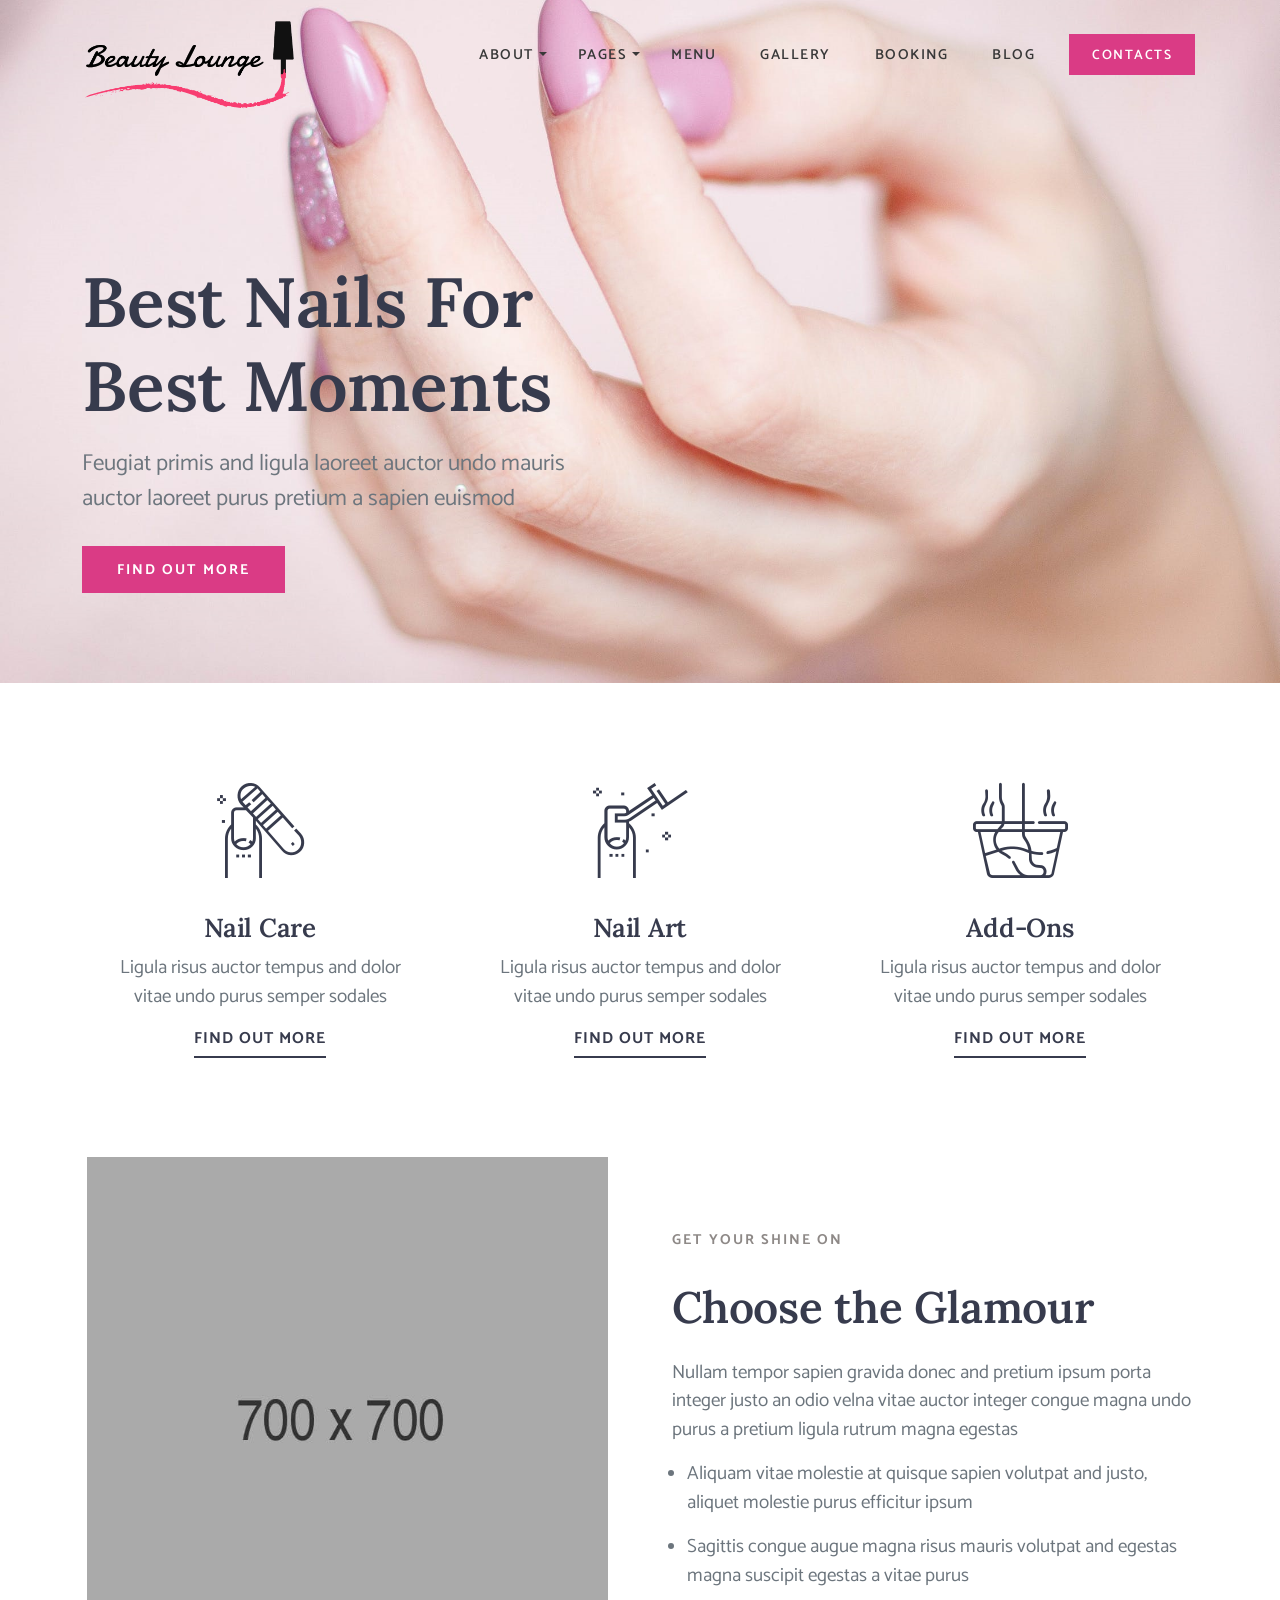
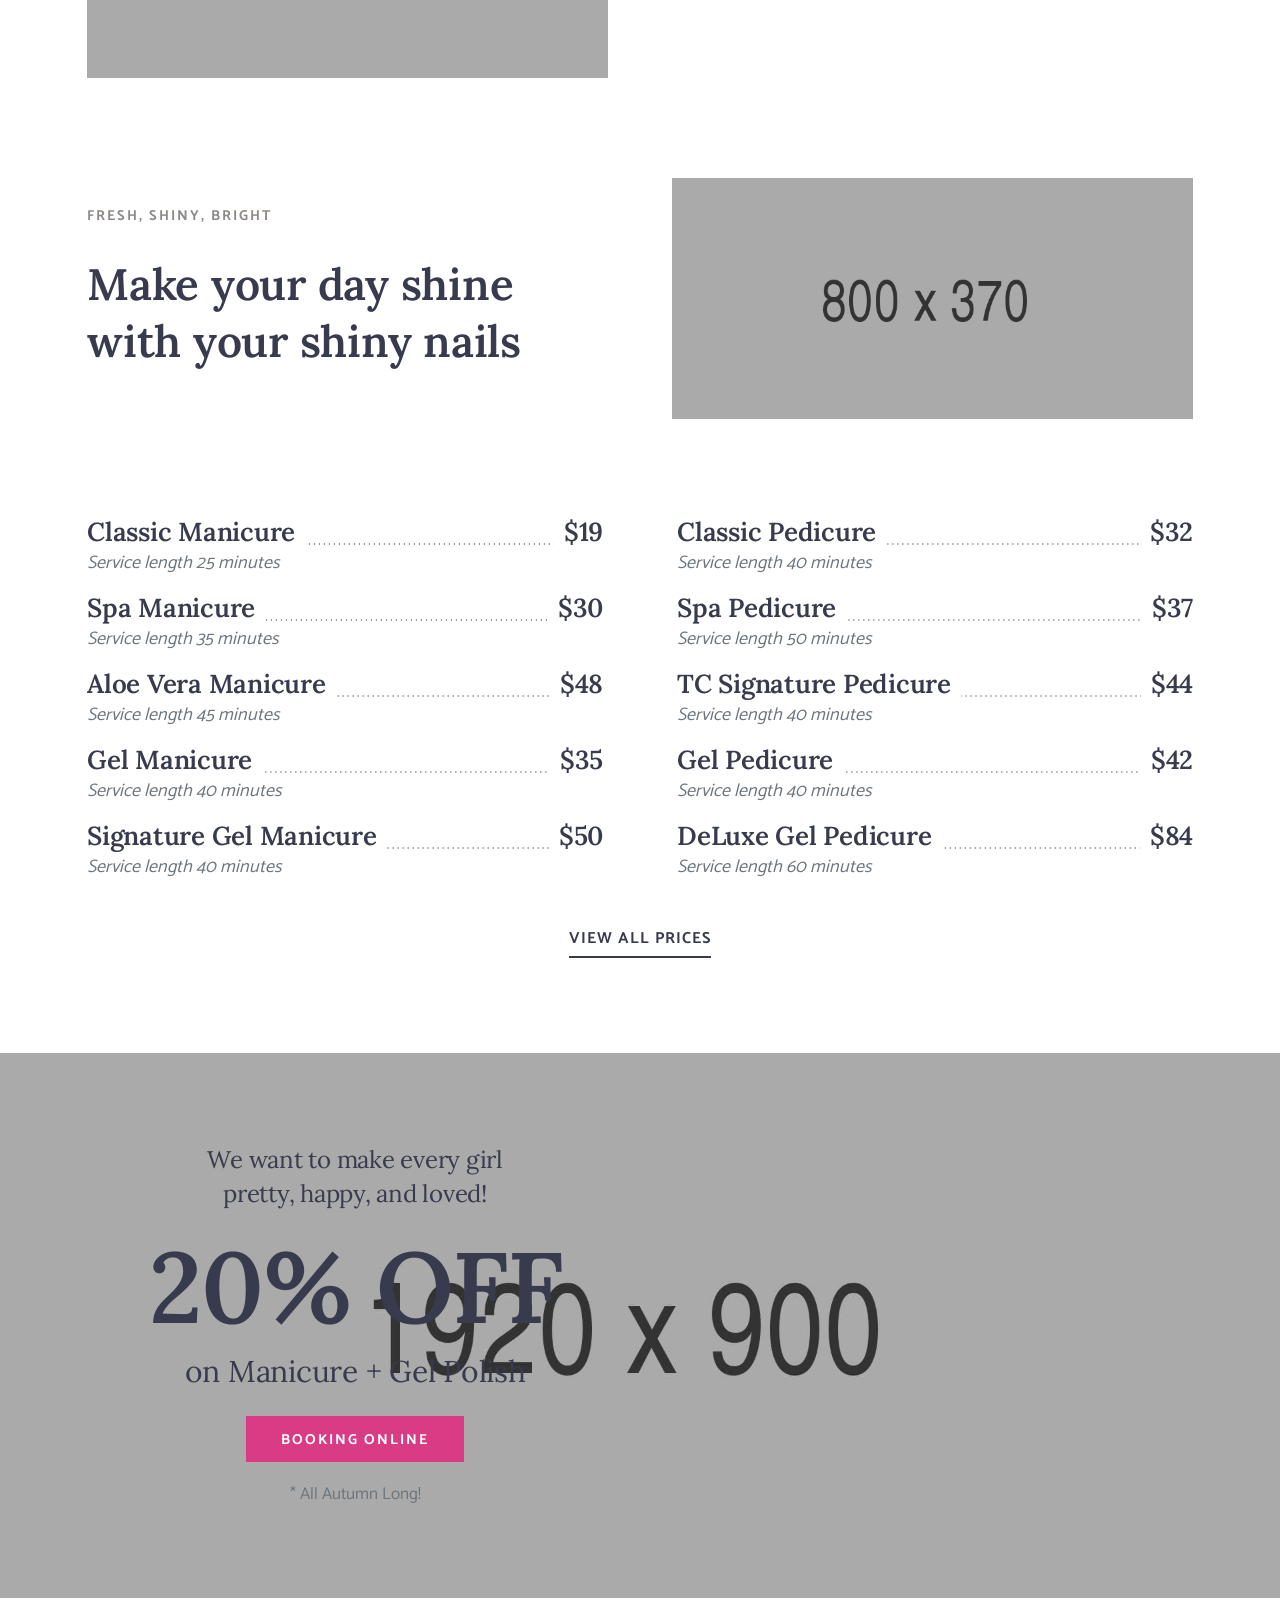
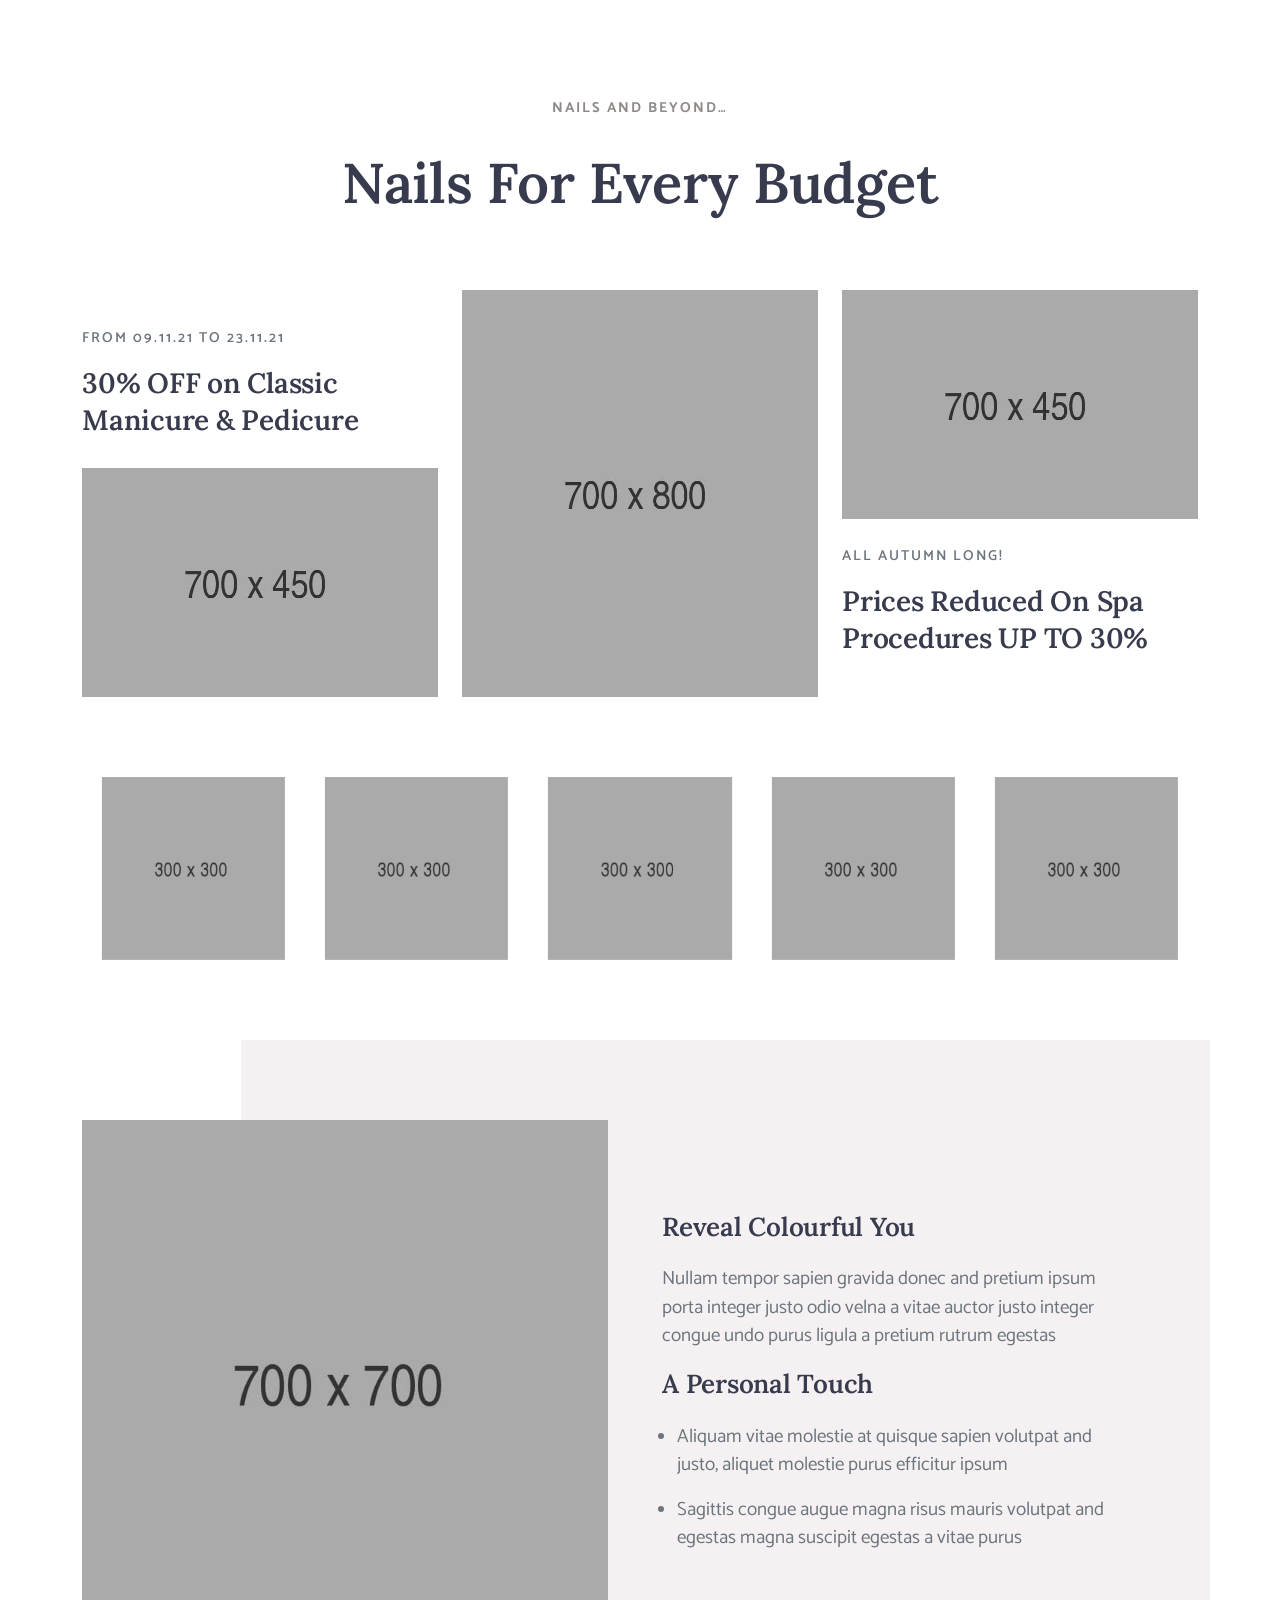
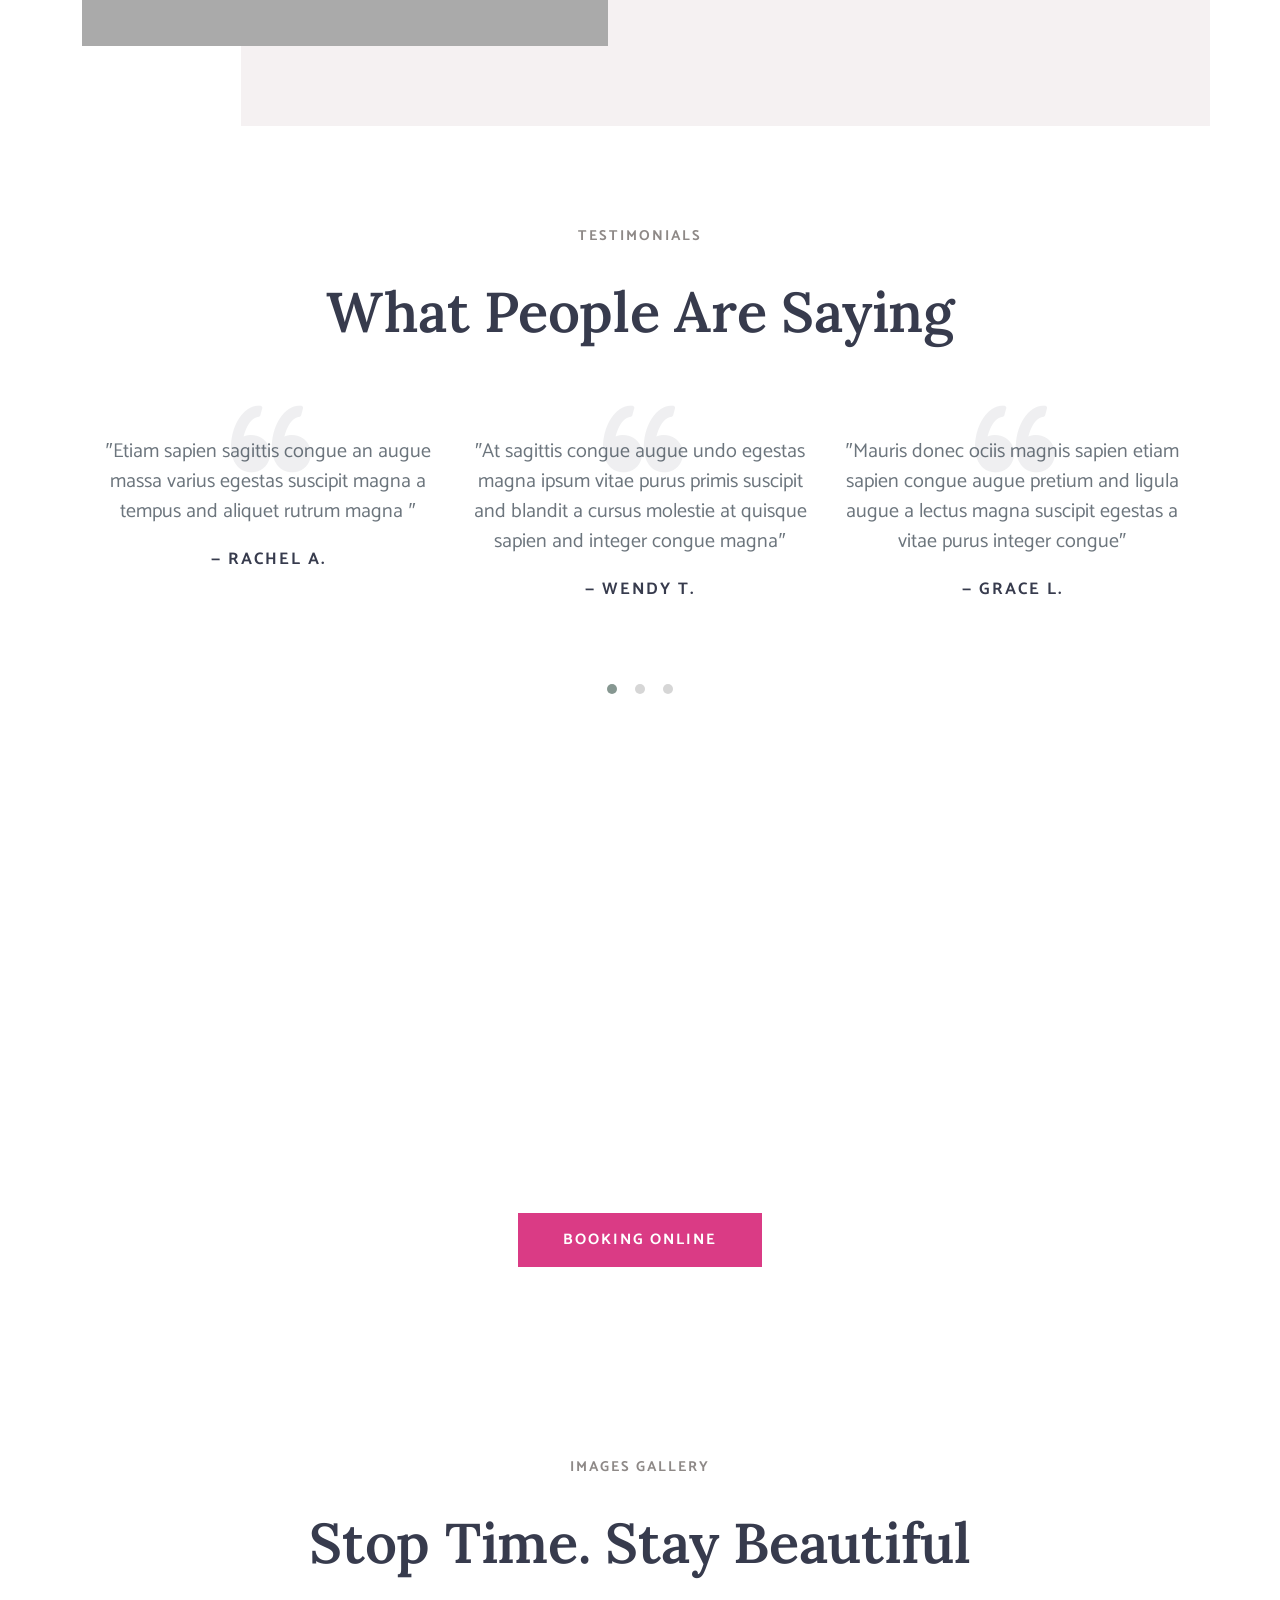
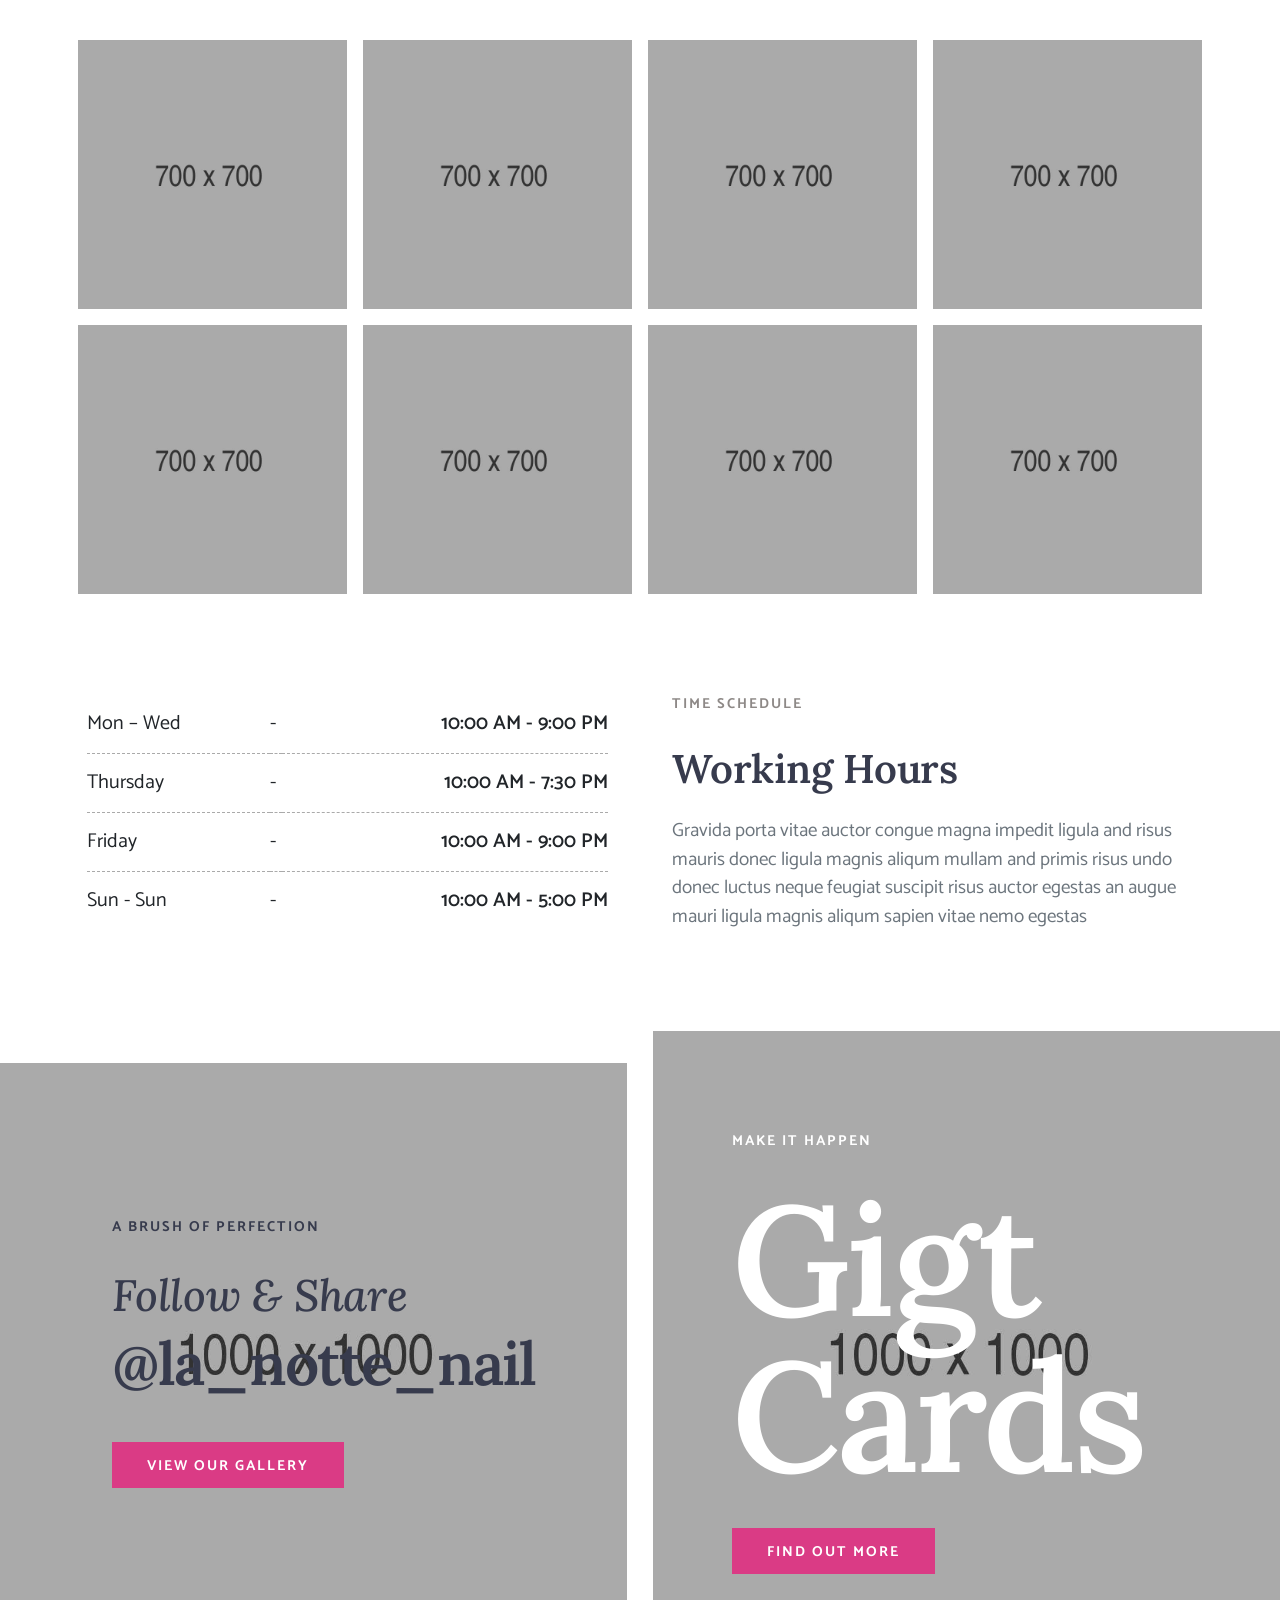
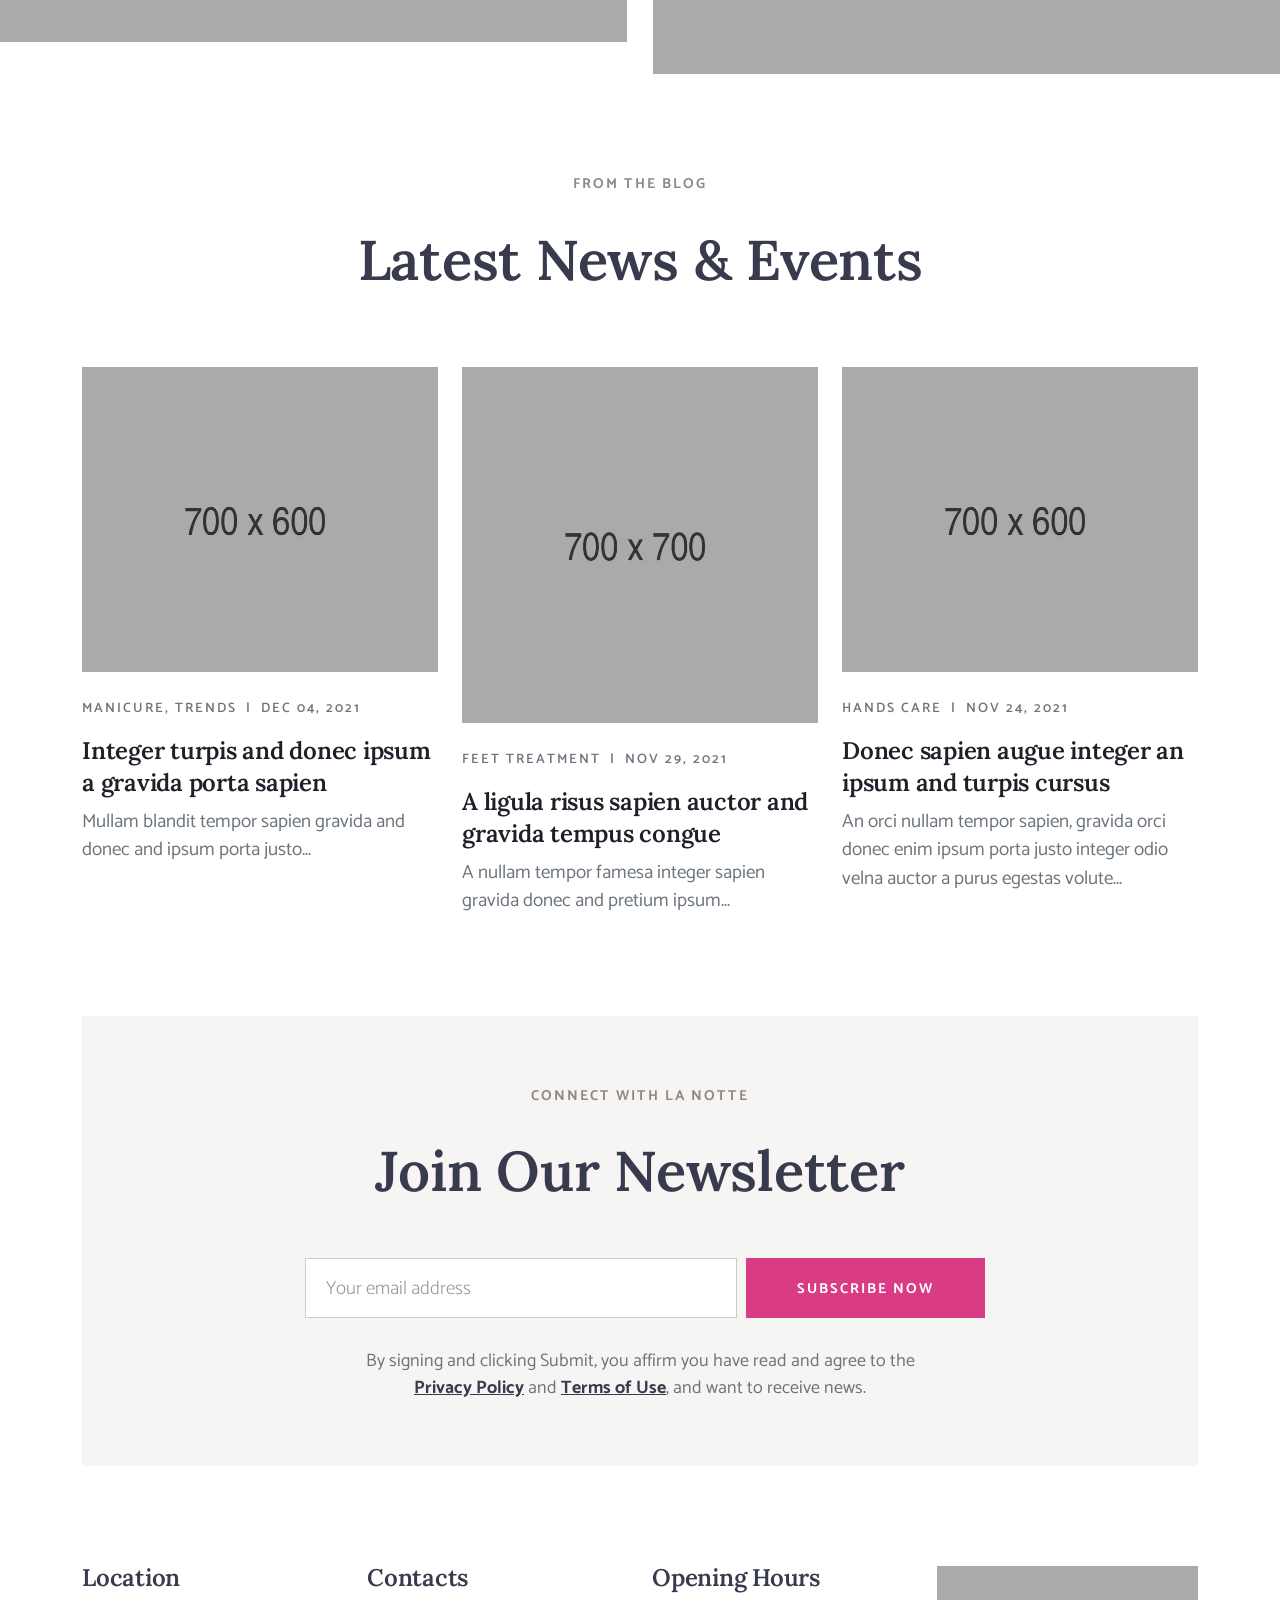
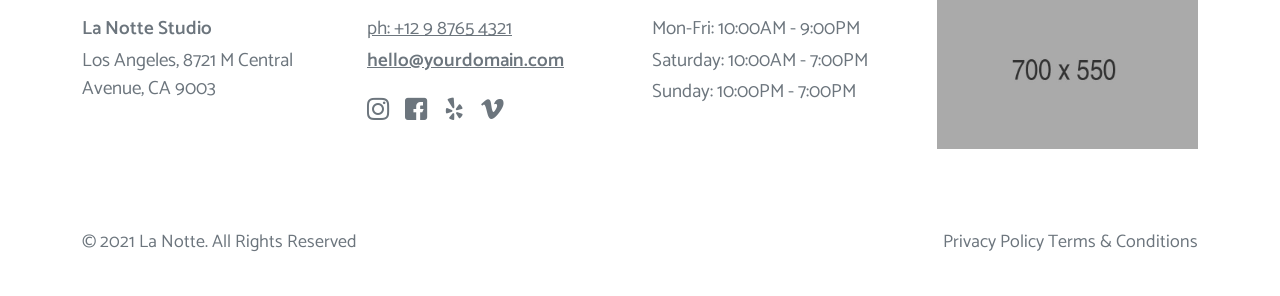
==== test.html @ 318a16d5 "Add under-construction message in landing page" ====
<!DOCTYPE html>
<!-- La Notte - Nail Salon HTML5 Template design by DSAThemes (http://www.dsathemes.com) -->
<!--[if lt IE 7 ]><html class="ie ie6" lang="en"> <![endif]-->
<!--[if IE 7 ]><html class="ie ie7" lang="en"> <![endif]-->
<!--[if IE 8 ]><html class="ie ie8" lang="en"> <![endif]-->
<!--[if (gte IE 9)|!(IE)]><!-->
<html lang="en">
	<head>
		<meta charset="utf-8">
		<meta http-equiv="X-UA-Compatible" content="IE=edge"/>
		<meta name="author" content="spyrosbek"/>
		<meta name="description" content="La Notte - Nail Salon HTML5 Template"/>
		<meta name="keywords" content="Beauty, Salon, Beauty Lounge, Beauty Parlour, Nails, Manicure, Pedicure, Care, Health, Massage">
		<meta name="viewport" content="width=device-width, initial-scale=1.0"/>
		<title>Beauty Lounge</title>

		<!-- FAVICON AND TOUCH ICONS -->
		<link rel="shortcut icon" href="images/favicon.ico" type="image/x-icon">
		<link rel="icon" href="images/favicon.ico" type="image/x-icon">
		<link rel="apple-touch-icon" sizes="152x152" href="images/apple-touch-icon-152x152.png">
		<link rel="apple-touch-icon" sizes="120x120" href="images/apple-touch-icon-120x120.png">
		<link rel="apple-touch-icon" sizes="76x76" href="images/apple-touch-icon-76x76.png">
		<link rel="apple-touch-icon" href="images/apple-touch-icon.png">
		<link rel="icon" href="images/apple-touch-icon.png" type="image/x-icon">

		<!-- GOOGLE FONTS -->
		<link href="https://fonts.googleapis.com/css2?family=Catamaran:wght@300;400;500;700;800&display=swap" rel="stylesheet">
		<link href="https://fonts.googleapis.com/css2?family=Lora:ital,wght@0,400;0,500;0,600;0,700;1,400;1,500&display=swap" rel="stylesheet">

		<!-- BOOTSTRAP CSS -->
		<link href="css/bootstrap.min.css" rel="stylesheet">

		<!-- FONT ICONS -->
		<link href="css/flaticon.css" rel="stylesheet">

		<!-- PLUGINS STYLESHEET -->
		<link href="css/menu.css" rel="stylesheet">
		<link id="effect" href="css/dropdown-effects/fade-down.css" media="all" rel="stylesheet">
		<link href="css/magnific-popup.css" rel="stylesheet">
		<link href="css/flexslider.css" rel="stylesheet">
		<link href="css/owl.carousel.min.css" rel="stylesheet">
		<link href="css/owl.theme.default.min.css" rel="stylesheet">
		<link href="css/datetimepicker.min.css" rel="stylesheet">

		<!-- TEMPLATE CSS -->
		<link href="css/style.css" rel="stylesheet">

		<!-- ON SCROLL ANIMATION -->
		<link href="css/animate.css" rel="stylesheet">

		<!-- RESPONSIVE CSS -->
		<link href="css/responsive.css" rel="stylesheet">

	</head>



	<body>



		<!-- PRELOADER SPINNER
		============================================= -->
		<div id="loading" class="violet-red-loading">
			<div id="loading-center">
				<div class="spinner">
				  	<div class="blob top"></div>
				  	<div class="blob bottom"></div>
				  	<div class="blob left"></div>
				  	<div class="blob move-blob"></div>
				</div>
			</div>
		</div>




		<!-- PAGE CONTENT
		============================================= -->
		<div id="page" class="page">




			<!-- HEADER
			============================================= -->
			<header id="header" class="header tra-menu navbar-dark">
				<div class="header-wrapper">


					<!-- MOBILE HEADER -->
				    <div class="wsmobileheader clearfix">
				    	<span class="smllogo"><img src="images/logo.png" alt="mobile-logo"/></span>
				    	<a id="wsnavtoggle" class="wsanimated-arrow"><span></span></a>
				    	<a href="tel:123456789" class="callusbtn ico-20"><span class="flaticon-phone-call-1"></span></a>
				 	</div>


				 	<!-- NAVIGATION MENU -->
				  	<div class="wsmainfull menu clearfix">
	    				<div class="wsmainwp clearfix">


	    					<!-- HEADER LOGO -->
	    					<div class="desktoplogo"><a href="#hero-9" class="logo-black"><img src="images/logo.png" alt="header-logo"></a></div>
	    					<div class="desktoplogo"><a href="#hero-9" class="logo-white"><img src="images/logo-white.png" alt="header-logo"></a></div>


	    					<!-- MAIN MENU -->
	      					<nav class="wsmenu clearfix">
	        					<ul class="wsmenu-list">


	        						<!-- DROPDOWN MENU -->
						          	<li aria-haspopup="true"><a href="#">About <span class="wsarrow"></span></a>
	            						<ul class="sub-menu">
	            							<li aria-haspopup="true"><a href="#about-3a">About Studio</a></li>
	            							<li aria-haspopup="true"><a href="#promo-2">Our Promotions</a></li>
	            							<li aria-haspopup="true"><a href="#about-10">Best Experience</a></li>
	            							<li aria-haspopup="true"><a href="#reviews-1">Testimonials</a></li>
	            							<li aria-haspopup="true"><a href="#gallery-4">Our Gallery</a></li>
						           		</ul>
								    </li>


							    	<!-- DROPDOWN MENU -->
						        	<li aria-haspopup="true"><a href="#">Pages <span class="wsarrow"></span></a>
						        		<div class="wsmegamenu clearfix halfmenu">
						              		<div class="container-fluid">
						                		<div class="row">

						                			<!-- Links -->
									                <ul class="col-lg-6 link-list">
									                	<li><a href="about.html">About Us</a></li>
									                    <li><a href="pricing.html">Services & Prices</a></li>
									                    <li><a href="gallery.html">Gallery Page</a></li>
									                    <li><a href="gift-cards.html">Gift Cards</a></li>
									                    <li><a href="team.html">Artists + Staff</a></li>
									                    <li><a href="careers.html">Careers</a></li>
									                </ul>

								                  	<!-- Links -->
									                <ul class="col-lg-6 link-list">
									                	<li><a href="faqs.html">FAQs Page</a></li>
									                    <li><a href="blog-listing.html">Blog Listing</a></li>
									                    <li><a href="single-post.html">Single Blog Post</a></li>
									                    <li><a href="booking.html">Booking Page</a></li>
									                    <li><a href="contacts.html">Contact Us</a></li>
									                    <li><a href="location.html">Our Locations</a></li>
									                </ul>

						                		</div>
						              		</div>
						            	</div>
						          	</li>	<!-- END DROPDOWN MENU -->


						          	<!-- SIMPLE NAVIGATION LINK -->
							    	<li class="nl-simple" aria-haspopup="true"><a href="#pricing-3">Menu</a></li>


							    	<li class="nl-simple" aria-haspopup="true"><a href="#gallery-2">Gallery</a></li>


							    	<!-- SIMPLE NAVIGATION LINK -->
							    	<li class="nl-simple" aria-haspopup="true"><a href="booking.html">Booking</a></li>


						          	<!-- SIMPLE NAVIGATION LINK -->
							    	<li class="nl-simple" aria-haspopup="true"><a href="#blog-1">Blog</a></li>


							    	<!-- HEADER BUTTON -->
								    <li class="nl-simple" aria-haspopup="true">
								    	<a href="#footer-3" class="btn violet-red--btn tra-black--hover last-link">Contacts</a>
								    </li>


	        					</ul>
	        				</nav>	<!-- END MAIN MENU -->


	    				</div>
	    			</div>	<!-- END NAVIGATION MENU -->


				</div>     <!-- End header-wrapper -->
			</header>	<!-- END HEADER -->




			<!-- HERO-9
			============================================= -->
			<section id="hero-9" class="bg-fixed hero-section division">
				<div class="container">
					<div class="row d-flex align-items-center">


						<!-- HERO TEXT -->
						<div class="col-md-8 col-lg-6">
							<div class="hero-9-txt">

								<!-- Title -->
								<h2>Best Nails For Best Moments</h2>

								<!-- Text -->
								<p class="p-title-md">Feugiat primis and ligula laoreet auctor undo mauris auctor laoreet purus pretium a
								   sapien euismod
								</p>

								<!-- Button -->
								<a href="#about-4" class="btn violet-red--btn tra-black--hover">Find Out More</a>

						    </div>
						</div>	<!-- END HERO TEXT -->


					</div>    <!-- End row -->
				</div>	   <!-- End container -->
			</section>	<!-- END HERO-9 -->




			<!-- SERVICES-2
			============================================= -->
			<section id="services-2" class="wide-70 services-section division">
				<div class="container">


			 		<!-- SERVICES-2 WRAPPER -->
			 		<div class="sbox-2-wrapper text-center">
			 			<div class="row row-cols-1 row-cols-md-3">


			 				<!-- SERVICES BOX #1 -->
							<div class="col">
								<div id="sb-2-1" class="sbox-2 mb-40 wow fadeInUp" data-wow-delay="0.3s">

									<!-- Icon -->
									<div class="sbox-ico ico-95 black--color">
										<span class="flaticon-pedicure-1"></span>
									</div>

									<!-- Title -->
									<h5 class="h5-lg">Nail Care</h5>

									<!-- Text -->
									<p class="p-lg">Ligula risus auctor tempus and dolor vitae undo purus semper sodales</p>

									<!-- Link -->
									<p class="tra-link mt-20"><a href="pricing.html">Find Out More</a></p>

								</div>
							</div>


				 			<!-- SERVICES BOX #2 -->
							<div class="col">
								<div id="sb-2-2" class="sbox-2 mb-40 wow fadeInUp" data-wow-delay="0.6s">

									<!-- Icon -->
									<div class="sbox-ico ico-95 black--color">
										<span class="flaticon-nail-polish-3"></span>

									</div>

									<!-- Title -->
									<h5 class="h5-lg">Nail Art</h5>

									<!-- Text -->
									<p class="p-lg">Ligula risus auctor tempus and dolor vitae undo purus semper sodales</p>

									<!-- Link -->
									<p class="tra-link mt-20"><a href="pricing.html">Find Out More</a></p>

								</div>
							</div>


							<!-- SERVICES BOX #3 -->
							<div class="col">
								<div id="sb-2-3" class="sbox-2 mb-40 wow fadeInUp" data-wow-delay="0.9s">

									<!-- Icon -->
									<div class="sbox-ico ico-95 black--color">
										<span class="flaticon-soak"></span>
									</div>

									<!-- Title -->
									<h5 class="h5-lg">Add-Ons</h5>

									<!-- Text -->
									<p class="p-lg">Ligula risus auctor tempus and dolor vitae undo purus semper sodales</p>

									<!-- Link -->
									<p class="tra-link mt-20"><a href="pricing.html">Find Out More</a></p>

								</div>
							</div>


			 			</div>	 <!-- End row -->
			 		</div>	 <!-- END SERVICES-2 WRAPPER -->


			 	</div>	   <!-- End container -->
			</section>	<!-- END SERVICES-2 -->




			<!-- ABOUT-3a
			============================================= -->
			<section id="about-3a" class="about-section division">
				<div class="container">
					<div class="row d-flex align-items-center">


						<!-- IMAGE BLOCK -->
						<div class="col-md-5 col-lg-6 order-last order-md-2">
							<div class="img-block left-column wow fadeInRight">
								<img class="img-fluid" src="images/700x700_1.jpg" alt="about-image">
							</div>
						</div>


						<!-- TEXT BLOCK -->
						<div class="col-md-7 col-lg-6 order-first order-md-2">
							<div class="txt-block right-column wow fadeInLeft">

								<!-- Section ID -->
					 			<div class="section-id">Get Your Shine On</div>

					 			<!-- Title -->
								<h3 class="h3-md">Choose the Glamour</h3>

								<!-- Text -->
								<p class="p-lg">Nullam tempor sapien gravida donec and pretium ipsum porta integer justo an odio velna vitae
								   auctor integer congue magna undo purus a pretium ligula rutrum magna egestas
								</p>

								<!-- List -->
								<ul class="simple-list">

									<li class="list-item">
										<p class="p-lg">Aliquam vitae molestie at quisque sapien volutpat and justo, aliquet molestie purus
										   efficitur ipsum
										</p>
									</li>

									<li class="list-item">
										<p class="p-lg">Sagittis congue augue magna risus mauris volutpat and egestas magna suscipit egestas a
										   vitae purus
										</p>
									</li>

								</ul>

							</div>
						</div>


					</div>    <!-- End row -->
				</div>	   <!-- End container -->
			</section>	<!-- END ABOUT-3a -->




			<!-- ABOUT-4
			============================================= -->
			<section id="about-4" class="pt-100 about-section division">
				<div class="container">
					<div class="row d-flex align-items-center">


						<!-- TEXT BLOCK -->
						<div class="col-md-6">
							<div class="txt-block left-column wow fadeInRight">

								<!-- Section ID -->
						 		<span class="section-id">Fresh, Shiny, Bright</span>

								<!-- Title -->
								<h3 class="h3-md">Make your day shine with your shiny nails</h3>

							</div>
						</div>


						<!-- IMAGE BLOCK -->
						<div class="col-md-6">
							<div class="img-block right-column wow fadeInLeft">
								<img class="img-fluid" src="images/polish.png" alt="about-image">
							</div>
						</div>


					</div>    <!-- End row -->
				</div>	   <!-- End container -->
			</section>	<!-- END ABOUT-4 -->




			<!-- PRICING-3
			============================================= -->
			<section id="pricing-3" class="wide-90 pricing-section division">
				<div class="container">


					<!-- PRICING-3 WRAPPER -->
					<div class="pricing-3-wrapper">
						<div class="row">


							<!-- PRICING-3 TABLE -->
							<div class="col-lg-6">
								<div class="pricing-3-table pr-25 wow fadeInUp">


									<!-- PRICING LIST -->
									<ul class="pricing-3-list">


										<!-- PRICING ITEM #1 -->
										<li class="pricing-3-item">

											<!-- Title & Price -->
											<div class="detail-price">
												<div class="price-name"><h5 class="h5-lg">Classic Manicure</h5></div>
												<div class="price-dots"></div>
												<div class="price-number"><h5 class="h5-lg">$19</h5></div>
											</div>

											<!-- Description -->
											<div class="price-txt">
												<p class="p-md"><em>Service length 25 minutes</em></p>
											</div>

										</li>


										<!-- MENU ITEM #2 -->
										<li class="pricing-3-item">

											<!-- Title & Price -->
											<div class="detail-price">
												<div class="price-name"><h5 class="h5-lg">Spa Manicure</h5></div>
												<div class="price-dots"></div>
												<div class="price-number"><h5 class="h5-lg">$30</h5></div>
											</div>

											<!-- Description -->
											<div class="price-txt">
												<p class="p-md"><em>Service length 35 minutes</em></p>
											</div>

										</li>


										<!-- MENU ITEM #3 -->
										<li class="pricing-3-item">

											<!-- Title & Price -->
											<div class="detail-price">
												<div class="price-name"><h5 class="h5-lg">Aloe Vera Manicure</h5></div>
												<div class="price-dots"></div>
												<div class="price-number"><h5 class="h5-lg">$48</h5></div>
											</div>

											<!-- Description -->
											<div class="price-txt">
												<p class="p-md"><em>Service length 45 minutes</em></p>
											</div>

										</li>


										<!-- MENU ITEM #4 -->
										<li class="pricing-3-item">

											<!-- Title & Price -->
											<div class="detail-price">
												<div class="price-name"><h5 class="h5-lg">Gel Manicure</h5></div>
												<div class="price-dots"></div>
												<div class="price-number"><h5 class="h5-lg">$35</h5></div>
											</div>

											<!-- Description -->
											<div class="price-txt">
												<p class="p-md"><em>Service length 40 minutes</em></p>
											</div>

										</li>


										<!-- MENU ITEM #5 -->
										<li class="pricing-3-item resp-lst">

											<!-- Title & Price -->
											<div class="detail-price">
												<div class="price-name"><h5 class="h5-lg">Signature Gel Manicure</h5></div>
												<div class="price-dots"></div>
												<div class="price-number"><h5 class="h5-lg">$50</h5></div>
											</div>

											<!-- Description -->
											<div class="price-txt">
												<p class="p-md"><em>Service length 40 minutes</em></p>
											</div>

										</li>


									</ul>	<!-- END PRICING LIST -->


								</div>
							</div>	<!-- END PRICING-3 TABLE -->


							<!-- PRICING-3 TABLE -->
							<div class="col-lg-6">
								<div class="pricing-3-table pl-25 wow fadeInUp">


									<!-- PRICING LIST -->
									<ul class="pricing-3-list">


										<!-- PRICING ITEM #1 -->
										<li class="pricing-3-item">

											<!-- Title & Price -->
											<div class="detail-price">
												<div class="price-name"><h5 class="h5-lg">Classic Pedicure</h5></div>
												<div class="price-dots"></div>
												<div class="price-number"><h5 class="h5-lg">$32</h5></div>
											</div>

											<!-- Description -->
											<div class="price-txt">
												<p class="p-md"><em>Service length 40 minutes</em></p>
											</div>

										</li>


										<!-- MENU ITEM #2 -->
										<li class="pricing-3-item">

											<!-- Title & Price -->
											<div class="detail-price">
												<div class="price-name"><h5 class="h5-lg">Spa Pedicure</h5></div>
												<div class="price-dots"></div>
												<div class="price-number"><h5 class="h5-lg">$37</h5></div>
											</div>

											<!-- Description -->
											<div class="price-txt">
												<p class="p-md"><em>Service length 50 minutes</em></p>
											</div>

										</li>


										<!-- MENU ITEM #3 -->
										<li class="pricing-3-item">

											<!-- Title & Price -->
											<div class="detail-price">
												<div class="price-name"><h5 class="h5-lg">TC Signature Pedicure</h5></div>
												<div class="price-dots"></div>
												<div class="price-number"><h5 class="h5-lg">$44</h5></div>
											</div>

											<!-- Description -->
											<div class="price-txt">
												<p class="p-md"><em>Service length 40 minutes</em></p>
											</div>

										</li>


										<!-- MENU ITEM #4 -->
										<li class="pricing-3-item">

											<!-- Title & Price -->
											<div class="detail-price">
												<div class="price-name"><h5 class="h5-lg">Gel Pedicure</h5></div>
												<div class="price-dots"></div>
												<div class="price-number"><h5 class="h5-lg">$42</h5></div>
											</div>

											<!-- Description -->
											<div class="price-txt">
												<p class="p-md"><em>Service length 40 minutes</em></p>
											</div>

										</li>


										<!-- MENU ITEM #5 -->
										<li class="pricing-3-item resp-lst">

											<!-- Title & Price -->
											<div class="detail-price">
												<div class="price-name"><h5 class="h5-lg">DeLuxe Gel Pedicure</h5></div>
												<div class="price-dots"></div>
												<div class="price-number"><h5 class="h5-lg">$84</h5></div>
											</div>

											<!-- Description -->
											<div class="price-txt">
												<p class="p-md"><em>Service length 60 minutes</em></p>
											</div>

										</li>


									</ul>	<!-- END PRICING LIST -->


								</div>
							</div>	<!-- END PRICING-3 TABLE -->


						</div>	  <!-- End row -->
					</div>    <!-- END PRICING-3 WRAPPER -->


					<!-- BUTTON -->
			 		<div class="row">
			 			<div class="col">
			 				<div class="more-btn mt-50">
								<p class="tra-link"><a href="pricing.html">View All Prices</a></p>
							</div>
						</div>
					</div>	<!-- END BUTTON -->


				</div>     <!-- End container -->
			</section>	<!-- END PRICING-3 -->




			<!-- BANNER-3
			============================================= -->
			<section id="banner-3" class="bg-fixed banner-section division">
				<div class="container">
						<div class="row">


						<!-- BANNER TEXT -->
						<div class="col-md-7 col-lg-6">
							<div class="banner-3-txt text-center">

								<!-- Title -->
								<h5 class="h5-md">We want to make every girl pretty, happy, and loved!</h5>
								<h2>20% OFF</h2>
								<h4 class="h4-xs">on Manicure + Gel Polish</h4>

								<!-- Button -->
								<a href="booking.html" class="btn violet-red--btn tra-black--hover">Booking Online</a>

								<!-- Small Text -->
								<p class="mt-20">* All Autumn Long!</p>

							</div>
						</div>	<!-- END BANNER TEXT -->


						</div>    <!-- End row -->
				</div>	   <!-- End container -->
			</section>	<!-- END BANNER-3 -->




			<!-- PROMO-2
			============================================= -->
			<section id="promo-2" class="pt-100 promo-section division">
				<div class="container">


					<!-- SECTION TITLE -->
					<div class="row justify-content-center">
						<div class="col-lg-10 col-xl-8">
							<div class="section-title title-01 mb-70">

								<!-- Section ID -->
					 			<span class="section-id">Nails And Beyond…</span>

								<!-- Title -->
								<h2 class="h2-lg">Nails For Every Budget</h2>

							</div>
						</div>
					</div>


					<div class="row row-cols-1 row-cols-sm-2 row-cols-md-3">


						<!-- PROMO BOX #1 -->
						<div class="col align-self-end wow fadeInUp" data-wow-delay="0.3s">
							<a href="pricing.html">
								<div id="pb-2-1" class="promo-box">

									<!-- Text -->
									<div class="promo-box-txt mb-30">
							 			<p class="txt-upcase">From 09.11.21 To 23.11.21</p>
										<h5 class="h5-xl">30% OFF on Classic Manicure & Pedicure</h5>
									</div>

									<!-- Image -->
									<div class="promo-box-img">
										<div class="hover-overlay">
											<img class="img-fluid" src="images/promo-05.jpg" alt="promo-image" />
											<div class="item-overlay"></div>
										</div>
									</div>

								</div>
							</a>
						</div>


						<!-- PROMO BOX #2 -->
						<div id="promo-2-img" class="col wow fadeInUp" data-wow-delay="0.6s">
							<a href="pricing.html">
								<div id="pb-2-2" class="promo-box">
									<div class="hover-overlay">
										<img class="img-fluid" src="images/promo-06.jpg" alt="promo-image" />
										<div class="item-overlay"></div>
									</div>
								</div>
							</a>
						</div>


						<!-- PROMO BOX #3 -->
						<div class="col align-self-start wow fadeInUp" data-wow-delay="0.9s">
							<a href="pricing.html">
								<div id="pb-2-3" class="promo-box">

									<!-- Image -->
									<div class="promo-box-img">
										<div class="hover-overlay">
											<img class="img-fluid" src="images/promo-07.jpg" alt="promo-image" />
											<div class="item-overlay"></div>
										</div>
									</div>

									<!-- Text -->
									<div class="promo-box-txt mt-30">
						 				<p class="txt-upcase">All Autumn Long!</p>
										<h5 class="h5-xl">Prices Reduced On Spa Procedures UP TO 30%</h5>
									</div>

								</div>
							</a>
						</div>


					</div>    <!-- End row -->
				</div>	   <!-- End container -->
			</section>	<!-- END PROMO-2 -->




			<!-- BRANDS-1
			============================================= -->
			<div id="brands-1" class="brands-wide brands-section division">
				<div class="container">
					<div class="row">
						<div class="col brands-1-wrapper text-center">
							<div class="owl-carousel brands-1-carousel">


								<!-- BRAND LOGO IMAGE -->
								<div class="brand-logo">
									<img class="img-fluid" src="images/brand-1.png" alt="brand-logo" />
								</div>

								<!-- BRAND LOGO IMAGE -->
								<div class="brand-logo">
									<img class="img-fluid" src="images/brand-2.png" alt="brand-logo" />
								</div>

								<!-- BRAND LOGO IMAGE -->
								<div class="brand-logo">
									<img class="img-fluid" src="images/brand-3.png" alt="brand-logo" />
								</div>

								<!-- BRAND LOGO IMAGE -->
								<div class="brand-logo">
									<img class="img-fluid" src="images/brand-4.png" alt="brand-logo" />
								</div>

								<!-- BRAND LOGO IMAGE -->
								<div class="brand-logo">
									<img class="img-fluid" src="images/brand-5.png" alt="brand-logo">
								</div>

								<!-- BRAND LOGO IMAGE -->
								<div class="brand-logo">
									<img class="img-fluid" src="images/brand-6.png" alt="brand-logo" />
								</div>

								<!-- BRAND LOGO IMAGE -->
								<div class="brand-logo">
									<img class="img-fluid" src="images/brand-7.png" alt="brand-logo" />
								</div>

								<!-- BRAND LOGO IMAGE -->
								<div class="brand-logo">
									<img class="img-fluid" src="images/brand-8.png" alt="brand-logo" />
								</div>

								<!-- BRAND LOGO IMAGE -->
								<div class="brand-logo">
									<img class="img-fluid" src="images/brand-9.png" alt="brand-logo" />
								</div>


							</div>
						</div>
					</div>      <!-- End row -->
				</div>	    <!-- End container -->
			</div>	<!-- END BRANDS-1 -->




			<!-- ABOUT-10
			============================================= -->
			<section id="about-10" class="about-section division">
				<div class="container white-smoke--shape">
					<div class="row d-flex align-items-center">


						<!-- ABOUT-10 IMAGE -->
						<div class="col-md-5 col-lg-6">
							<div class="about-10-img wow fadeInRight">
								<img class="img-fluid" src="images/700x700_2.jpg" alt="about-image">
							</div>
						</div>


						<!-- ABOUT-10 TEXT -->
					 	<div class="col-md-7 col-lg-6">
					 		<div class="about-10-txt wow fadeInLeft">

					 			<!-- Small Title -->
								<h5 class="h5-lg">Reveal Colourful You</h5>

								<!-- Text -->
								<p class="p-lg">Nullam tempor sapien gravida donec and pretium ipsum porta integer justo odio velna a vitae
								   auctor justo integer congue undo purus ligula a pretium rutrum egestas
								</p>

								<!-- Small Title -->
								<h5 class="h5-lg">A Personal Touch</h5>

								<!-- List -->
								<ul class="simple-list">

									<li class="list-item">
										<p class="p-lg">Aliquam vitae molestie at quisque sapien volutpat and justo, aliquet molestie purus
											efficitur ipsum
										</p>
									</li>

									<li class="list-item">
										<p class="p-lg">Sagittis congue augue magna risus mauris volutpat and egestas magna suscipit egestas
											a vitae purus
										</p>
									</li>

								</ul>


					 		</div>
					 	</div>	  <!-- END ABOUT-10 TEXT -->


					</div>    <!-- End row -->
				</div>	   <!-- End container -->
			</section>	<!-- END ABOUT-10 -->




			<!-- TESTIMONIALS-1
			============================================= -->
			<section id="reviews-1" class="wide-100 reviews-section division">
				<div class="container">


					<!-- SECTION TITLE -->
					<div class="row justify-content-center">
						<div class="col-lg-10 col-xl-8">
							<div class="section-title title-01 mb-50">

								<!-- Section ID -->
					 			<span class="section-id">Testimonials</span>

								<!-- Title -->
								<h2 class="h2-lg">What People Are Saying</h2>

							</div>
						</div>
					</div>


					<!-- TESTIMONIALS CONTENT -->
					<div class="row">
						<div class="col-md-12">
							<div class="owl-carousel owl-theme reviews-wrapper">


								<!-- TESTIMONIAL #1 -->
								<div class="review-1">

									<!-- Quote Icon -->
									<div class="quote-icon ico-80 black--color"><span class="flaticon-left-quote"></span></div>

									<!-- Text -->
									<p class="p-xl">&Prime;Etiam sapien sagittis congue an augue massa varius egestas suscipit  magna a tempus
										and aliquet rutrum magna &Prime;
									</p>

									<!-- Testimonial Author -->
									<span class="testimonial-autor black--color">&mdash; Rachel A.</span>

								</div>	<!-- END TESTIMONIAL #1 -->


								<!-- TESTIMONIAL #2 -->
								<div class="review-1">

									<!-- Quote Icon -->
									<div class="quote-icon ico-80 black--color"><span class="flaticon-left-quote"></span></div>

									<!-- Text -->
									<p class="p-xl">&Prime;At sagittis congue augue undo egestas magna ipsum vitae purus primis suscipit and
										blandit a cursus molestie at quisque sapien and integer congue magna&Prime;
								  	</p>

								  	<!-- Testimonial Author -->
									<span class="testimonial-autor black--color">&mdash; Wendy T.</span>

								</div>	<!-- END TESTIMONIAL #2 -->


								<!-- TESTIMONIAL #3 -->
								<div class="review-1">

									<!-- Quote Icon -->
									<div class="quote-icon ico-80 black--color"><span class="flaticon-left-quote"></span></div>

									<!-- Text -->
									<p class="p-xl">&Prime;Mauris donec ociis magnis sapien etiam sapien congue augue pretium and ligula augue
										a lectus magna suscipit egestas a vitae purus integer congue&Prime;
									</p>

									<!-- Testimonial Author -->
									<span class="testimonial-autor black--color">&mdash; Grace L.</span>

								</div>	<!-- END TESTIMONIAL #3 -->


								<!-- TESTIMONIAL #4 -->
								<div class="review-1">

									<!-- Quote Icon -->
									<div class="quote-icon ico-80 black--color"><span class="flaticon-left-quote"></span></div>

									<!-- Text -->
									<p class="p-xl">&Prime;An augue in cubilia laoreet magna and suscipit egestas magna ipsum purus an ipsum
									   undo suscipit gravida donec and pretium ipsum porta integer&Prime;
									</p>

									<!-- Testimonial Author -->
									<span class="testimonial-autor black--color">&mdash; Michelle Boxer</span>

								</div>	<!-- END TESTIMONIAL #4 -->


								<!-- TESTIMONIAL #5 -->
								<div class="review-1">

									<!-- Quote Icon -->
									<div class="quote-icon ico-80 black--color"><span class="flaticon-left-quote"></span></div>

									<!-- Text -->
									<p class="p-xl">&Prime;Mauris donec magnis a sapien etiam sapien and congue augue egestas ultrice vitae
										purus velna integer tempor congue egestas a vitae purus&Prime;
									</p>

									<!-- Testimonial Author -->
									<span class="testimonial-autor black--color">&mdash; Kelley Baker</span>

								</div>	<!-- END TESTIMONIAL #5 -->


								<!-- TESTIMONIAL #6 -->
								<div class="review-1">

									<!-- Quote Icon -->
									<div class="quote-icon ico-80 black--color"><span class="flaticon-left-quote"></span></div>

									<!-- Text -->
									<p class="p-xl">&Prime;An augue cubilia laoreet magna sapien suscipit undo egestas magna ipsum ligula
										vitae a purus cubilia a blandit and auctor integer congue magna undo justo purus pretium ligula
										efficitur ipsum&Prime;
									</p>

									<!-- Testimonial Author -->
									<span class="testimonial-autor black--color">&mdash; Sarah D.</span>

								</div>	<!-- END TESTIMONIAL #6 -->


								<!-- TESTIMONIAL #7 -->
								<div class="review-1">

									<!-- Quote Icon -->
									<div class="quote-icon ico-80 black--color"><span class="flaticon-left-quote"></span></div>

									<!-- Text -->
									<p class="p-xl">&Prime;Augue egestas volutpat undo egestas augue in cubilia laoreet magna at primis libero
										undo suscipit luctus congue magna undo purus pretium ligula rutrum&Prime;
									</p>

									<!-- Testimonial Author -->
									<span class="testimonial-autor black--color">&mdash; Nicole Byer</span>

								</div>	<!-- END TESTIMONIAL #7 -->


								<!-- TESTIMONIAL #8 -->
								<div class="review-1">

									<!-- Quote Icon -->
									<div class="quote-icon ico-80 black--color"><span class="flaticon-left-quote"></span></div>

									<!-- Text -->
									<p class="p-xl">&Prime;Aliquam augue a suscipit luctus neque purus ipsum neque dolor primis libero at tempus
									   blandit posuere magna sagittis congue augue magna risus mauris and volutpat and egestas&Prime;
									</p>

									<!-- Testimonial Author -->
									<span class="testimonial-autor black--color">&mdash; AJ</span>

								</div>	<!-- END TESTIMONIAL #8 -->


							</div>
						</div>
					</div>	<!-- END TESTIMONIALS CONTENT -->


				</div>     <!-- End container -->
			</section>	<!-- END TESTIMONIALS-1 -->




			<!-- BANNER-1
			============================================= -->
			<section id="banner-1" class="bg-scroll banner-section division">
				<div class="container">
					<div class="row">


						<!-- BANNER TEXT -->
						<div class="col-lg-8 offset-lg-2">
							<div class="banner-1-txt text-center white--color">

								<!-- Title -->
								<h5 class="h5-xl">Book Your Visit Online</h5>
								<h3>SAVE UP TO</h3>
								<h2>30% OFF</h2>

								<!-- Button -->
								<a href="booking.html" class="btn btn-md violet-red--btn tra-white--hover">Booking Online</a>

							</div>
						</div>	<!-- END BANNER TEXT -->


					</div>    <!-- End row -->
				</div>	   <!-- End container -->
			</section>	<!-- END BANNER-1 -->




			<!-- GALLERY-2
			============================================= -->
			<section id="gallery-2" class="pt-100 gallery-section division">
				<div class="container">


					<!-- SECTION TITLE -->
					<div class="row justify-content-center">
						<div class="col-lg-10 col-xl-8">
							<div class="section-title title-01 mb-60">

								<!-- Section ID -->
					 			<span class="section-id">Images Gallery</span>

								<!-- Title -->
								<h2 class="h2-lg">Stop Time. Stay Beautiful</h2>

							</div>
						</div>
					</div>


					<!-- IMAGES HOLDER -->
					<div class="row row-cols-1 row-cols-sm-2 row-cols-lg-4">


						<!-- IMAGE #1 -->
					  	<div class="col">
					  		<div id="img-2-1" class="gallery-image">
					  			<a class="image-link" href="images/gallery/700x700_1.jpg">
							  		<div class="hover-overlay">

							  			<!-- Image -->
										<img class="img-fluid" src="images/gallery/700x700_1.jpg" alt="gallery-image" />
										<div class="item-overlay"></div>

										<!-- Image Description -->
										<div class="image-description white--color">
											<div class="image-caption">
												<p class="txt-upcase">Art, Care</p>
												<h5 class="h5-lg">Nail Art Design</h5>
											</div>
										</div>

							  		</div>
						  		</a>
							</div>
						</div>


						<!-- IMAGE #2 -->
					  	<div class="col">
					  		<div id="img-2-2" class="gallery-image">
					  			<a class="image-link" href="images/gallery/700x700_2.jpg">
							  		<div class="hover-overlay">

							  			<!-- Image -->
										<img class="img-fluid" src="images/gallery/700x700_2.jpg" alt="gallery-image" />
										<div class="item-overlay"></div>

										<!-- Image Description -->
										<div class="image-description white--color">
											<div class="image-caption">
												<p class="txt-upcase">Hands, Treatment</p>
												<h5 class="h5-lg">Callus Treatment</h5>
											</div>
										</div>

							  		</div>
						  		</a>
							</div>
						</div>


						<!-- IMAGE #3 -->
					  	<div class="col">
					  		<div id="img-2-3" class="gallery-image">
					  			<a class="image-link" href="images/gallery/700x700_3.jpg">
							  		<div class="hover-overlay">

							  			<!-- Image -->
										<img class="img-fluid" src="images/gallery/700x700_3.jpg" alt="gallery-image" />
										<div class="item-overlay"></div>

										<!-- Image Description -->
										<div class="image-description white--color">
											<div class="image-caption">
												<p class="txt-upcase">Hands, Care</p>
												<h5 class="h5-lg">Polish Change</h5>
											</div>
										</div>

							  		</div>
						  		</a>
							</div>
						</div>


						<!-- IMAGE #4 -->
					  	<div class="col">
					  		<div id="img-2-4" class="gallery-image">
					  			<a class="image-link" href="images/gallery/700x700_4.jpg">
							  		<div class="hover-overlay">

							  			<!-- Image -->
										<img class="img-fluid" src="images/gallery/700x700_4.jpg" alt="gallery-image" />
										<div class="item-overlay"></div>

										<!-- Image Description -->
										<div class="image-description white--color">
											<div class="image-caption">
												<p class="txt-upcase">Hands, Care</p>
												<h5 class="h5-lg">Classic Manicure</h5>
											</div>
										</div>

							  		</div>
						  		</a>
							</div>
						</div>


						<!-- IMAGE #5 -->
					  	<div class="col">
					  		<div id="img-2-5" class="gallery-image">
					  			<a class="image-link" href="images/gallery/700x700_5.jpg">
							  		<div class="hover-overlay">

							  			<!-- Image -->
										<img class="img-fluid" src="images/gallery/700x700_5.jpg" alt="gallery-image" />
										<div class="item-overlay"></div>

										<!-- Image Description -->
										<div class="image-description white--color">
											<div class="image-caption">
												<p class="txt-upcase">Hands, Treatment</p>
												<h5 class="h5-lg">Spa Pedicure</h5>
											</div>
										</div>

							  		</div>
						  		</a>
							</div>
						</div>


						<!-- IMAGE #6 -->
					  	<div class="col">
					  		<div id="img-2-6" class="gallery-image">
					  			<a class="image-link" href="images/gallery/700x700_6.jpg">
							  		<div class="hover-overlay">

							  			<!-- Image -->
										<img class="img-fluid" src="images/gallery/700x700_6.jpg" alt="gallery-image" />
										<div class="item-overlay"></div>

										<!-- Image Description -->
										<div class="image-description white--color">
											<div class="image-caption">
												<p class="txt-upcase">Hands, Treatment</p>
												<h5 class="h5-lg">Gel Manicure</h5>
											</div>
										</div>

							  		</div>
						  		</a>
							</div>
						</div>


						<!-- IMAGE #7 -->
					  	<div class="col">
					  		<div id="img-2-7" class="gallery-image">
					  			<a class="image-link" href="images/gallery/700x700_7.jpg">
							  		<div class="hover-overlay">

							  			<!-- Image -->
										<img class="img-fluid" src="images/gallery/700x700_7.jpg" alt="gallery-image" />
										<div class="item-overlay"></div>

										<!-- Image Description -->
										<div class="image-description white--color">
											<div class="image-caption">
												<p class="txt-upcase">Hands, Treatment</p>
												<h5 class="h5-lg">Express Manicure</h5>
											</div>
										</div>

							  		</div>
						  		</a>
							</div>
						</div>


						<!-- IMAGE #8 -->
					  	<div class="col">
					  		<div id="img-2-8" class="gallery-image">
					  			<a class="image-link" href="images/gallery/700x700_8.jpg">
							  		<div class="hover-overlay">

							  			<!-- Image -->
										<img class="img-fluid" src="images/gallery/700x700_8.jpg" alt="gallery-image" />
										<div class="item-overlay"></div>

										<!-- Image Description -->
										<div class="image-description white--color">
											<div class="image-caption">
												<p class="txt-upcase">Hands, Treatment</p>
												<h5 class="h5-lg">Paraffin Manicure</h5>
											</div>
										</div>

							  		</div>
						  		</a>
							</div>
						</div>


					</div>	<!-- END IMAGES HOLDER -->


				</div>	   <!-- End container -->
			</section>	<!-- END GALLERY-2 -->




			<!-- ABOUT-5
			============================================= -->
			<section id="about-5" class="wide-100 about-section division">
				<div class="container">
					<div class="row d-flex align-items-center">


						<!-- TEXT TABLE -->
						<div class="col-md-6 order-last order-md-2">
							<div class="txt-table left-column wow fadeInRight">

								<!-- Table -->
								<table class="table">
									<tbody>
									    <tr>
									      	<td>Mon – Wed</td>
									      	<td> - </td>
									      	<td class="text-end">10:00 AM - 9:00 PM</td>
									    </tr>
									    <tr>
									      	<td>Thursday</td>
									      	<td> - </td>
									      	<td class="text-end">10:00 AM - 7:30 PM</td>
									    </tr>
									     <tr>
									      	<td>Friday</td>
									      	<td> - </td>
									      	<td class="text-end">10:00 AM - 9:00 PM</td>
									    </tr>
									    <tr class="last-tr">
									      	<td>Sun - Sun</td>
									      	<td>-</td>
									      	<td class="text-end">10:00 AM - 5:00 PM</td>
									   	 </tr>
									  </tbody>
								</table>
							</div>
						</div>	<!-- END TEXT TABLE -->


						<!-- TEXT BLOCK -->
						<div class="col-md-6 order-first order-md-2">
							<div class="txt-block right-column wow fadeInLeft">

								<!-- Section ID -->
						 		<span class="section-id">Time Schedule</span>

								<!-- Title -->
								<h3 class="h3-xs">Working Hours</h3>

								<!-- Text -->
								<p class="p-lg">Gravida porta vitae auctor congue magna impedit ligula and risus mauris donec ligula magnis
								   aliqum mullam and primis risus undo donec luctus neque feugiat suscipit risus auctor egestas an augue mauri
								   ligula magnis aliqum sapien vitae nemo egestas
								</p>

							</div>
						</div>	<!-- END TEXT BLOCK -->


					</div>	  <!-- End row -->
				</div>	   <!-- End container -->
			</section>	<!-- END ABOUT-5 -->




			<!-- PROMO-4
			============================================= -->
			<section id="promo-4" class="rel promo-section division">
				<div class="container">
					<div class="row row-cols-1 row-cols-md-2 align-items-center">


						<!-- PROMO BOX #1 -->
						<div class="col">
							<div id="pb-4-1">
								<div class="pbox-4-description black--color">
									<div class="pbox-4-caption">

										<!-- Section ID -->
									 	<span class="section-id">A Brush of Perfection</span>

										<!-- Title -->
										<h3 class="h3-md">Follow & Share</h3>

										<!-- Link -->
										<h2 class="h2-xl"><a href="#">@la_notte_nail</a></h2>

										<!-- Button -->
										<a href="gallery.html" class="btn violet-red--btn tra-black--hover">View Our Gallery</a>

									</div>
								</div>
							</div>
						</div>	<!-- END PROMO BOX #1 -->


						<!-- PROMO BOX #2 -->
						<div class="col">
							<div id="pb-4-2">
								<div class="pbox-4-description white--color">
									<div class="pbox-4-caption">

										<!-- Section ID -->
									 	<span class="section-id">Make It Happen</span>

										<!-- Title -->
										<h2>Gigt <span>Cards</span></h2>

										<!-- Button -->
										<a href="gift-cards.html" class="btn violet-red--btn tra-white--hover">Find Out More</a>

									</div>
								</div>
							</div>
						</div>	<!-- END PROMO BOX #2 -->


					</div>    <!-- End row -->
				</div>	   <!-- End container -->
			</section>	<!-- END PROMO-4 -->




			<!-- BLOG-1
			============================================= -->
			<section id="blog-1" class="wide-60 blog-section division">
				<div class="container">


					<!-- SECTION TITLE -->
					<div class="row justify-content-center">
						<div class="col-lg-10 col-xl-8">
							<div class="section-title title-01 mb-70">

								<!-- Section ID -->
					 			<span class="section-id">From The Blog</span>

								<!-- Title -->
								<h2 class="h2-lg">Latest News & Events</h2>

							</div>
						</div>
					</div>


			 		<!-- BLOG POSTS -->
				 	<div class="row row-cols-1 row-cols-sm-2 row-cols-lg-3">


				 		<!-- BLOG POST #1 -->
				 		<div class="col">
				 			<div id="bp-1-1" class="blog-1-post mb-40 wow fadeInUp" data-wow-delay="0.3s">

					 			<!-- BLOG POST IMAGE -->
					 			<div class="blog-post-img">
					 				<div class="hover-overlay">
										<img class="img-fluid" src="images/blog/700x600_1.jpg" alt="blog-post-image" />
										<div class="item-overlay"></div>
									</div>
								</div>

								<!-- BLOG POST TEXT -->
								<div class="blog-post-txt">

									<!-- Post Tag -->
									<p class="post-tag">Manicure, Trends <span>|</span> Dec 04, 2021</p>

									<!-- Post Link -->
									<h5 class="h5-md black--color">
										<a href="single-post.html">Integer turpis and donec ipsum a gravida porta sapien</a>
									</h5>

									<!-- Text -->
									<p class="p-lg">Mullam blandit tempor sapien gravida and donec and ipsum porta justo...</p>

								</div>	<!-- END BLOG POST TEXT -->

							</div>
				 		</div>	<!-- END  BLOG POST #1 -->


						<!-- BLOG POST #2 -->
				 		<div class="col">
				 			<div id="bp-1-2" class="blog-1-post mb-40 wow fadeInUp" data-wow-delay="0.6s">

					 			<!-- BLOG POST IMAGE -->
					 			<div class="blog-post-img">
					 				<div class="hover-overlay">
										<img class="img-fluid" src="images/blog/700x700_4.jpg" alt="blog-post-image" />
										<div class="item-overlay"></div>
									</div>
								</div>

								<!-- BLOG POST TEXT -->
								<div class="blog-post-txt">

									<!-- Post Tag -->
									<p class="post-tag">Feet Treatment <span>|</span> Nov 29, 2021</p>

									<!-- Post Link -->
									<h5 class="h5-md black--color">
										<a href="single-post.html">A ligula risus sapien auctor and gravida tempus congue</a>
									</h5>

									<!-- Text -->
									<p class="p-lg">A nullam tempor famesa integer sapien gravida donec and pretium ipsum...</p>

								</div>	<!-- END BLOG POST TEXT -->

							</div>
				 		</div>	<!-- END  BLOG POST #2 -->


				 		<!-- BLOG POST #3 -->
				 		<div class="col">
				 			<div id="bp-1-3" class="blog-1-post mb-40 wow fadeInUp" data-wow-delay="0.9s">

					 			<!-- BLOG POST IMAGE -->
					 			<div class="blog-post-img">
					 				<div class="hover-overlay">
										<img class="img-fluid" src="images/blog/700x600_2.jpg" alt="blog-post-image" />
										<div class="item-overlay"></div>
									</div>
								</div>

								<!-- BLOG POST TEXT -->
								<div class="blog-post-txt">

									<!-- Post Tag -->
									<p class="post-tag">Hands Care <span>|</span> Nov 24, 2021</p>

									<!-- Post Link -->
									<h5 class="h5-md black--color">
										<a href="single-post.html">Donec sapien augue integer an ipsum and turpis cursus</a>
									</h5>

									<!-- Text -->
									<p class="p-lg">An orci nullam tempor sapien, gravida orci donec enim ipsum porta
									   justo integer odio velna auctor a purus egestas volute...
									</p>

								</div>	<!-- END BLOG POST TEXT -->

							</div>
				 		</div>	<!-- END  BLOG POST #3 -->


					</div>	<!-- END BLOG POSTS -->


				</div>	   <!-- End container -->
			</section>	<!-- END BLOG-1 -->




			<!-- NEWSLETTER-1
			============================================= -->
			<section id="newsletter-1" class="newsletter-section division">
				<div class="container">
					<div class="newsletter-wrapper bg--honey-dew">


						<!-- SECTION TITLE -->
						<div class="row justify-content-center">
							<div class="col-lg-10 col-xl-8">
								<div class="section-title title-01 mb-50">

									<!-- Section ID -->
						 			<span class="section-id">Connect with La Notte</span>

									<!-- Title -->
									<h2 class="h2-lg">Join Our Newsletter</h2>

								</div>
							</div>
						</div>


						<div class="row">


							<!-- NEWSLETTER FORM -->
							<div class="col">
								<form class="newsletter-form">

									<div class="input-group">
										<input type="email" autocomplete="off" class="form-control" placeholder="Your email address" required id="s-email">
										<span class="input-group-btn">
											<button type="submit" class="btn violet-red--btn black--hover">Subscribe Now</button>
										</span>
									</div>

									<!-- Small Text -->
									<p class="p-md">By signing and clicking Submit, you affirm you have read and agree to the
										<a href="#" class="black--color">Privacy Policy</a> and <a href="#" class="black--color">Terms of Use</a>,
										and want to receive news.
									</p>

									<!-- Newsletter Form Notification -->
									<label for="s-email" class="form-notification"></label>

								</form>
							</div>	  <!-- END NEWSLETTER FORM -->


						</div>	  <!-- End row -->


					</div>    <!-- End newsletter-wrapper -->
				</div>	   <!-- End container -->
			</section>	<!-- END NEWSLETTER-1 -->




			<!-- FOOTER-3
			============================================= -->
			<footer id="footer-3" class="1bg--deep-blue footer division">
				<div class="container 1white-smoke--color">


					<!-- FOOTER CONTENT -->
					<div class="row">


						<!-- FOOTER CONTACTS -->
						<div class="col-sm-6 col-lg-3">
							<div class="footer-contacts mb-30">

								<!-- Title -->
								<h5 class="h5-md">Location</h5>

								<!-- Salon Name -->
								<p class="p-lg txt-600">La Notte Studio</p>

								<!-- Address -->
								<p class="p-lg"> Los Angeles, 8721 M Central Avenue, CA 9003</p>

							</div>
						</div>


						<!-- FOOTER CONTACTS -->
						<div class="col-sm-6 col-lg-3">
							<div class="footer-contacts mb-30">

								<!-- Title -->
								<h5 class="h5-md">Contacts</h5>

								<!-- Phone -->
								<p class="p-lg"><a href="tel:123456789">ph: +12 9 8765 4321</a></p>

								<!-- Email -->
								<p class="p-lg"><a href="mailto:yourdomain@mail.com" class="txt-600">hello@yourdomain.com</a></p>

								<!-- List -->
								<ul class="foo-socials ico-20 text-center clearfix">
									<li><a href="#" class="ico-facebook"><span class="flaticon-instagram"></span></a></li>
									<li><a href="#" class="ico-twitter"><span class="flaticon-facebook"></span></a></li>
									<li><a href="#" class="ico-youtube"><span class="flaticon-yelp"></span></a></li>
									<li><a href="#" class="ico-youtube"><span class="flaticon-vimeo"></span></a></li>
								</ul>

							</div>
						</div>


						<!-- FOOTER CONTACTS -->
						<div class="col-sm-6 col-lg-3">
							<div class="footer-info mb-30">

								<!-- Title -->
								<h5 class="h5-md">Opening Hours</h5>

								<!-- Text -->
								<p class="p-lg">Mon-Fri: 10:00AM - 9:00PM</p>
								<p class="p-lg">Saturday: 10:00AM - 7:00PM</p>
								<p class="p-lg">Sunday: 10:00PM - 7:00PM</p>

							</div>
						</div>


						<!-- FOOTER GOOGLE MAP -->
						<div class="col-sm-6 col-lg-3">
							<div class="google-map mb-30">
								<a href="https://www.google.com/maps/place/121+King+St,+Melbourne+VIC+3000,+%D0%90%D0%B2%D1%81%D1%82%D1%80%D0%B0%D0%BB%D0%B8%D1%8F/@-37.817251,144.9535863,17z/data=!3m1!4b1!4m5!3m4!1s0x6ad65d4dd5a05d97:0x3e64f855a564844d!8m2!3d-37.817251!4d144.955775" target="_blank">
								<img class="img-fluid" src="images/footer-map.jpg" alt="footer-map">
								</a>
							</div>
						</div>	<!-- END FOOTER GOOGLE MAP -->


					</div>	  <!-- END FOOTER CONTENT -->


					<!-- BOTTOM FOOTER -->
					<div class="bottom-footer">
						<div class="row row-cols-1 row-cols-md-2 d-flex align-items-center">


							<!-- FOOTER COPYRIGHT -->
							<div class="col">
								<div class="footer-copyright"><p class="p-md">&copy; 2021 La Notte. All Rights Reserved</p></div>
							</div>


							<!-- BOTTOM FOOTER LINKS -->
							<div class="col">
								<ul class="bottom-footer-list text-end">
									<li class="first-li"><p class="p-md"><a href="#">Privacy Policy</a></p></li>
									<li class="last-li"><p class="p-md"><a href="#">Terms & Conditions</a></p></li>
								</ul>
							</div>


						</div>  <!-- End row -->
					</div>	<!-- BOTTOM FOOTER -->


				</div>	   <!-- End container -->
			</footer>	<!-- END FOOTER-3 -->




		</div>	<!-- END PAGE CONTENT -->




		<!-- EXTERNAL SCRIPTS
		============================================= -->
		<script src="js/jquery-3.6.0.min.js"></script>
		<script src="js/bootstrap.min.js"></script>
		<script src="js/modernizr.custom.js"></script>
		<script src="js/jquery.easing.js"></script>
		<script src="js/jquery.appear.js"></script>
		<script src="js/jquery.scrollto.js"></script>
		<script src="js/menu.js"></script>
		<script src="js/materialize.js"></script>
		<script src="js/datetimepicker.js"></script>
		<script src="js/jquery.vide.min.js"></script>
		<script src="js/imagesloaded.pkgd.min.js"></script>
		<script src="js/isotope.pkgd.min.js"></script>
		<script src="js/jquery.flexslider.js"></script>
		<script src="js/owl.carousel.min.js"></script>
		<script src="js/jquery.magnific-popup.min.js"></script>
		<script src="js/booking-form.js"></script>
		<script src="js/contact-form.js"></script>
		<script src="js/jquery.validate.min.js"></script>
		<script src="js/jquery.ajaxchimp.min.js"></script>
		<script src="js/wow.js"></script>

		<!-- Custom Script -->
		<script src="js/custom.js"></script>

		<!-- Google Analytics: Change UA-XXXXX-X to be your site's ID. Go to http://www.google.com/analytics/ for more information. -->
		<!--
		<script>
			var _gaq = _gaq || [];
			_gaq.push(['_setAccount', 'UA-XXXXX-X']);
			_gaq.push(['_trackPageview']);

			(function() {
				var ga = document.createElement('script'); ga.type = 'text/javascript'; ga.async = true;
				ga.src = ('https:' == document.location.protocol ? 'https://ssl' : 'http://www') + '.google-analytics.com/ga.js';
				var s = document.getElementsByTagName('script')[0]; s.parentNode.insertBefore(ga, s);
			})();
		</script>
		-->




	</body>



</html>
---- css/menu.css ----
/*
 * Plugin: Web Slide Navigation System
 * Demo Link: https://uxwing.com/webslide/
 * Author: UXWing
 * License: http://codecanyon.net/licenses/standard
*/


/*------------------------------------------*/
/*  Desktop Base CSS
--------------------------------------------*/

.wsmenu html,
.wsmenu body,
.wsmenu iframe,
.wsmenu h1,
.wsmenu h2,
.wsmenu h3,
.wsmenu h4,
.wsmenu h5,
.wsmenu h6 {
  -webkit-font-smoothing: subpixel-antialiased;
  font-smoothing: antialiased;
  font-smooth: antialiased;
  -webkit-text-size-adjust: 100%;
  -ms-text-size-adjust: 100%;
  -webkit-font-smoothing: subpixel-antialiased;
  font-smoothing: subpixel-antialiased;
  font-smooth: subpixel-antialiased;
}

.wsmenu .cl {
  clear: both;
}

.wsmenu img {
  border: 0 none;
  max-width: 100%;
}

.wsmenu a:focus {
  outline: none;
}

.wsmenu:before,
.wsmenu:after {
  content: "";
  display: table;
}

.wsmenu:after {
  clear: both;
}

/*------------------------------------------*/
/*  Desktop Main Menu CSS
--------------------------------------------*/

.wsmenucontainer {
  background-size: cover;
  overflow: hidden;
  background-attachment: fixed;
  background-position: 50% 0;
  background-repeat: no-repeat;
}

.wsmainfull {
  width: 100%;
  height: auto;
  background-color: #fff!important;
  z-index: 999;
  -webkit-box-shadow: 0 2px 3px rgba(96, 96, 96, .1);
  -moz-box-shadow: 0 2px 3px rgba(96, 96, 96, .1);
  box-shadow: 0 2px 3px rgba(96, 96, 96, .1);
  -webkit-transition: all 450ms ease-in-out;
  -moz-transition: all 450ms ease-in-out;
  -o-transition: all 450ms ease-in-out;
  -ms-transition: all 450ms ease-in-out;
  transition: all 450ms ease-in-out; 
}

.wsmainwp {
  margin: 0 auto;
  max-width: 1140px;
  padding: 0 15px;
  position: relative;
}

/* Header Logo */
.desktoplogo {
  padding: 0;
  margin: 0;
  float: left;
  line-height: 70px;
}

.desktoplogo img {
  vertical-align: middle;
}

/* Navigation Menu */
.wsmenu {
  padding: 0;
  float: right;
  display: block;
}

.centered-menu .wsmenu {
  width: 100%;
}

.wsmenu > .wsmenu-list {
  text-align: left;
  margin: 0 auto 0 auto;
  width: 100%;
  display: block;
  padding: 0;
}

.centered-menu .wsmenu > .wsmenu-list {
  display: table;
}

.wsmenu > .wsmenu-list > li {
  text-align: center;
  display: block;
  padding: 0;
  margin: 0;
  float: left;
}

.centered-menu .wsmenu > .wsmenu-list > li {
  text-align: center;
  display: table-cell;
  float: none;
}

.wsmenu > .wsmenu-list > li > a {
  display: block;
  color: #666;
  font-size: 15px;
  font-weight: 700;
  letter-spacing: 0.5px;
  padding: 10px 32px 10px 18px;
  line-height: 50px;
  text-decoration: none;
  position: relative;
}

.wsmenu > .wsmenu-list > li > a.last-link {
  padding: 10px 0px 10px 0;
}

.wsmenu > .wsmenu-list > li > a.callusbtn {
  font-size: 15px;
}

.wsmenu > .wsmenu-list > li > a.callusbtn i,
.wsmenu > .wsmenu-list > li > a.callusbtn span {
  font-size: 13px;
  margin-top: 1px;
  margin-right: 1px;
}

.tra-menu .wsmenu > .wsmenu-list > li > a,
.aqua-menu .wsmenu > .wsmenu-list > li > a,
.blue-menu .wsmenu > .wsmenu-list > li > a {
  color: #fff;
}

.white-menu .wsmenu > .wsmenu-list > li > a {
  color: #444;
}

.tra-menu .wsmenu.dark-txt > .wsmenu-list > li > a {
  color: #333;
}

.wsmenu > .wsmenu-list > li:hover > a {
  color: #f0f0f0;
}

.white-menu .wsmenu > .wsmenu-list > li:hover > a {
  color: #171819;
}

.wsmenu > .wsmenu-list > li a.menuhomeicon {
  padding-left: 29px;
  padding-right: 29px;
}

.wsmenu > .wsmenu-list > li > a i {
  display: inline-block;
  font-size: 16px;
  line-height: inherit;
  margin-right: 12px;
  vertical-align: top;
}

.wsmenu > .wsmenu-list > li > a.menuhomeicon i {
  margin-right: 0px;
  font-size: 15px;
}

.wsmenu > .wsmenu-list > li > a .wsarrow:after {
  border-left: 4px solid rgba(0, 0, 0, 0);
  border-right: 4px solid rgba(0, 0, 0, 0);
  border-top: 4px solid;
  content: "";
  float: right;
  right: 15px;
  height: 0;
  margin: 0 0 0 14px;
  position: absolute;
  text-align: right;
  top: 33px;
  width: 0;
}

/* Desktop Search Bar */
.wsmenu > .wsmenu-list > li.rightmenu {
  float: right;
}

.wsmenu > .wsmenu-list > li.rightmenu a {
  padding: 0px 30px 0px 20px;
  border-right: none;
}

.wsmenu > .wsmenu-list > li.rightmenu a i {
  font-size: 15px;
}

.wsmenu > .wsmenu-list > li.rightmenu {
  float: right;
}

.wsmenu > .wsmenu-list > li.rightmenu:before,
.wsmenu-list > li.rightmenu:after {
  content: "";
  display: table;
}

.wsmenu > .wsmenu-list > li.rightmenu:after {
  clear: both;
}

.wsmenu > .wsmenu-list > li.rightmenu > .topmenusearch {
  float: right;
  width: 210px;
  height: 39px;
  position: relative;
  margin: 16px 0px 0px 0px;
}

.wsmenu > .wsmenu-list > li.rightmenu > .topmenusearch .searchicon {
  -webkit-transition: all 0.7s ease 0s;
  -moz-transition: all 0.7s ease 0s;
  -o-transition: all 0.7s ease 0s;
  transition: all 0.7s ease 0s;
}

.wsmenu > .wsmenu-list > li.rightmenu > .topmenusearch input {
  width: 100%;
  position: relative;
  float: right;
  top: 0;
  right: 0;
  bottom: 0;
  width: 100%;
  border: 0;
  padding: 0;
  margin: 0;
  text-indent: 15px;
  height: 39px;
  z-index: 2;
  outline: none;
  color: #333;
  background-color: #efefef;
  -webkit-transition: all 0.7s ease 0s;
  -moz-transition: all 0.7s ease 0s;
  -o-transition: all 0.7s ease 0s;
  transition: all 0.7s ease 0s;
  font-size: 12px;
}

.wsmenu > .wsmenu-list > li.rightmenu > .topmenusearch input::placeholder {
  color: #a9a9a9;
}

.wsmenu > .wsmenu-list > li.rightmenu > .topmenusearch input:focus {
  color: #333;
  width: 220px;
}

.wsmenu > .wsmenu-list > li.rightmenu > .topmenusearch input:focus~.btnstyle i {
  color: #000;
  opacity: 1;
}

.wsmenu > .wsmenu-list > li.rightmenu > .topmenusearch input:focus~.searchicon {
  opacity: 1;
  z-index: 3;
  color: #FFFFFF;
}

.wsmenu > .wsmenu-list > li.rightmenu > .topmenusearch .btnstyle {
  top: 0px;
  position: absolute;
  right: 0;
  bottom: 0;
  width: 40px;
  line-height: 30px;
  z-index: 1;
  cursor: pointer;
  opacity: 0.3;
  color: #333;
  z-index: 1000;
  background-color: transparent;
  border: solid 0px;
  -webkit-transition: all 0.7s ease 0s;
  -moz-transition: all 0.7s ease 0s;
  -o-transition: all 0.7s ease 0s;
  transition: all 0.7s ease 0s;
}

.wsmenu > .wsmenu-list > li.rightmenu > .topmenusearch .btnstyle i {
  line-height: 37px;
  margin: 0;
  padding: 0;
  text-align: center;
}

.wsmenu > .wsmenu-list > li.rightmenu > .topmenusearch .btnstyle:hover i {
  opacity: 1;
}

.wsmenu > .wsmenu-list > li.rightmenu {
  zoom: 1;
}

/*------------------------------------------*/
/*  Desktop Drop Down Menu CSS
--------------------------------------------*/

.wsmenu > .wsmenu-list > li > ul.sub-menu {
  position: absolute;
  top: 70px;
  z-index: 1000;
  margin: 0px;
  padding: 12px;
  min-width: 200px;
  background-color: #fff;
  border: solid 1px #eee;
  -webkit-border-radius: 4px;
  -moz-border-radius: 4px;
  border-radius: 4px;
}

.wsmenu > .wsmenu-list > li > ul.sub-menu.last-sub-menu {
  min-width: 160px;
}

.wsmenu > .wsmenu-list > li > ul.sub-menu > li {
  position: relative;
  margin: 0px;
  padding: 0px;
  display: block;
  /*border-bottom: 1px dashed #c0c0c0;*/
}
/*
.wsmenu > .wsmenu-list > li > ul.sub-menu > li:last-child {
  border-bottom: none;
}
*/
.wsmenu > .wsmenu-list > li > ul.sub-menu > li > a {
  position: relative;
  background-image: none;  
  border-right: 0 none;
  text-align: left;
  display: block;
  padding: 9px;
  text-transform: none;
  color: #888;
  font-size: 15px;
  line-height: 22px;
  font-weight: 400;
  letter-spacing: 0;
  border-right: 0px solid;
  -webkit-border-radius: 4px;
  -moz-border-radius: 4px;
  border-radius: 4px; 
  -webkit-transition: all 400ms ease-in-out;
  -moz-transition: all 400ms ease-in-out;
  -o-transition: all 400ms ease-in-out;
  -ms-transition: all 400ms ease-in-out;
  transition: all 400ms ease-in-out;
}

.wsmenu > .wsmenu-list > li > ul.sub-menu.last-sub-menu > li > a {
  padding: 11px 0;  
}

.wsmenu > .wsmenu-list > li > ul.sub-menu > li > a:hover {
  padding: 9px 9px 9px 10px;
}

.wsmenu > .wsmenu-list > li > ul.sub-menu.last-sub-menu > li > a:hover {
  padding: 11px 0 11px 8px;
}

.wsmenu > .wsmenu-list > li > ul.sub-menu > li > a > i {
  position: absolute;
  top: 12px;
  right: 0;
}

.wsmenu > .wsmenu-list > li > ul.sub-menu > li > ul.sub-menu {
  min-width: 200px;
  position: absolute;
  left: 100%;
  top: 0;
  margin: 0;
  padding: 0 15px;
  list-style: none;
  background-color: #fff;
  border: solid 1px #eee;
  -webkit-border-radius: 4px;
  -moz-border-radius: 4px;
  border-radius: 4px;
}

.wsmenu > .wsmenu-list > li > ul.sub-menu > li > ul.sub-menu > li {
  position: relative;
  margin: 0px;
  padding: 0px;
  display: block;
  border-bottom: 1px dashed #c0c0c0;
}

.wsmenu > .wsmenu-list > li > ul.sub-menu > li > ul.sub-menu > li:last-child {
  border-bottom: none;
}

.wsmenu > .wsmenu-list > li > ul.sub-menu > li > ul.sub-menu > li > a {
  position: relative;
  background-image: none;
  border-right: 0 none;
  text-align: left;
  display: block;
  padding: 9px;
  text-transform: none;
  color: #888;
  font-size: 16px;
  line-height: 22px;
  font-weight: 400;
  letter-spacing: normal;
  border-right: 0px solid;
  -webkit-transition: all 400ms ease-in-out;
  -moz-transition: all 400ms ease-in-out;
  -o-transition: all 400ms ease-in-out;
  -ms-transition: all 400ms ease-in-out;
  transition: all 400ms ease-in-out;
}

.wsmenu > .wsmenu-list > li > ul.sub-menu > li > ul.sub-menu > li > a:hover {
  padding: 8px 15px 8px 23px;
}

.wsmenu > .wsmenu-list > li > ul.sub-menu > li > ul.sub-menu > li > a > i {
  position: absolute;
  top: 12px;
  right: 12px;
}

.wsmenu > .wsmenu-list > li > ul.sub-menu > li > ul.sub-menu > li > ul.sub-menu {
  min-width: 200px;
  position: absolute;
  left: 100%;
  top: 0;
  margin: 0px;
  list-style: none;
  padding: 0px;
  background-color: #fff;
  border: solid 1px #eee;
  -webkit-border-radius: 4px;
  -moz-border-radius: 4px;
  border-radius: 4px;
}

.wsmenu > .wsmenu-list > li > ul.sub-menu > li > ul.sub-menu > li > ul.sub-menu > li {
  position: relative;
  margin: 0px;
  padding: 0px;
  display: block;
}

.wsmenu > .wsmenu-list > li > ul.sub-menu > li > ul.sub-menu > li > ul.sub-menu > li > a {
  background-image: none;
  border-right: 0 none;
  text-align: left;
  display: block;
  padding: 9px;
  text-transform: none;
  color: #888;
  font-size: 16px;
  font-family: 'Roboto', sans-serif; 
  line-height: 22px;
  font-weight: 400;
  letter-spacing: normal;
  border-right: 0px solid;
  -webkit-transition: all 400ms ease-in-out;
  -moz-transition: all 400ms ease-in-out;
  -o-transition: all 400ms ease-in-out;
  -ms-transition: all 400ms ease-in-out;
  transition: all 400ms ease-in-out;
}

.wsmenu > .wsmenu-list > li > ul.sub-menu > li > ul.sub-menu > li > ul.sub-menu > li > a:hover {
  padding: 9px 9px 9px 20px;
}

.wsmenu > .wsmenu-list > li > ul.sub-menu > li > ul.sub-menu > li > ul.sub-menu > li > a > i {
  margin-left: 9px;
}

/*------------------------------------------*/
/*  Desktop Mega Menus CSS
--------------------------------------------*/

.wsmenu > .wsmenu-list > li > .wsmegamenu {
  width: 100%;
  left: 0px;
  position: absolute;
  top: 70px;
  color: #000;
  z-index: 1000;
  margin: 0px;
  text-align: left;
  padding: 20px 30px;
  border: solid 1px #eee;
  background-color: #fff;
  -webkit-border-radius: 4px;
  -moz-border-radius: 4px;
  border-radius: 4px;
}

.wsmenu > .wsmenu-list > li > .wsmegamenu.halfmenu {
  padding: 20px 20px;
}
/*
.wsmenu > .wsmenu-list > li > .wsmegamenu .title {
  padding: 9px 5px 9px 0px;
  font-weight: 700;
  text-transform: uppercase;
  margin: 0px 0px 7px 0px;
  text-align: left;
  height: 39px;
}
*/
.wsmenu > .wsmenu-list > li > .wsmegamenu .carousel-control-next {
  opacity: 0.8;
}

.wsmenu > .wsmenu-list > li > .wsmegamenu .carousel-control-prev {
  opacity: 0.8;
}

.wsmenu > .wsmenu-list > li > .wsmegamenu .carousel-caption {
  bottom: 0px;
  background-color: rgba(0, 0, 0, 0.7);
  font-size: 13px;
  height: 31px;
  left: 0;
  padding: 7px 0;
  right: 0;
  width: 100%;
}

.wsmenu > .wsmenu-list > li > .wsmegamenu .wsmwnutxt {
  width: 100%;
  color: #888;
  font-size: 16px;
  font-weight: 400;
  text-align: justify;
  margin-top: 0;
}

.wsmenu > .wsmenu-list > li > .wsmegamenu .link-list li {
  display: block;
  text-align: center;
  text-align: left;
  border-bottom: 1px dashed #c0c0c0;
}

.wsmenu > .wsmenu-list > li > .wsmegamenu .link-list li.title,
.wsmenu > .wsmenu-list > li > .wsmegamenu .link-list li:last-child {
  border-bottom: none;
}

.wsmenu > .wsmenu-list > li > .wsmegamenu .link-list li a {
  line-height: 22px;
  border-right: none;
  text-align: left;
  padding: 13px 0px;
  background: #fff;
  background-image: none;
  border-right: 0 none;
  display: block;
  background-color: #fff;
  color: #888;
  font-size: 16px;
  font-weight: 400;
  -webkit-transition: all 400ms ease-in-out;
  -moz-transition: all 400ms ease-in-out;
  -o-transition: all 400ms ease-in-out;
  -ms-transition: all 400ms ease-in-out;
  transition: all 400ms ease-in-out;
}

.wsmenu > .wsmenu-list > li > .wsmegamenu .mrgtop {
  margin-top: 15px;
}

.wsmenu > .wsmenu-list > li > .wsmegamenu .show-grid div {
  padding-bottom: 10px;
  padding-top: 10px;
  background-color: #dbdbdb;
  border: 1px solid #e7e7e7;
  color: #6a6a6a;
  margin: 2px 0px;
  font-size: 13px;
}

/*= Desktop Half Menu CSS =*/
.wsmenu > .wsmenu-list > li > .wsmegamenu.halfmenu {
  width: 40%;
  right: auto;
  left: auto;
}

.wsmenu > .wsmenu-list > li > .wsmegamenu.halfmenu.ext-halfmenu {
  width: 50%;
}

.wsmenu > .wsmenu-list > li > .wsmegamenu.halfdiv {
  width: 35%;
  right: auto;
  left: auto;
}

/*= Desktop HTML Form Menu CSS =*/
.wsmenu > .wsmenu-list > li > .wsmegamenu .menu_form {
  width: 100%;
  display: block;
}

.wsmenu > .wsmenu-list > li > .wsmegamenu .menu_form input[type="text"] {
  width: 100%;
  border: 1px solid #e2e2e2;
  color: #000;
  font-size: 13px;
  padding: 8px 5px;
  margin-bottom: 8px;
}

.wsmenu > .wsmenu-list > li > .wsmegamenu .menu_form textarea {
  width: 100%;
  border: 1px solid #e2e2e2;
  color: #000;
  font-size: 13px;
  padding: 8px 5px;
  margin-bottom: 8px;
  min-height: 122px;
}

.wsmenu > .wsmenu-list > li > .wsmegamenu .menu_form input[type="submit"] {
  width: 25%;
  display: block;
  height: 32px;
  float: right;
  border: none;
  margin-right: 15px;
  cursor: pointer;
  background-color: #e1e1e1;
  -webkit-border-radius: 2px;
  -moz-border-radius: 2px;
  border-radius: 2px;
}

.wsmenu > .wsmenu-list > li > .wsmegamenu .menu_form input[type="button"] {
  width: 25%;
  display: block;
  height: 32px;
  float: right;
  border: none;
  cursor: pointer;
  background-color: #e1e1e1;
  -webkit-border-radius: 2px;
  -moz-border-radius: 2px;
  border-radius: 2px;
}

.wsmenu > .wsmenu-list > li > .wsmegamenu .carousel-inner .item img {
  width: 100%;
}

.wsmenu > .wsmenu-list > li > .wsmegamenu .carousel-caption {
  bottom: 0px;
  background-color: rgba(0, 0, 0, 0.7);
  font-size: 13px;
  height: 31px;
  left: 0;
  padding: 7px 0;
  right: 0;
  width: 100%;
}

.wsmenu > .wsmenu-list > li > .wsmegamenu .typography-text {
  padding: 0px 0px;
  font-size: 14px;
}

.wsmenu > .wsmenu-list > li > .wsmegamenu .typography-text ul {
  padding: 0px 0px;
  margin: 0px;
}

.wsmenu > .wsmenu-list > li > .wsmegamenu .typography-text p {
  text-align: justify;
  line-height: 24px;
  color: #656565;
}

.wsmenu > .wsmenu-list > li > .wsmegamenu .typography-text ul li {
  display: block;
  padding: 2px 0px;
  line-height: 22px;
}

.wsmenu > .wsmenu-list > li > .wsmegamenu .typography-text ul li a {
  color: #656565;
}

/*------------------------------------------*/
/*  Desktop Extra CSS
--------------------------------------------*/

.wsmobileheader {
  display: none;
}

.overlapblackbg {
  opacity: 0;
  visibility: hidden;
}

.wsmenu .wsmenu-click {
  display: none;
}

.wsmenu .wsmenu-click02 {
  display: none;
}

.hometext {
  display: none;
}

/*==============================================================================
                              Start Mobile CSS
===============================================================================*/

/* ================== Mobile Menu Change Brake Point ================== */

@media only screen and (max-width: 991px) {

/* ================== Mobile Base CSS ================== */

/* ================== Mobile Main Menu CSS ================== */

.desktoplogo {
  display: none;
}

.wsmainfull {
  height: 0;
}

.wsmenu {
  width: 100%;
  background: rgba(0, 0, 0, 0) none repeat scroll 0 0;
  right: 0;
  overflow-y: hidden;
  padding: 0;
  top: 0;
  visibility: hidden;
  position: fixed;
  margin: 0px;
}

.wsmenu > .wsmenu-list {
  height: auto;
  min-height: 100%;
  width: 240px;
  width: 300px;
  width: 350px;
  background: #fff;
  padding-bottom: 0;
  margin-right: -240px;
  margin-right: -300px;
  margin-right: -350px;
  display: block;
  text-align: center;
  -webkit-transition: all 0.25s ease-in-out;
  -moz-transition: all 0.25s ease-in-out;
  -o-transition: all 0.25s ease-in-out;
  -ms-transition: all 0.25s ease-in-out;
  transition: all 0.25s ease-in-out;
}

.wsmenu > .wsmenu-list > li {
  width: 100%;
  display: block;
  float: none;
  border-right: none;
  background-color: transparent;
  position: relative;
  white-space: inherit;
  clear: right;
}

@supports (-webkit-overflow-scrolling: touch) {
  .wsmenu > .wsmenu-list > li:last-child {
    padding-bottom: 110px;
  }
}

.wsmenu > .wsmenu-list > li >a {
  padding: 12px 32px 12px 17px;
  font-size: 15px;
  text-align: left;
  border-right: solid 0px;
  color: #666666;
  line-height: 25px;
  border-bottom: 1px solid;
  border-bottom-color: rgba(0, 0, 0, 0.13);
  position: static;
}

.wsmenu > .wsmenu-list > li a.menuhomeicon {
  padding-left: 17px;
  padding-right: 17px;
  border-top: solid 1px rgba(0, 0, 0, 0.13);
}

.wsmenu > .wsmenu-list > li >a.menuhomeicon i {
  margin-right: 2px;
  font-size: 13px;
}

.wsmenu > .wsmenu-list > li > a >i {
  font-size: 14px;
  color: #bfbfbf;
}

.wsmenu > .wsmenu-list > li >a .wsarrow:after {
  display: none;
}

.wsmenu > .wsmenu-list > li:hover>a {
  background-color: rgba(0, 0, 0, 0.08);
  text-decoration: none;
}

.wsmenu > .wsmenu-list > li > a > .hometext {
  display: inline-block;
}

/* ================== Mobile Slide Down Links CSS ================== */

.wsmenu > .wsmenu-list > li > ul.sub-menu {
  display: none;
  position: relative;
  top: 0px;
  background-color: #fff;
  border: none;
  padding: 0px;
  opacity: 1;
  visibility: visible;
  -webkit-transform: none;
  -moz-transform: none;
  -ms-transform: none;
  -o-transform: none;
  transform: none;
  -webkit-transition: inherit;
  -moz-transition: inherit;
  transition: inherit;
  -webkit-transform-style: flat;
}

.wsmenu > .wsmenu-list > li > ul.sub-menu > li > a {
  line-height: 20px;
  font-size: 13px;
  padding: 10px 0px 10px 16px;
  color: #383838;
}

.wsmenu > .wsmenu-list > li > ul.sub-menu > li span + a {
  padding-right: 30px;
}

.wsmenu > .wsmenu-list > li > ul.sub-menu > li > a > i {
  display: none;
}

.wsmenu > .wsmenu-list > li > ul.sub-menu > li > a:hover {
  background-color: #e7e7e7;
  1color: #666666;
  text-decoration: underline;
}

.wsmenu > .wsmenu-list > li > ul.sub-menu li:hover > a {
  background-color: #e7e7e7;
  color: #666666;
}

.wsmenu > .wsmenu-list > li > ul.sub-menu > li > ul.sub-menu {
  width: 100%;
  position: static;
  left: 100%;
  top: 0;
  display: none;
  margin: 0px;
  padding: 0px;
  border: solid 0px;
  transform: none;
  opacity: 1;
  visibility: visible;
  -webkit-transform: none;
  -moz-transform: none;
  -ms-transform: none;
  -o-transform: none;
  transform: none;
  -webkit-transition: inherit;
  -moz-transition: inherit;
  transition: inherit;
  -webkit-transform-style: flat;
}

.wsmenu > .wsmenu-list > li > ul.sub-menu > li > ul.sub-menu > li {
  margin: 0px 0px 0px 0px;
  padding: 0px;
  position: relative;
}

.wsmenu > .wsmenu-list > li > ul.sub-menu > li > ul.sub-menu > li > a {
  line-height: 20px;
  font-size: 13px;
  padding: 10px 0px 10px 26px;
  color: #383838;
}

.wsmenu > .wsmenu-list > li > ul.sub-menu > li > ul.sub-menu > li span + a {
  padding-right: 30px;
}

.wsmenu > .wsmenu-list > li > ul.sub-menu > li > ul.sub-menu > li > a > i {
  display: none;
}

.wsmenu > .wsmenu-list > li > ul.sub-menu > li > ul.sub-menu > li > a:hover {
  background-color: #e7e7e7;
  color: #666666;
  text-decoration: underline;
}

.wsmenu > .wsmenu-list > li > ul.sub-menu > li > ul.sub-menu > li > a.active {
  color: #000;
}

.wsmenu > .wsmenu-list > li > ul.sub-menu > li > ul.sub-menu > li:hover > a {
  color: #000;
}

.wsmenu > .wsmenu-list > li > ul.sub-menu > li > ul.sub-menu > li > ul.sub-menu {
  width: 100%;
  position: static;
  left: 100%;
  top: 0;
  display: none;
  margin: 0px;
  padding: 0px;
  border: solid 0px;
  transform: none;
  opacity: 1;
  visibility: visible;
  -webkit-transform: none;
  -moz-transform: none;
  -ms-transform: none;
  -o-transform: none;
  transform: none;
  -webkit-transition: inherit;
  -moz-transition: inherit;
  transition: inherit;
  -webkit-transform-style: flat;
}

.wsmenu > .wsmenu-list > li > ul.sub-menu > li > ul.sub-menu > li > ul.sub-menu > li {
  margin: 0px 0px 0px 0px;
}

.wsmenu > .wsmenu-list > li > ul.sub-menu > li > ul.sub-menu > li > ul.sub-menu > li >a {
  line-height: 20px;
  font-size: 13px;
  padding: 10px 0px 10px 34px;
  color: #383838;
}

.wsmenu > .wsmenu-list > li > ul.sub-menu > li > ul.sub-menu > li > ul.sub-menu > li span+a {
  padding-right: 30px;
}

.wsmenu > .wsmenu-list > li > ul.sub-menu > li > ul.sub-menu > li > ul.sub-menu > li > a >i {
  display: none;
}

.wsmenu > .wsmenu-list > li > ul.sub-menu > li > ul.sub-menu > li > ul.sub-menu > li >a:hover {
  background-color: #e7e7e7;
  color: #666666;
  text-decoration: underline;
}

.wsmenu > .wsmenu-list > li > ul.sub-menu > li > ul.sub-menu > li > ul.sub-menu > li >a.active {
  color: #000;
}

/* ================== Mobile Mega Menus CSS  ================== */

.wsmenu > .wsmenu-list > li > .wsmegamenu {
  color: #666666;
  display: none;
  position: relative;
  top: 0px;
  padding: 10px 0px;
  border: solid 0px;
  transform: none;
  opacity: 1;
  visibility: visible;
  -webkit-transform: none;
  -moz-transform: none;
  -ms-transform: none;
  -o-transform: none;
  transform: none;
  -webkit-transition: inherit;
  -moz-transition: inherit;
  transition: inherit;
  border-bottom: 1px solid rgba(0, 0, 0, 0.13);
  -webkit-transform-style: flat;
}

.wsmenu > .wsmenu-list > li > .wsmegamenu.halfmenu {
  width: 100%;
  margin: 0px;
  padding: 5px 0px 10px 0px;
}

.wsmenu > .wsmenu-list > li > .wsmegamenu .title {
  color: #666666;
  font-size: 15px;
  padding: 10px 8px 10px 0px;
}

.wsmenu > .wsmenu-list > li > .wsmegamenu> ul {
  width: 100%;
  margin: 0px;
  padding: 0px;
  font-size: 15px;
}

.wsmenu > .wsmenu-list > li > .wsmegamenu> ul > li > a {
  padding: 9px 14px;
  line-height: normal;
  font-size: 13px;
  background-color: #e7e7e7;
  color: #666666;
}

.wsmenu > .wsmenu-list > li > .wsmegamenu> ul> li >a:hover {
  background-color: #000000;
}

.wsmenu > .wsmenu-list > li > .wsmegamenu ul li.title {
  line-height: 26px;
  color: #666666;
  margin: 0px;
  font-size: 15px;
  padding: 7px 0px;
  background-color: transparent;
}

.wsmenu > .wsmenu-list > li > .wsmegamenu.halfdiv {
  width: 100%;
}

.wsmenu > .wsmenu-list > li > .wsmegamenu .menu_form {
  padding: 5px 0px 62px 0px;
}

.wsmenu > .wsmenu-list > li > .wsmegamenu .show-grid div {
  margin: 0px;
}

.wsmenu > .wsmenu-list > li > .wsmegamenu .menu_form input[type="button"] {
  width: 46%;
}

.wsmenu > .wsmenu-list > li > .wsmegamenu .menu_form input[type="submit"] {
  width: 46%;
}

.wsmenu > .wsmenu-list > li > .wsmegamenu .menu_form textarea {
  min-height: 100px;
}

/* ================== Mobile Header CSS ================== */

.wsmobileheader {
  width: 100%;
  display: block;
  position: fixed;
  top: 0;
  right: 0;
  z-index: 10002;
  height: 54px;
  /*background-color: #eaecf0;*/
  -webkit-transition: all 0.25s ease-in-out;
  -moz-transition: all 0.25s ease-in-out;
  -o-transition: all 0.25s ease-in-out;
  -ms-transition: all 0.25s ease-in-out;
  transition: all 0.25s ease-in-out;
  box-shadow: 0 0 1px rgba(0, 0, 0, .3);
}

.wsactive .wsmobileheader {
  margin-right: 240px;
  margin-right: 300px;
  margin-right: 350px;
  -webkit-transition: all 0.25s ease-in-out;
  -moz-transition: all 0.25s ease-in-out;
  -o-transition: all 0.25s ease-in-out;
  -ms-transition: all 0.25s ease-in-out;
  transition: all 0.25s ease-in-out;
}

.wsmobileheader .smllogo {
  display: inline-block;
  margin-top: 12px;
  padding-left: 18px;
}

/* Mobile Search Bar*/
.wsmenu > .wsmenu-list > li.rightmenu > .topmenusearch {
  width: 86%;
  margin: 7% 7%;
  padding: 0px;
}

.wsmenu > .wsmenu-list > li.rightmenu > .topmenusearch input {
  border-radius: 50px
}

.wsmenu > .wsmenu-list > li.rightmenu > .topmenusearch input:focus {
  width: 100%;
}

.callusbtn {
  color: #a9a9a9;
  font-size: 18px;
  position: absolute;
  left: 5px;
  top: 0px;
  transition: all 0.4s ease-in-out 0s;
  z-index: 102;
  padding: 12px 14px;
}

.callusbtn i,
.callusbtn span {
  vertical-align: top;
  margin-top: 0;
}

.callusbtn:hover i {
  color: #a9a9a9;
}

/* Mobile Toggle Menu icon (X ICON) */
.wsanimated-arrow {
  position: absolute;
  right: 0;
  top: 0;
  z-index: 102;
  -webkit-transition: all 0.4s ease-in-out;
  -moz-transition: all 0.4s ease-in-out;
  -o-transition: all 0.4s ease-in-out;
  -ms-transition: all 0.4s ease-in-out;
  transition: all 0.4s ease-in-out;
}

.wsanimated-arrow {
  cursor: pointer;
  padding: 16px 35px 16px 0px;
  margin: 7px 0 0 15px;
}

.wsanimated-arrow span,
.wsanimated-arrow span:before,
.wsanimated-arrow span:after {
  cursor: pointer;
  height: 3px;
  width: 22px;
  background: #a9a9a9;
  position: absolute;
  display: block;
  content: '';
}

.wsanimated-arrow span:before {
  top: -7px;
  width: 26px;
}

.wsanimated-arrow span:after {
  bottom: -7px;
  width: 20px;
}

.wsanimated-arrow span,
.wsanimated-arrow span:before,
.wsanimated-arrow span:after {
  transition: all 500ms ease-in-out;
}

.wsactive .wsanimated-arrow span:after {
  width: 23px;
}

.wsactive .wsanimated-arrow span {
  background-color: transparent;
}

.wsactive .wsanimated-arrow span:before,
.wsactive .wsanimated-arrow.active span:after {
  top: 7px;
}

.wsactive .wsanimated-arrow span:before {
  transform: rotate(45deg);
  -moz-transform: rotate(45deg);
  -ms-transform: rotate(45deg);
  -o-transform: rotate(45deg);
  -webkit-transform: rotate(45deg);
  bottom: 0px;
}

.wsactive .wsanimated-arrow span:after {
  transform: rotate(-45deg);
  -moz-transform: rotate(-45deg);
  -ms-transform: rotate(-45deg);
  -o-transform: rotate(-45deg);
  -webkit-transform: rotate(-45deg);
}

/* ================== Mobile Overlay/Drawer CSS ================== */

.overlapblackbg {
  left: 0;
  width: calc(100% - 240px);
  width: calc(100% - 350px);
  height: 100vh;
  min-height: 100%;
  position: fixed;
  top: 0;
  opacity: 0;
  visibility: hidden;
  background-color: rgba(0, 0, 0, 0.45);
  cursor: pointer;
}

.wsactive .wsmenu .overlapblackbg {
  opacity: 1;
  visibility: visible;
  -webkit-transition: opacity 1.5s ease-in-out;
  -moz-transition: opacity 1.5s ease-in-out;
  -ms-transition: opacity 1.5s ease-in-out;
  -o-transition: opacity 1.5s ease-in-out;
}

.wsmenucontainer {
  -webkit-transition: all 0.25s ease-in-out;
  -moz-transition: all 0.25s ease-in-out;
  -o-transition: all 0.25s ease-in-out;
  -ms-transition: all 0.25s ease-in-out;
  transition: all 0.25s ease-in-out;
}

.wsactive .wsmenucontainer {
  margin-right: 240px;
  margin-right: 300px;
  -webkit-transition: all 0.25s ease-in-out;
  -moz-transition: all 0.25s ease-in-out;
  -o-transition: all 0.25s ease-in-out;
  -ms-transition: all 0.25s ease-in-out;
  transition: all 0.25s ease-in-out;
}

.wsactive .wsmenu {
  overflow-y: scroll;
  -webkit-overflow-scrolling: touch;
  visibility: visible;
  z-index: 1000;
  top: 0;
}

.wsactive .wsmenu > .wsmenu-list {
  -webkit-transition: all 0.25s ease-in-out;
  -moz-transition: all 0.25s ease-in-out;
  -o-transition: all 0.25s ease-in-out;
  -ms-transition: all 0.25s ease-in-out;
  transition: all 0.25s ease-in-out;
  margin-right: 0;
}

/* ================== Mobile Sub Menu Expander Arrows  ================== */

.wsmenu > .wsmenu-list > li > .wsmenu-click {
  height: 49px;
  position: absolute;
  top: 0;
  right: 0;
  display: block;
  cursor: pointer;
  width: 100%;
}

.wsmenu > .wsmenu-list > li .wsmenu-click.ws-activearrow > i {
  transform: rotate(-45deg);
  margin-top: 23px;
}

.wsmenu > .wsmenu-list > li > .wsmenu-click > i {
  display: block;
  height: 8px;
  width: 8px;
  float: right;
  transform: rotate(-225deg);
  margin: 18px 18px 0px 0px;
}

.wsmenu > .wsmenu-list > li > .wsmenu-click > i:before {
  content: "";
  width: 100%;
  height: 100%;
  border-width: 1.5px 1.5px 0 0;
  border-style: solid;
  border-color: rgba(0, 0, 0, 0.40);
  transition: 0.2s ease;
  display: block;
  transform-origin: 100% 0;
}

.wsmenu > .wsmenu-list > li > ul.sub-menu > li .wsmenu-click02 {
  height: 41px;
  position: absolute;
  top: 0;
  right: 0;
  display: block;
  cursor: pointer;
  width: 100%;
}

.wsmenu > .wsmenu-list > li > ul.sub-menu > li .wsmenu-click02>i {
  display: block;
  height: 8px;
  width: 8px;
  float: right;
  transform: rotate(-225deg);
  margin: 14px 18px 0px 0px;
}

.wsmenu > .wsmenu-list > li > ul.sub-menu > li .wsmenu-click02 > i:before {
  content: "";
  width: 100%;
  height: 100%;
  border-width: 1.5px 1.5px 0 0;
  border-style: solid;
  border-color: rgba(0, 0, 0, 0.40);
  transition: 0.2s ease;
  display: block;
  transform-origin: 100% 0;
}

.wsmenu > .wsmenu-list > li > ul.sub-menu > li .wsmenu-click02>i.wsmenu-rotate {
  transform: rotate(-45deg);
  margin-top: 19px;
}

/*End Media Query*/
}

/* Extra @Media Query*/
@media only screen and (min-width: 992px) and (max-width:1162px) {
.desktoplogo {
  margin-left: 12px;
}

.wsmenu > .wsmenu-list > li > a {
  padding-left: 16px;
  padding-right: 16px;
}

.wsmenu > .wsmenu-list > li a.menuhomeicon {
  padding-left: 22px;
  padding-right: 22px;
}
}
---- css/dropdown-effects/fade-down.css ----
.wsmenu > .wsmenu-list > li > ul.sub-menu {
  opacity: 0;
  visibility: hidden;
  -o-transform-origin: 0% 0%;
  -ms-transform-origin: 0% 0%;
  -moz-transform-origin: 0% 0%;
  -webkit-transform-origin: 0% 0%;
  -o-transition: -o-transform 0.3s, opacity 0.3s;
  -ms-transition: -ms-transform 0.3s, opacity 0.3s;
  -moz-transition: -moz-transform 0.3s, opacity 0.3s;
  -webkit-transition: -webkit-transform 0.3s, opacity 0.3s;
  transform-style: preserve-3d;
  -o-transform-style: preserve-3d;
  -moz-transform-style: preserve-3d;
  -webkit-transform-style: preserve-3d;
  transform: rotateX(-75deg);
  -o-transform: rotateX(-75deg);
  -moz-transform: rotateX(-75deg);
  -webkit-transform: rotateX(-75deg);
}

.wsmenu > .wsmenu-list > li:hover > ul.sub-menu {
  opacity: 1;
  visibility: visible;
  transform: rotateX(0deg);
  -o-transform: rotateX(0deg);
  -moz-transform: rotateX(0deg);
  -webkit-transform: rotateX(0deg);
}

.wsmenu > .wsmenu-list > li  > ul.sub-menu > li > ul.sub-menu {
  opacity: 0;
  visibility: hidden;
  transform-style: preserve-3d;
  -o-transform-style: preserve-3d;
  -moz-transform-style: preserve-3d;
  -webkit-transform-style: preserve-3d;
  transform: rotateX(-75deg);
  -o-transform: rotateX(-75deg);
  -moz-transform: rotateX(-75deg);
  -webkit-transform: rotateX(-75deg);
}

.wsmenu > .wsmenu-list > li > ul.sub-menu > li:hover > ul.sub-menu {
opacity: 1;
visibility: visible;
-o-transform-origin: 0% 0%;
-ms-transform-origin: 0% 0%;
-moz-transform-origin: 0% 0%;
-webkit-transform-origin: 0% 0%;
-o-transition: -o-transform 0.4s, opacity 0.4s;
-ms-transition: -ms-transform 0.4s, opacity 0.4s;
-moz-transition: -moz-transform 0.4s, opacity 0.4s;
-webkit-transition: -webkit-transform 0.4s, opacity 0.4s;
transform: rotateX(0deg);
-o-transform: rotateX(0deg);
-moz-transform: rotateX(0deg);
-webkit-transform: rotateX(0deg);
}

.wsmenu > .wsmenu-list > li > ul.sub-menu > li > ul.sub-menu > li > ul.sub-menu {
  opacity: 0;
  visibility: hidden;
  -o-transform-origin: 0% 0%;
  -ms-transform-origin: 0% 0%;
  -moz-transform-origin: 0% 0%;
  -webkit-transform-origin: 0% 0%;
  -o-transition: -o-transform 0.4s, opacity 0.4s;
  -ms-transition: -ms-transform 0.4s, opacity 0.4s;
  -moz-transition: -moz-transform 0.4s, opacity 0.4s;
  -webkit-transition: -webkit-transform 0.4s, opacity 0.4s;
  transform-style: preserve-3d;
  -o-transform-style: preserve-3d;
  -moz-transform-style: preserve-3d;
  -webkit-transform-style: preserve-3d;
  transform: rotateX(-75deg);
  -o-transform: rotateX(-75deg);
  -moz-transform: rotateX(-75deg);
  -webkit-transform: rotateX(-75deg);
}

.wsmenu > .wsmenu-list > li > ul.sub-menu > li > ul.sub-menu > li:hover > ul.sub-menu {
  opacity: 1;
  visibility: visible;
  transform: rotateX(0deg);
  -o-transform: rotateX(0deg);
  -moz-transform: rotateX(0deg);
  -webkit-transform: rotateX(0deg);
}

.wsmenu > .wsmenu-list > li > .wsmegamenu {
  opacity: 0;
  visibility: hidden;
  -o-transform-origin: 0% 0%;
  -ms-transform-origin: 0% 0%;
  -moz-transform-origin: 0% 0%;
  -webkit-transform-origin: 0% 0%;
  -o-transition: -o-transform 0.3s, opacity 0.3s;
  -ms-transition: -ms-transform 0.3s, opacity 0.3s;
  -moz-transition: -moz-transform 0.3s, opacity 0.3s;
  -webkit-transition: -webkit-transform 0.3s, opacity 0.3s;
  transform-style: preserve-3d;
  -o-transform-style: preserve-3d;
  -moz-transform-style: preserve-3d;
  -webkit-transform-style: preserve-3d;
  transform: rotateX(-75deg);
  -o-transform: rotateX(-75deg);
  -moz-transform: rotateX(-75deg);
  -webkit-transform: rotateX(-75deg);
}

.wsmenu > .wsmenu-list > li:hover > .wsmegamenu {
  opacity: 1;
  visibility: visible;
  transform: rotateX(0deg);
  -o-transform: rotateX(0deg);
  -moz-transform: rotateX(0deg);
  -webkit-transform: rotateX(0deg);
}
---- css/datetimepicker.min.css ----
.xdsoft_datetimepicker{box-shadow:0 5px 15px -5px rgba(0,0,0,0.506);background:#fff;border-bottom:1px solid #bbb;border-left:1px solid #ccc;border-right:1px solid #ccc;border-top:1px solid #ccc;color:#333;font-family:"Helvetica Neue",Helvetica,Arial,sans-serif;padding:8px;padding-left:0;padding-top:2px;position:absolute;z-index:9999;-moz-box-sizing:border-box;box-sizing:border-box;display:none}.xdsoft_datetimepicker.xdsoft_rtl{padding:8px 0 8px 8px}.xdsoft_datetimepicker iframe{position:absolute;left:0;top:0;width:75px;height:210px;background:transparent;border:0}.xdsoft_datetimepicker button{border:none !important}.xdsoft_noselect{-webkit-touch-callout:none;-webkit-user-select:none;-khtml-user-select:none;-moz-user-select:none;-ms-user-select:none;-o-user-select:none;user-select:none}.xdsoft_noselect::selection{background:transparent}.xdsoft_noselect::-moz-selection{background:transparent}.xdsoft_datetimepicker.xdsoft_inline{display:inline-block;position:static;box-shadow:none}.xdsoft_datetimepicker *{-moz-box-sizing:border-box;box-sizing:border-box;padding:0;margin:0}.xdsoft_datetimepicker .xdsoft_datepicker,.xdsoft_datetimepicker .xdsoft_timepicker{display:none}.xdsoft_datetimepicker .xdsoft_datepicker.active,.xdsoft_datetimepicker .xdsoft_timepicker.active{display:block}.xdsoft_datetimepicker .xdsoft_datepicker{width:224px;float:left;margin-left:8px}.xdsoft_datetimepicker.xdsoft_rtl .xdsoft_datepicker{float:right;margin-right:8px;margin-left:0}.xdsoft_datetimepicker.xdsoft_showweeks .xdsoft_datepicker{width:256px}.xdsoft_datetimepicker .xdsoft_timepicker{width:58px;float:left;text-align:center;margin-left:8px;margin-top:0}.xdsoft_datetimepicker.xdsoft_rtl .xdsoft_timepicker{float:right;margin-right:8px;margin-left:0}.xdsoft_datetimepicker .xdsoft_datepicker.active+.xdsoft_timepicker{margin-top:8px;margin-bottom:3px}.xdsoft_datetimepicker .xdsoft_monthpicker{position:relative;text-align:center}.xdsoft_datetimepicker .xdsoft_label i,.xdsoft_datetimepicker .xdsoft_prev,.xdsoft_datetimepicker .xdsoft_next,.xdsoft_datetimepicker .xdsoft_today_button{background-image:url([data-uri])}.xdsoft_datetimepicker .xdsoft_label i{opacity:.5;background-position:-92px -19px;display:inline-block;width:9px;height:20px;vertical-align:middle}.xdsoft_datetimepicker .xdsoft_prev{float:left;background-position:-20px 0}.xdsoft_datetimepicker .xdsoft_today_button{float:left;background-position:-70px 0;margin-left:5px}.xdsoft_datetimepicker .xdsoft_next{float:right;background-position:0 0}.xdsoft_datetimepicker .xdsoft_next,.xdsoft_datetimepicker .xdsoft_prev,.xdsoft_datetimepicker .xdsoft_today_button{background-color:transparent;background-repeat:no-repeat;border:0 none;cursor:pointer;display:block;height:30px;opacity:.5;-ms-filter:"alpha(opacity=50)";outline:medium none;overflow:hidden;padding:0;position:relative;text-indent:100%;white-space:nowrap;width:20px;min-width:0}.xdsoft_datetimepicker .xdsoft_timepicker .xdsoft_prev,.xdsoft_datetimepicker .xdsoft_timepicker .xdsoft_next{float:none;background-position:-40px -15px;height:15px;width:30px;display:block;margin-left:14px;margin-top:7px}.xdsoft_datetimepicker.xdsoft_rtl .xdsoft_timepicker .xdsoft_prev,.xdsoft_datetimepicker.xdsoft_rtl .xdsoft_timepicker .xdsoft_next{float:none;margin-left:0;margin-right:14px}.xdsoft_datetimepicker .xdsoft_timepicker .xdsoft_prev{background-position:-40px 0;margin-bottom:7px;margin-top:0}.xdsoft_datetimepicker .xdsoft_timepicker .xdsoft_time_box{height:151px;overflow:hidden;border-bottom:1px solid #ddd}.xdsoft_datetimepicker .xdsoft_timepicker .xdsoft_time_box>div>div{background:#f5f5f5;border-top:1px solid #ddd;color:#666;font-size:12px;text-align:center;border-collapse:collapse;cursor:pointer;border-bottom-width:0;height:25px;line-height:25px}.xdsoft_datetimepicker .xdsoft_timepicker .xdsoft_time_box>div>div:first-child{border-top-width:0}.xdsoft_datetimepicker .xdsoft_today_button:hover,.xdsoft_datetimepicker .xdsoft_next:hover,.xdsoft_datetimepicker .xdsoft_prev:hover{opacity:1;-ms-filter:"alpha(opacity=100)"}.xdsoft_datetimepicker .xdsoft_label{display:inline;position:relative;z-index:9999;margin:0;padding:5px 3px;font-size:14px;line-height:20px;font-weight:bold;background-color:#fff;float:left;width:182px;text-align:center;cursor:pointer}.xdsoft_datetimepicker .xdsoft_label:hover>span{text-decoration:underline}.xdsoft_datetimepicker .xdsoft_label:hover i{opacity:1.0}.xdsoft_datetimepicker .xdsoft_label>.xdsoft_select{border:1px solid #ccc;position:absolute;right:0;top:30px;z-index:101;display:none;background:#fff;max-height:160px;overflow-y:hidden}.xdsoft_datetimepicker .xdsoft_label>.xdsoft_select.xdsoft_monthselect{right:-7px}.xdsoft_datetimepicker .xdsoft_label>.xdsoft_select.xdsoft_yearselect{right:2px}.xdsoft_datetimepicker .xdsoft_label>.xdsoft_select>div>.xdsoft_option:hover{color:#fff;background:#ff8000}.xdsoft_datetimepicker .xdsoft_label>.xdsoft_select>div>.xdsoft_option{padding:2px 10px 2px 5px;text-decoration:none !important}.xdsoft_datetimepicker .xdsoft_label>.xdsoft_select>div>.xdsoft_option.xdsoft_current{background:#3af;box-shadow:#178fe5 0 1px 3px 0 inset;color:#fff;font-weight:700}.xdsoft_datetimepicker .xdsoft_month{width:100px;text-align:right}.xdsoft_datetimepicker .xdsoft_calendar{clear:both}.xdsoft_datetimepicker .xdsoft_year{width:48px;margin-left:5px}.xdsoft_datetimepicker .xdsoft_calendar table{border-collapse:collapse;width:100%}.xdsoft_datetimepicker .xdsoft_calendar td>div{padding-right:5px}.xdsoft_datetimepicker .xdsoft_calendar th{height:25px}.xdsoft_datetimepicker .xdsoft_calendar td,.xdsoft_datetimepicker .xdsoft_calendar th{width:14.2857142%;background:#f5f5f5;border:1px solid #ddd;color:#666;font-size:12px;text-align:right;vertical-align:middle;padding:0;border-collapse:collapse;cursor:pointer;height:25px}.xdsoft_datetimepicker.xdsoft_showweeks .xdsoft_calendar td,.xdsoft_datetimepicker.xdsoft_showweeks .xdsoft_calendar th{width:12.5%}.xdsoft_datetimepicker .xdsoft_calendar th{background:#f1f1f1}.xdsoft_datetimepicker .xdsoft_calendar td.xdsoft_today{color:#3af}.xdsoft_datetimepicker .xdsoft_calendar td.xdsoft_highlighted_default{background:#ffe9d2;box-shadow:#ffb871 0 1px 4px 0 inset;color:#000}.xdsoft_datetimepicker .xdsoft_calendar td.xdsoft_highlighted_mint{background:#c1ffc9;box-shadow:#00dd1c 0 1px 4px 0 inset;color:#000}.xdsoft_datetimepicker .xdsoft_calendar td.xdsoft_default,.xdsoft_datetimepicker .xdsoft_calendar td.xdsoft_current,.xdsoft_datetimepicker .xdsoft_timepicker .xdsoft_time_box>div>div.xdsoft_current{background:#3af;box-shadow:#178fe5 0 1px 3px 0 inset;color:#fff;font-weight:700}.xdsoft_datetimepicker .xdsoft_calendar td.xdsoft_other_month,.xdsoft_datetimepicker .xdsoft_calendar td.xdsoft_disabled,.xdsoft_datetimepicker .xdsoft_time_box>div>div.xdsoft_disabled{opacity:.5;-ms-filter:"alpha(opacity=50)";cursor:default}.xdsoft_datetimepicker .xdsoft_calendar td.xdsoft_other_month.xdsoft_disabled{opacity:.2;-ms-filter:"alpha(opacity=20)"}.xdsoft_datetimepicker .xdsoft_calendar td:hover,.xdsoft_datetimepicker .xdsoft_timepicker .xdsoft_time_box>div>div:hover{color:#fff !important;background:#ff8000 !important;box-shadow:none !important}.xdsoft_datetimepicker .xdsoft_calendar td.xdsoft_current.xdsoft_disabled:hover,.xdsoft_datetimepicker .xdsoft_timepicker .xdsoft_time_box>div>div.xdsoft_current.xdsoft_disabled:hover{background:#3af !important;box-shadow:#178fe5 0 1px 3px 0 inset !important;color:#fff !important}.xdsoft_datetimepicker .xdsoft_calendar td.xdsoft_disabled:hover,.xdsoft_datetimepicker .xdsoft_timepicker .xdsoft_time_box>div>div.xdsoft_disabled:hover{color:inherit !important;background:inherit !important;box-shadow:inherit !important}.xdsoft_datetimepicker .xdsoft_calendar th{font-weight:700;text-align:center;color:#999;cursor:default}.xdsoft_datetimepicker .xdsoft_copyright{color:#ccc !important;font-size:10px;clear:both;float:none;margin-left:8px}.xdsoft_datetimepicker .xdsoft_copyright a{color:#eee !important}.xdsoft_datetimepicker .xdsoft_copyright a:hover{color:#aaa !important}.xdsoft_time_box{position:relative;border:1px solid #ccc}.xdsoft_scrollbar>.xdsoft_scroller{background:#ccc !important;height:20px;border-radius:3px}.xdsoft_scrollbar{position:absolute;width:7px;right:0;top:0;bottom:0;cursor:pointer}.xdsoft_datetimepicker.xdsoft_rtl .xdsoft_scrollbar{left:0;right:auto}.xdsoft_scroller_box{position:relative}.xdsoft_datetimepicker.xdsoft_dark{box-shadow:0 5px 15px -5px rgba(255,255,255,0.506);background:#000;border-bottom:1px solid #444;border-left:1px solid #333;border-right:1px solid #333;border-top:1px solid #333;color:#ccc}.xdsoft_datetimepicker.xdsoft_dark .xdsoft_timepicker .xdsoft_time_box{border-bottom:1px solid #222}.xdsoft_datetimepicker.xdsoft_dark .xdsoft_timepicker .xdsoft_time_box>div>div{background:#0a0a0a;border-top:1px solid #222;color:#999}.xdsoft_datetimepicker.xdsoft_dark .xdsoft_label{background-color:#000}.xdsoft_datetimepicker.xdsoft_dark .xdsoft_label>.xdsoft_select{border:1px solid #333;background:#000}.xdsoft_datetimepicker.xdsoft_dark .xdsoft_label>.xdsoft_select>div>.xdsoft_option:hover{color:#000;background:#007fff}.xdsoft_datetimepicker.xdsoft_dark .xdsoft_label>.xdsoft_select>div>.xdsoft_option.xdsoft_current{background:#c50;box-shadow:#b03e00 0 1px 3px 0 inset;color:#000}.xdsoft_datetimepicker.xdsoft_dark .xdsoft_label i,.xdsoft_datetimepicker.xdsoft_dark .xdsoft_prev,.xdsoft_datetimepicker.xdsoft_dark .xdsoft_next,.xdsoft_datetimepicker.xdsoft_dark .xdsoft_today_button{background-image:url([data-uri])}.xdsoft_datetimepicker.xdsoft_dark .xdsoft_calendar td,.xdsoft_datetimepicker.xdsoft_dark .xdsoft_calendar th{background:#0a0a0a;border:1px solid #222;color:#999}.xdsoft_datetimepicker.xdsoft_dark .xdsoft_calendar th{background:#0e0e0e}.xdsoft_datetimepicker.xdsoft_dark .xdsoft_calendar td.xdsoft_today{color:#c50}.xdsoft_datetimepicker.xdsoft_dark .xdsoft_calendar td.xdsoft_highlighted_default{background:#ffe9d2;box-shadow:#ffb871 0 1px 4px 0 inset;color:#000}.xdsoft_datetimepicker.xdsoft_dark .xdsoft_calendar td.xdsoft_highlighted_mint{background:#c1ffc9;box-shadow:#00dd1c 0 1px 4px 0 inset;color:#000}.xdsoft_datetimepicker.xdsoft_dark .xdsoft_calendar td.xdsoft_default,.xdsoft_datetimepicker.xdsoft_dark .xdsoft_calendar td.xdsoft_current,.xdsoft_datetimepicker.xdsoft_dark .xdsoft_timepicker .xdsoft_time_box>div>div.xdsoft_current{background:#c50;box-shadow:#b03e00 0 1px 3px 0 inset;color:#000}.xdsoft_datetimepicker.xdsoft_dark .xdsoft_calendar td:hover,.xdsoft_datetimepicker.xdsoft_dark .xdsoft_timepicker .xdsoft_time_box>div>div:hover{color:#000 !important;background:#007fff !important}.xdsoft_datetimepicker.xdsoft_dark .xdsoft_calendar th{color:#666}.xdsoft_datetimepicker.xdsoft_dark .xdsoft_copyright{color:#333 !important}.xdsoft_datetimepicker.xdsoft_dark .xdsoft_copyright a{color:#111 !important}.xdsoft_datetimepicker.xdsoft_dark .xdsoft_copyright a:hover{color:#555 !important}.xdsoft_dark .xdsoft_time_box{border:1px solid #333}.xdsoft_dark .xdsoft_scrollbar>.xdsoft_scroller{background:#333 !important}.xdsoft_datetimepicker .xdsoft_save_selected{display:block;border:1px solid #ddd !important;margin-top:5px;width:100%;color:#454551;font-size:13px}.xdsoft_datetimepicker .blue-gradient-button{font-family:"museo-sans","Book Antiqua",sans-serif;font-size:12px;font-weight:300;color:#82878c;height:28px;position:relative;padding:4px 17px 4px 33px;border:1px solid #d7d8da;background:-moz-linear-gradient(top,#fff 0,#f4f8fa 73%);background:-webkit-gradient(linear,left top,left bottom,color-stop(0,#fff),color-stop(73%,#f4f8fa));background:-webkit-linear-gradient(top,#fff 0,#f4f8fa 73%);background:-o-linear-gradient(top,#fff 0,#f4f8fa 73%);background:-ms-linear-gradient(top,#fff 0,#f4f8fa 73%);background:linear-gradient(to bottom,#fff 0,#f4f8fa 73%);filter:progid:DXImageTransform.Microsoft.gradient(startColorstr='#fff',endColorstr='#f4f8fa',GradientType=0)}.xdsoft_datetimepicker .blue-gradient-button:hover,.xdsoft_datetimepicker .blue-gradient-button:focus,.xdsoft_datetimepicker .blue-gradient-button:hover span,.xdsoft_datetimepicker .blue-gradient-button:focus span{color:#454551;background:-moz-linear-gradient(top,#f4f8fa 0,#FFF 73%);background:-webkit-gradient(linear,left top,left bottom,color-stop(0,#f4f8fa),color-stop(73%,#FFF));background:-webkit-linear-gradient(top,#f4f8fa 0,#FFF 73%);background:-o-linear-gradient(top,#f4f8fa 0,#FFF 73%);background:-ms-linear-gradient(top,#f4f8fa 0,#FFF 73%);background:linear-gradient(to bottom,#f4f8fa 0,#FFF 73%);filter:progid:DXImageTransform.Microsoft.gradient(startColorstr='#f4f8fa',endColorstr='#FFF',GradientType=0)}
---- css/style.css ----
/*
  Template Name: La Notte - Nail Salon HTML5 Template
  Theme URL: https://themeforest.net/user/dsathemes
  Description: La Notte - Nail Salon HTML5 Template
  Author: DSAThemes
  Author URL: https://themeforest.net/user/dsathemes
  Version: 1.0.0
  Website: www.dsathemes.com
  Tags: DSAThemes, Beauty, Salon, Beauty Parlour, Nails, Manicure, Pedicure, Care, Health, Massage
*/




/* ==========================================================================
  01. GENERAL & BASIC STYLES
  =========================================================================== */

html {
  -webkit-font-smoothing: antialiased;
  font-size: 16px;
}

body {
  font-family: 'Catamaran', 'Helvetica Neue', Helvetica, Arial, sans-serif;
  color: #6c757d;
  font-weight: 400;
}

.container {
  position: relative;
  z-index: 3;
}

/*------------------------------------------*/
/*  PAGE CONTENT
/*------------------------------------------*/

#page { overflow: hidden; }

/*------------------------------------------*/
/*  SPACING & INDENTS
/*------------------------------------------*/

.wide-100 { padding-top: 100px; padding-bottom: 100px; }
.wide-90 { padding-top: 100px; padding-bottom: 90px; }
.wide-80 { padding-top: 100px; padding-bottom: 80px; }
.wide-70 { padding-top: 100px; padding-bottom: 70px; }
.wide-60 { padding-top: 100px; padding-bottom: 60px; }
.wide-50 { padding-top: 100px; padding-bottom: 50px; }
.wide-40 { padding-top: 100px; padding-bottom: 40px; }
.wide-30 { padding-top: 100px; padding-bottom: 30px; }
.wide-20 { padding-top: 100px; padding-bottom: 20px; }

/*------------------------------------------*/
/*  Margin Top
/*------------------------------------------*/

.mt-100 { margin-top: 100px; }
.mt-95 { margin-top: 95px; }
.mt-90 { margin-top: 90px; }
.mt-85 { margin-top: 85px; }
.mt-80 { margin-top: 80px; }
.mt-75 { margin-top: 75px; }
.mt-70 { margin-top: 70px; }
.mt-65 { margin-top: 65px; }
.mt-60 { margin-top: 60px; }
.mt-55 { margin-top: 55px; }
.mt-50 { margin-top: 50px; }
.mt-45 { margin-top: 45px; }
.mt-40 { margin-top: 40px; }
.mt-35 { margin-top: 35px; }
.mt-30 { margin-top: 30px; }
.mt-25 { margin-top: 25px; }
.mt-20 { margin-top: 20px; }
.mt-15 { margin-top: 15px; }
.mt-10 { margin-top: 10px; }
.mt-5 { margin-top: 5px!important; }
.mt-0 { margin-top: 0; }

/*------------------------------------------*/
/*  Margin Top Inverse
/*------------------------------------------*/

.mt-inverse-150 { margin-top: -150px; }
.mt-inverse-140 { margin-top: -140px; }
.mt-inverse-130 { margin-top: -130px; }
.mt-inverse-120 { margin-top: -120px; }
.mt-inverse-110 { margin-top: -110px; }
.mt-inverse-100 { margin-top: -100px; }
.mt-inverse-90 { margin-top: -90px; }
.mt-inverse-80 { margin-top: -80px; }
.mt-inverse-70 { margin-top: -70px; }
.mt-inverse-60 { margin-top: -60px; }
.mt-inverse-50 { margin-top: -50px; }
.mt-inverse-40 { margin-top: -40px; }
.mt-inverse-30 { margin-top: -30px; }
.mt-inverse-20 { margin-top: -20px; }

/*------------------------------------------*/
/*  Margin Bottom
/*------------------------------------------*/

.mb-100 { margin-bottom: 100px; }
.mb-95 { margin-bottom: 95px; }
.mb-90 { margin-bottom: 90px; }
.mb-85 { margin-bottom: 85px; }
.mb-80 { margin-bottom: 80px; }
.mb-75 { margin-bottom: 75px; }
.mb-70 { margin-bottom: 70px; }
.mb-65 { margin-bottom: 65px; }
.mb-60 { margin-bottom: 60px; }
.mb-55 { margin-bottom: 55px; }
.mb-50 { margin-bottom: 50px; }
.mb-45 { margin-bottom: 45px; }
.mb-40 { margin-bottom: 40px; }
.mb-35 { margin-bottom: 35px; }
.mb-30 { margin-bottom: 30px; }
.mb-25 { margin-bottom: 25px; }
.mb-20 { margin-bottom: 20px; }
.mb-15 { margin-bottom: 15px; }
.mb-10 { margin-bottom: 10px; }
.mb-5 { margin-bottom: 5px!important; }
.mb-0 { margin-bottom: 0; }

/*------------------------------------------*/
/*  Margin Left
/*------------------------------------------*/

.ml-100 { margin-left: 100px; }
.ml-95 { margin-left: 95px; }
.ml-90 { margin-left: 90px; }
.ml-85 { margin-left: 85px; }
.ml-80 { margin-left: 80px; }
.ml-75 { margin-left: 75px; }
.ml-70 { margin-left: 70px; }
.ml-60 { margin-left: 60px; }
.ml-55 { margin-left: 55px; }
.ml-50 { margin-left: 50px; }
.ml-45 { margin-left: 45px; }
.ml-40 { margin-left: 40px; }
.ml-35 { margin-left: 35px; }
.ml-30 { margin-left: 30px; }
.ml-25 { margin-left: 25px; }
.ml-20 { margin-left: 20px; }
.ml-15 { margin-left: 15px; }
.ml-10 { margin-left: 10px; }
.ml-5 { margin-left: 5px!important; }

/*------------------------------------------*/
/*  Margin Right
/*------------------------------------------*/

.mr-100 { margin-right: 100px; }
.mr-95 { margin-right: 95px; }
.mr-90 { margin-right: 90px; }
.mr-85 { margin-right: 85px; }
.mr-80 { margin-right: 80px; }
.mr-75 { margin-right: 75px; }
.mr-70 { margin-right: 70px; }
.mr-65 { margin-right: 65px; }
.mr-60 { margin-right: 60px; }
.mr-55 { margin-right: 55px; }
.mr-50 { margin-right: 50px; }
.mr-45 { margin-right: 45px; }
.mr-40 { margin-right: 40px; }
.mr-35 { margin-right: 35px; }
.mr-30 { margin-right: 30px; }
.mr-25 { margin-right: 25px; }
.mr-20 { margin-right: 20px; }
.mr-15 { margin-right: 15px; }
.mr-10 { margin-right: 10px; }
.mr-5 { margin-right: 5px!important; }

/*------------------------------------------*/
/*  Padding Top
/*------------------------------------------*/

.pt-100 { padding-top: 100px; }
.pt-95 { padding-top: 95px; }
.pt-90 { padding-top: 90px; }
.pt-85 { padding-top: 85px; }
.pt-80 { padding-top: 80px; }
.pt-75 { padding-top: 75px; }
.pt-70 { padding-top: 70px; }
.pt-65 { padding-top: 65px; }
.pt-60 { padding-top: 60px; }
.pt-55 { padding-top: 55px; }
.pt-50 { padding-top: 50px; }
.pt-45 { padding-top: 45px; }
.pt-40 { padding-top: 40px; }
.pt-35 { padding-top: 35px; }
.pt-30 { padding-top: 30px; }
.pt-25 { padding-top: 25px; }
.pt-20 { padding-top: 20px; }
.pt-15 { padding-top: 15px; }
.pt-10 { padding-top: 10px; }
.pt-5 { padding-top: 5px!important; }

/*------------------------------------------*/
/*  Padding Bottom
/*------------------------------------------*/

.pb-200 { padding-bottom: 200px; }
.pb-190 { padding-bottom: 190px; }
.pb-180 { padding-bottom: 180px; }
.pb-170 { padding-bottom: 170px; }
.pb-160 { padding-bottom: 160px; }
.pb-150 { padding-bottom: 150px; }
.pb-100 { padding-bottom: 100px; }
.pb-95 { padding-bottom: 95px; }
.pb-90 { padding-bottom: 90px; }
.pb-85 { padding-bottom: 85px; }
.pb-80 { padding-bottom: 80px; }
.pb-75 { padding-bottom: 75px; }
.pb-70 { padding-bottom: 70px; }
.pb-65 { padding-bottom: 65px; }
.pb-60 { padding-bottom: 60px; }
.pb-55 { padding-bottom: 55px; }
.pb-50 { padding-bottom: 50px; }
.pb-45 { padding-bottom: 45px; }
.pb-40 { padding-bottom: 40px; }
.pb-35 { padding-bottom: 35px; }
.pb-30 { padding-bottom: 30px; }
.pb-25 { padding-bottom: 25px; }
.pb-20 { padding-bottom: 20px; }
.pb-15 { padding-bottom: 15px; }
.pb-10 { padding-bottom: 10px; }
.pb-5 { padding-bottom: 5px!important; }

/*------------------------------------------*/
/*  Padding Left
/*------------------------------------------*/

.pl-100 { padding-left: 100px; }
.pl-95 { padding-left: 95px; }
.pl-90 { padding-left: 90px; }
.pl-85 { padding-left: 85px; }
.pl-80 { padding-left: 80px; }
.pl-75 { padding-left: 75px; }
.pl-70 { padding-left: 70px; }
.pl-65 { padding-left: 65px; }
.pl-60 { padding-left: 60px; }
.pl-55 { padding-left: 55px; }
.pl-50 { padding-left: 50px; }
.pl-45 { padding-left: 45px; }
.pl-40 { padding-left: 40px; }
.pl-35 { padding-left: 35px; }
.pl-30 { padding-left: 30px; }
.pl-25 { padding-left: 25px; }
.pl-20 { padding-left: 20px; }
.pl-15 { padding-left: 15px; }
.pl-10 { padding-left: 10px; }
.pl-5 { padding-left: 5px!important; }

/*------------------------------------------*/
/*  Padding Right
/*------------------------------------------*/

.pr-100 { padding-right: 100px; }
.pr-95 { padding-right: 95px; }
.pr-90 { padding-right: 90px; }
.pr-85 { padding-right: 85px; }
.pr-80 { padding-right: 80px; }
.pr-75 { padding-right: 75px; }
.pr-70 { padding-right: 70px; }
.pr-65 { padding-right: 65px; }
.pr-60 { padding-right: 60px; }
.pr-55 { padding-right: 55px; }
.pr-50 { padding-right: 50px; }
.pr-45 { padding-right: 45px; }
.pr-40 { padding-right: 40px; }
.pr-35 { padding-right: 35px; }
.pr-30 { padding-right: 30px; }
.pr-25 { padding-right: 25px; }
.pr-20 { padding-right: 20px; }
.pr-15 { padding-right: 15px; }
.pr-10 { padding-right: 10px; }
.pr-5 { padding-right: 5px!important; }

/*------------------------------------------*/
/*  Padding Centered
/*------------------------------------------*/

.pc-70 { padding-right: 70px; padding-left: 70px; }
.pc-65 { padding-right: 65px; padding-left: 65px; }
.pc-60 { padding-right: 60px; padding-left: 60px; }
.pc-55 { padding-right: 55px; padding-left: 55px; }
.pc-50 { padding-right: 50px; padding-left: 50px; }
.pc-45 { padding-right: 45px; padding-left: 45px; }
.pc-40 { padding-right: 40px; padding-left: 40px; }
.pc-35 { padding-right: 35px; padding-left: 35px; }
.pc-30 { padding-right: 30px; padding-left: 30px; }
.pc-25 { padding-right: 25px; padding-left: 25px; }
.pc-20 { padding-right: 20px; padding-left: 20px; }
.pc-15 { padding-right: 15px; padding-left: 15px; }
.pc-10 { padding-right: 10px; padding-left: 10px; }

/*------------------------------------------*/
/*  BACKGROUND SETTINGS
/*------------------------------------------*/

.rel {
  position: relative!important;
  z-index: 3;
}

.bg-fixed,
.bg-scroll {
  width: 100%;
  background-repeat: no-repeat;
  background-position: center center;
  background-size: cover;
}

.bg-scroll {
  background-attachment: fixed!important;
}

/*------------------------------------------*/
/*  Background Colors
/*------------------------------------------*/

.bg--white { background-color: #fff; }
.bg--alice-blue { background-color: #f0f0f2; }
.bg--corn-silk { background-color: #f8f6f4; }
.bg--deep-blue { background-color: #2d303a; }
.bg--honey-dew { background-color: #f7f5f3; }
.bg--lavender { background-color: #fcf2ff; }
.bg--mint-cream { background-color: #e7eeec; }
.bg--moccasin { background-color: #f5f0ef; }
.bg--papaya { background-color: #fff6f3; }
.bg--plum { background-color: #d07ea7; }
.bg--rose { background-color: #fd1c79; }
.bg--steel-blue { background-color: #c1c9d0; }
.bg--tiny-pink { background-color: #fff1f6; }
.bg--violet { background-color: #912d8e; }
.bg--violet-red { background-color: #da3b85; }
.bg--white-smoke { background-color: #f5f1f2; }
.bg--wheat { background-color: #f1ede5; }

/*------------------------------------------*/
/*  Background Shapes
/*------------------------------------------*/

.white--shape:after { background-color: #ffffff; }
.dark--shape:after { background-color: #ffffff; }
.alice-blue--shape:after { background-color: #f0f0f2; }
.corn-silk--shape:after { background-color: #f8f6f4; }
.deep-blue--shape:after { background-color: #2d303a; }
.honey-dew--shape:after { background-color: #f7f5f3; }
.lavender--shape:after { background-color: #fcf2ff; }
.mint-cream--shape:after { background-color: #e7eeec; }
.moccasin--shape:after { background-color: #f5f0ef; }
.papaya--shape:after { background-color: #fff6f3; }
.plum--shape:after { background-color: #d07ea7; }
.steel-blue--shape:after { background-color: #c1c9d0; }
.tiny-pink--shape:after { background-color: #fff1f6; }
.white-smoke--shape:after { background-color: #f5f1f2; }
.wheat--shape:after { background-color: #f1ede5; }

/*------------------------------------------*/
/*  Background Image
/*------------------------------------------*/

.bg--tra-img {
  background-image: url(../images/tra-bg.png);
  background-repeat: no-repeat;
  background-position: center center;
  background-size: cover;
  background-attachment: scroll!important;
}




/* ==========================================================================
  02. TYPOGRAPHY
  =========================================================================== */

h6, h5, h4, h3, h2, h1 {
  color: #373b4d;
  font-family: 'Lora', serif;
  line-height: 1.3;
  font-weight: 600;
  letter-spacing: -0.015625rem;
}

/* Header H6 */
h6.h6-xs { font-size: 1rem; }        /* 16px */
h6.h6-sm { font-size: 1.0625rem; }   /* 17px */
h6.h6-md { font-size: 1.125rem; }    /* 18px */
h6.h6-lg { font-size: 1.1875rem; }   /* 19px */
h6.h6-xl { font-size: 1.25rem; }     /* 20px */

/* Header H5 */
h5.h5-xs { font-size: 1.3125rem; }  /* 21px */
h5.h5-sm { font-size: 1.375rem; }   /* 22px */
h5.h5-md { font-size: 1.5rem; }     /* 24px */
h5.h5-lg { font-size: 1.625rem; }   /* 26px */
h5.h5-xl { font-size: 1.75rem; }    /* 28px */

/* Header H4 */
h4.h4-xs { font-size: 1.875rem; }   /* 30px */
h4.h4-sm { font-size: 2rem; }       /* 32px */
h4.h4-md { font-size: 2.125rem; }   /* 34px */
h4.h4-lg { font-size: 2.25rem; }    /* 36px */
h4.h4-xl { font-size: 2.375rem; }   /* 38px */

h3.h3-xs { font-size: 2.5rem; }     /* 40px */
h3.h3-sm { font-size: 2.625rem; }   /* 42px */
h3.h3-md { font-size: 2.75rem; }    /* 44px */
h3.h3-lg { font-size: 2.875rem; }   /* 46px */
h3.h3-xl { font-size: 3rem; }       /* 48px */

/* Header H2 */
h2.h2-xs { font-size: 3.125rem; }   /* 50px */
h2.h2-sm { font-size: 3.25rem; }    /* 52px */
h2.h2-md { font-size: 3.375rem; }   /* 54px */
h2.h2-lg { font-size: 3.5rem; }     /* 56px */
h2.h2-xl { font-size: 3.75rem; }    /* 60px */

h2.h2-title-xs { font-size: 4.0625rem; } /* 65px */
h2.h2-title-sm { font-size: 4.375rem; }  /* 70px */
h2.h2-title-md { font-size: 4.6875rem; } /* 75px */
h2.h2-title-lg { font-size: 5rem; }      /* 80px */
h2.h2-title-xl { font-size: 5.3125rem; } /* 85px */

/*------------------------------------------*/
/*  PARAGRAPHS
/*------------------------------------------*/

p.p-sm { font-size: 1rem; }       /* 16px */
p { font-size: 1.0625rem; }       /* 17px */
p.p-md { font-size: 1.125rem; }   /* 18px */
p.p-lg { font-size: 1.1875rem; }  /* 19px */
p.p-xl { font-size: 1.25rem; }    /* 20px */

p.p-title-xs { font-size: 1.3125rem; }  /* 21px */
p.p-title-sm { font-size: 1.375rem; }   /* 22px */
p.p-title-md { font-size: 1.4375rem; }  /* 23px */
p.p-title-lg { font-size: 1.5rem; }     /* 24px */
p.p-title-xl { font-size: 1.5625rem; }  /* 25px */

/*------------------------------------------*/
/*  LINK SETTINGS
/*------------------------------------------*/

a {
  color: #6c757d;
  text-decoration: none;
  -webkit-transition: all 400ms ease-in-out;
  -moz-transition: all 400ms ease-in-out;
  -o-transition: all 400ms ease-in-out;
  -ms-transition: all 400ms ease-in-out;
  transition: all 400ms ease-in-out;
}

a:hover {
  color: #666;
  text-decoration: none;
}

a:focus {
  outline: none;
  text-decoration: none;
}

/*------------------------------------------*/
/*  TRANSPARENT LINK
/*------------------------------------------*/

p.tra-link {
  font-size: 1rem;
  line-height: 1;
  text-transform: uppercase;
  font-weight: 700;
  letter-spacing: 0.0625rem;
}

p.tra-link a {
  color: #373b4d;
  position: relative;
  padding-bottom: 6px;
  text-decoration: none;
}

p.tra-link a:after {
  content: '';
  background-color: #373b4d;
  height: 2px;
  width: 60%;
  width: 100%;
  position: absolute;
  bottom: 0;
  left: 50%;
  transform: translateX(-50%);
  -webkit-transition: .2s all ease-in;
  -moz-transition: .2s all ease-in;
  -o-transition: .2s all ease-in;
  transition: .2s all ease-in;
}

p.tra-link a:hover:after {
  width: 60%;
}

p.deep-blue--color.tra-link a,
h5.deep-blue--color.sbox-link a,
.blog-post-txt h5.deep-blue--color a {
  color: #204e5b;
}

p.deep-brown--color.tra-link a,
h5.deep-brown--color.sbox-link a,
.blog-post-txt h5.deep-brown--color a {
  color: #333233;
}

p.deep-blue--color.tra-link a:after,
h5.deep-blue--color.sbox-link a:after {
  background-color: #204e5b;
}

p.deep-brown--color.tra-link a:after,
h5.deep-brown--color.sbox-link a:after {
  background-color: #333233;
}

/*------------------------------------------*/
/*  LISTS
/*------------------------------------------*/

ul {
  margin: 0;
  padding: 0;
  list-style: none;
}

/*------------------------------------------*/
/*  TEXT LIST
/*------------------------------------------*/

.txt-list li i {
  position: relative;
  font-size: 1.05rem;
  line-height: 1.5rem;
  float: left;
  margin-right: 10px;
  top: 2px;
}

.txt-list li p {
  overflow: hidden;
  margin-bottom: 10px;
}

ul.simple-list {
  list-style: disc;
  margin-left: 15px;
}

/*------------------------------------------*/
/*  NUMBER LIST
/*------------------------------------------*/

ol.num-list {
  margin-left: -20px;
}

ol.num-list li p {
  padding-left: 5px;
  margin-bottom: 5px;
}

ol.digit-list {
  padding: 0;
  margin-left: 15px;
}

ol.digit-list p {
  margin-bottom: 8px;
}

/*------------------------------------------*/
/*  BOX LIST
/*------------------------------------------*/

.box-list p {
  position: relative;
  font-weight: 400;
  padding-bottom: 8px;
  margin-bottom: 8px;
  border-bottom: 1px dashed #ddd;
}

.bg-dark .box-list p {
  border-bottom: 1px dashed #777;
}

.box-list p:last-child {
  position: relative;
  padding-bottom: 0;
  margin-bottom: 0;
  border-bottom: none;
}

.box-list p span {
  font-weight: 500;
  position: absolute;
  top: 0;
  right: 15px;
}

.bg-dark .box-list p span {
  color: #fff;
}

/*------------------------------------------*/
/*  BUTTON SETTINGS
/*------------------------------------------*/

.btn {
  background-color: transparent;
  color: #fff;
  font-size: 0.9rem;
  font-weight: 700;
  text-transform: uppercase;
  letter-spacing: 0.125rem;
  padding: 13px 34px 10px;
  border: 1px solid transparent;
  -webkit-border-radius: 0;
  -moz-border-radius: 0;
  border-radius: 0;
  -webkit-transition: all 400ms ease-in-out;
  -moz-transition: all 400ms ease-in-out;
  -o-transition: all 400ms ease-in-out;
  -ms-transition: all 400ms ease-in-out;
  transition: all 400ms ease-in-out;
}

/*------------------------------------------*/
/*  Button Size
/*------------------------------------------*/

.btn.btn-sm {
  font-size: 0.85rem;
  padding: 12px 26px 11px;
}

.btn.btn-md {
  font-size: 0.95rem;
  padding: 15px 44px 14px;
}

/*------------------------------------------*/
/*  Button Icon
/*------------------------------------------*/

.btn.ico-15 span {
  position: relative;
  top: 3px;
  right: 1px;
}

/*------------------------------------------*/
/*  Button Color
/*------------------------------------------*/

.white--btn,
.white--hover:hover,
.white--color .white--btn,
.scroll .white--hover:hover {
  color: #373b4d!important;
  background-color: #fff;
  border-color: #fff!important;
}

.tra-white--btn,
.tra-white--hover:hover,
.white--color .tra-white--hover:hover,
.dark-menu .scroll .tra-white--hover:hover {
  color: #fff!important;
  background-color: transparent;
  border-color: #fff!important;
}

.scroll .tra-white--btn,
.scroll .tra-white--hover:hover {
  color: #373b4d!important;
  background-color: transparent;
  border-color: #373b4d!important;
}

.black--btn,
.scroll .black--btn,
.black--hover:hover,
.navbar-dark .black--btn,
.white--color .black--btn,
.scroll .black--hover:hover,
.white--color .black--hover:hover {
  color: #fff!important;
  background-color: #373b4d;
  border-color: #373b4d!important;
}

.tra-black--btn,
.tra-black--hover:hover,
.white--color .tra-black--btn,
.scroll .tra-black--hover:hover,
.white--color .tra-black--hover:hover {
  color: #373b4d!important;;
  background-color: transparent;
  border-color: #373b4d!important;
}

.grey--btn,
.white--color .grey--btn {
  color: #666;
  background-color: rgba(17, 36, 70, .04);
  border-color: rgba(17, 36, 70, .02)!important;
}

.tra-grey--btn,
.white--color .tra-grey--btn {
  color: #373b4d;
  background-color: transparent;
  border-color: #ccc!important;
}

.grey--hover:hover,
.scroll .grey--hover:hover {
  color: #373b4d!important;
  background-color: rgba(17, 36, 70, .04);
  border-color: rgba(17, 36, 70, .02)!important;
}

.tra-grey--hover:hover,
.scroll .tra-grey--hover:hover {
  color: #373b4d!important;
  background-color: transparent;
  border-color: #ccc!important;
}

.deep-brown--btn,
.scroll .deep-brown--btn,
.white--color .deep-brown--btn,
.deep-brown--hover:hover,
.scroll .deep-brown--hover:hover,
.white--color .deep-brown--hover:hover {
  color: #fff!important;
  background-color: #333233;
  border-color: #333233!important;
}

.tra-deep-brown--btn,
.scroll .tra-deep-brown--btn,
.white--color .tra-deep-brown--btn,
.tra-deep-brown--hover:hover,
.scroll .tra-deep-brown--hover:hover,
.white--color .tra-deep-brown--hover:hover {
  color: #333233!important;
  background-color: transparent;
  border-color: #333233!important;
}

.deep-blue--btn,
.scroll .deep-blue--btn,
.white--color .deep-blue--btn,
.deep-blue--hover:hover,
.scroll .deep-blue--hover:hover,
.white--color .deep-blue--hover:hover {
  color: #fff!important;
  background-color: #204e5b;
  border-color: #204e5b!important;
}

.tra-deep-blue--btn,
.scroll .tra-deep-blue--btn,
.white--color .tra-deep-blue--btn,
.tra-deep-blue--hover:hover,
.scroll .tra-deep-blue--hover:hover,
.white--color .tra-deep-blue--hover:hover {
  color: #204e5b!important;
  background-color: transparent;
  border-color: #204e5b!important;
}

.violet-red--btn,
.scroll .violet-red--btn,
.white--color .violet-red--btn,
.violet-red--hover:hover,
.scroll .violet-red--hover:hover,
.white--color .violet-red--hover:hover {
  color: #fff!important;
  background-color: #da3b85;
  border-color: #da3b85!important;
}

.tra-violet-red--btn,
.scroll .tra-violet-red--btn,
.white--color .tra-violet-red--btn,
.tra-violet-red--hover:hover,
.scroll .tra-violet-red--hover:hover,
.white--color .tra-violet-red--hover:hover {
  color: #da3b85!important;
  background-color: transparent;
  border-color: #da3b85!important;
}

.plum--btn,
.scroll .plum--btn,
.white--color .plum--btn,
.plum--hover:hover,
.scroll .plum--hover:hover,
.white--color .plum--hover:hover {
  color: #fff!important;
  background-color: #d07ea7;
  border-color: #d07ea7!important;
}

.tra-plum--btn,
.scroll .tra-plum--btn,
.white--color .tra-plum--btn,
.tra-plum--hover:hover,
.scroll .tra-plum--hover:hover,
.white--color .tra-plum--hover:hover {
  color: #d07ea7!important;
  background-color: transparent;
  border-color: #d07ea7!important;
}

.red--btn,
.scroll .red--btn,
.white--color .red--btn,
.red--hover:hover,
.scroll .red--hover:hover,
.white--color .red--hover:hover {
  color: #fff!important;
  background-color: #f1292e;
  border-color: #f1292e!important;
}

.tra-red--btn,
.scroll .tra-red--btn,
.white--color .tra-red--btn,
.tra-red--hover:hover,
.scroll .tra-red--hover:hover,
.white--color .tra-red--hover:hover {
  color: #f1292e!important;
  background-color: transparent;
  border-color: #f1292e!important;
}

.rose--btn,
.scroll .rose--btn,
.white--color .rose--btn,
.rose--hover:hover,
.scroll .rose--hover:hover,
.white--color .rose--hover:hover {
  color: #fff!important;
  background-color: #fd1c79;
  border-color: #fd1c79!important;
}

.tra-rose--btn,
.scroll .tra-rose--btn,
.white--color .tra-rose--btn,
.tra-rose--hover:hover,
.scroll .tra-rose--hover:hover,
.white--color .tra-rose--hover:hover {
  color: #fd1c79!important;
  background-color: transparent;
  border-color: #fd1c79!important;
}

/*------------------------------------------*/
/*  Button Focus
/*------------------------------------------*/

.btn:focus {
  color: #fff;
  -webkit-box-shadow: none;
  box-shadow: none;
}

.btn.btn-black:focus {
  color: #fff;
  -webkit-box-shadow: none;
  box-shadow: none;
}

.btn-grey:focus {
  color: #666;
  -webkit-box-shadow: none;
  box-shadow: none;
}

.btn-tra-black:focus,
.btn.btn-tra-grey:focus {
  color: #333;
  -webkit-box-shadow: none;
  box-shadow: none;
}

/*------------------------------------------*/
/*  VIDEO LINK
/*------------------------------------------*/

.btn-md.btn-video-link {
  color: #666;
  font-size: 18px;
  padding: 10px 8px;
}

.btn-md.btn-video-link span {
  position: relative;
  top: 5px;
  right: 6px;
}

.btn-md.btn-video-link {
  line-height: 30px!important;
}

/*------------------------------------------*/
/*  VIDEO POPUP ICON
/*------------------------------------------*/

.video-preview {
  position: relative;
  text-align: center;
}

.video-btn {
  position: absolute!important;
  top: 50%;
  left: 50%;
  display: inline-block;
  text-align: center;
  color: #fff;
  -webkit-border-radius: 100%;
  -moz-border-radius: 100%;
  border-radius: 100%;
}

.video-btn.bg--tra {
  background-color: transparent;
  border: 5px solid #fff;
}

.video-btn-xl {
  width: 120px;
  height: 120px;
  margin-top: -60px;
  margin-left: -60px;
}

.video-btn-lg {
  width: 100px;
  height: 100px;
  margin-top: -50px;
  margin-left: -50px;
}

.video-btn-md {
  width: 80px;
  height: 80px;
  margin-top: -40px;
  margin-left: -40px;
}

.video-btn-sm {
  width: 60px;
  height: 60px;
  margin-top: -30px;
  margin-left: -30px;
}

.video-block-wrapper {
  -webkit-transition: all 400ms ease-in-out;
  -moz-transition: all 400ms ease-in-out;
  -o-transition: all 400ms ease-in-out;
  -ms-transition: all 400ms ease-in-out;
  transition: all 400ms ease-in-out;
}

.video-btn.video-btn-xl [class^="flaticon-"]:before,
.video-btn.video-btn-xl [class^="flaticon-"]:after {
  line-height: 120px!important;
  margin-left: 10px;
}

.video-btn.bg--travideo-btn-xl [class^="flaticon-"]:before,
.video-btn.bg--travideo-btn-xl [class^="flaticon-"]:after {
  line-height: 90px!important;
  margin-left: 10px;
}


.video-btn.video-btn-lg [class^="flaticon-"]:before,
.video-btn.video-btn-lg [class^="flaticon-"]:after {
  line-height: 100px!important;
  margin-left: 8px;
}

.video-btn.video-btn-md [class^="flaticon-"]:before,
.video-btn.video-btn-md [class^="flaticon-"]:after {
  line-height: 80px!important;
  margin-left: 7px;
}

.video-btn.video-btn-sm [class^="flaticon-"]:before,
.video-btn.video-btn-sm [class^="flaticon-"]:after {
  line-height: 60px!important;
  margin-left: 6px;
}

.video-btn:hover .video-block-wrapper {
  -moz-transform: scale(0.95);
  -ms-transform: scale(0.95);
  -webkit-transform: scale(0.95);
  -o-transform: scale(0.95);
  transform: scale(0.95);
}

.video-btn:before {
  content: '';
  position: absolute;
  left: -5px;
  right: -5px;
  top: -5px;
  bottom: -5px;
  background: rgba(255, 255, 255, 0.2);
  opacity: 0;
  -webkit-border-radius: 50%;
  -moz-border-radius: 50%;
  border-radius: 50%;
  -webkit-transition: all 400ms ease-in-out;
  -moz-transition: all 400ms ease-in-out;
  -o-transition: all 400ms ease-in-out;
  -ms-transition: all 400ms ease-in-out;
  transition: all 400ms ease-in-out;
}

.video-btn.video-btn-xl:hover:before {
  opacity: .75;
  left: -32px;
  right: -32px;
  top: -32px;
  bottom: -32px;
}

.video-btn.video-btn-lg:hover:before {
  opacity: .75;
  left: -25px;
  right: -25px;
  top: -25px;
  bottom: -25px;
}

.video-btn.video-btn-md:hover:before {
  opacity: .75;
  left: -18px;
  right: -18px;
  top: -18px;
  bottom: -18px;
}

.video-btn.video-btn-sm:hover:before {
  opacity: .75;
  left: -12px;
  right: -12px;
  top: -12px;
  bottom: -12px;
}

/*------------------------------------------*/
/*  VECTOR ICONS
/*------------------------------------------*/

.ico-10 [class*="flaticon-"]:before, .ico-10 [class*="flaticon-"]:after { font-size: 0.75rem; }     /* 15px */
.ico-15 [class*="flaticon-"]:before, .ico-15 [class*="flaticon-"]:after { font-size: 0.9375rem; }   /* 15px */
.ico-20 [class*="flaticon-"]:before, .ico-20 [class*="flaticon-"]:after { font-size: 1.25rem; }     /* 20px */
.ico-25 [class*="flaticon-"]:before, .ico-25 [class*="flaticon-"]:after { font-size: 1.5625rem; }   /* 25px */
.ico-30 [class*="flaticon-"]:before, .ico-30 [class*="flaticon-"]:after { font-size: 1.875rem; }    /* 30px */
.ico-35 [class*="flaticon-"]:before, .ico-35 [class*="flaticon-"]:after { font-size: 2.1875rem; }   /* 35px */
.ico-40 [class*="flaticon-"]:before, .ico-40 [class*="flaticon-"]:after { font-size: 2.5rem; }      /* 40px */
.ico-45 [class*="flaticon-"]:before, .ico-45 [class*="flaticon-"]:after { font-size: 2.8125rem; }   /* 45px */
.ico-50 [class*="flaticon-"]:before, .ico-50 [class*="flaticon-"]:after { font-size: 3.125rem; }    /* 50px */
.ico-55 [class*="flaticon-"]:before, .ico-55 [class*="flaticon-"]:after { font-size: 3.4375rem; }   /* 55px */
.ico-60 [class*="flaticon-"]:before, .ico-60 [class*="flaticon-"]:after { font-size: 3.75rem; }     /* 60px */
.ico-65 [class*="flaticon-"]:before, .ico-65 [class*="flaticon-"]:after { font-size: 4.0625rem; }   /* 65px */
.ico-70 [class*="flaticon-"]:before, .ico-70 [class*="flaticon-"]:after { font-size: 4.375rem; }    /* 70px */
.ico-75 [class*="flaticon-"]:before, .ico-75 [class*="flaticon-"]:after { font-size: 4.6875rem; }   /* 75px */
.ico-80 [class*="flaticon-"]:before, .ico-80 [class*="flaticon-"]:after { font-size: 5rem; }        /* 80px */
.ico-85 [class*="flaticon-"]:before, .ico-85 [class*="flaticon-"]:after { font-size: 5.3125rem; }   /* 85px */
.ico-90 [class*="flaticon-"]:before, .ico-90 [class*="flaticon-"]:after { font-size: 5.625rem; }    /* 90px */
.ico-95 [class*="flaticon-"]:before, .ico-95 [class*="flaticon-"]:after { font-size: 5.9375rem; }   /* 95px */
.ico-100 [class*="flaticon-"]:before, .ico-100 [class*="flaticon-"]:after { font-size: 6.25rem; }   /* 100px */
.ico-105 [class*="flaticon-"]:before, .ico-105 [class*="flaticon-"]:after { font-size: 6.5625rem; } /* 105px */
.ico-110 [class*="flaticon-"]:before, .ico-110 [class*="flaticon-"]:after { font-size: 6.875rem; }  /* 110px */
.ico-115 [class*="flaticon-"]:before, .ico-115 [class*="flaticon-"]:after { font-size: 7.1875rem; } /* 115px */
.ico-120 [class*="flaticon-"]:before, .ico-120 [class*="flaticon-"]:after { font-size: 7.5rem; }    /* 120px */
.ico-125 [class*="flaticon-"]:before, .ico-125 [class*="flaticon-"]:after { font-size: 7.8125rem; } /* 125px */

/*------------------------------------------*/
/*  SECTION ID
/*------------------------------------------*/

.section-id {
  display: block;
  color: #8e8987;
  font-size: 0.9rem;
  font-weight: 700;
  text-transform: uppercase;
  letter-spacing: 0.125rem;
  margin-bottom: 28px;
}

.section-id.section-id-lg {
  font-size: 1rem;
}

.white-color .section-id {
  color: #fff;
}

/*------------------------------------------*/
/*  SECTION TITLE
/*------------------------------------------*/

.title-01,
.title-02 {
  text-align: center;
}

.title-01 h4 {
  line-height: 1;
}

/*------------------------------------------*/
/*  FONT SETTINGS
/*------------------------------------------*/

.txt-300 { font-weight: 300; }
.txt-400 { font-weight: 400; }
.txt-500 { font-weight: 500; }
.txt-600 { font-weight: 600; }
.txt-700 { font-weight: 700; }
.txt-900 { font-weight: 900; }

.txt-upcase  {
  display: block;
  font-size: 0.9rem;
  line-height: 1;
  text-transform: uppercase;
  font-weight: 600;
  letter-spacing: 0.125rem;
  margin-bottom: 0;
}

/*------------------------------------------*/
/*  TEXT COLORS
/*------------------------------------------*/

.white--color,
.white--color h2,
.white--color h3,
.white--color h4,
.white--color h5,
.white--color h6,
.white--color p,
.white--color a,
.white--color li,
.white--color i,
.white--color span { color: #fff; }

.white-smoke--color,
.white-smoke--color h2,
.white-smoke--color h3,
.white-smoke--color h4,
.white-smoke--color h5,
.white-smoke--color h6,
.white-smoke--color p,
.white-smoke--color a,
.white-smoke--color li,
.white-smoke--color i,
.white-smoke--color span { color: #f2f2f2; }

.black--color,
.black--color h2,
.black--color h3,
.black--color h4,
.black--color h5,
.black--color h6,
.black--color p,
.black--color a,
.black--color li,
.black--color i,
.black--color span,
.white--color .black--color { color: #373b4d; }

.deep-brown--color,
.deep-brown--color h2,
.deep-brown--color h3,
.deep-brown--color h4,
.deep-brown--color h5,
.deep-brown--color h6,
.deep-brown--color p,
.deep-brown--color a,
.deep-brown--color li,
.deep-brown--color i,
.deep-brown--color span,
.white---color .deepbrown--color { color: #333233; }

.deep-blue--color,
.deep-blue--color h2,
.deep-blue--color h3,
.deep-blue--color h4,
.deep-blue--color h5,
.deep-blue--color h6,
.deep-blue--color p,
.deep-blue--color a,
.deep-blue--color li,
.deep-blue--color i,
.deep-blue--color span,
.white--color .deep-blue--color { color: #204e5b; }

.violet-red--color,
.violet-red--color h2,
.violet-red--color h3,
.violet-red--color h4,
.violet-red--color h5,
.violet-red--color h6,
.violet-red--color p,
.violet-red--color a,
.violet-red--color li,
.violet-red--color i,
.violet-red--color span,
.white--color .violetred--color { color: #da3b85; }

.plum--color,
.plum--color h2,
.plum--color h3,
.plum--color h4,
.plum--color h5,
.plum--color h6,
.plum--color p,
.plum--color a,
.plum--color li,
.plum--color i,
.plum--color span,
.white--color .plum--color { color: #d07ea7; }

.rose--color,
.rose--color h2,
.rose--color h3,
.rose--color h4,
.rose--color h5,
.rose--color h6,
.rose--color p,
.rose--color a,
.rose--color li,
.rose--color i,
.rose--color span,
.white--color .rose--color { color: #fd1c79; }

/*------------------------------------------*/
/*  MORE BUTTON
/*------------------------------------------*/

.more-btn {
  text-align: center;
  margin-bottom: 40px;
}

#pricing-3 .more-btn,
#pricing-4 .more-btn {
  margin-bottom: 0;
}

/*------------------------------------------*/
/*  OLD PRICE
/*------------------------------------------*/

.old-price {
  color: #aaa!important;
  font-weight: 700;
  text-decoration: line-through;
  margin-right: 10px;
}

/*------------------------------------------*/
/*  IMG BLOCK IMAGE
/*------------------------------------------*/

.img-block {
  text-align: center;
}

/*------------------------------------------*/
/*  MASONRY IMAGE
/*------------------------------------------*/

.masonry-wrap .masonry-image {
  position: relative;
  width: 33.33333%;
  margin-bottom: 30px;
  padding: 0 15px;
}

.masonry-image img {
  text-align: center;
  -webkit-transition: all 300ms ease-in-out;
  -moz-transition: all 300ms ease-in-out;
  -o-transition: all 300ms ease-in-out;
  -ms-transition: all 300ms ease-in-out;
  transition: all 300ms ease-in-out;
}

/*------------------------------------------*/
/*  MASONRY IMAGES HOLDER
/*------------------------------------------*/

.masonry-image .hover-overlay,
.masonry-image .hover-overlay img {
  overflow: hidden;
}

/*------------------------------------------*/
/*  Image Hover Overlay
/*------------------------------------------*/

.hover-overlay {
  width: 100%;
  height: auto;
  overflow: hidden;
  position: relative;
}

.hover-overlay img {
  transform: scale(1);
  -ms-transform: scale(1);
  -webkit-transform: scale(1);
  -o-transform: scale(1);
  -moz-transform: scale(1);
  overflow: hidden;
  -webkit-transition: transform 400ms;
  -moz-transition: transform 400ms;
  -o-transition: transform 400ms;
  transition: transform 400ms;
}

/*------------------------------------------*/
/*    Overlay Background
/*------------------------------------------*/

.item-overlay {
  opacity: 0;
  -moz-opacity: 0;
  position: absolute;
  top: 0;
  left: 0;
  width: 100%;
  height: 100%;
  background: rgba(20, 20, 20, .5);
  -webkit-transition: all 400ms ease-in-out;
  -moz-transition: all 400ms ease-in-out;
  -o-transition: all 400ms ease-in-out;
  -ms-transition: all 400ms ease-in-out;
  transition: all 400ms ease-in-out;
}




/* ==========================================================================
  03. PRELOAD SPINNER
  ========================================================================== */

#loading {
  height: 100%;
  width: 100%;
  position: fixed;
  z-index: 1;
  margin-top: 0px;
  top: 0px;
  z-index: 99999999;
}

#loading-center {
  width: 100%;
  height: 100%;
  position: relative;
}

.spinner {
  position: absolute;
  width: 45px;
  height: 45px;
  top: 50%;
  left: 50%;
  transform: translate(-50%, -50%);
}

.spinner .blob {
  position: absolute;
  top: 50%;
  left: 50%;
  transform: translate(-50%, -50%);
  width: 20px;
  height: 20px;
  border-radius: 50%;
}

.spinner .blob.top {
  top: 0;
  -webkit-animation: blob-top 1s infinite ease-in;
          animation: blob-top 1s infinite ease-in;
}

.spinner .blob.bottom {
  top: 100%;
  -webkit-animation: blob-bottom 1s infinite ease-in;
          animation: blob-bottom 1s infinite ease-in;
}

.spinner .blob.left {
  left: 0;
  -webkit-animation: blob-left 1s infinite ease-in;
          animation: blob-left 1s infinite ease-in;
}

.spinner .move-blob {
  top: 0;
  -webkit-animation: blob-spinner-mover 1s infinite ease-in;
          animation: blob-spinner-mover 1s infinite ease-in;
}

@keyframes blob-bottom {
  25%, 50%, 75% {
    top: 50%;
    left: 100%;
  }
  100% {
    top: 0;
    left: 50%;
  }
}

@keyframes blob-left {
  25% {
    top: 50%;
    left: 0;
  }
  50%, 100% {
    top: 100%;
    left: 50%;
  }
}

@keyframes blob-top {
  50% {
    top: 0;
    left: 50%;
  }
  75%, 100% {
    top: 50%;
    left: 0;
  }
}

@keyframes blob-spinner-mover {
  0%, 100% {
    top: 0;
    left: 50%;
  }
  25% {
    top: 50%;
    left: 100%;
  }
  50% {
    top: 100%;
    left: 50%;
  }
  75% {
    top: 50%;
    left: 0;
  }
}

/*------------------------------------------*/
/*  PRELOAD SPINNER COLOR
/*------------------------------------------*/

#loading { background-color: #f8f6f4; }
.spinner .blob { border: 2px solid #f08080; }
.spinner .move-blob { background: #f08080; }

#loading.plum-loading { background-color: #f7f5f3; }
.plum-loading .spinner .blob { border: 2px solid #d07ea7; }
.plum-loading .spinner .move-blob { background: #d07ea7; }

#loading.rose-loading { background-color: #f0f0f2; }
.rose-loading .spinner .blob { border: 2px solid #fd1c79; }
.rose-loading .spinner .move-blob { background: #fd1c79; }

#loading.violet-red-loading { background-color: #f7f5f3; }
.violet-red-loading .spinner .blob { border: 2px solid #da3b85; }
.violet-red-loading .spinner .move-blob { background: #da3b85; }





/* ==========================================================================
  04. HEADER & NAVIGATION
  ========================================================================== */

#header {
  width: 100%;
  display: block;
  padding-top: 0px;
}

.header-wrapper {
  position: fixed;
  top: 0;
  right: 0;
  left: 0;
  z-index: 1030;
}

.headerwp {
  max-width: 1140px;
  margin: 0 auto;
  padding: 0;
}

.posrlt {
  position: relative;
}

/*------------------------------------------*/
/*  HEADER LOGO
/*------------------------------------------*/

.desktoplogo img,
.wscenterlogo img {
  width: auto;
  max-width: inherit;
  max-height: 90px;
  -webkit-transition: all 450ms ease-in-out;
  -moz-transition: all 450ms ease-in-out;
  -o-transition: all 450ms ease-in-out;
  -ms-transition: all 450ms ease-in-out;
  transition: all 450ms ease-in-out;
}

.wscenterlogo img {
  max-height: 50px;
}

.scroll .wscenterlogo img {
  max-height: 45px;
}

/*------------------------------------------*/
/*   NAVIGATION MENU
/*------------------------------------------*/

.wsmainfull {
  width: 100%;
  height: auto;
  z-index: 1031;
  -webkit-transition: all 450ms ease-in-out;
  -moz-transition: all 450ms ease-in-out;
  -o-transition: all 450ms ease-in-out;
  -ms-transition: all 450ms ease-in-out;
  transition: all 450ms ease-in-out;
}

.tra-menu .wsmainfull {
  background-color: transparent!important;
  padding: 20px 0;
  -webkit-box-shadow: none;
  -moz-box-shadow: none;
  box-shadow: none;
}

.tra-menu.tra-menu-wide .wsmainfull {
  padding: 40px 0;
}

.white-menu .wsmainfull {
  background-color: #fff!important;
  padding: 10px 0;
  -webkit-box-shadow: 0 2px 3px rgba(96, 96, 96, .1);
  -moz-box-shadow: 0 2px 3px rgba(96, 96, 96, .1);
  box-shadow: 0 2px 3px rgba(96, 96, 96, .1);
}

.dark-menu .wsmainfull {
  background-color: #1d293f!important;
  padding: 10px 0;
  -webkit-box-shadow: 0 2px 3px rgba(96, 96, 96, .1);
  -moz-box-shadow: 0 2px 3px rgba(96, 96, 96, .1);
  box-shadow: 0 2px 3px rgba(96, 96, 96, .1);
}

.centered-menu .wsmenu {
  padding: 0 30px;
}

/*------------------------------------------*/
/*  HEADER LINK
/*------------------------------------------*/

.wsmenu > .wsmenu-list > li > a {
  display: block;
  font-size: 0.9rem;
  font-weight: 600;
  letter-spacing: 0.09375rem;
  text-transform: uppercase;
  margin: 0 9px;
  padding: 10px 13px;
  line-height: 50px;
  text-decoration: none;
}

.navbar-dark .wsmenu > .wsmenu-list > li > a {
  color: #383838;
}

.navbar-light .wsmenu > .wsmenu-list > li > a {
  color: #fff;
}

.wsmenu > .wsmenu-list > li > a.last-link {
  padding: 10px 0px;
  margin: 0 0 0 7px;
}

.wsmenu > .wsmenu-list > li > a .wsarrow:after {
  border-left: 4px solid rgba(0, 0, 0, 0);
  border-right: 4px solid rgba(0, 0, 0, 0);
  border-top: 4px solid;
  content: "";
  float: right;
  right: 0;
  height: 0;
  margin: 0 0 0 14px;
  position: absolute;
  text-align: right;
  top: 32px;
  width: 0;
}

/*------------------------------------------*/
/*  HEADER BUTTONS
/*------------------------------------------*/

.wsmenu > .wsmenu-list > li a.btn {
  font-size: 0.85rem;
  line-height: 30px;
  font-weight: 600;
  text-transform: uppercase;
  margin-top: 14px;
  margin-left: 12px;
  padding: 5px 22px 4px;
}

/*------------------------------------------*/
/*  HEADER SUBMENU
/*------------------------------------------*/

.wsmenu > .wsmenu-list > li > ul.sub-menu {
  padding: 12px 20px;
  width: auto;
  min-width: 200px;
  top: 65px;
  -webkit-border-radius: 8px;
  -moz-border-radius: 8px;
  -o-border-radius: 8px;
  -webkit-box-shadow: 0 2px 3px rgba(96, 96, 96, .1);
  -moz-box-shadow: 0 2px 3px rgba(96, 96, 96, .1);
  box-shadow: 0 2px 3px rgba(96, 96, 96, .1);
}

.wsmenu > .wsmenu-list > li > ul.sub-menu:before {
  content: "";
  background-color: #fff;
  position: absolute;
  top: -8px;
  left: 40px;
  height: .9375rem;
  width: .9375rem;
  border-top: solid 1px #eee;
  border-left: solid 1px #eee;
  -webkit-transform: rotate(45deg);
  -ms-transform: rotate(45deg);
  transform: rotate(45deg);
  z-index: -2;
}

.wsmenu > .wsmenu-list > li > ul.sub-menu > li > a {
  color: #2c3e50;
  font-size: 0.85rem;
  font-weight: 600;
  letter-spacing: 0.09375rem;
  text-transform: uppercase;
  padding: 5px 0;
  transition: all 0.3s ease-in-out;
}

.wsmenu > .wsmenu-list > li > ul.sub-menu > li > a:hover {
  padding: 5px 0 5px 5px;
}

/*------------------------------------------*/
/*   HALFMENU
/*------------------------------------------*/

.wsmenu > .wsmenu-list > li > .wsmegamenu {
  top: 65px;
}

.wsmenu > .wsmenu-list > li > .wsmegamenu.halfmenu {
  width: 36%;
  padding: 15px 10px;
  -webkit-border-radius: 8px;
  -moz-border-radius: 8px;
  -o-border-radius: 8px;
  -webkit-box-shadow: 0 2px 3px rgba(96, 96, 96, .1);
  -moz-box-shadow: 0 2px 3px rgba(96, 96, 96, .1);
  box-shadow: 0 2px 3px rgba(96, 96, 96, .1);
}

.wsmenu > .wsmenu-list > li > .wsmegamenu.halfmenu:before {
  content: "";
  background-color: #fff;
  position: absolute;
  top: -8px;
  left: 40px;
  height: .9375rem;
  width: .9375rem;
  border-top: solid 1px #eee;
  border-left: solid 1px #eee;
  -webkit-transform: rotate(45deg);
  -ms-transform: rotate(45deg);
  transform: rotate(45deg);
  z-index: -2;
}

.wsmenu > .wsmenu-list > li > .wsmegamenu .link-list li {
  border-bottom: none;
}

.wsmenu > .wsmenu-list > li > .wsmegamenu.w-75 ul.link-list > li > a,
.wsmenu > .wsmenu-list > li > .wsmegamenu.halfmenu ul.link-list > li > a {
  color: #656565;
  font-size: 0.85rem;
  font-weight: 600;
  letter-spacing: 0.09375rem;
  text-transform: uppercase;
  padding: 5px 0;
  transition: all 0.3s ease-in-out;
}

.wsmenu > .wsmenu-list > li > .wsmegamenu.w-75 ul.link-list > li > a:hover,
.wsmenu > .wsmenu-list > li > .wsmegamenu.halfmenu ul.link-list > li > a:hover {
  padding: 5px 0 5px 5px;
}

/*------------------------------------------*/
/*   MEGAMENU
/*------------------------------------------*/

.wsmenu > .wsmenu-list > li > .wsmegamenu {
  padding: 15px 10px;
  -webkit-border-radius: 8px;
  -moz-border-radius: 8px;
  -o-border-radius: 8px;
  -webkit-box-shadow: 0 2px 3px rgba(96, 96, 96, .1);
  -moz-box-shadow: 0 2px 3px rgba(96, 96, 96, .1);
  box-shadow: 0 2px 3px rgba(96, 96, 96, .1);
}

.wsmenu > .wsmenu-list > li.mg_link:hover > a:after {
  content: "";
  background-color: #fff;
  position: absolute;
  bottom: -2px;
  left: 34%;
  height: .9375rem;
  width: .9375rem;
  border-top: solid 1px #eee;
  border-left: solid 1px #eee;
  -webkit-transform: rotate(45deg);
  -ms-transform: rotate(45deg);
  transform: rotate(45deg);
  z-index: 9990;
  transition: all 1.4s ease-in-out;
}

.wsmenu > .wsmenu-list > li > .wsmegamenu.w-75 {
  width: 76%!important;
  left: 22%;
  padding: 20px 10px;
}

.wsmenu > .wsmenu-list > li > .wsmegamenu .title p,
.wsmenu > .wsmenu-list > li > .wsmegamenu.halfmenu .title p {
  font-size: 0.85rem;
  font-weight: 600;
  letter-spacing: 0.09375rem;
  text-transform: uppercase;
  margin: 10px 0 10px 0;
}

/*------------------------------------------*/
/*  NAVBAR SCROLL
/*------------------------------------------*/

.tra-menu .wsmainfull.scroll,
.white-menu .wsmainfull.scroll,
.tra-menu.tra-menu-wide .wsmainfull.scroll,
.dark-menu.dark-scroll .wsmainfull.scroll {
  background-color: #fff!important;
  padding: 0;
  -webkit-box-shadow: 0 2px 3px rgba(96, 96, 96, .1);
  -moz-box-shadow: 0 2px 3px rgba(96, 96, 96, .1);
  box-shadow: 0 2px 3px rgba(96, 96, 96, .1);
}

.scroll .white-color.header-socials span {
  color: #463853!important;
}

/*------------------------------------------*/
/*  Navigation Menu
/*------------------------------------------*/

.tra-menu.navbar-light .scroll .wsmenu > .wsmenu-list > li a {
  color: #463853;
}

.tra-menu.navbar-light.dark-scroll .scroll .wsmenu > .wsmenu-list > li a,
.tra-menu.navbar-dark.dark-scroll .scroll .wsmenu > .wsmenu-list > li a {
  color: #fff;
}

.tra-menu.navbar-light.dark-scroll .scroll .wsmenu > .wsmenu-list .sub-menu li a,
.tra-menu.navbar-dark.dark-scroll .scroll .wsmenu > .wsmenu-list .sub-menu li a,
.tra-menu.navbar-light.dark-scroll .scroll .wsmenu > .wsmenu-list li .wsmegamenu a,
.tra-menu.navbar-dark.dark-scroll .scroll .wsmenu > .wsmenu-list li .wsmegamenu a {
  color: #666;
}

/*------------------------------------------*/
/*  Logo Image
/*------------------------------------------*/

.logo-white,
.logo-black {
  display: block;
}

.navbar-light .logo-black,
.navbar-dark .logo-white,
.tra-menu.navbar-dark .logo-white,
.tra-menu.navbar-light .logo-black,
.white-menu.navbar-dark .logo-white,
.dark-menu.navbar-light .logo-black,
.white-menu.navbar-light .logo-black,
.tra-menu.navbar-light .scroll .logo-white {
  display: none;
}

.tra-menu.navbar-light .scroll .logo-black {
  display: block;
}




/* ==========================================================================
  05. HERO
  ========================================================================== */

.hero-section .container {
  position: relative;
  z-index: 3;
}

/*------------------------------------------*/
/*  HERO SLIDER
/*------------------------------------------*/

.slider {
  position: relative;
  max-width: 100%;
  height: 560px;
}

.slider .slides {
  margin: 0;
  height: 560px;
}

.slider .slides li {
  opacity: 0;
  position: absolute;
  top: 0;
  left: 0;
  z-index: 1;
  width: 100%;
  height: inherit;
  overflow: hidden;
}

.slider .slides li img {
  height: 100%;
  width: 100%;
  background-size: cover;
  background-position: center;
}

.slider .slides li .caption {
  position: absolute;
  top: 0;
  left: 0;
  width: 100%;
  height: 100%;
  opacity: 0;
}

.slider .slides li.active {
  z-index: 2;
}

/*------------------------------------------*/
/*  Slider Animation
/*------------------------------------------*/

.center-align {
  text-align: center;
}

/*------------------------------------------*/
/*  Slider Indicators
/*------------------------------------------*/

.slider .indicators {
  position: absolute;
  text-align: center;
  left: 0;
  right: 0;
  bottom: 20px;
  margin: 0;
  z-index: 98;
}

.slider .indicators .indicator-item {
  display: inline-block;
  position: relative;
  cursor: pointer;
  background-color: transparent;
  height: 10px;
  width: 10px;
  border: 2px solid #fff;
  margin: 0 7px;
  opacity: .5;
  -webkit-transition: background-color .3s;
  transition: background-color .3s;
  border-radius: 50%;
}

.slider .indicators .indicator-item.active {
  background-color: #fff;
  opacity: .65;
}

/*------------------------------------------*/
/*  HERO-1
/*------------------------------------------*/

#hero-1 .slider {
  margin-top: 80px;
}

#hero-1 .caption-txt {
  margin-top: -10px;
}

#hero-1 .caption-txt h2 {
  font-size: 5.25rem;
  line-height: 1.25;
  font-weight: 400;
  text-transform: uppercase;
  letter-spacing: 1.5px;
  margin-bottom: 30px;
}

#hero-1 .caption-txt h2 span {
  display: block;
}

/*------------------------------------------*/
/*  HERO-2
/*------------------------------------------*/

#hero-2 {
  position: relative;
  background-color: #eeb4c7;
  padding-top: 100px;
  margin-bottom: 60px;
}

.hero-2-txt {
  margin-top: -50px;
}

.hero-2-txt h2 {
  font-size: 5.35rem;
  line-height: 1.15;
  letter-spacing: 0;
  margin-bottom: 20px;
}

.hero-2-txt p {
  color: #fdf2f6;
  padding-right: 10%;
  margin-bottom: 30px;
}

.hero-2-img {
  margin: 0 -50px -60px -50px;
}

.wave-shape-bottom {
  position: absolute;
  bottom: 0;
  left: 0;
  width: 100%;
}

/*------------------------------------------*/
/*  HERO-3
/*------------------------------------------*/

#hero-3 {
  background-image: url(../images/hero-3.jpg);
  padding-top: 175px;
  padding-bottom: 125px;
}

.hero-3-txt h2 {
  font-size: 4.35rem;
  font-weight: 500;
  font-style: italic;
  margin-bottom: 10px;
}

.hero-3-txt p {
  font-size: 1.7rem;
  margin-bottom: 30px;
}

/*------------------------------------------*/
/*  HERO-4
/*------------------------------------------*/

#hero-4 .slider {
  height: 530px;
  margin-top: 80px;
}

#hero-4 .slider .slides {
  height: 530px;
  margin: 0;
}

/*------------------------------------------*/
/*  HERO-5
/*------------------------------------------*/

.hero-5-overlay {
  height: 100%;
  background-color: rgba(0, 0, 0, .55);
  padding-top: 180px;
  padding-bottom: 125px;
}

.hero-5-txt h2 {
  font-size: 4.75rem;
  font-weight: 500;
  font-style: italic;
  letter-spacing: -1px;
  margin-bottom: 10px;
}

.hero-5-txt p {
  margin-bottom: 30px;
}

/*------------------------------------------*/
/*  HERO-6
/*------------------------------------------*/

#hero-6 {
  padding-top: 170px;
}

.hero-6-txt h2 {
  line-height: 1.2;
  margin-bottom: 30px;
}

.hero-6-images {
  margin-top: 70px;
}

#img-6-1 img,
#img-6-2 img {
  text-align: center;
  -webkit-transition: all 450ms ease-in-out;
  -moz-transition: all 450ms ease-in-out;
  -o-transition: all 450ms ease-in-out;
  -ms-transition: all 450ms ease-in-out;
  transition: all 450ms ease-in-out;
}

#img-6-1:hover img,
#img-6-2:hover img  {
  transform: scale(1.05);
  -ms-transform: scale(1.05);
  -webkit-transform: scale(1.05);
  -o-transform: scale(1.05);
  -moz-transform: scale(1.05);
}

/*------------------------------------------*/
/*  HERO-7
/*------------------------------------------*/

#hero-7 .slider {
  height: 550px;
  margin-top: 140px;
}

#hero-7 .slider .slides {
  height: 550px;
  margin: 0;
}

#hero-7 .caption-txt {
  padding-left: 60px;
}

#hero-7 .caption-txt h2 {
  font-family: 'Catamaran', sans-serif;
  font-size: 5rem;
  line-height: 1.1;
  font-weight: 800;
  text-transform: uppercase;
  letter-spacing: -1px;
  margin-bottom: 15px;
}

#hero-7 .caption-txt h2 span {
  display: block;
}

#hero-7 .caption-txt p {
  padding-right: 15%;
  margin-bottom: 30px;
}

/*------------------------------------------*/
/*  HERO-8
/*------------------------------------------*/

#hero-8 {
  position: relative;
  padding-top: 160px;
  margin-bottom: 120px;
}

.hero-8-txt {
  position: relative;
  padding: 0 10%;
  z-index: 5;
}

.hero-8-txt h2 {
  font-size: 4.75rem;
  line-height: 1.25;
  font-weight: 500;
  font-style: italic;
}

.hero-8-img {
  position: relative;
  margin: 50px 4% -120px;
  z-index: 2;
}

/*------------------------------------------*/
/*  HERO-9
/*------------------------------------------*/

#hero-9 {
  background-image: url(../images/hero-9.jpg);
  padding-top: 260px;
  padding-bottom: 90px;
}

.hero-9-txt h2 {
  font-size: 4.35rem;
  line-height: 1.2;
  margin-bottom: 20px;
}

.hero-9-txt p {
  padding-right: 3%;
  margin-bottom: 30px;
}




/* ==========================================================================
  06. ABOUT
  ========================================================================== */

#about-6,
#about-7 {
  position: relative;
  margin-bottom: 60px;
}

#about-7 .container {
  padding-left: 25px;
}

#about-6 .container:after,
#about-7 .container:after {
  position: absolute;
  content: '';
  width: 85%;
  height: 100%;
  top: 0;
  z-index: -1;
}

#about-6 .container:after {
  left: 15%;
}

#about-7 .container:after {
  left: 0;
}

#about-8 {
  margin-top: 60px;
}

#about-9 {
  position: relative;
  padding-top: 100px;
  padding-bottom: 60px;
}

#about-9:after {
  position: absolute;
  content: '';
  width: 65%;
  height: 100%;
  top: 0;
  left: 0;
  z-index: 2;
}

#about-10 .container:after {
  position: absolute;
  content: '';
  width: 85%;
  height: 100%;
  top: 0;
  left: 15%;
  z-index: -1;
}

#about-12 {
  position: relative;
  z-index: 1;
}

/*------------------------------------------*/
/*  ABOUT TEXT
/*------------------------------------------*/

.txt-block.left-column,
.txt-table.left-column,
.img-block.left-column {
  padding-left: 5px;
  padding-right: 20px;
}

.txt-block.right-column,
.img-block.right-column {
  padding-left: 20px;
  padding-right: 5px;
}

#about-4 .txt-block.right-column {
  padding-left: 30px;
}

.about-6-txt {
  position: relative;
  padding: 80px 70px 80px 10px;
}

.about-7-txt {
  position: relative;
  padding-left: 60px;
  padding-right: 10px;
}

.about-8-txt {
  margin-top: 70px;
  padding-right: 50px;
  padding-left: 20px;
}

.about-9-txt {
  padding-left: 5px;
}

.about-10-txt {
  padding: 60px 70px 60px 10px;
}

.about-11-txt {
  position: relative;
  padding: 80px;
  margin-right: -80px;
  z-index: 7;
}

/*------------------------------------------*/
/*  ABOUT TYPOGRAPHY
/*------------------------------------------*/

.about-section h5,
.about-section h6 {
  margin-top: 12px;
  margin-bottom: 22px;
}

.about-section h4 {
  margin-bottom: 20px;
}

.about-section h3,
.about-section h2 {
  margin-bottom: 22px;
}

#about-2 .txt-block p,
#about-5 .txt-block p {
  margin-bottom: 0;
}

.about-section .btn {
  position: relative;
  z-index: 1;
  margin-top: 15px;
}

#about-1.about-section .btn,
#about-2.about-section .btn {
  margin-top: 5px;
}

/*------------------------------------------*/
/*  ABOUT TABLES
/*------------------------------------------*/

.table-rounded {
  padding: 45px 55px;
  border: 2px solid #232424;
}

.table-rounded.no-border {
  border: none;
}

.table-rounded.deepblue-border {
  border: 2px solid #204e5b;
}

.txt-table h5 {
  margin-bottom: 25px;
}

.txt-table table {
  margin-bottom: 0;
}

.txt-table .table td,
.txt-table .table th {
  font-size: 1.25rem;
  padding: 14px 0;
  border-top: none;
  border-bottom: 1px dashed #aaa;
}

.txt-table .table .last-tr td,
.txt-table .table .last-tr th {
  border-bottom: none;
}

td.text-end {
  font-weight: 600;
}

/*------------------------------------------*/
/*  ABOUT ACCORDION
/*------------------------------------------*/

.accordion-wrapper {
  margin-bottom: 10px;
}

.accordion-item {
  background-color: transparent!important;
  border: none;
}

.accordion-thumb {
  margin: 0;
  padding: 20px 0;
  cursor: pointer;
  position: relative;
}

.accordion-item .accordion-thumb:before,
.accordion-item.is-active .accordion-thumb:before {
  font-family: Flaticon;
  font-weight: 300;
  content: "\f147";
  position: absolute;
  font-size: 0.8rem;
  top: 35px;
  left: 0;
}

.accordion-item.is-active .accordion-thumb:before {
  content: "\f163";
}

.accordion-panel {
  margin: 0;
  padding: 0;
  display: none;
}

.accordion-thumb h6,
.accordion-thumb h5,
.accordion-thumb h4 {
  line-height: 1;
  margin-bottom: 0;
  padding-left: 25px;
}

/*------------------------------------------*/
/*  ABOUT IMAGES
/*------------------------------------------*/

.about-6-img {
  position: relative;
  margin: 60px 40px -60px 0;
}

.about-7-img {
  position: relative;
  margin: 60px 0 -60px 40px;
}

.about-8-img {
  padding: 0 30px 0 0;
  margin-top: -60px;
}

.about-9-img {
  position: relative;
  margin-left: 60px;
}

.about-10-img {
  margin: 80px 20px 80px 0;
}

.about-11-img {
  position: relative;
  z-index: 2;
}

.about-12-img {
  background-image: url(../images/about-12-img.jpg);
  background-repeat: no-repeat;
  background-position: center center;
  background-size: cover;
  position: absolute;
  top: 0;
  bottom: 0;
  width: 50%;
  left: 53%;
}

/*------------------------------------------*/
/*  ABOUT IMAGE HOVER
/*------------------------------------------*/

.sbox-7 .item-overlay {
  background: rgba(240, 240, 240, .25);
}

.sbox-7:hover img {
  transform: scale(1.05);
  -ms-transform: scale(1.05);
  -webkit-transform: scale(1.05);
  -o-transform: scale(1.05);
  -moz-transform: scale(1.05);
}

.sbox-7:hover .item-overlay {
  opacity: 1;
  -moz-opacity: 1;
}




/* ==========================================================================
  07. SERVICES
  ========================================================================== */

#services-3,
#services-4 {
  position: relative;
  padding-top: 80px;
  padding-bottom: 80px;
}

#services-3:after,
#services-4:after {
  position: absolute;
  content: '';
  width: 70%;
  height: 100%;
  top: 0;
  z-index: 2;
}

#services-3:after {
  left: 30%;
}

#services-4:after {
  left: 0;
}

/*------------------------------------------*/
/*  SERVICE BOXES WRAPPER
/*------------------------------------------*/

.sbox-3-wrapper {
  margin-left: 80px;
}

.sbox-4-wrapper {
  margin-right: 80px;
}

/*------------------------------------------*/
/*  SERVICE BOX
/*------------------------------------------*/

.sbox-1 {
  text-align: center;
  border:  2px solid #dae3e0;
  padding: 50px 35px;
  -webkit-border-radius: 6px;
  -moz-border-radius: 6px;
  border-radius: 6px;
  -webkit-transition: all 450ms ease-in-out;
  -moz-transition: all 450ms ease-in-out;
  -o-transition: all 450ms ease-in-out;
  -ms-transition: all 300ms ease-in-out;
  transition: all 450ms ease-in-out;
}

.sbox-1:hover {
  background-color: rgba(201, 208, 206, .05);
  border: 2px solid rgba(201, 208, 206, .05);
  -webkit-box-shadow: 0 0 10px rgba(0, 0, 0, 0.1);
  -moz-box-shadow: 0 0 10px rgba(0, 0, 0, 0.1);
  box-shadow: 0 0 10px rgba(0, 0, 0, 0.1);
}

.sbox-2 {
  padding: 0 8%;
}

.sbox-3,
.sbox-4 {
  padding: 0 10px;
}

/*------------------------------------------*/
/*  SERVICE BOX ICON
/*------------------------------------------*/

.sbox-ico {
  margin-bottom: 20px;
}

.sbox-2 .sbox-ico {
  margin-bottom: 25px;
}

/*------------------------------------------*/
/*  SERVICE BOX TYPOGRAPHY
/*------------------------------------------*/

.sbox-1 h5,
.sbox-3 h5,
.sbox-4 h5 {
  margin-bottom: 13px;
}

.sbox-2 h5,
.sbox-5 h5 {
  margin-bottom: 10px;
}

.sbox-6 h5 {
  margin-top: 13px;
  margin-bottom: 0;
}

.sbox-1 p,
.sbox-2 p,
.sbox-3 p,
.sbox-4 p,
.sbox-5 p {
  margin-bottom: 0;
}

/*------------------------------------------*/
/*  Service Box link
/*------------------------------------------*/

h5.sbox-link a {
  position: relative;
  color: #201e29;
  padding-bottom: 6px;
  text-decoration: none;
}

h5.sbox-link a:after {
  content: '';
  background-color: #201e29;
  width: 20%;
  height: 2px;
  position: absolute;
  bottom: 0;
  left: 50%;
  transform: translateX(-50%);
  opacity: 0;
  -webkit-transition: .3s all ease-in;
  -moz-transition: .3s all ease-in;
  -o-transition: .3s all ease-in;
  transition: .3s all ease-in;
}

.sbox-1:hover h5.sbox-link a:after,
.sbox-2:hover h5.sbox-link a:after,
.sbox-3:hover h5.sbox-link a:after,
.sbox-4:hover h5.sbox-link a:after,
.sbox-6:hover h5.sbox-link a:after,
.sbox-7:hover h5.sbox-link a:after {
  width: 100%;
  opacity: 1;
}

/*------------------------------------------*/
/*  SERVICE IMAGE
/*------------------------------------------*/

.sbox-6 .item-overlay {
  background: rgba(20, 20, 20, .3);
}

.services-3-img {
  position: relative;
  margin-left: 0;
  margin-right: -50px;
}

.services-4-img {
  position: relative;
  margin-left: -50px;
  margin-right: 0;
}

.sbox-6-img {
  margin-bottom: 30px;
}

/*------------------------------------------*/
/*  Sbox Image Hover
/*------------------------------------------*/

.sbox-6:hover img {
  transform: scale(1.05);
  -ms-transform: scale(1.05);
  -webkit-transform: scale(1.05);
  -o-transform: scale(1.05);
  -moz-transform: scale(1.05);
}

.sbox-6:hover .item-overlay {
  opacity: 1;
  -moz-opacity: 1;
  bottom: 0;
}




/* ==========================================================================
  08. GALLERY
  ========================================================================== */

#gallery-2 .col {
  padding: 0 8px;
}

#img-2-1, #img-2-2, #img-2-3, #img-2-4 {
  margin-bottom: 16px;
}

/*------------------------------------------*/
/*  MASONRY IMAGES HOLDER
/*------------------------------------------*/

#img-4-1 { margin-top: 60px; }
#img-4-2 { margin-bottom: 30px; }
#img-4-3 { margin-right: -30px; }
#img-4-4 { margin-top: 60px; margin-bottom: 30px; }
#img-4-5 { margin-left: 30px; }
#img-4-6 { margin: 30px 10px 30px; }

/*------------------------------------------*/
/*  MASONRY IMAGES HOLDER
/*------------------------------------------*/

.masonry-image .hover-overlay,
.masonry-image .hover-overlay img {
  overflow: hidden;
}

/*------------------------------------------*/
/*  IMAGE DESCRIPTION
/*------------------------------------------*/

.image-data,
.image-description {
  text-align: center;
  position: absolute;
  bottom: 0;
  left: 0;
  z-index: 20;
  width: 100%;
  height: 100%;
  opacity: 0;
  -webkit-transition: all 400ms ease-in-out;
  -moz-transition: all 400ms ease-in-out;
  -o-transition: all 400ms ease-in-out;
  -ms-transition: all 400ms ease-in-out;
  transition: all 400ms ease-in-out;
}

.image-data {
  bottom: -40px;
}

.gallery-link,
.image-caption,
.gallery-5-txt {
  width: 100%;
  position: absolute;
  top: 50%;
  transform: translateY(-50%);
}

.image-caption h6,
.image-caption h5 {
  -webkit-transform: translate3d(0, 15px, 0);
  transform: translate3d(0, 15px, 0);
  -webkit-transition: all 450ms ease-in-out;
  -moz-transition: all 450ms ease-in-out;
  -o-transition: all 450ms ease-in-out;
  -ms-transition: all 450ms ease-in-out;
  transition: all 450ms ease-in-out;
}

.image-caption p {
  margin-bottom: 8px;
  -webkit-transform: translate3d(0, -15px, 0);
  transform: translate3d(0, -15px, 0);
  -webkit-transition: all 450ms ease-in-out;
  -moz-transition: all 450ms ease-in-out;
  -o-transition: all 450ms ease-in-out;
  -ms-transition: all 450ms ease-in-out;
  transition: all 450ms ease-in-out;
}

/*------------------------------------------*/
/*    Image Hover Effect
/*------------------------------------------*/

.gallery-image:hover img,
.masonry-image:hover img {
  transform: scale(1.1);
  -ms-transform: scale(1.1);
  -webkit-transform: scale(1.1);
  -o-transform: scale(1.1);
  -moz-transform: scale(1.1);
}

.gallery-image:hover .image-data,
.masonry-image:hover .image-data,
.gallery-image:hover .item-overlay,
.masonry-image:hover .item-overlay,
.gallery-image:hover .image-description,
.masonry-image:hover .image-description {
  opacity: 1;
  -moz-opacity: 1;
  bottom: 0;
}

.gallery-image:hover .image-caption h5,
.masonry-image:hover .image-caption h5,
.gallery-image:hover .image-caption p,
.masonry-image:hover .image-caption p {
  -webkit-transform: translate3d(0, 0, 0);
  transform: translate3d(0, 0, 0);
}




/* ==========================================================================
  09. VIDEO
  =========================================================================== */

#video-1,
.video-2-wrapper {
  background-image: url(../images/video.jpg);
  padding-top: 240px;
  padding-bottom: 240px;
}

.video-2-overlay {
  height: 100%;
  background-color: rgba(0, 0, 0, .4);
  padding-top: 140px;
  padding-bottom: 140px;
}

/*------------------------------------------*/
/*  VIDEO TYPOGRAPHY
/*------------------------------------------*/

.video-2-txt h3 {
  margin-bottom: 15px;
}

.video-2-txt p {
  margin-bottom: 25px;
}

.video-2-txt span a {
  text-decoration: underline;
}




/* ==========================================================================
  10. TEAM
  =========================================================================== */

/*------------------------------------------*/
/*  TEAM MEMBER
/*------------------------------------------*/

.team-member {
  position: relative;
  text-align: center;
  margin-bottom: 50px;
}

#team-2 .masonry-wrap .masonry-image {
  width: 50%;
  text-align: left;
  margin-bottom: 40px;
  padding: 0 15px;
}

/*------------------------------------------*/
/*  TEAM MEMBER PHOTO
/*------------------------------------------*/

.team-member-photo {
  position: relative;
  text-align: center;
  overflow: hidden;
}

/*------------------------------------------*/
/*  TEAM MEMBER TYPOGRAPHY
/*------------------------------------------*/

.team-member-data {
  margin-top: 30px;
}

.team-member-data span {
  margin-bottom: 13px;
}

.team-member-data h5 {
  line-height: 1;
  margin-bottom: 0;
}

.team-member .item-overlay {
  background: rgba(20, 20, 20, .4);
}

/*------------------------------------------*/
/*  Team Member Social Links
/*------------------------------------------*/

.tm-social ul {
  width: 100%;
  display: inline-block;
  padding-left: 0;
  position: absolute;
  right: 0;
  bottom: 0;
  z-index: 20;
  zoom: 1;
  opacity: 0;
  -webkit-transition: all 200ms ease-in-out;
  -moz-transition: all 200ms ease-in-out;
  -o-transition: all 200ms ease-in-out;
  -ms-transition: all 200ms ease-in-out;
  transition: all 200ms ease-in-out;
}

.tm-social li {
  width: auto!important;
  display: inline-block!important;
  vertical-align: top;
  clear: none !important;
  margin: 0 10px;
  padding: 0;
}

.tm-social span {
  margin-bottom: 0;
}

.tm-social a {
  display: block;
  text-decoration: none;
}

/*------------------------------------------*/
/*  Team Member Hover
/*------------------------------------------*/

.team-member:hover img {
  transform: scale(1.05);
  -ms-transform: scale(1.05);
  -webkit-transform: scale(1.05);
  -o-transform: scale(1.05);
  -moz-transform: scale(1.05);
}

.team-member:hover .item-overlay {
  opacity: 1;
  -moz-opacity: 1;
}

.team-member:hover .tm-social ul {
  bottom: 6%;
  opacity: 1;
  -moz-opacity: 1;
}

/*------------------------------------------*/
/*  CAREER BOX
/*------------------------------------------*/

.career-box {
  padding: 50px 45px 35px;
}

/*------------------------------------------*/
/*  CAREER BOX TITLE
/*------------------------------------------*/

.career-box-title {
  position: relative;
  width: 100%;
  margin-bottom: 15px;
}

.career-box-ico {
  width: 20%;
  display: inline-block!important;
  float: left;
  margin-top: -10px;
  text-align: left;
}

.career-box-title-txt {
  width: 80%;
  display: inline-block!important;
}

.career-box-title-txt h5 {
  line-height: 1;
  margin-bottom: 10px;
}

.career-box-btn {
  position: absolute;
  top: 5px;
  right: -10px;
}

/*------------------------------------------*/
/*  CAREER BOX TEXT
/*------------------------------------------*/

.career-box .simple-list p {
  margin-bottom: 8px;
}




/* ==========================================================================
  11. PRICING
  ========================================================================== */

#pricing-1,
#pricing-2 {
  position: relative;
  padding-top: 80px;
  padding-bottom: 80px;
}

#pricing-1:after,
#pricing-2:after {
  position: absolute;
  content: '';
  width: 70%;
  height: 100%;
  top: 0;
  z-index: 2;
}

#pricing-1:after {
  left: 30%;
}

#pricing-2:after {
  left: 0;
}

/*------------------------------------------*/
/*  SERVICE BOXES WRAPPER
/*------------------------------------------*/

.pricing-1-wrapper {
  margin-left: 70px;
  padding-right: 5px;
}

.pricing-2-wrapper {
  margin-right: 70px;
  padding-left: 5px;
}

.pricing-3-wrapper {
  padding: 0 5px;
}

.p4-wrapper {
  padding: 75px 60px;
  overflow: hidden;
}

.pricing-5-wrapper {
  border: 1px solid #f5f5f5;
  padding: 55px 60px;
  -webkit-box-shadow: 0 5px 10px rgba(0, 0, 0, .05);
  -moz-box-shadow: 0 5px 10px rgba(0, 0, 0, .05);
  box-shadow: 0 5px 10px rgba(0, 0, 0, .05);
}

.pricing-6-wrapper {
  padding: 0 5px;
}

.p7-wrapper {
  background-color: #3e3e3f;
  padding: 70px;
  overflow: hidden;
}

/*------------------------------------------*/
/*  PRICING TITLES
/*------------------------------------------*/

.pricing-title {
  line-height: 1;
  margin-bottom: 40px;
}

.pricing-7-title {
  text-align: center;
  border-bottom: 2px solid #fff;
  margin-bottom: 75px;
}

/*------------------------------------------*/
/*  PRICING LIST
/*------------------------------------------*/

.pricing-1-list li,
.pricing-2-list li,
.pricing-3-list li,
.pricing-5-list li,
.pricing-7-list li {
  margin-bottom: 18px;
}

.pricing-4-list li {
  margin-bottom: 25px;
}

.pricing-6-list li {
  margin-bottom: 15px;
}

.pricing-1-list li:last-child,
.pricing-2-list li:last-child,
.pricing-3-list li:last-child,
.pricing-4-list li:last-child,
.pricing-5-list li:last-child,
.pricing-6-list li:last-child,
.pricing-7-list li:last-child {
  margin-bottom: 0;
}

/*------------------------------------------*/
/*  PRICING DETAILS
/*------------------------------------------*/

.detail-price {
  margin: 0;
  display: table;
}

.price-name {
  position: relative;
  display: table-cell;
  width: 1%;
  white-space: nowrap;
  padding: 0 10px 0 0;
}

.price-dots {
  position: relative;
  display: table-cell;
  height: 3px;
  width: 98%;
  z-index: 1;
  background-image: radial-gradient(circle closest-side,#878889 99%,transparent 100%);
  background-position: 50% 100%;
  background-size: 5px 2px;
  background-repeat: repeat-x;
}

.price-number {
  display: table-cell;
  width: 1%;
  padding: 0 0 0 10px;
  white-space: nowrap;
}

.price-name h5,
.price-number h5 {
  position: relative;
  line-height: 1;
  margin-bottom: 0;
}

/*------------------------------------------*/
/*  Pricing Item Description
/*------------------------------------------*/

.price-txt {
  margin-top: 3px;
}

.pricing-4-item .price-txt {
  margin-top: 8px;
}

.price-txt p {
  font-weight: 400;
  margin-top: 5px;
  margin-bottom: 0;
}

.pricing-4-item .price-txt p {
  margin-top: 10px;
  margin-bottom: 0;
}

.price-txt span {
  display: block;
  margin-bottom: 0;
  padding-right: 3px;
}

.pricing-4-item .price-name h5 {
  -webkit-transition: all 400ms ease-in-out;
  -moz-transition: all 400ms ease-in-out;
  -o-transition: all 400ms ease-in-out;
  -ms-transition: all 400ms ease-in-out;
  transition: all 400ms ease-in-out;
}

.pricing-notice p {
  margin-bottom: 0;
}

/*------------------------------------------*/
/*  PRICING IMAGE
/*------------------------------------------*/

.pricing-1-img {
  position: relative;
  margin-right: -30px;
}

.pricing-2-img {
  position: relative;
  margin-left: -30px;
}

.pricing-4-item .item-overlay {
  background: rgba(240, 240, 240, .35);
}

.pricing-5-img {
  margin-right: -60px;
}

/*------------------------------------------*/
/*  Image Hover Effect
/*------------------------------------------*/

.pricing-4-item:hover img {
  transform: scale(1.1);
  -ms-transform: scale(1.1);
  -webkit-transform: scale(1.1);
  -o-transform: scale(1.1);
  -moz-transform: scale(1.1);
}

.pricing-4-item:hover .item-overlay {
  opacity: 1;
  -moz-opacity: 1;
}

.pricing-4-item:hover .price-name h5 {
  color: #656565;
}




/* ==========================================================================
  12. GIFT CARDS
  ========================================================================== */

/*------------------------------------------*/
/*  GIFT CARDS TEXT
/*------------------------------------------*/

.cards-2-txt {
  padding-left: 5px;
  padding-right: 20px;
}

/*------------------------------------------*/
/*  GIFT CARD
/*------------------------------------------*/

.gift-card {
  background-image: url(../images/gift-card.png);
  text-align: center;
  padding: 80px 35px;
  margin-bottom: 40px;
}

.gift-card h5.h5-lg,
.gift-card h5.h5-xl {
  margin-bottom: 25px;
}

.gift-card span {
  font-family: 'Open Sans', sans-serif;
  font-size: 5.25rem;
  line-height: 1;
  font-weight: 700;
  letter-spacing: 0;
}

.gift-card sup {
  font-family: 'Open Sans', sans-serif;
  font-size: 3.5rem;
  font-weight: 400;
  top: -9px;
  right: 3px;
}

.gift-card p {
  margin-top: 15px;
  margin-bottom: 30px;
}

/*------------------------------------------*/
/*  GIFT CARDS TEXT TYPOGRAPHY
/*------------------------------------------*/

.cards-2-txt h3 {
  margin-bottom: 15px;
}

.cards-2-txt p {
  margin-bottom: 30px;
}




/* ==========================================================================
  13. BRANDS
  ========================================================================== */

#brands-1 {
  padding-top: 80px;
  padding-bottom: 80px;
}

/*------------------------------------------*/
/*  BRANDS LOGO HOLDER
/*------------------------------------------*/

.brand-logo {
  padding: 0 20px;
}

.brands-section .owl-dots {
  display: none;
}




/* ==========================================================================
  14. TESTIONIALS
  ========================================================================== */

.reviews-section {
  position: relative;
}

/*------------------------------------------*/
/*  REVIEWS
/*------------------------------------------*/

.review-1 {
  text-align: center;
  margin: 0 15px 40px;
}

.review-2-txt {
  text-align: center;
  margin-bottom: 40px;
}

/*------------------------------------------*/
/*  QUOTE ICON
/*------------------------------------------*/

.review-1 .quote-icon {
  position: relative;
  margin-left: 5px;
  margin-bottom: -50px;
  opacity: .08;
}

.review-2 .quote-icon {
  position: relative;
  margin-bottom: -70px;
  opacity: .08;
}

/*------------------------------------------*/
/*  REVIEWS TYPOGRAPHY
/*------------------------------------------*/

span.testimonial-autor {
  display: block;
  font-size: 1.05rem;
  line-height: 1;
  font-weight: 700;
  letter-spacing: 0.125rem;
  text-transform: uppercase;
  margin-top: 25px;
  margin-bottom: 0;
}

.review-2 span.testimonial-autor {
  margin-top: 0;
  margin-bottom: 70px;
}

/*------------------------------------------*/
/*  Testimonial Message Text
/*------------------------------------------*/

.reviews-section h6 {
  margin-bottom: 0;
}

.review-2-txt p {
  font-size: 1.9rem;
  line-height: 1.45;
  font-weight: 400;
  padding: 0 10%;
  margin-bottom: 30px;
}

/*------------------------------------------*/
/*  Reviews FlexSlider Navigation
/*------------------------------------------*/

.flex-control-paging li a {
  background: rgba(90, 90, 90, .25);
  width: 10px;
  height: 10px;
  border: 2px solid rgba(90, 90, 90, .02);
}

.flex-control-paging li a:hover,
.flex-control-paging li a.flex-active {
  background: rgba(111, 94, 77, .65);
  border: 2px solid rgba(111, 94, 77, .2);
}

/*------------------------------------------*/
/*  Carousel Dots
/*------------------------------------------*/

.reviews-section button {
  background-color: transparent;
  border: none;
  padding: 0 2px;
}

.owl-theme .owl-dots .owl-dot span {
  margin: 0 7px;
}

.owl-dots button:focus {
  outline: none;
  text-decoration: none;
}




/* ==========================================================================
  15. PROMO
  =========================================================================== */

#promo-3 .item-overlay {
  opacity: 1;
  background: rgba(20, 20, 20, .3);
}

#promo-4:before,
#promo-4:after {
  position: absolute;
  width: 100%;
  background-repeat: no-repeat;
  background-position: center center;
  background-size: cover;
  content: '';
  z-index: 2;
}

#promo-4:before {
  background-image: url(../images/pb_4-1.jpg);
  width: 49%;
  height: 90%;
  top: 5%;
}

#promo-4:after {
  background-image: url(../images/pb_4-2.jpg);
  width: 49%;
  height: 100%;
  top: 0;
  left: 51%;
}

.pbox-description {
  position: absolute;
  top: 0;
  left: 0;
  width: 100%;
  height: 100%;
  background-image: -webkit-linear-gradient(bottom, rgba(0, 0, 0, .6), rgba(0, 0, 0, .03));
  background-image: linear-gradient(bottom, rgba(0, 0, 0, .6), rgba(0, 0, 0, .03));
  padding: 100px 0 0;
}

.pbox-caption {
  position: absolute;
  width: 80%;
  bottom: 30px;
  left: 25px;
  z-index: 1;
}

.pbox-3-caption {
  width: 80%;
  position: absolute;
  top: 50%;
  left: 10%;
  transform: translateY(-50%);
  z-index: 3;
}

#pb-4-1 {
  padding: 100px 80px 100px 30px;
}

#pb-4-2 {
  padding: 100px 30px 100px 80px;
}

.pbox-caption h5 {
  margin-bottom: 0;
}

#promo-2 .promo-box-txt h5 {
  margin-bottom: 0;
}

.pbox-3-caption h4 {
  margin-bottom: 30px;
}

#pb-4-1 h3 {
  font-weight: 500;
  font-style: italic;
  margin-bottom: 0;
}

#pb-4-1 h2 {
  letter-spacing: -2px;
  margin-bottom: 40px;
}

#pb-4-2 h2 {
  font-size: 9.75rem;
  line-height: 1;
  letter-spacing: -3px;
  margin-bottom: 35px;
}

#pb-4-2 h2 span {
  display: block;
}

.pbox-caption p {
  margin-bottom: 12px;
}

#promo-2 p.txt-upcase {
  margin-bottom: 20px;
}

/*------------------------------------------*/
/*  Promo Box link
/*------------------------------------------*/

h5.pbox-link a {
  position: relative;
  color: #fff;
  padding-bottom: 8px;
  text-decoration: none;
}

h5.pbox-link a:after {
  content: '';
  background-color: #fff;
  width: 20%;
  height: 2px;
  position: absolute;
  bottom: 0;
  left: 50%;
  transform: translateX(-50%);
  opacity: 0;
  -webkit-transition: .3s all ease-in;
  -moz-transition: .3s all ease-in;
  -o-transition: .3s all ease-in;
  transition: .3s all ease-in;
}

.promo-box:hover h5.pbox-link a:after {
  width: 100%;
  opacity: 1;
}

/*------------------------------------------*/
/*  PROMO BOX IMAGE
/*------------------------------------------*/

.promo-box .item-overlay {
  background: rgba(20, 20, 20, .2);
}

#promo-1 .promo-box:hover img,
#promo-2 .promo-box:hover img,
#promo-3 .promo-box:hover img {
  transform: scale(1.05);
  -ms-transform: scale(1.05);
  -webkit-transform: scale(1.05);
  -o-transform: scale(1.05);
  -moz-transform: scale(1.05);
}




/* ==========================================================================
  16. BANNER
  ========================================================================== */

#banner-1 {
  background-image: url(../images/banner-1.jpg);
  padding-top: 90px;
  padding-bottom: 90px;
}

.banner-2-wrapper {
  background-image: url(../images/banner-2.jpg);
  padding-top: 70px;
  padding-bottom: 80px;
}

#banner-3 {
  background-image: url(../images/banner-3.jpg);
}

#banner-4 {
  position: relative;
  background-image: url(../images/banner-4.jpg);
}

#banner-4:after {
  position: absolute;
  content: '';
  width: 55%;
  height: 100%;
  top: 0;
  left: 0;
  z-index: 2;
}

.banner-5-wrapper {
  background-image: url(../images/banner-5.jpg);
  padding: 80px;
}

#banner-6 {
  background-image: url(../images/banner-6.jpg);
  padding-top: 180px;
  padding-bottom: 180px;
}

/*------------------------------------------*/
/*  BANNER TEXT
/*------------------------------------------*/

.banner-3-txt {
  text-align: center;
  padding: 90px 0;
}

.banner-4-txt {
  text-align: center;
  padding: 100px 80px 100px 20px;
}

/*------------------------------------------*/
/*  BANNER TYPOGRAPHY
/*------------------------------------------*/

.banner-1-txt h5,
.banner-1-txt h4 {
  line-height: 1;
  font-weight: 400;
  letter-spacing: 2px;
  margin-bottom: 35px;
}

.banner-1-txt h3 {
  font-size: 6rem;
  line-height: 1;
  font-weight: 400;
  margin-bottom: 0;
}

.banner-1-txt h2 {
  font-size: 8.25rem;
  line-height: 1;
  font-weight: 600;
  letter-spacing: -1px;
  margin-bottom: 30px;
}

.banner-2-txt h2,
.banner-5-txt h2,
.banner-5-txt h3 {
  margin-bottom: 30px;
}

.banner-3-txt h4,
.banner-4-txt h4 {
  line-height: 1;
  font-weight: 400;
  margin-bottom: 30px;
}

.banner-3-txt h2,
.banner-4-txt h2 {
  font-size: 6.25rem;
  line-height: 1;
  letter-spacing: -1px;
  margin-bottom: 20px;
}

.banner-3-txt h5,
.banner-4-txt h5 {
  line-height: 1.4;
  font-weight: 400;
  padding: 0 18%;
  margin-bottom: 25px;
}

.banner-3-txt p,
.banner-4-txt p {
  margin-top: 20px;
  margin-bottom: 0;
}

.banner-6-txt a {
  text-decoration: underline;
}




/* ==========================================================================
  17. FAQs
  =========================================================================== */

#faqs-1 .question {
  margin-bottom: 40px;
}

/*------------------------------------------*/
/*  FAQs TYPOGRAPHY
/*------------------------------------------*/

#faqs-1 .question h5 {
  margin-bottom: 15px;
}

/*------------------------------------------*/
/*  MORE QUESTIONS BUTTON
/*------------------------------------------*/

.more-questions {
  text-align: center;
  margin-top: 40px;
  margin-bottom: 40px;
}




/* ==========================================================================
  18. NEWSLETTER
  ========================================================================== */

.newsletter-wrapper {
  padding: 70px 80px 40px;
}

#newsletter-1 .newsletter-form {
  padding: 0 15%;
}

/*------------------------------------------*/
/*  NEWSLETTER TYPOGRAPHY
/*------------------------------------------*/

#newsletter-1 .newsletter-form p {
  text-align: center;
  padding: 0 5%;
  margin-top: 30px;
  margin-bottom: 0;
}

#newsletter-1 .newsletter-form p a {
  font-weight: 700;
  text-decoration: underline;
}

/*------------------------------------------*/
/*   Newsletter Form Input
/*------------------------------------------*/

.newsletter-section .form-control {
  height: 60px;
  background-color: #fff;
  border: 1px solid #ccc;
  color: #666;
  font-size: 1.1875rem;
  font-weight: 300;
  padding: 0 20px;
  box-shadow: none;
  -webkit-border-radius: 0;
  -moz-border-radius: 0;
  -o-border-radius: 0;
  border-radius: 0;
  -webkit-transition: all 450ms ease-in-out;
  -moz-transition: all 450ms ease-in-out;
  -o-transition: all 450ms ease-in-out;
  -ms-transition: all 450ms ease-in-out;
  transition: all 450ms ease-in-out;
}

.newsletter-section .input-group > .custom-select:not(:last-child),
.newsletter-section .input-group > .form-control:not(:last-child) {
  border-top-right-radius: 4px;
  border-bottom-right-radius: 4px;
}

/*------------------------------------------*/
/*  Newsletter Form Input Focus
/*------------------------------------------*/

.newsletter-section .form-control:focus {
  outline: 0;
  box-shadow: none;
}

/*------------------------------------------*/
/*  Newsletter Form Input Placeholder
/*------------------------------------------*/

.newsletter-section .form-control::-moz-placeholder { color: #999; }
.newsletter-section .form-control:-ms-input-placeholder { color: #999; }
.newsletter-section .form-control::-webkit-input-placeholder { color: #999; }

/*------------------------------------------*/
/*  Newsletter Form Button
/*------------------------------------------*/

.newsletter-section .btn {
  width: 100%;
  height: 60px;
  padding: 13px 45px 10px;
  margin-left: 10px;
}

/*------------------------------------------*/
/*  Newsletter Form Notification
/*------------------------------------------*/

.newsletter-section .form-notification {
  font-size: 1.0625rem;
  font-weight: 400;
  line-height: 1;
  margin: 7px 0 0;
}

.newsletter-section .form-notification.error {
  color: #f6412d!important;
}

.newsletter-section .form-notification.valid {
  color: #48af4b!important;
}




/* ==========================================================================
  19. BLOG
  ========================================================================== */

.blog-2-post {
  margin-bottom: 10px;
}

/*------------------------------------------*/
/*  BLOG POST TYPOGRAPHY
/*------------------------------------------*/

.blog-1-post .blog-post-txt,
.blog-2-post .blog-post-txt {
  margin-top: 30px;
}

.blog-post-txt h6,
.blog-post-txt h5 {
  margin-bottom: 10px;
}

.blog-post-txt h5 a {
  color: #201e29;
}

.blog-post-txt h5 a:hover {
  text-decoration: underline;
}

p.post-tag {
  font-size: 0.85rem;
  line-height: 1;
  font-weight: 600;
  letter-spacing: 0.125rem;
  text-transform: uppercase;
  margin-bottom: 20px;
}

p.post-tag span {
  padding: 0 4px;
}

.blog-post-txt p.p-lg {
  margin-bottom: 0;
}

/*------------------------------------------*/
/*  Blog Post Image
/*------------------------------------------*/

.blog-1-post .item-overlay,
.blog-2-post .item-overlay {
  background: rgba(20, 20, 20, .3);
}

/*------------------------------------------*/
/*  Blog Post Image Hover Effect
/*------------------------------------------*/

.blog-1-post:hover img,
.blog-2-post:hover img {
  transform: scale(1.05);
  -ms-transform: scale(1.05);
  -webkit-transform: scale(1.05);
  -o-transform: scale(1.05);
  -moz-transform: scale(1.05);
}

.blog-1-post:hover .item-overlay,
.blog-2-post:hover .item-overlay {
  opacity: 1;
  -moz-opacity: 1;
}




/* ==========================================================================
  20. SINGLE BLOG POST
  ========================================================================== */

.post-content {
  padding: 0 5%;
}

/*------------------------------------------*/
/*  Single Post Title
/*------------------------------------------*/

.single-post-title h3,
.single-post-title h2 {
  padding: 0 3%;
  margin-bottom: 20px;
}

.single-post-title p.post-tag {
  font-size: 0.95rem;
  text-transform: uppercase;
  margin-bottom: 0;
}

.single-post-title p.post-tag span {
  padding: 0 8px;
}

.single-post-title p.post-tag a {
  color: #1d293f;
  font-weight: 700;
}

/*------------------------------------------*/
/*  Single Post Text
/*------------------------------------------*/

.single-post-txt h5 {
  margin-top: 20px;
  margin-bottom: 22px;
}

.single-post-txt span.txt-700 {
  color: #1d293f;
}

/*------------------------------------------*/
/*  Single Post Image
/*------------------------------------------*/

.post-inner-img {
  text-align: center;
  margin-top: 50px;
  margin-bottom: 50px;
}

/*------------------------------------------*/
/*  POST SHARE LINKS
/*------------------------------------------*/

.post-share-links {
  border-top:  1px solid #ccc;
  margin-top: 60px;
  padding-top: 60px;
}

.post-tags-list span a {
  color: #999;
  background-color: #f6f7f8;
  font-size: 0.8rem;
  line-height: 1;
  font-weight: 700;
  letter-spacing: 0.125rem;
  text-transform: uppercase;
  padding: 10px 16px 9px;
  margin-right: 5px;
  -webkit-transition: all 300ms ease-in-out;
  -moz-transition: all 300ms ease-in-out;
  -o-transition: all 300ms ease-in-out;
  -ms-transition: all 300ms ease-in-out;
  transition: all 300ms ease-in-out;
}

/*------------------------------------------*/
/*  POST SHARE ICONS
/*-----------------------------------------*/

.post-share-links .share-social-icons {
  display: inline-block;
  padding-left: 0;
  margin-top: 3px;
}

.post-share-links .share-social-icons li {
  width: auto !important;
  display: inline-block !important;
  vertical-align: top;
  clear: none !important;
  padding: 0;
}

.post-share-links .share-social-icons a.share-ico span {
  opacity: .75;
  margin-top: 3px;
  margin-left: 20px;
  -webkit-transition: all 450ms ease-in-out;
  -moz-transition: all 450ms ease-in-out;
  -o-transition: all 450ms ease-in-out;
  -ms-transition: all 450ms ease-in-out;
  transition: all 450ms ease-in-out;
}

.post-share-links .share-social-icons a.share-ico:hover span {
  opacity: 1;
}

/*------------------------------------------*/
/*  POST COMMENTS
/*------------------------------------------*/

.post-comments {
  padding-top: 100px;
}

.post-comments hr {
  margin-top: 24px;
  margin-bottom: 40px;
}

.post-comments h5.h5-lg,
.post-comments h5.h5-xl {
  margin-bottom: 60px;
}

.post-comments img {
  width: 68px;
  height: 68px;
  -webkit-border-radius: 100%;
  -moz-border-radius: 100%;
  -o-border-radius: 100%;
  border-radius: 100%;
}

.comment-body {
  margin-left: 25px;
}

.comment-meta {
  margin-bottom: 10px;
}

.comment-meta h6 {
  line-height: 1;
  margin-bottom: 2px;
}

.comment-date {
  font-size: 16px;
  font-weight: 400;
  margin-bottom: 5px;
}

/*------------------------------------------*/
/*  Comment Reply
/*------------------------------------------*/

.btn-reply {
  margin-left: 3px;
}

.btn-reply a {
  font-size: 17px;
  font-weight: 400;
}

.btn-reply span {
  position: relative;
  top: 3px;
  margin-right: 4px;
  left: 3px;
}

.btn-reply.ico-20 [class*="flaticon-"]:before,
.btn-reply.ico-20 [class*="flaticon-"]:after { font-size: 0.975rem; }

.btn-reply a:hover {
  color: #222;
}

/*------------------------------------------*/
/*  SINGLE POST COMMENT FORM
/*------------------------------------------*/

.post-comments #leave-comment h5 {
  padding-bottom: 0;
  margin-top: 80px;
  margin-bottom: 5px;
  border: none;
}

.comment-form {
  position: relative;
  margin-top: 60px;
}

.comment-form p {
  line-height: 1;
  font-weight: 700;
  margin-bottom: 15px;
  padding-left: 8px;
  display: block;
}

.comment-form .form-control {
  height: 56px;
  background-color: #fff;
  border: 1px solid #ccc;
  box-shadow: 0 0 0 0;
  color: #5f5842;
  font-size: 17px;
  line-height: 1;
  font-weight: 300;
  padding: 0 15px;
  margin-bottom: 22px;
  -webkit-border-radius: 0;
  -moz-border-radius: 0;
  border-radius: 0;
  -webkit-transition: all 300ms ease-in-out;
  -moz-transition: all 300ms ease-in-out;
  -o-transition: all 300ms ease-in-out;
  -ms-transition: all 300ms ease-in-out;
  transition: all 300ms ease-in-out;
}

.comment-form .form-control:focus {
  outline: 0px none;
  box-shadow: none;
}

.comment-form textarea { min-height: 220px; }
.comment-form textarea.form-control {
  padding: 20px 15px;
}

/*------------------------------------------*/
/*  Comment Form Button
/*------------------------------------------*/

.comment-form .btn {
  margin-top: 15px;
}

.comment-form .btn:focus {
  outline: 0px none;
  box-shadow: none;
}

/*------------------------------------------*/
/*  Comment Form Message
/*------------------------------------------*/

.comment-form-msg {
  width: 100%!important;
  display: block;
  margin-top: 15px;
  padding-left: 0;
}

.comment-form .loading {
  color: #00b2e4;
  font-size: 18px;
  font-weight: 400;
}

.comment-form .error {
  color: #e74c3c;
  font-size: 14.5px;
  font-weight: 300;
  margin-bottom: 20px;
  padding-left: 10px;
}

.comment-form .form-control.error {
  font-size: 17px!important;
}




/* ==========================================================================
  21. BOOKING
  ========================================================================== */

.booking-form .col-md-6,
.booking-form .col-lg-6,
.booking-form .col-md-12 {
  padding-left: 10px;
  padding-right: 10px;
}

.booking-1-wrapper,
.booking-2-wrapper {
  position: relative;
  border: 1px solid #f5f5f5;
  padding: 65px 40px 55px;
  -webkit-box-shadow: 0 5px 10px rgba(0, 0, 0, .05);
  -moz-box-shadow: 0 5px 10px rgba(0, 0, 0, .05);
  box-shadow: 0 5px 10px rgba(0, 0, 0, .05);
  z-index: 3;
}

.booking-2-txt {
  position: relative;
  z-index: 2;
  padding: 90px 90px 90px 100px;
  margin-right: -60px;
}

.booking-2-txt:after {
  position: absolute;
  content: '';
  width: 100%;
  height: 100%;
  top: 0;
  left: 0;
  z-index: 3;
}

/*------------------------------------------*/
/*  BOOKING TYPOGRAPHY
/*------------------------------------------*/

.booking-1-wrapper .section-id,
.booking-2-wrapper .section-id {
  margin-bottom: 16px;
}

.booking-1-wrapper h4,
.booking-2-wrapper h4 {
  margin-bottom: 35px;
}

.booking-2-txt h5 {
  margin-bottom: 15px;
}

.booking-2-hours {
  margin-top: 20px;
}

.booking-2-hours p {
  margin-bottom: 3px;
}

/*------------------------------------------*/
/*  BOOKING IMAGE
/*------------------------------------------*/

.booking-1-img {
  margin-right: -60px;
}

/*------------------------------------------*/
/*  BOOKING FORM
/*------------------------------------------*/

.booking-form .form-control,
.booking-form .form-select {
  height: 52px;
  background-color: #fff;
  border: 1px solid #ccc;
  box-shadow: 0 0 0 0;
  color: #5f5842;
  font-size: 17px;
  line-height: 1;
  font-weight: 300;
  padding: 0 12px;
  margin-bottom: 22px;
  -webkit-border-radius: 0;
  -moz-border-radius: 0;
  border-radius: 0;
  -webkit-transition: all 300ms ease-in-out;
  -moz-transition: all 300ms ease-in-out;
  -o-transition: all 300ms ease-in-out;
  -ms-transition: all 300ms ease-in-out;
  transition: all 300ms ease-in-out;
}

/*------------------------------------------*/
/*  Booking Form Placeholder
/*------------------------------------------*/

.booking-form .form-control::-moz-placeholder { color: #5f5842; }
.booking-form .form-control:-ms-input-placeholder { color: #5f5842; }
.booking-form .form-control::-webkit-input-placeholder { color: #5f5842; }

/*------------------------------------------*/
/*  Booking Form Input Focus
/*------------------------------------------*/

.booking-form .form-control:focus {
  outline: 0px none;
  box-shadow: none;
}

/*------------------------------------------*/
/*  Booking Form Message
/*------------------------------------------*/

.booking-form-msg {
  width: 100%!important;
  display: block;
  margin-top: 10px;
  padding-left: 0;
}

.booking-form .loading {
  color: #00b2e4;
  font-size: 18px;
  font-weight: 400;
}

.booking-form .error {
  color: #e74c3c;
  font-size: 14.5px;
  font-weight: 300;
  margin-bottom: 20px;
}

.booking-form .form-control.error {
  font-size: 17px!important;
}




/* ==========================================================================
  22. CONTACTS
  ========================================================================== */

.contacts-1-wrapper {
  padding: 0 4%;
}

.contacts-2-wrapper {
  padding: 0 5%;
}

.contacts-2-wrapper .title-01 {
  margin-top: 60px;
}

.contacts-3-wrapper {
  padding: 0 6%;
}

/*------------------------------------------*/
/*  CONTACT BOX
/*------------------------------------------*/

.cbox-3 {
  position: relative;
  height: 300px;
}

.cbox-3-txt {
  width: 70%;
  position: absolute;
  top: 50%;
  left: 15%;
  transform: translateY(-50%);
  z-index: 3;
}

.cbox-2 h5 {
  line-height: 1;
  margin-bottom: 20px;
}

.cbox-3 h5 {
  margin-bottom: 18px;
}

.cbox-1 p,
.cbox-2 p {
  font-weight: 400;
  margin-bottom: 3px;
}

.cbox-3 p {
  font-weight: 400;
  padding: 0 6%;
  margin-bottom: 20px;
}

.cbox-2 p a,
.cbox-1 p.p-xl,
.cbox-1 p.p-xl a {
  color: #201e29;
  font-weight: 600;
}

.cbox-2 p span {
  color: #201e29;
  font-weight: 600;
  margin-left: 10px;
}

#contacts-3 .cbox-2 p span {
  margin-left: 15px;
}

.contacts-section .tra-link {
  font-size: 0.95rem;
  font-weight: 700;
  margin-top: 12px;
}

.cbox-1 a,
.cbox-2 a {
  text-decoration: underline;
}

/*------------------------------------------*/
/*  CONTACT FORM
/*------------------------------------------*/

.contact-form .form-control {
  height: 56px;
  background-color: #fff;
  border: 1px solid #ccc;
  box-shadow: 0 0 0 0;
  color: #5f5842;
  font-size: 17px;
  line-height: 1;
  font-weight: 300;
  padding: 0 15px;
  margin-bottom: 22px;
  -webkit-border-radius: 0;
  -moz-border-radius: 0;
  border-radius: 0;
  -webkit-transition: all 300ms ease-in-out;
  -moz-transition: all 300ms ease-in-out;
  -o-transition: all 300ms ease-in-out;
  -ms-transition: all 300ms ease-in-out;
  transition: all 300ms ease-in-out;
}

/*------------------------------------------*/
/*  Contact Form Textarea
/*------------------------------------------*/

.contact-form textarea { min-height: 220px; }
.contact-form textarea.form-control {
  padding: 20px 15px;
}

/*------------------------------------------*/
/*  Contact Form Placeholder
/*------------------------------------------*/

.contact-form .form-control::-moz-placeholder { color: #5f5842; }
.contact-form .form-control:-ms-input-placeholder { color: #5f5842; }
.contact-form .form-control::-webkit-input-placeholder { color: #5f5842; }

/*------------------------------------------*/
/*  Contact Form Input Focus
/*------------------------------------------*/

.contact-form .form-control:focus {
  outline: 0px none;
  box-shadow: none;
}

input:-webkit-autofill,
input:-webkit-autofill:hover,
input:-webkit-autofill:focus,
textarea:-webkit-autofill,
textarea:-webkit-autofill:hover,
textarea:-webkit-autofill:focus,
select:-webkit-autofill,
select:-webkit-autofill:hover,
select:-webkit-autofill:focus {
  border: 1px solid green;
  -webkit-text-fill-color: #555;
  -webkit-box-shadow: 0 0 0px 1000px #fff inset;
  transition: background-color 5000s ease-in-out 0s;
}

/*------------------------------------------*/
/*  Contact Form Message
/*------------------------------------------*/

.contact-form-msg {
  width: 100%!important;
  display: block;
  margin-top: 10px;
  padding-left: 0;
}

.contact-form .loading {
  color: #00b2e4;
  font-size: 18px;
  font-weight: 400;
}

.contact-form .error {
  color: #e74c3c;
  font-size: 14.5px;
  font-weight: 300;
  margin-bottom: 20px;
}

.contact-form .form-control.error {
  font-size: 17px!important;
}




/* ==========================================================================
  23. GOOGLE MAP
  =========================================================================== */

.google-map {
  position: relative;
  padding: 0px 0px 85%;
  height: 0px;
  overflow: hidden;
}

#gmap .google-map,
#gmap-1 .google-map {
  padding: 0px 0px 36%;
}

.footer .google-map {
  padding: 0px 0px 70%;
}

.google-map iframe,
.google-map object,
.google-map embed {
  position: absolute;
  top: 0px;
  left: 0px;
  width: 100%;
  height: 100%;
  border:0;
}




/* ==========================================================================
  24. FOOTER
  ========================================================================== */

.footer {
  padding-top: 100px;
  padding-bottom: 40px;
}

#footer-1 .footer-info {
  padding-left: 3%;
}

#footer-2 .footer-contacts {
  padding-left: 30%;
  padding-right: 10%;
}

/*------------------------------------------*/
/*  FOOTER TYPOGRAPHY
/*------------------------------------------*/

.footer h6,
.footer h5,
.footer h4 {
  line-height: 1;
  margin-bottom: 25px;
}

.footer-contacts p,
#footer-3 .footer-info p {
  margin-bottom: 3px;
}

#footer-2 .footer-contacts p {
  margin-bottom: 2px;
}

#footer-1 .footer-info p,
#footer-1 .footer-contacts p {
  font-weight: 400;
  margin-bottom: 3px;
}

.footer-info a,
.footer-contacts a {
  text-decoration: underline;
}

.footer-info h5.booking-link {
  line-height: 1;
  font-weight: 700;
  margin-top: 25px;
  margin-bottom: 0;
}

#footer-2 h4.h4-xs,
#footer-2 h4.h4-sm {
  margin-top: 20px;
  margin-bottom: 20px;
}

#footer-2 h4.h4-xs a,
#footer-2 h4.h4-sm a {
  text-decoration: none;
}

/*------------------------------------------*/
/*  FOOTER LINKS
/*------------------------------------------*/

.footer-links li {
  width: auto !important;
  display: block !important;
  vertical-align: top;
  clear: none !important;
  margin: 0;
  padding: 0;
}

.footer-links li p {
  margin-bottom: 5px;
}

/*------------------------------------------*/
/*   FOOTER SOCIAL LINKS
/*------------------------------------------*/

.foo-socials {
  display: inline-block;
  margin-top: 20px;
}

.foo-socials li {
  width: auto !important;
  display: inline-block !important;
  vertical-align: top;
  clear: none !important;
  margin: 0 12px 0 0;
  padding: 0;
}

.foo-socials a {
  display: block;
  text-decoration: none;
}

.foo-socials.ico-20 [class*="flaticon-"]:before,
.foo-socials.ico-20 [class*="flaticon-"]:after { font-size: 1.4rem; }

/*------------------------------------------*/
/*  FOOTER INSTAGRAM IMAGES
/*------------------------------------------*/

.footer-img li {
  display: inline-block!important;
  margin: 0 0 10px 6px;
}

.footer-img img.insta-img {
  width: 110px;
  height: 110px;
}

.foo-img .item-overlay {
  background: rgba(40, 40, 40, .2);
}

.foo-img:hover img {
  transform: scale(1.1);
  -ms-transform: scale(1.1);
  -webkit-transform: scale(1.1);
  -o-transform: scale(1.1);
  -moz-transform: scale(1.1);
}

.foo-img:hover .item-overlay {
  opacity: 1;
  -moz-opacity: 1;
}

/*------------------------------------------*/
/*  FOOTER NEWSLETTER FORM
/*------------------------------------------*/

.footer-form p {
  font-size: 1rem;
  margin-top: 25px;
}

.footer-form p a {
  font-weight: 700;
  text-decoration: underline;
}

.footer-form .form-control {
  height: 56px;
  color: #666;
  font-size: 1.1rem;
  padding: 0 15px;
  box-shadow: none;
}

/*------------------------------------------*/
/*  Newsletter Form Input Focus
/*------------------------------------------*/

.footer-form .form-control:focus {
  border: 1px solid #373b4d;
  border-right: none;
  outline: 0;
  box-shadow: none;
}

/*------------------------------------------*/
/*  Footer Form Placeholder
/*------------------------------------------*/

.footer-form .form-control::-moz-placeholder { color: #6c757d; }
.footer-form .form-control:-ms-input-placeholder { color: #6c757d; }
.footer-form .form-control::-webkit-input-placeholder { color: #6c757d; }

/*------------------------------------------*/
/*  Newsletter Form Button
/*------------------------------------------*/

.footer-form .btn {
  font-size: 0.85rem;
  height: 56px;
}

/*------------------------------------------*/
/*  Footer Form Notification
/*------------------------------------------*/

.footer-form .form-notification {
  color: #e03a3e;
  font-size: 0.95rem;
  line-height: 1.25;
  font-weight: 400;
  margin-top: 12px;
  margin-left: 5px;
}

/*------------------------------------------*/
/*  BOTTOM FOOTER
/*------------------------------------------*/

.bottom-footer {
  padding-top: 50px;
}

/*------------------------------------------*/
/*  BOTTOM FOOTER LINKS
/*------------------------------------------*/

.bottom-footer-list li {
  width: auto!important;
  display: inline-block!important;
  vertical-align: top;
  clear: none !important;
}

.bottom-footer-list span {
  position: relative;
  top: 3px;
  padding: 0 8px;
}

.bottom-footer-list li p {
  display: inline-block;
  float: left;
  margin-bottom: 0;
}

/*------------------------------------------*/
/*  FOOTER COPYRIGHT
/*------------------------------------------*/

.footer-copyright p {
  margin-bottom: 0;
}




/* ==========================================================================
  25. INNER PAGE WRAPPER
  =========================================================================== */

.inner-page-hero {
  padding-top: 180px;
}

/*------------------------------------------*/
/*  INNER PAGE HERO
/*------------------------------------------*/

.page-hero-section {
  background: no-repeat center center;
  background-size: cover;
  padding-top: 160px;
  padding-bottom: 110px;
}

#about-page.page-hero-section {
  background-image: url(../images/about-page.jpg);
}

#booking-page.page-hero-section {
  background-image: url(../images/booking-page.jpg);
}

#careers-page.page-hero-section {
  background-image: url(../images/careers-page.jpg);
}

#contacts-page.page-hero-section {
  background-image: url(../images/contacts-page.jpg);
}

#faqs-page.page-hero-section {
  background-image: url(../images/faqs-page.jpg);
}

#gallery-page.page-hero-section {
  background-image: url(../images/gallery-page.jpg);
}

#gift-cards-page.page-hero-section {
  background-image: url(../images/gift-cards-page.jpg);
}

#pricing-page.page-hero-section {
  background-image: url(../images/pricing-page.jpg);
}

#team-page.page-hero-section {
  background-image: url(../images/team-page.jpg);
}

/*------------------------------------------*/
/*  INNER PAGE HERO TYPOGRAPHY
/*------------------------------------------*/

.page-hero-section h3,
.page-hero-section h2 {
  margin-bottom: 20px;
}




/* ==========================================================================
  26. BREADCRUMB
  =========================================================================== */

#breadcrumb {
  text-align: center;
}

.breadcrumb-nav {
  display: inline-block;
  margin: 0 auto;
}

.breadcrumb {
  padding: 0;
  margin-bottom: 0;
  background-color: transparent;
  border-radius: 0;
  width: 100%;
}

/*------------------------------------------*/
/*  BREADCRUMB TYPOGRAPHY
/*------------------------------------------*/

.breadcrumb-item {
  color: #fff;
  font-size: 0.85rem!important;
  line-height: 1!important;
  font-weight: 700;
  letter-spacing: 0.1865rem;
  text-transform: uppercase;
}

.breadcrumb-item a {
  color: #fff;
  text-decoration: underline;
}

.breadcrumb-item.active,
.breadcrumb-item1 a:hover {
  color: #fff;
}

.breadcrumb-item + .breadcrumb-item::before {
  font-size: 1.15rem;
  display: inline-block;
  padding-right: 16px;
  margin-top: -3px;
  color: #fff;
  content: "\00bb";
}

.breadcrumb-item + .breadcrumb-item {
  padding-left: 19px;
}




/* ==========================================================================
  27. PAGE PAGINATION
  =========================================================================== */

.page-link {
  font-size: 1.15rem;
  font-weight: 700;
  padding: 3px 13px;
  margin: 0 8px;
  -webkit-border-radius: 0;
  -moz-border-radius: 0;
  -o-border-radius: 0;
  border-radius: 0;
  background-color: transparent;
  border: 1px solid transparent;
  -webkit-transition: all 400ms ease-in-out;
  -moz-transition: all 400ms ease-in-out;
  -o-transition: all 400ms ease-in-out;
  -ms-transition: all 400ms ease-in-out;
  transition: all 400ms ease-in-out;
}

.page-item:first-child .page-link {
  border-top-left-radius:0;
  border-bottom-left-radius: 0;
}

.page-item:last-child .page-link {
  border-top-right-radius: 0;
  border-bottom-right-radius: 0;
}

.pagination span { position: relative; font-size: 0.95rem; top: 2px; }

.pagination.ico-20 [class*="flaticon-"]:before,
.pagination.ico-20 [class*="flaticon-"]:after { font-size: 0.85rem; }

.page-link {
  color: #333233;
}

.page-item.active .page-link {
  color: #fff;
  background-color: #333233;
  border: 1px solid #333233;
}

.page-item.disabled .page-link {
  color: #333233;
  background-color: transparent;
  border: 1px solid transparent;
}

.page-link:hover {
  color: #333233;
  background-color: transparent;
  border: 1px solid #333233;
}

.page-link:focus {
  background-color: transparent;
  color: #333233;
  border: 1px solid transparent;
  box-shadow: 0 0;
}




/* ==========================================================================
  28. SCROLL TO TOP
  ========================================================================== */

#scrollUp {
  display: none;
  width: 45px;
  height: 45px;
  position: fixed;
  bottom: 30px;
  right: 30px;
  -webkit-border-radius: 6px;
  -moz-border-radius: 6px;
  border-radius: 6px;
  background-image: url(../images/back-to-top.png);
  background-repeat: no-repeat;
  background-position: 50% 48%;
  background-color: rgba(10, 10, 10, .25);
  -webkit-transition: all 400ms ease-in-out;
  -moz-transition: all 400ms ease-in-out;
  -o-transition: all 400ms ease-in-out;
  -ms-transition: all 400ms ease-in-out;
  transition: all 400ms ease-in-out;
}

#scrollUp:hover {
  background-color: rgba(10, 10, 10, .85);
}

nav a#pull {
  display: none;
}




/* ==========================================================================
   STYLE CHANGER
  ========================================================================== */

#stlChanger {
  position: fixed;
  z-index: 9999;
  font-size: 0.9375rem;
  overflow: hidden;
  right: -230px;
  top: 100px;
  cursor: pointer;
  -webkit-border-radius: 0;
  -moz-border-radius: 0;
  border-radius: 0;
  -webkit-transition: all 400ms ease-in-out;
  -moz-transition: all 400ms ease-in-out;
  -o-transition: all 400ms ease-in-out;
  -ms-transition: all 400ms ease-in-out;
  transition: all 400ms ease-in-out;
}

#stlChanger.open {
  right: 0px;
}

#stlChanger .bgChanger {
  min-width: 280px;
  min-height: 280px;
}

#stlChanger .blockChanger {
  width: 230px;
}

#stlChanger .chBody {
  background: #282920;
  width: 230px;
  position: relative;
  overflow: hidden;
  border: 1px solid #282920;
  height: 550px;
  overflow: scroll;
  overflow-x: hidden;
  direction: rtl;
  margin-left: 50px;
}

#stlChanger .chBut {
  width: 50px;
  height: 50px;
  position: absolute;
  top: 35px;
  left: 0;
  z-index: 1000000;
  text-align: center;
  border-left: none;
  padding: 0 0 0 2px;
  -webkit-transition: all 300ms ease-in-out;
  -moz-transition: all 300ms ease-in-out;
  -o-transition: all 300ms ease-in-out;
  -ms-transition: all 300ms ease-in-out;
  transition: all 300ms ease-in-out;
  box-shadow: 0 0 2px rgba(50, 50, 50, 0.4);
}

#stlChanger .chBut.icon-xs [class*="flaticon-"]:before,
#stlChanger .chBut.icon-xs [class*="flaticon-"]:after {
  color: #fff;
  font-size: 2.15rem;
  line-height: 48px!important;
}

#stlChanger p {
  font-size: 0.9rem;
  font-weight: 700;
  letter-spacing: 0.0625rem;
  text-transform: uppercase;
  margin-bottom: 20px;
}

#stlChanger .stBgs a {
  text-decoration: none;
  width: 50px;
  height: 50px;
  float: left;
  padding: 0;
  margin: 0 5px 8px;
  cursor: pointer;
  opacity: 1;
}

#stlChanger .stBgs a img {
  width: 50px;
  height: 50px;
}

.stBlock1 {
  margin: 0 20px 25px 20px;
}

.stBlock .btn {
  width: 100%;
  font-size: 0.785rem;
  line-height: 1;
  padding: 13px 18px;
  margin-top: 15px;
}

.s_1 img {
  opacity: 1;
  margin-bottom: 15px;
  -webkit-transition: all 250ms ease-in-out;
  -moz-transition: all 250ms ease-in-out;
  -o-transition: all 250ms ease-in-out;
  -ms-transition: all 250ms ease-in-out;
  transition: all 250ms ease-in-out;
}

.s_1 img:hover {
  opacity: 0.8;
}
---- css/responsive.css ----
/*
  Template Name: La Notte - Nail Salon HTML5 Template
  Theme URL: https://themeforest.net/user/dsathemes
  Description: La Notte - Nail Salon HTML5 Template
  Author: DSAThemes
  Author URL: https://themeforest.net/user/dsathemes
  Version: 1.0.0
  Website: www.dsathemes.com
  Tags: DSAThemes, Beauty, Salon, Beauty Parlour, Nails, Manicure, Pedicure, Care, Health, Massage
*/




/* ------------------------------------------------------------------------ */
/* ------------------------------------------------------------------------ */
/* ------------------------------------------------------------------------ */

@media (min-width: 1281px) and (max-width: 1920.99px) {


  /*------------------------------------------*/
  /*  HERO
  /*------------------------------------------*/

  /* Hero-1 */
  #hero-1 .caption-txt h2 { padding: 0 5%; }

  /* Hero-2 */
  #hero-2:after { width: 35%; }
  .hero-2-txt { padding-left: 80px; }
  .hero-2-txt p {padding-right: 10%; }

  /* Hero-5 */
  .hero-5-txt { padding: 80px; margin-left: 25px; margin-right: -50px; }
  .hero-5-txt h2 { padding-right: 3%; }

  /* Hero-6 */
  .hero-6-txt h2 { padding: 0 10%; }
  .hero-6-images { margin: 70px 3% 0; }

  /* Hero-7 */
  #hero-7 .caption-txt { padding-left: 80px; padding-right: 10%; }
  #hero-7 .caption-txt h2 { padding-right: 2%; }
  #hero-7 .caption-txt p { padding-right: 5%; }

  /* Hero-8 */
  .hero-8-txt { padding: 0 10%; }



}




/* ------------------------------------------------------------------------ */
/* ------------------------------------------------------------------------ */
/* ------------------------------------------------------------------------ */

@media (min-width: 992px) and (max-width: 1199.95px) {

  /*------------------------------------------*/
  /*  BASE
  /*------------------------------------------*/ 

  /* Header H6 */
  h6.h6-xs { font-size: 1.25rem; }  
  h6.h6-sm { font-size: 1.25rem; }  
  h6.h6-md { font-size: 1.25rem; }  
  h6.h6-lg { font-size: 1.25rem; }  
  h6.h6-xl { font-size: 1.3rem; }  

  /* Header H5 */
  h5.h5-xs { font-size: 1.3rem; }   
  h5.h5-sm { font-size: 1.3rem; }    
  h5.h5-md { font-size: 1.35rem; }   
  h5.h5-lg { font-size: 1.4rem; }  
  h5.h5-xl { font-size: 1.5rem; }     

  /* Header H4 */
  h4.h4-xs { font-size: 1.6rem; }  
  h4.h4-sm { font-size: 1.7rem; }    
  h4.h4-md { font-size: 1.8rem; }   
  h4.h4-lg { font-size: 1.9rem; }   
  h4.h4-xl { font-size: 2rem; }   

  h3.h3-xs { font-size: 2.1rem; }  
  h3.h3-sm { font-size: 2.2rem; }  
  h3.h3-md { font-size: 2.3rem; }   
  h3.h3-lg { font-size: 2.4rem; } 
  h3.h3-xl { font-size: 2.5rem; }    

  /* Header H2 */
  h2.h2-xs { font-size: 2.6rem; } 
  h2.h2-sm { font-size: 2.7rem; } 
  h2.h2-md { font-size: 2.8rem; }  
  h2.h2-lg { font-size: 2.9rem; }  
  h2.h2-xl { font-size: 3.125rem; }   

  h2.h2-title-xs { font-size: 3.4rem; } 
  h2.h2-title-sm { font-size: 3.65rem; }  
  h2.h2-title-md { font-size: 3.9rem; }
  h2.h2-title-lg { font-size: 4.16rem; }    
  h2.h2-title-xl { font-size: 4.42rem; } 

  /* Paragraphs */
  p { font-size: 1rem; }     
  p.p-md { font-size: 1.05rem; } 
  p.p-lg { font-size: 1.1rem; }  
  p.p-xl { font-size: 1.125rem; }

  p.p-title-xs { font-size: 1.125rem; } 
  p.p-title-sm { font-size: 1.15rem; }  
  p.p-title-md { font-size: 1.2rem; }  
  p.p-title-lg { font-size: 1.25rem; }   
  p.p-title-xl { font-size: 1.3rem; } 

  /* Video Popup Icon */
  .video-btn-xl { width: 110px; height: 110px; margin-top: -55px; margin-left: -55px; }

  .video-btn.video-btn-xl [class^="flaticon-"]:before, 
  .video-btn.video-btn-xl [class^="flaticon-"]:after {line-height: 110px!important; margin-left: 8px; }

  /* Vector Icons */
  .ico-15 [class*="flaticon-"]:before, .ico-15 [class*="flaticon-"]:after { font-size: 0.875rem; } 
  .ico-20 [class*="flaticon-"]:before, .ico-20 [class*="flaticon-"]:after { font-size: 1.125rem; }  
  .ico-25 [class*="flaticon-"]:before, .ico-25 [class*="flaticon-"]:after { font-size: 1.3rem; } 
  .ico-30 [class*="flaticon-"]:before, .ico-30 [class*="flaticon-"]:after { font-size: 1.5625rem; } 
  .ico-35 [class*="flaticon-"]:before, .ico-35 [class*="flaticon-"]:after { font-size: 1.85rem; }  
  .ico-40 [class*="flaticon-"]:before, .ico-40 [class*="flaticon-"]:after { font-size: 2.1rem; }  
  .ico-45 [class*="flaticon-"]:before, .ico-45 [class*="flaticon-"]:after { font-size: 2.35rem; } 
  .ico-50 [class*="flaticon-"]:before, .ico-50 [class*="flaticon-"]:after { font-size: 2.6rem; }
  .ico-55 [class*="flaticon-"]:before, .ico-55 [class*="flaticon-"]:after { font-size: 2.9rem; } 
  .ico-60 [class*="flaticon-"]:before, .ico-60 [class*="flaticon-"]:after { font-size: 3.125rem; } 
  .ico-65 [class*="flaticon-"]:before, .ico-65 [class*="flaticon-"]:after { font-size: 3.4rem; }  
  .ico-70 [class*="flaticon-"]:before, .ico-70 [class*="flaticon-"]:after { font-size: 3.65rem; }  
  .ico-75 [class*="flaticon-"]:before, .ico-75 [class*="flaticon-"]:after { font-size: 3.9rem; } 
  .ico-80 [class*="flaticon-"]:before, .ico-80 [class*="flaticon-"]:after { font-size: 4.175rem; }  
  .ico-85 [class*="flaticon-"]:before, .ico-85 [class*="flaticon-"]:after { font-size: 4.45rem; } 
  .ico-90 [class*="flaticon-"]:before, .ico-90 [class*="flaticon-"]:after { font-size: 4.7rem; }  
  .ico-95 [class*="flaticon-"]:before, .ico-95 [class*="flaticon-"]:after { font-size: 4.95rem; } 
  .ico-100 [class*="flaticon-"]:before, .ico-100 [class*="flaticon-"]:after { font-size: 5.2rem; }  
  .ico-105 [class*="flaticon-"]:before, .ico-105 [class*="flaticon-"]:after { font-size: 5.5rem; } 
  .ico-110 [class*="flaticon-"]:before, .ico-110 [class*="flaticon-"]:after { font-size: 5.75rem; }  
  .ico-115 [class*="flaticon-"]:before, .ico-115 [class*="flaticon-"]:after { font-size: 6rem; } 
  .ico-120 [class*="flaticon-"]:before, .ico-120 [class*="flaticon-"]:after { font-size: 6.25rem; }   
  .ico-125 [class*="flaticon-"]:before, .ico-125 [class*="flaticon-"]:after { font-size: 6.5rem; } 

  /* Section Id */
  .section-id { font-size: 0.8rem; margin-bottom: 25px; }

  /* Section Title */
  .title-01.mb-60 { margin-bottom: 50px; }
  .title-01.mb-65 { margin-bottom: 55px; }
  .title-01.mb-70 { margin-bottom: 60px; }

  /* Uppercase Text */
  .txt-upcase { font-size: 0.8rem; }

  /* More Button */
  .more-btn.mt-40 { margin-top: 30px; }
  .more-btn.mt-70 { margin-top: 60px; }

  /*------------------------------------------*/
  /*  NAVIGATION MENU    
  /*------------------------------------------*/

  .desktoplogo img, .wscenterlogo img { max-height: 42px; }
  .wscenterlogo img { max-height: 45px; }
  .scroll .wscenterlogo img { max-height: 40px; }

  .centered-menu .wsmenu { padding: 0; }
  .tra-menu.tra-menu-wide .wsmainfull { padding: 30px 0; }

  .wsmenu > .wsmenu-list > li > .wsmegamenu.w-75 { width: 90%!important; left: 8%; }
  .wsmenu > .wsmenu-list > li > .wsmegamenu.halfmenu { width: 42%; }

  .wsmenu > .wsmenu-list > li > a { font-size: 0.85rem; margin: 0 4px; padding: 10px 13px; }
  .centered-menu .wsmenu > .wsmenu-list > li > a { font-size: 0.85rem; margin: 0 2px; padding: 10px 8px; }
  .centered-menu .wsmenu > .wsmenu-list > li.wscenterlogo > a { margin: 0; padding: 10px 0; }

  .wsmenu > .wsmenu-list > li a.btn {font-size: 0.85rem;line-height: 30px;margin-top: 14px;margin-left: 8px;padding: 4px 10px 3px;}

  .wsmenu > .wsmenu-list > li > ul.sub-menu > li > a, .wsmenu > .wsmenu-list > li > .wsmegamenu .link-list li a,
  .wsmenu > .wsmenu-list > li > .wsmegamenu.w-75 ul.link-list > li > a,
  .wsmenu > .wsmenu-list > li > .wsmegamenu.halfmenu ul.link-list > li > a { font-size: 0.8rem; }
  .wsmegamenu .post-summary a { font-size: 0.8rem; }

  /*------------------------------------------*/
  /*  HERO
  /*------------------------------------------*/

  /* Hero Slider */
  .slider, .slider .slides { height: 530px; }
  #hero-4 .slider, #hero-4 .slider .slides { height: 430px; }
  #hero-7 .slider { height: 500px; margin-top: 120px; }
  #hero-7 .slider .slides { height: 500px; }

  /* Hero-1 */
  #hero-1 .caption-txt h2 { font-size: 4.5rem; }

  /* Hero-2 */
  #hero-2 { padding-top: 100px; margin-bottom: 40px; } 
  .hero-2-txt h2 { font-size: 4.35rem; }
  .hero-2-img { margin: 0 -40px -40px -40px; }

  /* Hero-3 */
  #hero-3 { padding-top: 165px; padding-bottom: 115px; } 

  .hero-3-txt h2 { font-size: 3.85rem; margin-bottom: 5px; }
  .hero-3-txt p { font-size: 1.45rem; margin-bottom: 25px; }

  /* Hero-5 */
  .hero-5-overlay { padding-top: 160px; padding-bottom: 105px; }
  .hero-5-txt h2 { font-size: 3.85rem; }

  /* Hero-6 */
  #hero-6 { padding-top: 150px; }
  .hero-6-txt h2 { padding: 0 5%; margin-bottom: 25px; }
  .hero-6-images { margin-top: 60px; }

  /* Hero-7 */
  #hero-7 .caption-txt { padding-left: 50px; }
  #hero-7 .caption-txt h2 { font-size: 4.15rem;  }

  /* Hero-8 */
  #hero-8 { padding-top: 160px; margin-bottom: 80px; }
  .hero-8-txt h2 { font-size: 4rem; }
  .hero-8-img { margin: 50px 0 -80px; }

  /* Hero-9 */
  #hero-9 { padding-top: 210px; margin-bottom: 80px; }
  .hero-9-txt h2 { font-size: 3.65rem; margin-bottom: 20px; }

  /*------------------------------------------*/
  /*  CONTENT
  /*------------------------------------------*/ 

  /* About */
  #about-9 { padding-top: 80px; padding-bottom: 60px; }
  #about-9:after { width: 75%; }

  .txt-block.left-column, .txt-table.left-column, .img-block.left-column { padding-left: 0; padding-right: 15px; }
  .txt-block.right-column, .img-block.right-column { padding-left: 15px; padding-right: 0; }
  #about-2 .txt-block.right-column { padding-left: 0; padding-right: 0; margin-left: -20px; }

  .about-6-txt { padding: 80px 40px 80px 15px; }
  .about-7-txt { padding: 80px 15px 80px 40px; }
  .about-8-txt { margin-top: 70px; padding-left: 5px; padding-right: 10px; }
  .about-9-txt { padding-left: 0; margin-right: -35px; }
  .about-10-txt { padding: 20px 40px 20px 20px; }
  .about-11-txt { padding: 55px; margin-right: -90px; }

  #about-4.about-section h3 { margin-bottom: 0; }
  .about-section .btn { margin-top: 15px; }

  .txt-table .table td, .txt-table .table th { font-size: 1.175rem; padding: 13px 0; }

  .accordion-wrapper { margin-bottom: 10px; }
  .accordion-thumb { padding: 14px 0 15px; }
  .accordion-thumb h6, .accordion-thumb h5, .accordion-thumb h4 { margin-top: 0; margin-bottom: 0; }
  .accordion-item .accordion-thumb:before, .accordion-item.is-active .accordion-thumb:before { top: 16px; }

  .about-6-img { margin: 60px 30px -60px 0; }
  .about-7-img { margin: 60px 0 -60px 30px; }
  .about-8-img { padding: 0 20px 0 0; }
  .about-10-img { margin: 60px 0; }

  /* Services */
  .sbox-5-wrapper .col { padding: 0 10px; }
  .sbox-3-wrapper { margin-left: 60px; }
  .sbox-4-wrapper { margin-right: 60px; }

  .sbox-1 { padding: 45px 25px; } 
  .sbox-2, .sbox-3, .sbox-4 { padding: 0; } 

  .sbox-6 h5 { margin-top: 10px; } 

  /* Gallery */
  #gallery-1 .container { padding: 0; }
  #gallery-4 .col { padding: 0 8px; }
  #img-4-1 { margin-top: 60px; }
  #img-4-2 { margin-bottom: 16px; }
  #img-4-3 { margin-right: -30px; }
  #img-4-4 { margin-top: 60px; margin-bottom: 16px; }
  #img-4-5 { margin-left: 30px; }
  #img-4-6 { margin: 30px 15px 16px; }

  /* Video */
  #video-1 { padding-top: 180px; padding-bottom: 180px; }
  .video-2-overlay { padding-top: 90px; padding-bottom: 90px; }

  /* Team */
  #team-2 { padding-bottom: 75px; }
  #team-2 .masonry-wrap .masonry-image { margin-bottom: 16px; padding: 0 6px; }
  .career-box { padding: 45px 35px 30px; }

  #team-1 .team-member-data h5 { font-size: 1.35rem; }
  .career-box-btn .btn { padding: 9px 22px 7px; }

  /* Pricing */
  .pricing-1-wrapper { margin-left: 60px; padding-right: 0; }
  .pricing-2-wrapper { margin-right: 60px; padding-left: 0; }
  .pricing-3-wrapper, .pricing-6-wrapper { padding: 0; }
  .p4-wrapper { padding: 60px 40px; }
  .p7-wrapper { padding: 60px; }

  .pricing-title { margin-bottom: 35px; }

  .pricing-3-table.pr-25, .pricing-6-table.pr-25 { padding-right: 10px; }
  .pricing-3-table.pl-25, .pricing-6-table.pl-25 { padding-left: 10px; }
  .pricing-4-item.pr-15 { padding-right: 5px; }
  .pricing-4-item.pl-15 { padding-left: 5px; }
  .pricing-4-item .col-lg-9 { padding-left: 0; }
  .pricing-7-table.pr-15 { padding-right: 10px; }
  .pricing-7-table.pl-15 { padding-left: 10px; }
  .pricing-4-item .price-txt p { font-size: 0.975rem; }

  .pricing-1-img { margin-left: -50px; margin-right: -20px; }
  .pricing-2-img { margin-left: -20px; margin-right: -50px; }
  .pricing-5-img { margin-left: -40%; }

  /* Gift Cards */
  .cards-1-row .col { padding: 0 8px; }
  .cards-2-txt { padding-left: 0; padding-right: 15px; }

  .gift-card { padding: 60px 25px; }
  .gift-card span { font-size: 4.85rem; }
  .gift-card sup { font-size: 2.75rem; }
  .cards-2-txt p { padding-right: 0; margin-bottom: 30px; }

  /* Brands */
  #brands-1 { padding-top: 50px; padding-bottom: 50px; }
  #brands-1 .brand-logo { padding: 0 10px; }

  /* Testimonials */
  .review-1 {  margin: 0 10px 40px; }
  .review-2 .quote-icon { margin-bottom: -50px; }

  .review-2-txt p { font-size: 1.7rem; }

  /* Promo */
  #promo-1 .col { padding: 0 8px; }
  #pb-4-1 {padding: 80px 60px 80px 20px;}
  #pb-4-2 { padding: 80px 20px 80px 60px; }

  #pb-4-1 h2 { font-size: 3.25rem; letter-spacing: -2px; margin-bottom: 40px; }
  #pb-4-2 h2 { font-size: 8.5rem; letter-spacing: -3px; margin-bottom: 35px; }

  /* Banner */
  #banner-1 { padding-top: 80px; padding-bottom: 80px; }
  .banner-2-wrapper { padding-top: 60px; padding-bottom: 70px; }
  .banner-5-wrapper { padding: 60px 65px; }
  #banner-6 { padding-top: 140px; padding-bottom: 140px; }

  .banner-3-txt { padding: 80px 0; }
  .banner-4-txt { padding: 80px 80px 80px 20px; }

  .banner-1-txt h3 { font-size: 5rem; }
  .banner-1-txt h2 { font-size: 6.85rem; }
  .banner-2-txt h2 { margin-bottom: 30px; }
  .banner-3-txt h2, .banner-4-txt h2 { font-size: 5.5rem; }
  .banner-3-txt h5 { padding: 0 15%; }
  .banner-4-txt h5 { padding: 0 12%; }

  /* FAQs */
  .questions-holder.pr-15 { padding-right: 0; }
  .questions-holder.pl-15 { padding-left: 0; }
  #faqs-1 .question { margin-bottom: 30px; }

  .more-questions { margin-top: 20px; }

  /* Newsletter */
  .newsletter-wrapper { padding: 70px 80px 40px; }
  #newsletter-1 .newsletter-form { padding: 0 10%; }
  #newsletter-1 .newsletter-form p { padding: 0 8%; }

  .newsletter-section .form-control { height: 54px; }
  .newsletter-section .btn { height: 54px; padding: 13px 40px; margin-left: 10px; }

  /* Blog */
  #blog-2 { padding-bottom: 50px; }
  #blog-1 .col { padding-left: 7px; padding-right: 7px; } 
  #blog-2 .masonry-image { padding: 0 8px; }
  #blog-1 p.post-tag { font-size: 0.8rem; margin-bottom: 20px; }
  p.post-tag span { padding: 0 3px; }

  /* Single Post */
  .post-content { padding: 0; }
  .single-post-title h2 { padding: 0 10%; }
  .single-post-title p.post-tag { font-size: 0.85rem; }

  .single-post-txt h5 { margin-top: 25px; margin-bottom: 20px; }
  .post-inner-img { margin-top: 40px; margin-bottom: 40px; }

  .post-share-links .share-social-icons { margin-top: 8px; }
  .post-tags-list span a { font-size: 0.8rem; }

  .post-share-links { margin-top: 50px; padding-top: 60px; }
  .post-comments { padding-top: 80px; }

  .post-comments #leave-comment h5 { margin-top: 60px; }

  /* Booking */
  .booking-1-wrapper, .booking-2-wrapper { padding: 50px 25px 40px; margin-left: -30px; }
  .booking-2-txt { padding: 80px; margin-right: -30px; }
  .booking-1-img { margin-right: -25%; }

  /* Contacts */
  .contacts-1-wrapper, .contacts-2-wrapper { padding: 0 2%; }
  .contacts-2-wrapper .title-01 { margin-top: 40px; }

  .cbox-3 { height: 270px; }
  .cbox-3-txt { width: 78%; left: 11%; }

  .form-holder.pc-30 { padding: 0 15px; }
  .contact-form .form-control { height: 54px; font-size: 16px; }
  .contact-form textarea { min-height: 180px; }

  /* Footer */
  .bottom-footer { padding-top: 30px; }
  #footer-1 .footer-info { padding-left: 0; }
  #footer-2 .footer-contacts { padding-left: 25%; padding-right: 10%; }

  .footer h6, .footer h5 { margin-bottom: 20px; }
  .footer-info h5.booking-link { margin-top: 20px; }
  #footer-3 .footer-contacts p.txt-600 { font-size: 1.15rem!important; }
  .foo-socials.ico-20 [class*="flaticon-"]:before, .foo-socials.ico-20 [class*="flaticon-"]:after { font-size: 1.3rem; }

  .footer-img img.insta-img { width: 98px; height: 98px; }

  .footer-form p { font-size: 1.05rem; margin-top: 25px; }
  .footer-form .form-control, .footer-form .btn { height: 52px; }

  .bottom-footer-list span { top: 2px; padding: 0 7px; }
  .footer-copyright p, .bottom-footer-list p { font-size: 1.05rem; }

  /* Page Hero */
  .page-hero-section { padding-top: 140px; padding-bottom: 90px; }

  /* Scroll Up */
  #scrollUp { width: 40px; height: 40px; bottom: 20px; right: 20px; }


  

}




/* ------------------------------------------------------------------------ */
/* ------------------------------------------------------------------------ */
/* ------------------------------------------------------------------------ */

@media (min-width: 768px) and (max-width: 991.95px) { 

  /*------------------------------------------*/
  /*  BASE
  /*------------------------------------------*/ 

  .mt-100 { margin-top: 80px; }
  .mb-100 { margin-bottom: 80px; }

  .wide-100 { padding-top: 80px; padding-bottom: 80px; }
  .wide-90 { padding-top: 80px; padding-bottom: 70px; }
  .wide-80 { padding-top: 80px; padding-bottom: 60px; }
  .wide-70 { padding-top: 80px; padding-bottom: 50px; }
  .wide-60 { padding-top: 80px; padding-bottom: 40px; }
  .wide-50 { padding-top: 80px; padding-bottom: 30px; }
  .wide-40 { padding-top: 80px; padding-bottom: 20px; }
  .wide-30 { padding-top: 80px; padding-bottom: 10px; }
  .wide-20 { padding-top: 80px; padding-bottom: 0; }

  .pt-100 { padding-top: 80px; }
  .pt-90 { padding-top: 70px; } 
  .pt-80 { padding-top: 60px; } 
  .pt-70 { padding-top: 50px; } 
  .pt-60 { padding-top: 40px; } 
  .pt-50 { padding-top: 30px; } 
  .pt-40 { padding-top: 20px; } 
  .pt-30 { padding-top: 10px; }

  .pb-100 { padding-bottom: 80px; } 
  .pb-90 { padding-bottom: 70px; } 
  .pb-80 { padding-bottom: 60px; } 
  .pb-70 { padding-bottom: 50px; } 
  .pb-60 { padding-bottom: 40px; } 
  .pb-50 { padding-bottom: 30px; } 
  .pb-40 { padding-bottom: 20px; } 
  .pb-30 { padding-bottom: 10px; } 

  .pl-5, .pl-10, .pl-15, .pl-20, .pl-25, .pl-30, .pl-35, .pl-40, .pl-45, .pl-50, .pl-55, .pl-60 { padding-left: 0; }
  .pr-5, .pr-10, .pr-15, .pr-20, .pr-25, .pr-30, .pr-35, .pr-40, .pr-45, .pr-50, .pr-55, .pr-60 { padding-right: 0; }
  .pc-10, .pc-15, .pc-20, .pc-25, .pc-30, .pc-35, .pc-40, .pc-45, .pc-50, .pc-55, .pc-60 { padding-left: 0; padding-right: 0; }

  .bg-scroll, .bg-01, .bg-02, .bg-03, .bg-04, .bg-05, .bg-06, .bg-07, .bg-08 { background-attachment: scroll!important; }

  /* Header H6 */
  h6.h6-xs { font-size: 1.2rem; }  
  h6.h6-sm { font-size: 1.2rem; }  
  h6.h6-md { font-size: 1.2rem; }  
  h6.h6-lg { font-size: 1.25rem; }  
  h6.h6-xl { font-size: 1.25rem; }  

  /* Header H5 */
  h5.h5-xs { font-size: 1.3rem; }   
  h5.h5-sm { font-size: 1.3rem; }    
  h5.h5-md { font-size: 1.35rem; }   
  h5.h5-lg { font-size: 1.4rem; }  
  h5.h5-xl { font-size: 1.4rem; }  

  /* Header H4 */
  h4.h4-xs { font-size: 1.6rem; } 
  h4.h4-sm { font-size: 1.6rem; }   
  h4.h4-md { font-size: 1.65rem; }
  h4.h4-lg { font-size: 1.7rem; } 
  h4.h4-xl { font-size: 1.75rem; } 

  h3.h3-xs { font-size: 1.8rem; }
  h3.h3-sm { font-size: 1.85rem; } 
  h3.h3-md { font-size: 1.9rem; } 
  h3.h3-lg { font-size: 2rem; }
  h3.h3-xl { font-size: 2.05rem; } 

  /* Header H2 */
  h2.h2-xs { font-size: 2.15rem; }
  h2.h2-sm { font-size: 2.25rem; } 
  h2.h2-md { font-size: 2.35rem; }  
  h2.h2-lg { font-size: 2.55rem; } 
  h2.h2-xl { font-size: 2.6rem; } 

  h2.h2-title-xs { font-size: 2.75rem; } 
  h2.h2-title-sm { font-size: 2.75rem; } 
  h2.h2-title-md { font-size: 2.85rem; } 
  h2.h2-title-lg { font-size: 2.85rem; }  
  h2.h2-title-xl { font-size: 3rem; }

  /* Paragraphs */
  p { font-size: 0.95rem; }  
  p.p-md { font-size: 1rem; }   
  p.p-lg { font-size: 1.1rem; }  
  p.p-xl { font-size: 1.1rem; }

  p.p-title-xs { font-size: 1.1rem; } 
  p.p-title-sm { font-size: 1.125rem; }  
  p.p-title-md { font-size: 1.15rem; }  
  p.p-title-lg { font-size: 1.175rem; }   
  p.p-title-xl { font-size: 1.2rem; } 

  /* Buttons */
  .btn.btn-md  { font-size: 0.8rem; padding: 14px 40px 13px; }

  /* Video Popup Icon */
  .video-btn-xl { width: 100px; height: 100px; margin-top: -50px; margin-left: -50px; }
  .video-btn-lg { width: 86px; height: 86px; margin-top: -43px; margin-left: -43px; }

  .video-btn.video-btn-xl [class^="flaticon-"]:before, 
  .video-btn.video-btn-xl [class^="flaticon-"]:after {line-height: 100px!important; margin-left: 8px; }

  .video-btn.video-btn-lg [class^="flaticon-"]:before, 
  .video-btn.video-btn-lg [class^="flaticon-"]:after {line-height: 86px!important; margin-left: 7px; }

  /* Vector Icons */
  .ico-15 [class*="flaticon-"]:before, .ico-15 [class*="flaticon-"]:after { font-size: 0.875rem; }   
  .ico-20 [class*="flaticon-"]:before, .ico-20 [class*="flaticon-"]:after { font-size: 1rem; } 
  .ico-25 [class*="flaticon-"]:before, .ico-25 [class*="flaticon-"]:after { font-size: 1.25rem; }  
  .ico-30 [class*="flaticon-"]:before, .ico-30 [class*="flaticon-"]:after { font-size: 1.45rem; } 
  .ico-35 [class*="flaticon-"]:before, .ico-35 [class*="flaticon-"]:after { font-size: 1.65rem; } 
  .ico-40 [class*="flaticon-"]:before, .ico-40 [class*="flaticon-"]:after { font-size: 1.9rem; } 
  .ico-45 [class*="flaticon-"]:before, .ico-45 [class*="flaticon-"]:after { font-size: 2.15rem; }
  .ico-50 [class*="flaticon-"]:before, .ico-50 [class*="flaticon-"]:after { font-size: 2.35rem; } 
  .ico-55 [class*="flaticon-"]:before, .ico-55 [class*="flaticon-"]:after { font-size: 2.6rem; } 
  .ico-60 [class*="flaticon-"]:before, .ico-60 [class*="flaticon-"]:after { font-size: 2.81rem; }
  .ico-65 [class*="flaticon-"]:before, .ico-65 [class*="flaticon-"]:after { font-size: 3.05rem; } 
  .ico-70 [class*="flaticon-"]:before, .ico-70 [class*="flaticon-"]:after { font-size: 3.3rem; } 
  .ico-75 [class*="flaticon-"]:before, .ico-75 [class*="flaticon-"]:after { font-size: 3.5rem; } 
  .ico-80 [class*="flaticon-"]:before, .ico-80 [class*="flaticon-"]:after { font-size: 3.75rem; } 
  .ico-85 [class*="flaticon-"]:before, .ico-85 [class*="flaticon-"]:after { font-size: 4rem; }  
  .ico-90 [class*="flaticon-"]:before, .ico-90 [class*="flaticon-"]:after { font-size: 4.25rem; } 
  .ico-95 [class*="flaticon-"]:before, .ico-95 [class*="flaticon-"]:after { font-size: 4.45rem; } 
  .ico-100 [class*="flaticon-"]:before, .ico-100 [class*="flaticon-"]:after { font-size: 4.7rem; }  
  .ico-105 [class*="flaticon-"]:before, .ico-105 [class*="flaticon-"]:after { font-size: 4.95rem; } 
  .ico-110 [class*="flaticon-"]:before, .ico-110 [class*="flaticon-"]:after { font-size: 5.15rem; }  
  .ico-115 [class*="flaticon-"]:before, .ico-115 [class*="flaticon-"]:after { font-size: 5.4rem; } 
  .ico-120 [class*="flaticon-"]:before, .ico-120 [class*="flaticon-"]:after { font-size: 5.65rem; }  
  .ico-125 [class*="flaticon-"]:before, .ico-125 [class*="flaticon-"]:after { font-size: 5.9rem; }

  /* Transparent Link */
  p.tra-link { font-size: 0.9rem; letter-spacing: 0.0625rem; }
  p.tra-link.mt-20 { margin-top: 15px; }

  /* Section Id */
  .section-id { font-size: 0.8rem; margin-bottom: 20px; }

  /* Section Title */
  .title-01.mb-60 { margin-bottom: 45px; }
  .title-01.mb-65 { margin-bottom: 55px; }
  .title-01.mb-70 { margin-bottom: 60px; }

  /* Uppercase Text */
  .txt-upcase { font-size: 0.8rem; }

  /* More Button */
  .more-btn.mt-40 { margin-top: 30px; }
  .more-btn.mt-70 { margin-top: 60px; }

  /* Masonry Image */
  .masonry-wrap .masonry-image { width: 50%; margin-bottom: 30px; padding: 0 15px; }

  /*------------------------------------------*/
  /*  NAVIGATION MENU    
  /*------------------------------------------*/

  .headtoppart { display: none; }
  .centered-menu .wsmenu { padding: 0; }
  .centered-menu .wsmenu > .wsmenu-list { display: block; }
  .centered-menu .wsmenu > .wsmenu-list > li { text-align: center; display: block; float: none; }
  .wsmenu > .wsmenu-list > li.wscenterlogo { display: none; }

  .wsmobileheader { height: 80px; text-align: center; box-shadow: 0 0 2px rgba(50, 50, 50, 0.4); } 
  .tra-menu .wsmobileheader, .white-menu .wsmobileheader { background-color: #fff; }
  .dark-menu .wsmobileheader { background-color: #1d293f; }

  .callusbtn { left: 0; top:0; padding: 14px 0 14px 0; margin: 14px 0 0 28px; }
  .callusbtn.ico-20 [class^="flaticon-"]:before, .callusbtn.ico-20 [class^="flaticon-"]:after { 
    font-size: 1.45rem; line-height: 1; 
  }

  .wsanimated-arrow { padding: 14px 22px 14px 0px; margin: 24px 28px 0 0; }
  .wsanimated-arrow span:before { top: -8px; width: 26px; }
  .wsanimated-arrow span:after { bottom: -8px; width: 20px; }

  .dark-menu .wsanimated-arrow span, .dark-menu .wsanimated-arrow span:before, 
  .dark-menu .wsanimated-arrow span:after { background: #eee; }

  .wsactive .wsanimated-arrow span:before, .wsactive .wsanimated-arrow.active span:after { width: 28px; top: 0; }
  .wsactive .wsanimated-arrow span:after { width: 28px; top: 0; }
  .wsactive .wsanimated-arrow span { background: transparent; }

  .wsmenu > .wsmenu-list > li.mg_link:hover > a:after { display: none; }

  .wsmenu > .wsmenu-list > li > .wsmenu-click { height: 64px; }

  .wsmenu > .wsmenu-list > li > a { font-size: 0.95rem; padding: 7px 32px 6px 20px; margin: 0; }
  .tra-menu .wsmenu > .wsmenu-list > li > a, .dark-menu .wsmenu > .wsmenu-list > li > a { color: #666; }
  .wsmenu > .wsmenu-list > li > .wsmenu-click > i { margin: 23px 18px 0px 0px; }
  .wsmenu > .wsmenu-list > li .wsmenu-click.ws-activearrow > i { transform: rotate(-45deg); margin-top: 28px; }
  .wsmenu > .wsmenu-list > li > .wsmenu-click > i { height: 10px; width: 10px; }

  .wsmenu > .wsmenu-list > li > ul.sub-menu > li > a:before,
  .wsmenu > .wsmenu-list > li > .wsmegamenu .link-list li a:before,
  .wsmenu > .wsmenu-list > li > .wsmegamenu.w-75 .link-list > li > a:before,
  .wsmenu > .wsmenu-list > li > .wsmegamenu.halfmenu .link-list > li > a:before { font-size: 1.05rem; left: 5px; top: 14px; }

  .wsmenu > .wsmenu-list > li > ul.sub-menu > li > a:hover:before,
  .wsmenu > .wsmenu-list > li > .wsmegamenu .link-list li a:hover:before,
  .wsmenu > .wsmenu-list > li > .wsmegamenu.w-75 .link-list > li > a:hover:before, 
  .wsmenu > .wsmenu-list > li > .wsmegamenu.halfmenu .link-list > li > a:hover:before { left: 17px; }

  .wsmenu > .wsmenu-list > li > .wsmegamenu.w-75 { width: 100%; left: 0; }
  .wsmenu > .wsmenu-list > li > .wsmegamenu.halfmenu { width: 100%; }    

  .wsmenu > .wsmenu-list > li > ul.sub-menu > li > a,
  .wsmenu > .wsmenu-list > li > .wsmegamenu .link-list li a,
  .wsmenu > .wsmenu-list > li > .wsmegamenu.w-75 ul.link-list > li > a,
  .wsmenu > .wsmenu-list > li > .wsmegamenu.halfmenu ul.link-list > li > a { color: #666; font-size: 0.9rem; padding: 12px 0; }

  .wsmenu > .wsmenu-list > li > ul.sub-menu > li > a:hover,
  .wsmenu > .wsmenu-list > li > .wsmegamenu .link-list li a:hover,
  .wsmenu > .wsmenu-list > li > .wsmegamenu.w-75 ul.link-list > li > a:hover,
  .wsmenu > .wsmenu-list > li > .wsmegamenu.halfmenu ul.link-list > li > a:hover { 
    background-color: transparent; 
    padding: 12px 0 12px 8px; 
    text-decoration: none; 
  }

  .wsmenu > .wsmenu-list > li > .wsmegamenu .link-list li.fst-li > a { padding: 0 0 12px; }
  .wsmenu > .wsmenu-list > li > .wsmegamenu .link-list li a:hover { padding: 12px 0 12px 4px; }
  .wsmenu > .wsmenu-list > li > .wsmegamenu .link-list li.fst-li a:hover {padding: 0 0 12px 4px; }

  .wsmenu > .wsmenu-list > li > .wsmegamenu.w-75 .title p,
  .wsmenu > .wsmenu-list > li > .wsmegamenu.halfmenu .title p { display: block; font-size: 0.95rem; margin: 0 0 5px 0; }
  .wsmenu > .wsmenu-list > li > .wsmegamenu .title { font-size: 1.1rem; padding: 0; }

  .wsmenu > .wsmenu-list > li a.btn { 
    height: 60px; 
    font-size: 0.95rem;
    line-height: 60px; 
    padding: 0 17px; 
    margin: 0;
    border: none;
    -webkit-border-radius: 0; 
    -moz-border-radius: 0; 
    border-radius: 0; 
  }

  .wsmenu > .wsmenu-list > li a.btn.btn-tra-white { background-color: #eee; border-color: #eee; color: #666; }
  .wsmobileheader .smllogo { display: block; margin-top: 19px; padding-left: 0; }
  .smllogo img { width: auto; max-width: inherit; max-height: 45px; }

  .wsmenu > .wsmenu-list > li > ul.sub-menu, 
  .wsmenu > .wsmenu-list > li > .wsmegamenu.w-75,
  .wsmenu > .wsmenu-list > li > .wsmegamenu.halfmenu { top: 5px; -webkit-border-radius: 0; -moz-border-radius: 0; 
  -o-border-radius: 0; -webkit-box-shadow: 0 0; -moz-box-shadow: 0 0; box-shadow: 0 0; border-bottom: 1px solid #ddd; }
  .wsmenu > .wsmenu-list > li > ul.sub-menu:before, .wsmenu > .wsmenu-list > li > .wsmegamenu.w-75:before,
  .wsmenu > .wsmenu-list > li > .wsmegamenu.halfmenu:before { display: none; }

  /*------------------------------------------*/
  /*  HERO   
  /*------------------------------------------*/

  /* Hero Slider */
  .slider, .slider .slides { height: 420px; }
  #hero-4 .slider { height: 370px; margin-top: 80px; }
  #hero-4 .slider .slides { height: 370px; }
  #hero-7 .slider { height: 440px; margin-top: 120px; }
  #hero-7 .slider .slides { height: 440px; }

  /* Hero-1 */
  #hero-1 .caption-txt { margin-top: -10px; }
  #hero-1 .caption-txt h2 { font-size: 3.75rem; }

  /* Hero-2 */
  #hero-2 { margin-top: 80px; padding-top: 50px; margin-bottom: 40px; } 
  .hero-2-txt h2 { font-size: 3.75rem; }
  .hero-2-txt p { padding-right: 0; }
  .hero-2-img { margin: 0 -55% -40px -40px; }

  /* Hero-3 */
  #hero-3 { margin-top: 80px; padding-top: 100px; padding-bottom: 100px; } 

  .hero-3-txt h2 { font-size: 3.25rem; margin-bottom: 5px; }
  .hero-3-txt p { font-size: 1.25rem; margin-bottom: 20px; }

  /* Hero-5 */
  .hero-5-overlay { margin-top: 80px; padding-top: 90px; padding-bottom: 90px; }
  .hero-5-txt h2 { font-size: 3.5rem; }

  /* Hero-6 */
  #hero-6 { padding-top: 150px; }
  .hero-6-txt h2 { padding: 0 8%; margin-bottom: 25px; }
  .hero-6-images { margin-top: 60px; }

  /* Hero-7 */
  #hero-7 .caption-txt { padding-left: 30px; }
  #hero-7 .caption-txt h2 { font-size: 3.6rem; margin-bottom: 10px; }
  #hero-7 .caption-txt p { padding-right: 0; margin-bottom: 25px; }
  #hero-7 .caption-txt .btn { padding: 13px 24px 10px; }

  /* Hero-8 */
  #hero-8 { margin-top: 80px; padding-top: 80px; margin-bottom: 80px; }
  .hero-8-txt h2 { font-size: 3.5rem; padding-right: 0; }
  .hero-8-img { margin: 40px 3% -80px; }

  /* Hero-9 */
  #hero-9 { margin-top: 80px; padding-top: 120px; margin-bottom: 70px; }
  .hero-9-txt h2 { font-size: 3.5rem; margin-bottom: 20px; }

  /*------------------------------------------*/
  /*  CONTENT
  /*------------------------------------------*/ 

  /* About */
  #about-6, #about-7 { margin-bottom: 50px; }
  #about-8 { margin-top: 50px; }
  #about-9 { padding-top: 80px; padding-bottom: 50px; }
  #about-9:after { width: 80%; }

  .txt-block.left-column, .txt-table.left-column, .img-block.left-column, .txt-block.right-column, .img-block.right-column { padding: 0; }
  #about-2 .txt-block.right-column { padding-left: 0; padding-right: 0; margin-left: -20px; }
  .txt-table.left-column{ padding-right: 15px; }

  #about-1 .txt-block { padding: 0 12%; }
  #about-2 .txt-block.right-column.mt-30 { margin-top: 0; }
  #about-3 .txt-block { padding-right: 3%; }
  #about-4 .txt-block.right-column { padding-left: 0; }
  .about-6-txt { padding: 60px 25px 60px 20px; }
  .about-7-txt { padding: 60px 20px 60px 25px; }
  .about-8-txt { margin-top: 70px; padding-left: 15px; padding-right: 0; margin-right: 0; }
  .about-9-txt { padding-left: 0; margin-right: -50px; }
  .about-10-txt { padding: 0 30px 0 5px; }
  .about-11-txt { padding: 40px; margin-right: -160px; }

  .about-section h3, .about-section h2 { margin-bottom: 20px; }
  #about-4.about-section h3 { margin-bottom: 0; }
  .about-6-txt h3, .about-7-txt h3 { padding-right: 4%; }
  .about-section .btn { margin-top: 12px; }

  .txt-table .table td, .txt-table .table th { font-size: 1.125rem; padding: 12px 0; }

  .accordion-wrapper { margin-bottom: 15px; }
  .accordion-thumb { padding: 13px 0 15px; }
  .accordion-thumb h6, .accordion-thumb h5, .accordion-thumb h4 { margin-top: 0; margin-bottom: 0; }
  .accordion-panel p { margin-bottom: 12px; }
  .accordion-item .accordion-thumb:before, .accordion-item.is-active .accordion-thumb:before { top: 15px; }

  #about-3 .img-block { margin-right: -60%; }
  #about-3a .img-block { margin-left: -65%; margin-right: 15px; }
  #about-4 .img-block.right-column { margin-left: 15px; }
  #about-4 .img-block.left-column { margin-right: 15px; }
  .about-6-img { margin: 50px 0 -50px -65%; }
  .about-7-img { margin: 50px -65% -50px 0; }
  .about-8-img { padding: 0; margin: -50px 0 0 -60%; }
  .about-9-img { margin-left: 70px; margin-right: -60%; }
  .about-10-img { margin: 60px 15px 60px -50%; }
  .about-12-img { width: 50%; left: 62%; }

  /* Services */
  #services-3, #services-4 { padding-top: 0; padding-bottom: 80px; margin-top: 60px; }

  .sbox-1-wrapper .col { padding: 0 6px; }
  #services-3:after, #services-4:after { width: 100%; left: 0; }
  .sbox-3-wrapper { margin-left: 0; }
  .sbox-4-wrapper { margin-right: 0; }
  .sbox-7-wrapper .col { padding: 0 6px; }

  .sbox-1 { padding: 25px 20px; } 
  .sbox-2, .sbox-5 { padding: 0; } 
  .sbox-3, .sbox-4 { padding: 0 15%; } 
  #sb-5-1, #sb-5-2 { margin-bottom: 40px; }

  .sbox-6 h5 { font-size: 1.5rem; } 
  .sbox-7 h5 { font-size: 1.3rem; } 

  .services-3-img, .services-4-img { width: 100%; height: 380px; overflow: hidden; margin: -60px 0 50px; }

  /* Gallery */
  #gallery-1 .container { padding: 0; }
  #gallery-4 .container-fluid { max-width: 720px; }
  #gallery-2 .col, #gallery-5 .col-lg, #gallery-5 .col-lg-3 { padding: 0 15px; }

  #img-2-1, #img-2-2, #img-2-3, #img-2-4, #img-2-5, #img-2-6 { margin-bottom: 30px; }
  #img-3-1, #img-3-2, #img-3-3 { margin-bottom: 30px; }

  #img-4-1 { margin-top: 0; margin-bottom: 30px; }
  #img-4-3 { display: none; }
  #img-4-4 { margin-top: 0; }
  #img-4-5 { margin-left: 0; }
  #img-4-6 { margin: -52px 0 30px; }

  /* Video */
  #video-1 { padding-top: 150px; padding-bottom: 150px; }
  .video-2-overlay { padding-top: 80px; padding-bottom: 80px; }

  /* Team */
  #team-2 {padding-bottom: 50px; }
  #team-2 .masonry-wrap .masonry-image { width: 100%; padding: 0; margin-bottom: 30px; }
  .team-member-data h5 { font-size: 1.5rem; } 
  .tm-social.ico-25 [class^="flaticon-"]:before, .tm-social.ico-25 [class^="flaticon-"]:after { font-size: 1.65rem; }
  .team-member:hover .tm-social ul { bottom: 8%; }

  .career-box-title { margin-bottom: 10px; }
  .career-box-ico { width: 16%; }
  .career-box-title-txt { width: 84%; padding-top: 10px; }
  .career-box-title-txt h5 { font-size: 1.5rem; } 
  .career-box-ico.ico-70 [class*="flaticon-"]:before, .career-box-ico.ico-70 [class*="flaticon-"]:after { font-size: 4.5rem; }

  /* Pricing */
  #pricing-1, #pricing-2 { padding-top: 0; margin-top: 60px; }

  #pricing-4.pricing-4-boxed .container, #pricing-7 .container { padding: 0; }
  #pricing-1:after, #pricing-2:after { width: 100%; left: 0; }
  .pricing-1-wrapper { margin-left: 0;  padding-right: 0; }
  .pricing-2-wrapper { margin-right: 0; padding-left: 0; }
  .pricing-3-wrapper, .pricing-3-table, .pricing-6-wrapper { padding: 0; }
  .p4-wrapper { padding: 60px 30px; }
  .pricing-5-wrapper { padding: 50px 35px; }
  .p7-wrapper { padding: 70px 50px; }

  .pricing-title { margin-bottom: 35px; }

  .pricing-3-list li.resp-lst:last-child, .pricing-7-list li.resp-lst:last-child { margin-bottom: 18px; }
  .pricing-6-list li.resp-lst:last-child { margin-bottom: 30px; }

  .pricing-4-item .col-lg-9 { margin-top: 25px; }
  .pricing-4-list li { margin-bottom: 30px; }
  .pricing-4-item .price-txt p { font-size: 0.975rem; }

  .pricing-1-img, .pricing-2-img { width: 100%; height: 380px; overflow: hidden; margin: -60px 0 50px; }
  .pricing-5-img { margin-left: -90%; }

  #pricing-3 .more-btn, #pricing-4 .more-btn { margin-top: 40px; }
  .pricing-notice { margin-top: 35px; }

  /* Gift Cards */
  .cards-1-row .col { padding: 0 8px; }

  .cards-2-txt { padding: 0; }

  .gift-card { padding: 50px 25px; }
  .gift-card span { font-size: 4rem; }
  .gift-card sup { font-size: 2rem; }
  .cards-2-txt p { margin-bottom: 20px; }

  .cards-2-img { padding-left: 0; margin-right: -45%; margin-left: 15px; }

  /* Brands */
  #brands-1 { padding-top: 40px; padding-bottom: 40px; }
  #brands-1 .brand-logo { padding: 0 10px; }

  /* Testimonials */
  .review-1 .quote-icon { margin-bottom: -40px; }
  .review-2 .quote-icon { margin-bottom: -50px; }
  .review-1 { margin: 0 10px 40px; }
  .review-1 p { font-size: 1.15rem; padding: 0 2%; }
  .review-2-txt p { font-size: 1.55rem; padding: 0 2%; }
  span.testimonial-autor { font-size: 0.9rem; }

  /* Promo */
  #promo-2 .col { padding: 0 8px; }
  #pb-1-1, #pb-1-2 { margin-bottom: 30px; }

  #pb-4-1 {padding: 80px 50px 80px 0; }
  #pb-4-2 { padding: 80px 0 80px 50px; }

  .promo-box-txt.mb-30 { margin-bottom: 22px; }
  .promo-box-txt.mt-30 { margin-top: 22px; }
  .promo-box-caption { padding: 0 5%; }  
  .pbox-caption { width: 85%; bottom: 40px; left: 30px; }
  .pbox-3-caption { width: 88%; left: 6%; } 

  #pb-4-1 h2 { font-size: 2.5rem; letter-spacing: -2px; margin-bottom: 30px; }
  #pb-4-2 h2 { font-size: 6.5rem; letter-spacing: -3px; margin-bottom: 30px; }

  .pbox-caption h5 { font-size: 1.65rem; }
  .pbox-3-caption h4 { font-size: 1.5rem; margin-bottom: 22px; } 

  #promo-2 p.txt-upcase { margin-bottom: 15px; }
  .promo-box-txt h5 { font-size: 1.25rem; }

  /* Banner */
  #banner-1 { padding-top: 70px; padding-bottom: 70px; }
  .banner-2-wrapper { padding-top: 60px; padding-bottom: 70px; }
  #banner-4:after { width: 62%; }
  .banner-5-wrapper { background-position: left center; padding: 50px; }
  #banner-6 { padding-top: 110px; padding-bottom: 110px; }

  .banner-3-txt { padding: 80px 0; }
  .banner-4-txt { padding: 80px 15px 80px 0; }

  .banner-1-txt h5 { margin-bottom: 30px; }
  .banner-1-txt h3 { font-size: 4.4rem; }
  .banner-1-txt h2 { font-size: 6rem; margin-bottom: 25px; }
  .banner-2-txt h2 { padding: 0 10%; margin-bottom: 30px; }
  .banner-3-txt h2, .banner-4-txt h2 { font-size: 5.15rem; }
  .banner-3-txt h5, .banner-4-txt h5 { padding: 0 8%; margin-bottom: 25px; }

  .banner-5-txt h3, .banner-5-txt h2 { margin-bottom: 30px; }

  .banner-4-img { margin-right: -60%; margin-left: 30px; }

  /* FAQs */
  #faqs-1 .question { margin-bottom: 25px; }
  #faqs-1 .question h6 { margin-bottom: 10px; }
  .more-questions { margin-top: 20px; }

  /* Newsletter */
  .newsletter-wrapper { padding: 60px 60px 30px 50px; }
  #newsletter-1 .newsletter-form { padding: 0 3%; }
  #newsletter-1 .newsletter-form p { padding: 0 2%; }

  .newsletter-section .form-control { height: 54px; }
  .newsletter-section .btn { height: 54px; padding: 13px 35px 10px; margin-left: 10px; }

  /* Blog */
  #blog-2 { padding-bottom: 50px; }
  #bp-1-3 { display: none; }
  #blog-2 .masonry-image { padding: 0 10px; margin-bottom: 30px; }
  .blog-2-post { margin-bottom: 0; }
  #blog-1 .blog-post-txt, #blog-2 .blog-post-txt { padding: 0 4%; }
  .blog-post-txt h5 { line-height: 1.25; }
  #blog-1 p.post-tag, #blog-1 p.post-tag { font-size: 0.8rem; margin-bottom: 20px; }
  p.post-tag span { padding: 0 3px; }

  /* Single Post */
  .post-content { padding: 0; }
  .single-post-title h2 { padding: 0 5%; }
  .single-post-title p.post-tag { font-size: 0.85rem; }
  .blog-post-img.mt-50.mb-50 { margin-top: 40xpx; margin-bottom: 40px; }

  .single-post-txt h5 { margin-top: 25px; margin-bottom: 20px; }
  .post-inner-img { margin-top: 40px; margin-bottom: 40px; }

  .post-share-links .share-social-icons { margin-top: 10px; }
  .post-tags-list span a { font-size: 0.8rem; }

  .post-share-links { margin-top: 50px; padding-top: 60px; }
  .post-comments { padding-top: 70px; }

  .post-comments #leave-comment h5 { margin-top: 60px; }

  .comment-form .form-control { height: 50px; font-size: 16px; }

  /* Booking */
  .booking-1-wrapper { padding: 45px 20px 35px; }
  .booking-2-wrapper { padding: 45px 20px 35px; margin-left: 0; margin-right: 0; }
  .booking-2-txt { padding: 70px 25px 70px 50px; margin-right: -30px; margin-left: -50px; }

  .booking-1-img { margin-right: -110%; }

  /* Contacts */
  .contacts-1-wrapper, .contacts-2-wrapper, .contacts-3-wrapper { padding: 0; }
  .contacts-2-wrapper .title-01 { margin-top: 40px; }
  .location-1-wrapper.mb-60 { margin-bottom: 30px; }
  .contacts-3-data.pl-35 { padding-left: 15px; }
  .cbox-2.mb-40 { margin-bottom: 30px; }
  .cbox-3 { height: 250px; }
  .cbox-3-txt { width: 90%; left: 5%; }

  .form-holder.pc-30 { padding: 0 5px; }
  .contact-form .form-control { height: 54px; font-size: 16px; }
  .contact-form textarea { min-height: 180px; }

  /* Google Map */
   #gmap-1 .google-map { padding: 0px 0px 45%; }
  #contacts-2 .google-map { padding: 0px 0px 110%; }

  /* Footer */
  .footer { padding-top: 80px; padding-bottom: 30px; }
  .footer-form.mb-40 { margin-bottom: 20px; }
  #footer-2 .footer-contacts { padding-left: 15%; padding-right: 10%; }
  .bottom-footer { padding-top: 0; }
  #footer-3 .bottom-footer { padding-top: 20px; }
  #footer-1 .footer-info { padding-left: 0; }

  .footer h6, .footer h5 { margin-bottom: 20px; }
  #footer-1 .footer-info p, #footer-1 .footer-contacts p { margin-bottom: 5px; }
  #footer-3 .footer-contacts p.txt-600 { font-size: 1.2rem!important; }
  .footer-contacts p.mt-15 { margin-top: 10px; }
  .footer-info h5.booking-link { margin-top: 20px; }
  #footer-2 h4.h4-xs, #footer-2 h4.h4-sm { font-size: 1.6rem; }
  .foo-socials.ico-20 [class*="flaticon-"]:before, .foo-socials.ico-20 [class*="flaticon-"]:after { font-size: 1.3rem; }

  .footer-img.text-end { margin-top: 15px; text-align: left!important; }
  .footer-img img.insta-img { width: 105px; height: 105px; }

  .footer-form .form-control { display: block; width: 100%!important; text-align: center; height: 52px; font-size: 1rem; }
  .footer-form .input-group-btn { display: block; width: 100%!important; }
  .footer-form .btn { height: 52px; width: 100%!important; margin-top: 10px; }
  .footer-form p { font-size: 1rem; margin-top: 25px; }

  .bottom-footer-list span { top: 2px; padding: 0 7px; }
  .footer-copyright p, .bottom-footer-list p { font-size: 1.05rem; }

  /* Page Hero */
  .page-hero-section { margin-top: 80px; padding-top: 60px; padding-bottom: 60px; }
  .inner-page-hero { margin-top: 80px; padding-top: 80px; }

  .page-hero-section h3, .page-hero-section h2 { margin-bottom: 5px; }
  .inner-page-hero .title-01 h3, .inner-page-hero .title-01 h2 { padding: 0 5%; }

  /* Breadcrumb */
  .breadcrumb-item { font-size: 0.8rem!important; }

  /* Scroll Up */
  #scrollUp { width: 40px; height: 40px; bottom: 20px; right: 20px; }



}




/* ------------------------------------------------------------------------ */
/* ------------------------------------------------------------------------ */
/* ------------------------------------------------------------------------ */

@media (max-width: 767px) { 

  /*------------------------------------------*/
  /*  BASE
  /*------------------------------------------*/ 

  .mt-100 { margin-top: 80px; }
  .mb-100 { margin-bottom: 80px; }

  .wide-100 { padding-top: 80px; padding-bottom: 80px; }
  .wide-90 { padding-top: 80px; padding-bottom: 70px; }
  .wide-80 { padding-top: 80px; padding-bottom: 60px; }
  .wide-70 { padding-top: 80px; padding-bottom: 50px; }
  .wide-60 { padding-top: 80px; padding-bottom: 40px; }
  .wide-50 { padding-top: 80px; padding-bottom: 30px; }
  .wide-40 { padding-top: 80px; padding-bottom: 20px; }
  .wide-30 { padding-top: 80px; padding-bottom: 10px; }
  .wide-20 { padding-top: 80px; padding-bottom: 0; }

  .pt-100 { padding-top: 80px; }
  .pt-90 { padding-top: 70px; } 
  .pt-80 { padding-top: 60px; } 
  .pt-70 { padding-top: 50px; } 
  .pt-60 { padding-top: 40px; } 
  .pt-50 { padding-top: 30px; } 
  .pt-40 { padding-top: 20px; } 
  .pt-30 { padding-top: 10px; }

  .pb-100 { padding-bottom: 80px; } 
  .pb-90 { padding-bottom: 70px; } 
  .pb-80 { padding-bottom: 60px; } 
  .pb-70 { padding-bottom: 50px; } 
  .pb-60 { padding-bottom: 40px; } 
  .pb-50 { padding-bottom: 30px; } 
  .pb-40 { padding-bottom: 20px; } 
  .pb-30 { padding-bottom: 10px; } 

  .pl-5, .pl-10, .pl-15, .pl-20, .pl-25, .pl-30, .pl-35, .pl-40, .pl-45, .pl-50, .pl-55, .pl-60 { padding-left: 0; }
  .pr-5, .pr-10, .pr-15, .pr-20, .pr-25, .pr-30, .pr-35, .pr-40, .pr-45, .pr-50, .pr-55, .pr-60 { padding-right: 0; }
  .pc-10, .pc-15, .pc-20, .pc-25, .pc-30, .pc-35, .pc-40, .pc-45, .pc-50, .pc-55, .pc-60 { padding-left: 0; padding-right: 0; }

  .bg-scroll, .bg-01, .bg-02, .bg-03, .bg-04, .bg-05, .bg-06, .bg-07, .bg-08 { background-attachment: scroll!important; }

  /* More Button */
  .more-btn.mt-70 { margin-top: 55px; }

  /*------------------------------------------*/
  /*  NAVIGATION MENU    
  /*------------------------------------------*/

  .headtoppart { display: none; }
  .centered-menu .wsmenu { padding: 0; }
  .centered-menu .wsmenu > .wsmenu-list { display: block; }
  .centered-menu .wsmenu > .wsmenu-list > li { text-align: center; display: block; float: none; }
  .wsmenu > .wsmenu-list > li.wscenterlogo { display: none; }

  .wsmobileheader { height: 80px; text-align: center; box-shadow: 0 0 2px rgba(50, 50, 50, 0.4); } 
  .tra-menu .wsmobileheader, .white-menu .wsmobileheader { background-color: #fff; }
  .dark-menu .wsmobileheader { background-color: #1d293f; }

  .callusbtn { left: 0; top:0; padding: 14px 0 14px 0; margin: 14px 0 0 28px; }
  .wsmenu > .wsmenu-list > li > a.callusbtn { font-size: 10px; }
  .callusbtn.ico-20 [class^="flaticon-"]:before, .callusbtn.ico-20 [class^="flaticon-"]:after { 
    font-size: 1.45rem; line-height: 1; 
  }

  .wsanimated-arrow { padding: 14px 22px 14px 0px; margin: 24px 28px 0 0; }
  .wsanimated-arrow span:before { top: -8px; width: 26px; }
  .wsanimated-arrow span:after { bottom: -8px; width: 20px; }

  .dark-menu .wsanimated-arrow span, .dark-menu .wsanimated-arrow span:before, 
  .dark-menu .wsanimated-arrow span:after { background: #eee; }

  .wsactive .wsanimated-arrow span:before, .wsactive .wsanimated-arrow.active span:after { width: 28px; top: 0; }
  .wsactive .wsanimated-arrow span:after { width: 28px; top: 0; }
  .wsactive .wsanimated-arrow span { background: transparent; }

  .wsmenu > .wsmenu-list > li.mg_link:hover > a:after { display: none; }

  .wsmenu > .wsmenu-list > li > .wsmenu-click { height: 64px; }

  .wsmenu > .wsmenu-list > li > a { font-size: 0.95rem; padding: 7px 32px 6px 20px; margin: 0; }
  .tra-menu .wsmenu > .wsmenu-list > li > a, .dark-menu .wsmenu > .wsmenu-list > li > a { color: #666; }
  .wsmenu > .wsmenu-list > li > .wsmenu-click > i { margin: 23px 18px 0px 0px; }
  .wsmenu > .wsmenu-list > li .wsmenu-click.ws-activearrow > i { transform: rotate(-45deg); margin-top: 28px; }
  .wsmenu > .wsmenu-list > li > .wsmenu-click > i { height: 10px; width: 10px; }

  .wsmenu > .wsmenu-list > li > ul.sub-menu > li > a:before,
  .wsmenu > .wsmenu-list > li > .wsmegamenu .link-list li a:before,
  .wsmenu > .wsmenu-list > li > .wsmegamenu.w-75 .link-list > li > a:before,
  .wsmenu > .wsmenu-list > li > .wsmegamenu.halfmenu .link-list > li > a:before { font-size: 1.05rem; left: 5px; top: 14px; }

  .wsmenu > .wsmenu-list > li > ul.sub-menu > li > a:hover:before,
  .wsmenu > .wsmenu-list > li > .wsmegamenu .link-list li a:hover:before,
  .wsmenu > .wsmenu-list > li > .wsmegamenu.w-75 .link-list > li > a:hover:before, 
  .wsmenu > .wsmenu-list > li > .wsmegamenu.halfmenu .link-list > li > a:hover:before { left: 17px; }

  .wsmenu > .wsmenu-list > li > .wsmegamenu.w-75 { width: 100%; left: 0; }
  .wsmenu > .wsmenu-list > li > .wsmegamenu.halfmenu { width: 100%; }    

  .wsmenu > .wsmenu-list > li > ul.sub-menu > li > a,
  .wsmenu > .wsmenu-list > li > .wsmegamenu .link-list li a,
  .wsmenu > .wsmenu-list > li > .wsmegamenu.w-75 ul.link-list > li > a,
  .wsmenu > .wsmenu-list > li > .wsmegamenu.halfmenu ul.link-list > li > a { color: #666; font-size: 0.9rem; padding: 12px 0; }

  .wsmenu > .wsmenu-list > li > ul.sub-menu > li > a:hover,
  .wsmenu > .wsmenu-list > li > .wsmegamenu .link-list li a:hover,
  .wsmenu > .wsmenu-list > li > .wsmegamenu.w-75 ul.link-list > li > a:hover,
  .wsmenu > .wsmenu-list > li > .wsmegamenu.halfmenu ul.link-list > li > a:hover { 
    background-color: transparent; 
    padding: 12px 0 12px 8px; 
    text-decoration: none; 
  }

  .wsmenu > .wsmenu-list > li > .wsmegamenu .link-list li.fst-li > a { padding: 0 0 12px; }
  .wsmenu > .wsmenu-list > li > .wsmegamenu .link-list li a:hover { padding: 12px 0 12px 4px; }
  .wsmenu > .wsmenu-list > li > .wsmegamenu .link-list li.fst-li a:hover {padding: 0 0 12px 4px; }

  .wsmenu > .wsmenu-list > li > .wsmegamenu.w-75 .title p,
  .wsmenu > .wsmenu-list > li > .wsmegamenu.halfmenu .title p { display: block; font-size: 0.95rem; margin: 0 0 5px 0; }
  .wsmenu > .wsmenu-list > li > .wsmegamenu .title { font-size: 1.1rem; padding: 0; }

  .wsmenu > .wsmenu-list > li a.btn { 
    height: 60px; 
    font-size: 0.95rem;
    line-height: 60px; 
    padding: 0 17px; 
    margin: 0;
    border: none;
    -webkit-border-radius: 0; 
    -moz-border-radius: 0; 
    border-radius: 0; 
  }

  .wsmenu > .wsmenu-list > li a.btn.btn-tra-white { background-color: #eee; border-color: #eee; color: #666; }
  .wsmobileheader .smllogo { display: block; margin-top: 19px; padding-left: 0; }
  .smllogo img { width: auto; max-width: inherit; max-height: 45px; }

  .wsmenu > .wsmenu-list > li > ul.sub-menu, 
  .wsmenu > .wsmenu-list > li > .wsmegamenu.w-75,
  .wsmenu > .wsmenu-list > li > .wsmegamenu.halfmenu { top: 5px; -webkit-border-radius: 0; -moz-border-radius: 0; 
  -o-border-radius: 0; -webkit-box-shadow: 0 0; -moz-box-shadow: 0 0; box-shadow: 0 0; border-bottom: 1px solid #ddd; }
  .wsmenu > .wsmenu-list > li > ul.sub-menu:before, .wsmenu > .wsmenu-list > li > .wsmegamenu.w-75:before,
  .wsmenu > .wsmenu-list > li > .wsmegamenu.halfmenu:before { display: none; }

  /*------------------------------------------*/
  /*   HERO   
  /*------------------------------------------*/

  /* Hero-2 */
  #hero-2 { margin-top: 80px; padding-top: 80px; margin-bottom: 40px; } 
  .hero-2-txt { margin-top: 0; }

  /* Hero-3 */
  #hero-3 { margin-top: 80px; padding-top: 100px; padding-bottom: 100px; } 

  /* Hero-5 */
  .hero-5-overlay { margin-top: 80px; padding-top: 80px; padding-bottom: 80px; }

  /* Hero-6 */
  #hero-6 { padding-top: 150px; }
  .hero-6-txt { padding: 0; }
  .hero-6-images { margin-top: 60px; }
  #img-6-1 { margin-bottom: 30px; }

  /* Hero-8 */
  #hero-8 { margin-top: 80px; padding-top: 80px; margin-bottom: 60px; }
  .hero-8-img { margin: 40px 0 -60px; }

  /* Hero-9 */
  #hero-9 { background-position: left center; margin-top: 80px; padding-top: 80px; padding-bottom: 80px; }
  .hero-9-txt { text-align: center; }
  .hero-9-txt p { padding-right: 0; }

  /*------------------------------------------*/
  /*  CONTENT
  /*------------------------------------------*/

  /* About */
  #about-6, #about-7 { margin-top: 80px; margin-bottom: 0; }
  #about-6 .container:after, #about-7 .container:after { width: 120%; height: 100%; left: -10%; }
  #about-8 { margin-top: 60px; }
  #about-9 { padding-top: 0; padding-bottom: 80px; margin-top: 80px; }
  #about-9:after { width: 100%; height: 100%; bottom: 0; left: 0; }
  #about-12 { padding-top: 80px; padding-bottom: 0; }

  #about-4 .col { display: block!important; width: 100%; }
  #about-7 .container { padding-left: 12px; }
  #about-10 .container:after { width: 120%; height: 92%; top: 8%; left: -10%; }

  .txt-block.left-column, .txt-table.left-column, .img-block.left-column, .txt-block.right-column, .img-block.right-column { padding: 0; }
  #about-2 .txt-block.right-column { padding-left: 0; padding-right: 0; margin-left: 0; }

  #about-3 .txt-block, #about-3a .txt-block { margin-bottom: 40px; }
  #about-4 .txt-block { text-align: center; margin-bottom: 40px; }
  #about-5 .col { display: block!important; width: 100%; }
  #about-5 .txt-block { margin-bottom: 20px; }

  .about-6-txt, .about-7-txt { padding: 0 0 80px 0; margin-right: 0; }
  .about-8-txt { margin-top: 40px; margin-right: 0; padding: 0 0 80px; }
  .about-10-txt { padding: 0 0 80px; }
  .about-11-txt { padding: 40px; margin-right: 0; margin-top: -50px; }

  .about-section .btn { margin-top: 15px; }

  .about-6-img, .about-7-img, .about-9-img { margin: -80px 0 50px 0; }
  .about-8-img { padding: 0; margin: -60px 0 0 0; }
  .about-10-img { margin: 0 0 50px 0; }
  .about-12-img { 
    display: block; 
    position: relative; 
    top: 0; bottom: 0; left: 0; 
    width: auto!important; 
    height: 300px; 
    margin: 0 25px;  
  }

  /* Services */
  #services-3, #services-4 { padding-top: 0; padding-bottom: 80px; margin-top: 60px; }
  #services-3:after, #services-4:after { width: 100%; left: 0; }
  .sbox-3-wrapper { margin-left: 0; }
  .sbox-4-wrapper { margin-right: 0; }

  #sb-1-1, #sb-1-2, #sb-5-1, #sb-5-2 { margin-bottom: 30px; }

  .services-3-img, .services-4-img {  margin: -60px 0 40px; }

  /* Gallery */
  #gallery-2 .col { padding: 0 15px; }
  #img-2-1, #img-2-2, #img-2-3, #img-2-4, #img-2-5, #img-2-6 { margin-bottom: 30px; }

  /* Team */
  #team-2 { padding-bottom: 50px; }
  #team-2 .masonry-wrap .masonry-image { width: 100%; padding: 0; margin-bottom: 30px; }
  .career-box-title { margin-bottom: 10px; }

  /* Pricing */
  #pricing-1, #pricing-2 { padding-top: 0; margin-top: 60px; }

  #pricing-1:after, #pricing-2:after { width: 100%; left: 0; }
  .pricing-1-wrapper { margin-left: 0; }
  .pricing-2-wrapper { margin-right: 0; }
  .pricing-3-wrapper, .pricing-3-table, .pricing-6-wrapper { padding: 0; }
  .pricing-title { margin-bottom: 35px; }

  .pricing-3-list li.resp-lst:last-child, .pricing-7-list li.resp-lst:last-child { margin-bottom: 18px; }
  .pricing-6-list li.resp-lst:last-child { margin-bottom: 40px; }

  .pricing-1-img, .pricing-2-img { width: 100%; overflow: hidden; margin: -60px 0 50px; }
  .pricing-5-img { margin-right: 0; }

  .pricing-notice { margin-top: 25px; }

  /* Gift Cards */
  .cards-2-txt { margin-bottom: 40px; padding: 0; }
  .cards-2-txt p { padding-right: 0; }

  /* Brands */
  .brands-2-wrapper { padding: 0; } 

  /* Promo */
  #pb-3-1 { margin-bottom: 30px; }
  #promo-4:before { width: 100%; top: 0; }
  #promo-4:after { width: 100%; left: 0%; }
  #pb-4-1, #pb-4-2 { position: relative; text-align: center; padding: 0; }
  .pbox-4-description { position: absolute; top: 0; left: 0; width: 100%; height: 100%; }
  .pbox-4-caption { width: 100% ;position: absolute; top: 50%; left: 0; transform: translateY(-50%); z-index: 3; } 

  /* FAQs */
  #faqs-1 .question { margin-bottom: 25px; }
  #faqs-1 .question h6 { margin-bottom: 10px; }
  .more-questions { margin-top: 20px; }

  /* Newsletter */
  .newsletter-section .form-control { display: block; width: 100%!important; text-align: center; }
  .newsletter-section .input-group-btn { display: block; width: 100%!important; }
  .newsletter-section .btn { width: 100%!important; margin-top: 10px; margin-left: 0; }

  /* Blog */
  #blog-2 { padding-bottom: 40px; }

  /* Single Post */
  .post-content { padding: 0; }
  .blog-post-img.mt-50.mb-50 { margin-top: 40xpx; margin-bottom: 40px; }

  .single-post-txt h5 { margin-top: 25px; margin-bottom: 20px; }
  .post-inner-img { margin-top: 40px; margin-bottom: 40px; }

  .post-share-links { margin-top: 50px; padding-top: 60px; }
  .post-comments { padding-top: 80px; }
  .post-comments img { width: 65px; height: 65px; }
  .comment-body { margin-left: 20px; }

  .post-comments #leave-comment h5 { margin-top: 60px; }

  /* Contacts */
  #cb-3-1 { margin-bottom: 30px; }

  /* Footer */
  .footer { padding-top: 80px; padding-bottom: 30px; }
  .bottom-footer { padding-top: 0; }
  .bottom-footer .text-end { text-align: left!important; margin-top: 4px; }
  #footer-3 .bottom-footer { padding-top: 20px; }

  /* Page Hero */
  .page-hero-section { margin-top: 80px; }
  .inner-page-hero { margin-top: 80px; padding-top: 80px; }

  .page-hero-section h3, .page-hero-section h2 { margin-bottom: 5px; }




}





/* ------------------------------------------------------------------------ */
/* ------------------------------------------------------------------------ */
/* ------------------------------------------------------------------------ */

@media (min-width: 480px) and (max-width: 767.95px) {

  /*------------------------------------------*/
  /*  BASE
  /*------------------------------------------*/ 

  /* Header H6 */
  h6.h6-xs { font-size: 1.15rem; }  
  h6.h6-sm { font-size: 1.15rem; }  
  h6.h6-md { font-size: 1.175rem; }  
  h6.h6-lg { font-size: 1.2rem; }  
  h6.h6-xl { font-size: 1.2rem; }  

  /* Header H5 */
  h5.h5-xs { font-size: 1.25rem; }   
  h5.h5-sm { font-size: 1.25rem; }    
  h5.h5-md { font-size: 1.3rem; }   
  h5.h5-lg { font-size: 1.35rem; }  
  h5.h5-xl { font-size: 1.4rem; }  

  /* Header H4 */
  h4.h4-xs { font-size: 1.6rem; }   
  h4.h4-sm { font-size: 1.6rem; }     
  h4.h4-md { font-size: 1.6rem; }  
  h4.h4-lg { font-size: 1.6rem; }   
  h4.h4-xl { font-size: 1.6rem; }     

  /* Header H3 */
  h3.h3-xs { font-size: 1.65rem; } 
  h3.h3-sm { font-size: 1.65rem; }   
  h3.h3-md { font-size: 1.65rem; }  
  h3.h3-lg { font-size: 1.7rem; } 
  h3.h3-xl { font-size: 1.7rem; }  

  /* Header H2 */
  h2.h2-xs { font-size: 1.75rem; }  
  h2.h2-sm { font-size: 1.75rem; }  
  h2.h2-md { font-size: 1.75rem; }  
  h2.h2-lg { font-size: 1.85rem; }  
  h2.h2-xl { font-size: 1.85rem; }     

  h2.h2-title-xs { font-size: 1.9rem; } 
  h2.h2-title-sm { font-size: 1.9rem; }     
  h2.h2-title-md { font-size: 2.05rem; }    
  h2.h2-title-lg { font-size: 2.05rem; }     
  h2.h2-title-xl { font-size: 2.15rem; } 

  /* Paragraphs */
  p { font-size: 0.95rem; }  
  p.p-md { font-size: 1rem; }   
  p.p-lg { font-size: 1.1rem; }  
  p.p-xl { font-size: 1.1rem; }

  p.p-title-xs { font-size: 1.1rem; } 
  p.p-title-sm { font-size: 1.1rem; }  
  p.p-title-md { font-size: 1.125rem; }  
  p.p-title-lg { font-size: 1.15rem; }   
  p.p-title-xl { font-size: 1.175rem; } 

  /* Buttons */
  .btn.btn-md { font-size: 0.8rem; padding: 13px 30px 12px; }

  /* Video Button */
  .video-btn-xl { width: 100px; height: 100px; margin-top: -50px; margin-left: -50px; }
  .video-btn-lg { width: 90px; height: 90px; margin-top: -45px;margin-left: -45px; }
  .video-btn-md { width: 70px; height: 70px; margin-top: -35px; margin-left: -35px; }
  .video-btn-sm { width: 60px; height: 60px; margin-top: -30px; margin-left: -30px; }

  .video-btn.video-btn-xl [class^="flaticon-"]:before, .video-btn.video-btn-xl [class^="flaticon-"]:after {
    font-size: 5rem; line-height: 100px!important; margin-left: 8px;
  }

  .video-btn.video-btn-lg [class^="flaticon-"]:before, .video-btn.video-btn-lg [class^="flaticon-"]:after {
    font-size: 4.5rem; line-height: 90px!important; margin-left: 8px;
  }

  .video-btn.video-btn-md [class^="flaticon-"]:before, .video-btn.video-btn-md [class^="flaticon-"]:after {
  font-size: 3.5rem; line-height: 70px!important; margin-left: 6px;
  }

  .video-btn.video-btn-sm [class^="flaticon-"]:before, .video-btn.video-btn-sm [class^="flaticon-"]:after {
    font-size: 3rem; line-height: 60px!important; margin-left: 6px;
  }

  .video-btn.video-btn-xl:hover:before { left: -18px;right: -18px;top: -18px;bottom: -18px; }
  .video-btn.video-btn-lg:hover:before { left: -18px;right: -18px;top: -18px;bottom: -18px; }
  .video-btn.video-btn-md:hover:before { left: -12px; right: -12px; top: -12px; bottom: -12px; }
  .video-btn.video-btn-sm:hover:before { left: -12px; right: -12px; top: -12px; bottom: -12px; }

  /* Vector Icons */
  .ico-15 [class*="flaticon-"]:before, .ico-15 [class*="flaticon-"]:after { font-size: 0.875rem; }   
  .ico-20 [class*="flaticon-"]:before, .ico-20 [class*="flaticon-"]:after { font-size: 1rem; } 
  .ico-25 [class*="flaticon-"]:before, .ico-25 [class*="flaticon-"]:after { font-size: 1.25rem; }  
  .ico-30 [class*="flaticon-"]:before, .ico-30 [class*="flaticon-"]:after { font-size: 1.45rem; } 
  .ico-35 [class*="flaticon-"]:before, .ico-35 [class*="flaticon-"]:after { font-size: 1.65rem; } 
  .ico-40 [class*="flaticon-"]:before, .ico-40 [class*="flaticon-"]:after { font-size: 1.9rem; } 
  .ico-45 [class*="flaticon-"]:before, .ico-45 [class*="flaticon-"]:after { font-size: 2.15rem; }
  .ico-50 [class*="flaticon-"]:before, .ico-50 [class*="flaticon-"]:after { font-size: 2.35rem; } 
  .ico-55 [class*="flaticon-"]:before, .ico-55 [class*="flaticon-"]:after { font-size: 2.6rem; } 
  .ico-60 [class*="flaticon-"]:before, .ico-60 [class*="flaticon-"]:after { font-size: 2.81rem; }
  .ico-65 [class*="flaticon-"]:before, .ico-65 [class*="flaticon-"]:after { font-size: 3.05rem; } 
  .ico-70 [class*="flaticon-"]:before, .ico-70 [class*="flaticon-"]:after { font-size: 3.3rem; } 
  .ico-75 [class*="flaticon-"]:before, .ico-75 [class*="flaticon-"]:after { font-size: 3.5rem; } 
  .ico-80 [class*="flaticon-"]:before, .ico-80 [class*="flaticon-"]:after { font-size: 3.75rem; } 
  .ico-85 [class*="flaticon-"]:before, .ico-85 [class*="flaticon-"]:after { font-size: 4rem; }  
  .ico-90 [class*="flaticon-"]:before, .ico-90 [class*="flaticon-"]:after { font-size: 4.25rem; } 
  .ico-95 [class*="flaticon-"]:before, .ico-95 [class*="flaticon-"]:after { font-size: 4.45rem; } 
  .ico-100 [class*="flaticon-"]:before, .ico-100 [class*="flaticon-"]:after { font-size: 4.7rem; }  
  .ico-105 [class*="flaticon-"]:before, .ico-105 [class*="flaticon-"]:after { font-size: 4.95rem; } 
  .ico-110 [class*="flaticon-"]:before, .ico-110 [class*="flaticon-"]:after { font-size: 5.15rem; }  
  .ico-115 [class*="flaticon-"]:before, .ico-115 [class*="flaticon-"]:after { font-size: 5.4rem; } 
  .ico-120 [class*="flaticon-"]:before, .ico-120 [class*="flaticon-"]:after { font-size: 5.65rem; }  
  .ico-125 [class*="flaticon-"]:before, .ico-125 [class*="flaticon-"]:after { font-size: 5.9rem; } 

  /* Transparent Link */
  p.tra-link { font-size: 0.9rem; letter-spacing: 0.0625rem; }

  /* Section Id */
  .section-id { font-size: 0.8rem; margin-bottom: 20px; }

  /* Section Title */
  .title-01.mb-50, .title-01.mb-60, .title-01.mb-65, .title-01.mb-70 { margin-bottom: 50px; }
  h5.section-title-link { font-size: 1.3rem; margin-top: 10px; }

  /* Uppercase Text */
  .txt-upcase { font-size: 0.8rem; }

  /* More Button */
  .more-btn.mt-40 { margin-top: 30px; }

  /*------------------------------------------*/
  /*  NAVIGATION MENU    
  /*------------------------------------------*/

  .callusbtn { left: 0; top:0; padding: 14px 0 14px 0; margin: 15px 0 0 22px; }
  .wsanimated-arrow { padding: 14px 22px 14px 0px; margin: 24px 22px 0 0; }

  /*------------------------------------------*/
  /*.  HERO  
  /*------------------------------------------*/

  /* Hero Slider */
  .slider, .slider .slides { height: 400px; }
  #hero-4 .slider { height: 350px; margin-top: 80px; }
  #hero-4 .slider .slides { height: 350px; }
  #hero-7 .slider { height: 420px; margin-top: 120px; }
  #hero-7 .slider .slides { height: 420px; }
  #hero-7 .slider .slides li img { background-position: left center; }

  /* Hero-1 */
  #hero-1 .caption-txt { margin-top: -15px; }
  #hero-1 .caption-txt h2 { font-size: 3.15rem;  margin-bottom: 30px; }

  /* Hero-2 */
  .hero-2-txt { text-align: center; margin-bottom: 40px; }
  .hero-2-txt h2 { font-size: 2.65rem; margin-bottom: 15px; }
  .hero-2-txt p { padding: 0 5%; margin-bottom: 25px; }
  .hero-2-img { margin: 0 3% -40px 3%; }

  /* Hero-3 */
  .hero-3-txt h2 { font-size: 2.75rem; margin-bottom: 5px; }
  .hero-3-txt p { font-size: 1.15rem; margin-bottom: 20px; }

  /* Hero-5 */
  .hero-5-txt h2 { font-size: 3rem; }
  .hero-5-txt p {  margin-bottom: 25px; }

  /* Hero-6 */
  .hero-6-txt h2 { font-size: 2.35rem; margin-bottom: 25px; }
  .hero-6-images { margin-top: 50px; }

  /* Hero-7 */
  #hero-7 .caption-txt { text-align: center; margin-top: -10px; padding: 0; }
  #hero-7 .caption-txt h2 { font-size: 3.5rem; padding: 0; margin-bottom: 10px; }
  #hero-7 .caption-txt p { padding: 0 15%; margin-bottom: 20px; }
  #hero-7 .caption-txt .btn { padding: 12px 24px 9px; }

  /* Hero-8 */
  #hero-8 { padding-top: 70px; }
  .hero-8-txt { padding: 0 3%; }
  .hero-8-txt h2 { font-size: 2.85rem; margin-bottom: 0;}
  .hero-8-img { margin-top: 40px; }

  /* Hero-9 */
  .hero-9-txt { padding: 0 10%; }
  .hero-9-txt h2 { font-size: 3.15rem; margin-bottom: 20px; }
  .hero-9-txt p { padding: 0 ; }

  /*------------------------------------------*/
  /*  CONTENT
  /*------------------------------------------*/

  /* About */
  #about-1 .txt-block { padding: 0 10%; }
  #about-4 .txt-block { padding: 0 8%; }
  #about-4 .txt-block.right-column { padding: 0 8%; }

  .about-section h3, .about-section h2 { margin-bottom: 20px; }
  .about-section .btn { margin-top: 10px; }
  #about-1.about-section .btn, #about-2.about-section .btn { margin-top: 0; }

  .table-rounded { padding: 25px 40px; }
  .txt-table .table td, .txt-table .table th { font-size: 1.1875rem; padding: 12px 0; }

  .accordion-wrapper { margin-bottom: 15px; }
  .accordion-thumb { padding: 13px 0 15px; }
  .accordion-thumb h6, .accordion-thumb h5, .accordion-thumb h4 { margin-top: 0; margin-bottom: 0; }
  .accordion-panel p { margin-bottom: 12px; }
  .accordion-item .accordion-thumb:before, .accordion-item.is-active .accordion-thumb:before { top: 15px; }

  #about-4 .img-block { margin: 0 8%; }
  .about-12-img { height: 300px; margin: 0 25px; }

  /* Services */
  .sbox-2 { padding: 0 12%; } 
  #sb-2-1, #sb-2-2 { margin-bottom: 60px; }

  .sbox-1 h5, .sbox-2 h5, .sbox-3 h5, .sbox-4 h5, .sbox-5 h5, .sbox-6 h5, { font-size: 1.4rem; } 
  .sbox-7 h5 { font-size: 1.5rem; } 
  p.sbox-link { margin-top: 20px; }

  /* Gallery */
  #gallery-4 .container-fluid { max-width: 540px; }
  #gallery-1 .gallery-items-list { padding: 0; }
  #gallery-2 .col, #gallery-3 .col { padding: 0 10px; }

  .gallery-section .masonry-wrap .masonry-image { width: 50%; margin-bottom: 20px; padding: 0 10px; }

  #img-2-1, #img-2-2, #img-2-3, #img-2-4, #img-2-5, #img-2-6 { margin-bottom: 20px; }
  #img-3-1, #img-3-2, #img-3-3, #img-3-4 { margin-bottom: 30px; }

  #img-4-1 { margin-top: 0; margin-bottom: 30px; }
  #img-4-3 { display: none; }
  #img-4-4 { margin-top: 0; }
  #img-4-5 { margin-left: 0; }
  #img-4-6 { margin: -37px 0 30px; }

  .gallery-link.ico-40 [class^="flaticon-"]:before, .gallery-link.ico-40 [class^="flaticon-"]:after { font-size: 3.25rem; }

  /* Video */
  #video-1 { padding-top: 140px; padding-bottom: 140px; }
  .video-2-overlay { padding-top: 70px; padding-bottom: 70px; }
  .video-2-overlay h2 { font-size: 2.5rem; }

  /* Team */
  #team-2 { padding-bottom: 50px; }
  .team-member-data h5 { font-size: 1.4rem; } 
  .tm-social.ico-25 [class^="flaticon-"]:before, .tm-social.ico-25 [class^="flaticon-"]:after { font-size: 1.5rem; }
  .team-member:hover .tm-social ul { bottom: 8%; }

  .career-box-ico { width: 22%; }
  .career-box-title-txt { width: 78%; padding-top: 10px; }
  .career-box-ico.ico-70 [class*="flaticon-"]:before, .career-box-ico.ico-70 [class*="flaticon-"]:after { font-size: 4.5rem; }
  .career-box-btn .btn { padding: 9px 22px 7px; }

  /* Pricing */
  #pricing-4.pricing-4-boxed .container, #pricing-7 .container { padding: 0; }
  .p4-wrapper { padding: 70px 40px; }
  .pricing-5-wrapper { padding: 50px 45px; }
  .p7-wrapper { padding: 70px 40px; }

  .pricing-7-title { margin: 0 5% 50px; }

  .pricing-4-item .col-lg-9 { margin-top: 25px; }
  .pricing-4-list li, .pricing-4-list li.last-li { margin-bottom: 30px; }
  .pricing-4-item .price-txt p { font-size: 1.1rem; }

  #pricing-3 .more-btn, #pricing-4 .more-btn { margin-top: 40px; }

  /* Gift Cards */
  .gift-card { padding: 65px 20%; }
  .gift-card h5 { font-size: 1.5rem; } 
  .gift-card p { margin-top: 20px; }

  /* Brands */
  #brands-1 {padding-top: 40px; padding-bottom: 40px; }
  #brands-1 .brand-logo { padding: 0 15px; }

  /* Testimonials */
  #reviews-1 .title-01.mb-60 { margin-bottom: 30px; }
  #reviews-2 .title-01.mb-50 { margin-bottom: 20px; }
  .review-1 .quote-icon { margin-bottom: -30px; }
  .review-2 .quote-icon { margin-bottom: -45px; }
  .review-1 { text-align: center; margin: 0 10px 40px; }
  .review-1 p.p-lg { font-size: 1.2rem; padding: 0 4%; }
  .review-2-txt p { font-size: 1.45rem; padding: 0; }
  span.testimonial-autor { font-size: 0.9rem; }

  /* Banner */
  #banner-1 { padding-top: 70px; padding-bottom: 70px; }
  .banner-2-wrapper { padding-top: 50px; padding-bottom: 60px; }
  #banner-3 { background-position: left center; }
  #banner-4:after { width: 100%; }
  .banner-5-wrapper { background-position: left center; padding: 50px 80px 50px 50px; }
  #banner-6 { padding-top: 90px; padding-bottom: 90px; }  

  .banner-3-txt, .banner-4-txt { padding: 60px 8%; }

  .banner-1-txt h5 { margin-bottom: 30px; }
  .banner-1-txt h3 { font-size: 3.9rem; }
  .banner-1-txt h2 { font-size: 5.35rem; margin-bottom: 30px; }
  .banner-1-txt h2.urbanist--font { letter-spacing: 0;}
  .banner-2-txt h2 { font-size: 1.85rem; padding: 0 8%; margin-bottom: 30px; }
  .banner-2-txt h2.urbanist--font { padding: 0 5%; }
  .banner-3-txt h2, .banner-4-txt h2 { font-size: 5rem; }
  .banner-3-txt h4, .banner-4-txt h4 { font-size: 1.5rem; margin-bottom: 35px; }
  .banner-5-txt h3 { font-size: 2rem; margin-bottom: 30px; }
  .banner-6-txt h2 { font-size: 2.4rem; }

  .banner-4-img { display: none; }

  /* Promo */
  #promo-2 .col { padding: 0 8px; }
  #pb-1-1, #pb-1-2 { margin-bottom: 30px; }
  #promo-4:before, #pb-4-1 { height: 340px; }
  #promo-4:after { height: 480px; top: 340px; }
  #pb-4-2 { height: 480px; }

  #promo-2-img { display: none; }
  .promo-box-txt.mb-30 { margin-bottom: 22px; }
  .promo-box-txt.mt-30 { margin-top: 22px; }
  .promo-box-caption { padding: 0 5%; }  
  .pbox-caption { width: 90%; bottom: 30px; left: 15px; }
  #promo-2 .promo-box-txt h5 { font-size: 1.35rem;}
  .pbox-3-caption h4 { font-size: 2rem; }
  #promo-2 p.txt-upcase { margin-bottom: 12px; }

  #pb-4-1 h2 { font-size: 2.5rem; letter-spacing: -2px; margin-bottom: 25px; }
  #pb-4-2 h2 { font-size: 7rem; letter-spacing: -3px; margin-bottom: 25px; }

  /* Newsletter */
  .newsletter-section .title-01.mb-40 { margin-bottom: 30px; }
  .newsletter-wrapper { padding: 60px 30px 30px; }
  #newsletter-1 .newsletter-form { padding: 0 3%; }
  #newsletter-1 .newsletter-form p { padding: 0 8%; margin-top: 25px; }

  .newsletter-section .form-control { height: 54px; }
  .newsletter-section .btn { height: 54px; }

  /* Blog */
  #bp-1-3 { display: none; }
  #blog-2 .masonry-wrap { margin-left: -16px; margin-right: -16px; }
  #blog-1 .col { padding-left: 8px; padding-right: 8px; } 
  #blog-2 .masonry-wrap .masonry-image { width: 50%; margin-bottom: 40px; padding: 0 8px; }
  .blog-2-post { margin-bottom: 0; }
  #blog-1 .blog-post-txt h5 { font-size: 1.15rem; } 
  #blog-1 p.post-tag, #blog-2 p.post-tag { font-size: 0.8rem; letter-spacing: 0; margin-bottom: 20px; }
  p.post-tag span { padding: 0 3px; }

  /* Single Post */
  .single-post-title p.post-tag { font-size: 0.8rem; letter-spacing: 1px; }
  .post-tags-list span a { font-size: 0.75rem; letter-spacing: 1px; padding: 12px 12px 9px; }
  .post-share-links .share-social-icons { margin-top: 10px; }
  .post-share-links .share-social-icons a.share-ico span { margin-left: 12px; }

  .post-comments h5.h5-md, .post-comments h5.h5-lg, .post-comments #leave-comment h5 { font-size: 1.35rem; }

  .comment-form .form-control { height: 50px; font-size: 16px; }
  .comment-form textarea { min-height: 180px; }

  /* Booking */
  .booking-1-wrapper { margin-top: -130%; padding: 45px 35px 35px; }
  .booking-2-wrapper { padding: 45px 35px 35px; margin-left: 0; margin-right: 0; }
  .booking-2-txt { padding: 50px; margin-right: 0; margin-bottom: 30px; }

  .booking-1-wrapper h4, .booking-2-wrapper h4 { margin-bottom: 25px; }
  .booking-1-img { margin-left: -35%; margin-right: -35%; }

  /* Contacts */
  .contacts-1-wrapper, .contacts-2-wrapper, .contacts-3-wrapper { padding: 0; }
  .contacts-2-wrapper .title-01 { margin-top: 25px; }
  .location-1-wrapper.mb-60 { margin-bottom: 30px; }

  .cbox-3 { height: 270px; }
  .cbox-3 h5 { font-size: 1.65rem; }

  .form-holder.pc-30 { padding: 0; }
  .contact-form .form-control { height: 54px; font-size: 16px; }
  .contact-form textarea { min-height: 180px; }

  .cbox-1.cbox-1-link { margin-bottom: 60px; }
  .cbox-1 p { font-size: 1.2rem; }

  /* Google Map */
  #gmap-1 .google-map { padding: 0px 0px 55%; }

  /* Footer */ 
  .bottom-footer { padding-top: 0; }
  #footer-1 .footer-info { padding-left: 6%; }
  #footer-2 .footer-contacts { padding-left: 0%; padding-right: 15%; }

  .footer-img.text-end { margin-top: 10px; text-align: left!important; }
  .footer-img li { display: inline-block!important; margin: 0 0 10px 4px; }
  .footer h6, .footer h5 { margin-bottom: 20px; }
  #footer-1 .footer-info p, #footer-1 .footer-contacts p { margin-bottom: 5px; }
  #footer-3 .footer-contacts p.txt-600 { font-size: 1.2rem!important; }
  .footer-contacts p.mt-15 { margin-top: 10px; }
  .footer-info h5.booking-link { margin-top: 20px; }
  #footer-2 h4.h4-xs, #footer-2 h4.h4-sm { font-size: 1.6rem; }
  .foo-socials.ico-20 [class*="flaticon-"]:before, .foo-socials.ico-20 [class*="flaticon-"]:after { font-size: 1.3rem; }

  .footer-img img.insta-img { width: 78px; height: 78px; }

  .footer-form.mb-40 { margin-bottom: 30px; }
  .footer-form .form-control { height: 52px;font-size: 1.1rem; }
  .footer-form .btn { height: 52px; padding: 12px 50px; }
  .footer-form p { font-size: 1.05rem; margin-top: 25px; margin-bottom: 0; }

  .bottom-footer-list span { top: 2px; padding: 0 7px; }
  .footer-copyright p, .bottom-footer-list p { font-size: 1.05rem; }

  /* Page Hero */
  .page-hero-section { padding-top: 50px; padding-bottom: 50px; }
  .inner-page-hero { margin-top: 80px; padding-top: 80px; }

  .page-hero-section h3, .page-hero-section h2 { margin-bottom: 3px; }
  .inner-page-hero .title-01 h3, .inner-page-hero .title-01 h2 { padding: 0 5%; }

  /* Breadcrumb */
  .breadcrumb-item { font-size: 0.8rem!important; }

  /* Scroll Up */
  #scrollUp { width: 36px; height: 36px; bottom: 15px; right: 15px; }




}




/* ------------------------------------------------------------------------ */
/* ------------------------------------------------------------------------ */
/* ------------------------------------------------------------------------ */

@media (min-width: 414px) and (max-width: 479.95px) {

  #stlChanger { display: none; }

  /*------------------------------------------*/
  /*  BASE
  /*------------------------------------------*/ 

  /* Header H6 */
  h6.h6-xs { font-size: 1.2rem; }  
  h6.h6-sm { font-size: 1.2rem; }  
  h6.h6-md { font-size: 1.2rem; }  
  h6.h6-lg { font-size: 1.25rem; }  
  h6.h6-xl { font-size: 1.25rem; }  

  /* Header H5 */
  h5.h5-xs { font-size: 1.3rem; }   
  h5.h5-sm { font-size: 1.3rem; }    
  h5.h5-md { font-size: 1.35rem; }   
  h5.h5-lg { font-size: 1.4rem; }  
  h5.h5-xl { font-size: 1.4rem; }  

  /* Header H4 */
  h4.h4-xs { font-size: 1.6rem; }   
  h4.h4-sm { font-size: 1.6rem; }     
  h4.h4-md { font-size: 1.6rem; }  
  h4.h4-lg { font-size: 1.6rem; }   
  h4.h4-xl { font-size: 1.6rem; }     

  /* Header H3 */
  h3.h3-xs { font-size: 1.65rem; } 
  h3.h3-sm { font-size: 1.65rem; }   
  h3.h3-md { font-size: 1.65rem; }  
  h3.h3-lg { font-size: 1.7rem; } 
  h3.h3-xl { font-size: 1.7rem; }  

  /* Header H2 */
  h2.h2-xs { font-size: 1.75rem; }  
  h2.h2-sm { font-size: 1.75rem; }  
  h2.h2-md { font-size: 1.75rem; }  
  h2.h2-lg { font-size: 1.85rem; }  
  h2.h2-xl { font-size: 1.85rem; }     

  h2.h2-title-xs { font-size: 1.9rem; } 
  h2.h2-title-sm { font-size: 1.9rem; }     
  h2.h2-title-md { font-size: 2.05rem; }    
  h2.h2-title-lg { font-size: 2.05rem; }     
  h2.h2-title-xl { font-size: 2.15rem; } 

  /* Paragraphs */
  p.p-sm { font-size: 1.05rem; }     
  p { font-size: 1.1rem; }          
  p.p-md { font-size: 1.1rem; }     
  p.p-lg { font-size: 1.1rem; }   
  p.p-xl { font-size: 1.1rem; }   

  p.p-title-xs { font-size: 1.1rem; }  
  p.p-title-sm { font-size: 1.1rem; }  
  p.p-title-md { font-size: 1.125rem; }  
  p.p-title-lg { font-size: 1.125rem; }  
  p.p-title-xl { font-size: 1.125rem; }   

  /* Button */
  .btn, .btn.btn-md { font-size: 0.8rem; padding: 14px 26px 13px; }

  /* Video Button */
  .video-btn-xl { width: 70px; height: 70px; margin-top: -35px; margin-left: -35px; }
  .video-btn-lg { width: 70px; height: 70px; margin-top: -35px;margin-left: -35px; }
  .video-btn-md { width: 60px; height: 60px; margin-top: -30px; margin-left: -30px; }
  .video-btn-sm { width: 60px; height: 60px; margin-top: -30px; margin-left: -30px; }

  .video-btn.video-btn-xl [class^="flaticon-"]:before, .video-btn.video-btn-xl [class^="flaticon-"]:after {
    font-size: 3.75rem; line-height: 70px!important; margin-left: 7px;
  }

  .video-btn.video-btn-lg [class^="flaticon-"]:before, .video-btn.video-btn-lg [class^="flaticon-"]:after {
    font-size: 3.75rem; line-height: 70px!important; margin-left: 7px;
  }

  .video-btn.video-btn-md [class^="flaticon-"]:before, .video-btn.video-btn-md [class^="flaticon-"]:after {
  font-size: 3rem; line-height: 60px!important; margin-left: 6px;
  }

  .video-btn.video-btn-sm [class^="flaticon-"]:before, .video-btn.video-btn-sm [class^="flaticon-"]:after {
    font-size: 3rem; line-height: 60px!important; margin-left: 6px;
  }

  .video-btn.video-btn-xl:hover:before, 
  .video-btn.video-btn-lg:hover:before { left: -16px; right: -16px; top: -16px; bottom: -16px; }
  .video-btn.video-btn-md:hover:before,
  .video-btn.video-btn-sm:hover:before { left: -12px; right: -12px; top: -12px; bottom: -12px; }

  /* Vector Icons */
  .ico-15 [class*="flaticon-"]:before, .ico-15 [class*="flaticon-"]:after { font-size: 0.75rem; }   
  .ico-20 [class*="flaticon-"]:before, .ico-20 [class*="flaticon-"]:after { font-size: 1.1rem; }     
  .ico-25 [class*="flaticon-"]:before, .ico-25 [class*="flaticon-"]:after { font-size: 1.375rem; }  
  .ico-30 [class*="flaticon-"]:before, .ico-30 [class*="flaticon-"]:after { font-size: 1.65rem; }   
  .ico-35 [class*="flaticon-"]:before, .ico-35 [class*="flaticon-"]:after { font-size: 1.925rem; }  
  .ico-40 [class*="flaticon-"]:before, .ico-40 [class*="flaticon-"]:after { font-size: 2.2rem; }     
  .ico-45 [class*="flaticon-"]:before, .ico-45 [class*="flaticon-"]:after { font-size: 2.475rem; }  
  .ico-50 [class*="flaticon-"]:before, .ico-50 [class*="flaticon-"]:after { font-size: 2.75rem; }   
  .ico-55 [class*="flaticon-"]:before, .ico-55 [class*="flaticon-"]:after { font-size: 3.025rem; }  
  .ico-60 [class*="flaticon-"]:before, .ico-60 [class*="flaticon-"]:after { font-size: 3.3rem; }     
  .ico-65 [class*="flaticon-"]:before, .ico-65 [class*="flaticon-"]:after { font-size: 3.575rem; }  
  .ico-70 [class*="flaticon-"]:before, .ico-70 [class*="flaticon-"]:after { font-size: 3.85rem; }   
  .ico-75 [class*="flaticon-"]:before, .ico-75 [class*="flaticon-"]:after { font-size: 4.125rem; }  
  .ico-80 [class*="flaticon-"]:before, .ico-80 [class*="flaticon-"]:after { font-size: 4.4rem; }   
  .ico-85 [class*="flaticon-"]:before, .ico-85 [class*="flaticon-"]:after { font-size: 4.675rem; }  
  .ico-90 [class*="flaticon-"]:before, .ico-90 [class*="flaticon-"]:after { font-size: 4.95rem; }    
  .ico-95 [class*="flaticon-"]:before, .ico-95 [class*="flaticon-"]:after { font-size: 5.225rem; }  
  .ico-100 [class*="flaticon-"]:before, .ico-100 [class*="flaticon-"]:after { font-size: 5.5rem; }   
  .ico-105 [class*="flaticon-"]:before, .ico-105 [class*="flaticon-"]:after { font-size: 5.775rem; } 
  .ico-110 [class*="flaticon-"]:before, .ico-110 [class*="flaticon-"]:after { font-size: 6.05rem; } 
  .ico-115 [class*="flaticon-"]:before, .ico-115 [class*="flaticon-"]:after { font-size: 6.325rem; } 
  .ico-120 [class*="flaticon-"]:before, .ico-120 [class*="flaticon-"]:after { font-size: 6.6rem; }   
  .ico-125 [class*="flaticon-"]:before, .ico-125 [class*="flaticon-"]:after { font-size: 6.875rem; } 

  /* Transparent Link */
  p.tra-link { font-size: 0.85rem; letter-spacing: 0.0625rem; }

  /* Section Id */
  .section-id, .section-id.section-id-lg { font-size: 0.85rem; margin-bottom: 20px; }

  /* Section Title */
  .title-01.mb-50, .title-01.mb-60, .title-01.mb-65, .title-01.mb-70 { margin-bottom: 45px; }

  /* Uppercase Text */
  .txt-upcase { font-size: 0.8rem; }

  /* More Buttion */
  .more-btn.mt-40 { margin-top: 30px; }
  .gallery-section .more-btn.mt-25 { margin-top: 20px; }
  .gallery-section .more-btn.mt-40 { margin-top: 20px; }

  /*------------------------------------------*/
  /*  PRELOAD SPINNER 
  /*------------------------------------------*/

  .spinner { width: 40px; height: 40px; }
  .spinner .blob { width: 17px; height: 17px; }

  /*------------------------------------------*/
  /*  NAVIGATION MENU    
  /*------------------------------------------*/

  .callusbtn { left: 0; top:0; padding: 14px 0 14px 0; margin: 15px 0 0 15px; }
  .callusbtn.ico-20 [class^="flaticon-"]:before, .callusbtn.ico-20 [class^="flaticon-"]:after { font-size: 1.45rem; }
  .wsanimated-arrow { padding: 14px 22px 14px 0px; margin: 24px 18px 0 0; }

  .wsmenu > .wsmenu-list { width: 345px; margin-right: -345px; }
  .wsactive .wsmobileheader { margin-right: 345px; }
  .overlapblackbg { width: calc(100% - 345px); }

  .wsmenu > .wsmenu-list > li > a, .wsmenu > .wsmenu-list > li a.btn { font-size: 0.925rem; }
  .wsmenu > .wsmenu-list > li > ul.sub-menu > li > a, .wsmenu > .wsmenu-list > li > .wsmegamenu .link-list li a,
  .wsmenu > .wsmenu-list > li > .wsmegamenu.w-75 ul.link-list > li > a,
  .wsmenu > .wsmenu-list > li > .wsmegamenu.halfmenu ul.link-list > li > a { font-size: 0.875rem; }

  .wsmobileheader .smllogo { display: block; margin-top: 20px; }
  .smllogo img { width: auto; max-width: inherit; max-height: 40px; }

  /*------------------------------------------*/
  /*   HERO   
  /*------------------------------------------*/

  /* Hero Slider */
  .slider, .slider .slides { height: 330px; }
  #hero-4 .slider { height: 280px; margin-top: 80px; }
  #hero-4 .slider .slides { height: 280px; }
  #hero-7 .slider { height: 400px; margin-top: 80px; }
  #hero-7 .slider .slides { height: 400px; }
  #hero-7 .slider .slides li img { background-position: left center; }

  .slider .indicators { display: none; }

  /* Hero-1 */
  #hero-1 .caption-txt { margin-top: -5px; }
  #hero-1 .caption-txt h2 { font-size: 2.35rem; margin-bottom: 25px; }

  /* Hero-2 */
  .hero-2-txt { text-align: center; margin-bottom: 40px; }
  .hero-2-txt h2 { font-size: 2.75rem; margin-bottom: 15px; }
  .hero-2-txt h2 span { display: block; }
  .hero-2-txt p { padding: 0 10%; margin-bottom: 25px; }
  .hero-2-img { margin: 0 1% -40px 1%; }

  /* Hero-3 */
  #hero-3 { padding-top: 80px; padding-bottom: 80px; } 

  .hero-3-txt h2 { font-size: 3.15rem; line-height: 1.2; }
  .hero-3-txt h2 span { display: block; }
  .hero-3-txt p { font-size: 1.25rem; padding: 0 15%; margin-bottom: 20px; }

  /* Hero-5 */
  .hero-5-txt h2 { font-size: 2.5rem;  margin-bottom: 12px; }
  .hero-5-txt p { padding: 0 5%; margin-bottom: 22px; }

  /* Hero-6 */
  .hero-6-txt h2 { line-height: 1.4; margin-bottom: 25px; }
  .hero-6-images { margin-top: 50px; }

  /* Hero-7 */
  #hero-7 .caption-txt { text-align: center; padding: 0; margin-top: -10px; }
  #hero-7 .caption-txt h2 { font-size: 3rem; margin-bottom: 15px; }
  #hero-7 .caption-txt p { padding: 0 3%; margin-bottom: 20px; }

  /* Hero-8 */
  #hero-8 { padding-top: 70px; }
  .hero-8-txt { padding: 0; }
  .hero-8-txt h2 { font-size: 2.35rem; margin-bottom: 0; }
  .hero-8-img { margin-top: 35px; }

  /* Hero-9 */
  .hero-9-txt h2 { font-size: 2.75rem; padding:  0 4%; margin-bottom: 20px; }
  .hero-9-txt p { padding: 0; }

  /*------------------------------------------*/
  /*  CONTENT
  /*------------------------------------------*/ 

  /* About */
  #about-1 .txt-block { padding: 0; }
  #about-4 .txt-block { padding: 0 5%; }
  #about-4 .txt-block.right-column { padding: 0 5%; }
  .about-8-txt { margin-top: 28px; }
  .about-11-txt { padding: 40px 30px; }

  .about-section h3, .about-section h2 { margin-bottom: 20px; }
  .about-section .btn { margin-top: 10px; }
  #about-1.about-section .btn, #about-2.about-section .btn { margin-top: 4px; }

  .table-rounded { padding: 30px 40px; }
  .txt-table .table td, .txt-table .table th { font-size: 1.175rem; padding: 12px 0; }

  .accordion-wrapper { margin-bottom: 15px; }
  .accordion-thumb { padding: 12px 0 14px; }
  .accordion-thumb h6, .accordion-thumb h5, .accordion-thumb h4 { margin-top: 0; margin-bottom: 0; }
  .accordion-panel p { margin-bottom: 12px; }
  .accordion-item .accordion-thumb:before, .accordion-item.is-active .accordion-thumb:before { top: 15px; }

  #about-4 .img-block { margin: 0 3%; }
  .about-6-img, .about-7-img, .about-9-img { margin: -80px 0 40px 0; }
  .about-10-img { margin: 0 0 40px 0; }
  .about-12-img { height: 250px; margin: 0 12px; }

  /* Services */
  .sbox-1 { padding: 45px 15%; } 
  .sbox-2, .sbox-3, .sbox-4 { padding: 0 15%; } 
  .sbox-5 { padding: 0 5%; }
  .sbox-6 { padding: 0; }
  #sb-2-1, #sb-2-2 { margin-bottom: 60px; }
  #sb-3-3, #sb-4-3, #sb-5-3 { margin-bottom: 40px; }

  .sbox-1 h5, .sbox-2 h5, .sbox-3 h5, .sbox-4 h5, .sbox-5 h5, .sbox-6 h5, .sbox-7 h5 { font-size: 1.5rem; } 

  /* Gallery */
  #gallery-1 .gallery-items-list, #gallery-2 .col { padding: 0 12px; }
  .gallery-section .masonry-wrap .masonry-image { width: 100%; margin-bottom: 30px; padding: 0; }

  #img-2-1, #img-2-2, #img-2-3, #img-2-4, #img-2-5, #img-2-6, #img-2-7 { margin-bottom: 30px; }
  #img-3-1, #img-3-2, #img-3-3, #img-3-4, #img-3-5 { margin-bottom: 30px; }

  #img-4-1 { margin-top: 0; margin-bottom: 30px; }
  #img-4-3 { margin-right: 0; margin-bottom: 30px; }
  #img-4-4 { margin-top: 0; }
  #img-4-5 { margin-left: 0; margin-bottom: 30px; }
  #img-4-6 { margin: 0 0 30px; }
  #img-5-6 { margin-bottom: 30px; }

  #gallery-1 .image-caption h5, #gallery-2 .image-caption h5 { font-size: 1.6rem; } 
  .gallery-link.ico-40 [class^="flaticon-"]:before, .gallery-link.ico-40 [class^="flaticon-"]:after { font-size: 3.75rem; }

  /* Video */
  #video-1 { padding-top: 110px; padding-bottom: 110px; }
  .video-2-overlay { padding-top: 60px; padding-bottom: 60px; }
  .video-2-overlay h2 { font-size: 2.35rem; }
  .video-2-overlay span { display: block; }
  .video-2-overlay p { padding: 0 10%; }

  /* Team */
  #team-2 { padding-bottom: 50px; }
  .team-member-data h5 { font-size: 1.5rem; } 
  .tm-social.ico-25 [class^="flaticon-"]:before, .tm-social.ico-25 [class^="flaticon-"]:after { font-size: 1.7rem; }
  .team-member:hover .tm-social ul { bottom: 8%; }

  .career-box { padding: 50px 30px 35px; }
  .career-box-title { margin-bottom: 20px; }
  .career-box-ico { width: 30%; }
  .career-box-title-txt { width: 70%; margin-top: 0; }
  .career-box-ico.ico-70 [class*="flaticon-"]:before, .career-box-ico.ico-70 [class*="flaticon-"]:after { font-size: 4.5rem; }
  .career-box-btn { position: relative; display: block; top: 0;right: 0; margin-top: 14px; }
  .career-box-btn .btn { padding: 9px 22px 7px; }

  /* Pricing */
  #pricing-4.pricing-4-boxed .container, #pricing-5 .container, #pricing-7 .container { padding: 0; }
  .p4-wrapper { padding: 80px 15px; }
  .pricing-5-wrapper { padding: 50px 12px 0; border: none; -webkit-box-shadow: 0 0; -moz-box-shadow: 0 0; box-shadow: 0 0; }
  .p7-wrapper { padding: 70px 14px; }

  .pricing-7-title { margin: 0 3% 50px; }
  
  .pricing-4-list li, .pricing-4-list li.last-li { margin-bottom: 30px; }
  .pricing-4-txt { padding: 0; margin-top: 25px; }
  .price-txt p { font-size: 1.1rem; margin-top: 6px; }
  .pricing-4-item .price-txt p { font-size: 1.1rem; }

  .pricing-1-img, .pricing-2-img { overflow: hidden; margin: -60px 0 40px; }
  .pricing-1-img img, .pricing-2-img img { width: auto; max-width: inherit; max-height: 350px; }
  .pricing-5-img { padding: 0 12px; }

  #pricing-3 .more-btn, #pricing-4 .more-btn { margin-top: 35px; }

  /* Gift Cards */
  .gift-card { padding: 60px 30px; }
  .gift-card h5 { font-size: 1.6rem; }
  .gift-card span { font-size: 5rem; }
  .gift-card sup { font-size: 3.35rem; }
  .gift-card p { margin-top: 20px; }

  .cards-2-txt { margin-bottom: 40px; }

  /* Brands */
  #brands-1 {padding-top: 30px; padding-bottom: 30px; }
  #brands-1 .brand-logo { padding: 0 15px; }

  /* Testimonials */
  #reviews-1 .title-01.mb-60 { margin-bottom: 30px; }
  #reviews-2 .title-01.mb-50 { margin-bottom: 20px; }
  .review-1 .quote-icon { margin-bottom: -40px; }
  .review-2 .quote-icon { margin-bottom: -50px; }
  .review-1 { text-align: center; margin: 0 10px 40px; }
  .review-1 p.p-lg { font-size: 1.25rem; padding: 0 2%; }
  .review-2-txt p { font-size: 1.25rem; padding: 0 2%; }
  span.testimonial-autor, .review-2 span.testimonial-autor { font-size: 1rem; }

  /* Promo */
  #pb-1-1, #pb-1-2, #pb-1-3 { margin-bottom: 30px; }
  #pb-2-1, #pb-2-2 { margin-bottom: 30px; }
  #promo-4:before, #pb-4-1 { height: 330px; }
  #promo-4:after { height: 430px; top: 330px; }
  #pb-4-2 { height: 430px; }

  .promo-box-txt { text-align: center; padding: 0 10%; }
  .promo-box-caption { padding: 0 14%; }  
  .pbox-caption { width: 80%; bottom: 40px; left: 25px; }
  .pbox-3-caption { width: 88%; left: 6%; } 

  #promo-2 p.txt-upcase { margin-bottom: 15px; }
  .pbox-caption h5 { font-size: 1.65rem; }
  .pbox-3-caption h4 { font-size: 1.75rem; }

  #pb-4-1 h2 { font-size: 2.35rem; letter-spacing: -2px; margin-bottom: 25px; }
  #pb-4-2 h2 { font-size: 5.85rem; letter-spacing: -3px; margin-bottom: 25px; }

  /* Banner */
  #banner-1 { padding-top: 60px; padding-bottom: 60px; }
  .banner-2-wrapper { padding-top: 60px; padding-bottom: 60px; }
  #banner-3 { background-position: left center; }
  #banner-4:after { width: 100%; }
  .banner-5-wrapper { text-align: center; background-position: left center; padding: 50px 20px; }
  #banner-6 { padding-top: 60px; padding-bottom: 60px; } 

  #banner-2 .container, #banner-5 .container { padding: 0; }
  .banner-3-txt, .banner-4-txt { padding: 60px 2%; }

  .banner-1-txt h5 { font-size: 1.15rem; margin-bottom: 25px; }
  .banner-1-txt h3 { font-size: 3.25rem; }
  .banner-1-txt h2 { font-size: 4.35rem; margin-bottom: 25px; }
  .banner-2-txt h2 { font-size: 1.85rem; padding: 0 3%; margin-bottom: 25px; }
  .banner-3-txt h2, .banner-4-txt h2 { font-size: 4.75rem; }
  .banner-3-txt h5, .banner-4-txt h5 { font-size: 1.25rem; line-height: 1.5; padding: 0 10%; }
  .banner-5-txt h3 { font-size: 2.15rem; margin-bottom: 25px; }
  .banner-6-txt h2 { font-size: 2.35rem; }
  .banner-6-txt span { display: block; }

  .banner-4-img { display: none; }

  /* Newsletter */
  #newsletter-1 .container { padding: 0; }
  .newsletter-wrapper { padding: 60px 30px 30px; }

  .newsletter-section .title-01.mb-40 { margin-bottom: 25px; }
  #newsletter-1 .newsletter-form { padding: 0; }
  #newsletter-1 .newsletter-form p { padding: 0; margin-top: 25px; }

  .newsletter-section .form-control { font-size: 1.1rem; height: 56px; }
  .newsletter-section .btn { height: 56px; }

  /* Blog */
  #blog-2 .masonry-wrap .masonry-image { width: 100%; margin-bottom: 40px; padding: 0; }
  .blog-2-post { margin-bottom: 0; }
  p.post-tag { font-size: 0.8rem; letter-spacing: 1px; line-height: 1; }
  #blog-1 .blog-post-txt, #blog-2 .blog-post-txt { padding: 0 4%; }
  .blog-post-txt h5 { line-height: 1.25; }

  /* Single Post */
  .single-post-title h2 { padding: 0 5%; }
  .single-post-title p.post-tag { font-size: 0.85rem; letter-spacing: 1px; line-height: 1.55; padding: 0 8px; }

  .blog-post-img.mt-50.mb-50 { margin-top: 30px; margin-bottom: 30px; }
  .single-post-txt h5 { margin-top: 20px; margin-bottom: 15px; }

  .post-inner-img { margin-top: 30px; margin-bottom: 30px; }
  .post-tags-list span a { 
    display: inline-block; font-size: 0.75rem; letter-spacing: 1px; padding: 12px 10px 9px; margin-bottom: 10px; 
  }

  .post-share-list.text-end { text-align: left!important; margin-top: 15px; }
  .post-share-links .share-social-icons a.share-ico span { margin-left: 0; margin-right: 20px; }

  .post-share-links { margin-top: 50px; padding-top: 50px; }
  .post-comments { padding-top: 60px; }

  .post-comments #leave-comment h5 { margin-top: 50px; }

  .post-comments img { width: 60px; height: 60px; }
  .comment-body { margin-left: 15px; }

  .comment-form { margin-top: 50px; }
  .comment-form .form-control { height: 54px; font-size: 1.05rem; }
  .comment-form textarea { min-height: 180px; }

  /* Booking */
  .booking-1-wrapper { margin-top: -170%; padding: 35px 20px 25px;}
  .booking-2-wrapper { padding: 35px 20px 25px; margin-left: 0; margin-right: 0; }
  .booking-2-txt { padding: 40px 30px; margin-right: 0; margin-bottom: 30px; }

  .booking-1-wrapper h4, .booking-2-wrapper h4 { margin-bottom: 25px; }
  .booking-1-img { margin-left: -60%; margin-right: -60%; }

  /* Contacts */
  .contacts-1-wrapper, .contacts-2-wrapper, .contacts-3-wrapper { padding: 0; }
  .contacts-2-wrapper .title-01 { margin-top: 25px; }
  .location-1-wrapper.mb-60 { margin-bottom: 30px; }

  .cbox-3 { height: 250px; }
  .cbox-3-txt { width: 80%; left: 10%; }

  .cbox-1.cbox-1-link { margin-bottom: 60px; }
  .cbox-1 p { font-size: 1.2rem; }  
  .cbox-2 p { font-size: 1.125rem; }
  .cbox-3 p { padding: 0; }

  .form-holder.pc-30 { padding: 0; }
  .contact-form .text-end { text-align: left!important; }
  .contact-form .form-control { height: 56px; font-size: 1.1rem; }
  .contact-form textarea { min-height: 150px; }

  /* Google Map */
  #gmap-1 .google-map { padding: 0px 0px 60%; }

  /* Footer */ 
  .bottom-footer { padding-top: 0; }
  #footer-3 .bottom-footer { padding-top: 10px; }
  #footer-1 .footer-info { padding-left: 0; }
  #footer-2 .footer-contacts { padding-left: 0; padding-right: 0; }

  .footer-img.text-end { margin-top: 10px; text-align: left!important; }
  .footer-img li { display: inline-block!important; margin: 0 0 10px 4px; }
  .footer h6, .footer h5 { margin-bottom: 20px; }
  #footer-1 .footer-info p, #footer-1 .footer-contacts p { margin-bottom: 5px; }
  .footer-contacts p.mt-15 { margin-top: 10px; }
  .footer-info h5.booking-link { margin-top: 20px; }
  #footer-2 h4.h4-xs, #footer-2 h4.h4-sm { font-size: 1.7rem; }
  .foo-socials.ico-20 [class*="flaticon-"]:before, .foo-socials.ico-20 [class*="flaticon-"]:after { font-size: 1.3rem; }

  .footer-form { margin-bottom: 20px; }
  .footer-form .form-control { display: block; width: 100%!important; text-align: center; height: 56px; font-size: 1.1rem; }
  .footer-form .input-group-btn { display: block; width: 100%!important; }
  .footer-form .btn { height: 56px; width: 100%!important; margin-top: 10px; }

  .footer-contacts p, .footer-info p, .footer-links p { font-size: 1.125rem!important; }
  #footer-3 .footer-contacts p.txt-600 { font-size: 1.2rem!important; }

  .footer-form p { font-size: 1.1rem; margin-top: 25px; margin-bottom: 0; }

  .bottom-footer-list span { top: 2px; padding: 0 7px; }
  .footer-copyright p, .bottom-footer-list p { font-size: 1.1rem; }

  /* Page Hero */
  .page-hero-section { padding-top: 45px; padding-bottom: 45px; }
  .page-hero-section h3, .page-hero-section h2 { margin-bottom: 3px; }

  /* Breadcrumb */
  .breadcrumb-item { font-size: 0.75rem!important; }
  .breadcrumb-item + .breadcrumb-item::before { font-size: 1.1rem; padding-right: 12px; margin-top: -4px; }
  .breadcrumb-item + .breadcrumb-item { padding-left: 15px; }

  /* Scroll Up */
  #scrollUp { width: 36px; height: 36px; bottom: 15px; right: 15px; }




}




/* ------------------------------------------------------------------------ */
/* ------------------------------------------------------------------------ */
/* ------------------------------------------------------------------------ */

@media (min-width: 321px) and (max-width: 413.95px) {

  #stlChanger { display: none; }

  /*------------------------------------------*/
  /*  BASE
  /*------------------------------------------*/ 

  /* Header H6 */
  h6.h6-xs { font-size: 1.2rem; }  
  h6.h6-sm { font-size: 1.2rem; }  
  h6.h6-md { font-size: 1.2rem; }  
  h6.h6-lg { font-size: 1.25rem; }  
  h6.h6-xl { font-size: 1.25rem; }  

  /* Header H5 */
  h5.h5-xs { font-size: 1.3rem; }   
  h5.h5-sm { font-size: 1.3rem; }    
  h5.h5-md { font-size: 1.35rem; }   
  h5.h5-lg { font-size: 1.4rem; }  
  h5.h5-xl { font-size: 1.4rem; }  

  /* Header H4 */
  h4.h4-xs { font-size: 1.6rem; }   
  h4.h4-sm { font-size: 1.6rem; }     
  h4.h4-md { font-size: 1.6rem; }  
  h4.h4-lg { font-size: 1.6rem; }   
  h4.h4-xl { font-size: 1.6rem; }     

  /* Header H3 */
  h3.h3-xs { font-size: 1.65rem; } 
  h3.h3-sm { font-size: 1.65rem; }   
  h3.h3-md { font-size: 1.65rem; }  
  h3.h3-lg { font-size: 1.7rem; } 
  h3.h3-xl { font-size: 1.7rem; }  

  /* Header H2 */
  h2.h2-xs { font-size: 1.75rem; }  
  h2.h2-sm { font-size: 1.75rem; }  
  h2.h2-md { font-size: 1.75rem; }  
  h2.h2-lg { font-size: 1.85rem; }  
  h2.h2-xl { font-size: 1.85rem; }     

  h2.h2-title-xs { font-size: 1.9rem; } 
  h2.h2-title-sm { font-size: 1.9rem; }     
  h2.h2-title-md { font-size: 2.05rem; }    
  h2.h2-title-lg { font-size: 2.05rem; }     
  h2.h2-title-xl { font-size: 2.15rem; } 

  /* Paragraphs */
  p.p-sm { font-size: 1.05rem; }     
  p { font-size: 1.1rem; }          
  p.p-md { font-size: 1.1rem; }     
  p.p-lg { font-size: 1.1rem; }   
  p.p-xl { font-size: 1.1rem; }   

  p.p-title-xs { font-size: 1.1rem; }  
  p.p-title-sm { font-size: 1.1rem; }  
  p.p-title-md { font-size: 1.125rem; }  
  p.p-title-lg { font-size: 1.125rem; }  
  p.p-title-xl { font-size: 1.125rem; }  

  /* Button */
  .btn, .btn.btn-md { font-size: 0.8rem; padding: 14px 26px 13px; }

  /* Video Button */
  .video-btn-xl { width: 70px; height: 70px; margin-top: -35px; margin-left: -35px; }
  .video-btn-lg { width: 70px; height: 70px; margin-top: -35px;margin-left: -35px; }
  .video-btn-md { width: 60px; height: 60px; margin-top: -30px; margin-left: -30px; }
  .video-btn-sm { width: 60px; height: 60px; margin-top: -30px; margin-left: -30px; }

  .video-btn.video-btn-xl [class^="flaticon-"]:before, .video-btn.video-btn-xl [class^="flaticon-"]:after {
    font-size: 3.75rem; line-height: 70px!important; margin-left: 7px;
  }

  .video-btn.video-btn-lg [class^="flaticon-"]:before, .video-btn.video-btn-lg [class^="flaticon-"]:after {
    font-size: 3.75rem; line-height: 70px!important; margin-left: 7px;
  }

  .video-btn.video-btn-md [class^="flaticon-"]:before, .video-btn.video-btn-md [class^="flaticon-"]:after {
  font-size: 3rem; line-height: 60px!important; margin-left: 6px;
  }

  .video-btn.video-btn-sm [class^="flaticon-"]:before, .video-btn.video-btn-sm [class^="flaticon-"]:after {
    font-size: 3rem; line-height: 60px!important; margin-left: 6px;
  }

  .video-btn.video-btn-xl:hover:before, 
  .video-btn.video-btn-lg:hover:before { left: -16px; right: -16px; top: -16px; bottom: -16px; }
  .video-btn.video-btn-md:hover:before,
  .video-btn.video-btn-sm:hover:before { left: -12px; right: -12px; top: -12px; bottom: -12px; }

  /* Vector Icons */
  .ico-15 [class*="flaticon-"]:before, .ico-15 [class*="flaticon-"]:after { font-size: 0.75rem; }   
  .ico-20 [class*="flaticon-"]:before, .ico-20 [class*="flaticon-"]:after { font-size: 1.1rem; }     
  .ico-25 [class*="flaticon-"]:before, .ico-25 [class*="flaticon-"]:after { font-size: 1.375rem; }  
  .ico-30 [class*="flaticon-"]:before, .ico-30 [class*="flaticon-"]:after { font-size: 1.65rem; }   
  .ico-35 [class*="flaticon-"]:before, .ico-35 [class*="flaticon-"]:after { font-size: 1.925rem; }  
  .ico-40 [class*="flaticon-"]:before, .ico-40 [class*="flaticon-"]:after { font-size: 2.2rem; }     
  .ico-45 [class*="flaticon-"]:before, .ico-45 [class*="flaticon-"]:after { font-size: 2.475rem; }  
  .ico-50 [class*="flaticon-"]:before, .ico-50 [class*="flaticon-"]:after { font-size: 2.75rem; }   
  .ico-55 [class*="flaticon-"]:before, .ico-55 [class*="flaticon-"]:after { font-size: 3.025rem; }  
  .ico-60 [class*="flaticon-"]:before, .ico-60 [class*="flaticon-"]:after { font-size: 3.3rem; }     
  .ico-65 [class*="flaticon-"]:before, .ico-65 [class*="flaticon-"]:after { font-size: 3.575rem; }  
  .ico-70 [class*="flaticon-"]:before, .ico-70 [class*="flaticon-"]:after { font-size: 3.85rem; }   
  .ico-75 [class*="flaticon-"]:before, .ico-75 [class*="flaticon-"]:after { font-size: 4.125rem; }  
  .ico-80 [class*="flaticon-"]:before, .ico-80 [class*="flaticon-"]:after { font-size: 4.4rem; }   
  .ico-85 [class*="flaticon-"]:before, .ico-85 [class*="flaticon-"]:after { font-size: 4.675rem; }  
  .ico-90 [class*="flaticon-"]:before, .ico-90 [class*="flaticon-"]:after { font-size: 4.95rem; }    
  .ico-95 [class*="flaticon-"]:before, .ico-95 [class*="flaticon-"]:after { font-size: 5.225rem; }  
  .ico-100 [class*="flaticon-"]:before, .ico-100 [class*="flaticon-"]:after { font-size: 5.5rem; }   
  .ico-105 [class*="flaticon-"]:before, .ico-105 [class*="flaticon-"]:after { font-size: 5.775rem; } 
  .ico-110 [class*="flaticon-"]:before, .ico-110 [class*="flaticon-"]:after { font-size: 6.05rem; } 
  .ico-115 [class*="flaticon-"]:before, .ico-115 [class*="flaticon-"]:after { font-size: 6.325rem; } 
  .ico-120 [class*="flaticon-"]:before, .ico-120 [class*="flaticon-"]:after { font-size: 6.6rem; }   
  .ico-125 [class*="flaticon-"]:before, .ico-125 [class*="flaticon-"]:after { font-size: 6.875rem; } 

  /* Transparent Link */
  p.tra-link { font-size: 0.85rem; letter-spacing: 0.0625rem; }

  /* Section Id */
  .section-id, .section-id.section-id-lg { font-size: 0.8rem; margin-bottom: 18px; }

  /* Section Title */
  .title-01.mb-50, .title-01.mb-60, .title-01.mb-65, .title-01.mb-70 { margin-bottom: 45px; }

  /* Uppercase Text */
  .txt-upcase { font-size: 0.8rem; }

  /* More Button */
  .more-btn.mt-40 { margin-top: 30px; }
  .gallery-section .more-btn.mt-25 { margin-top: 20px; }
  .gallery-section .more-btn.mt-40 { margin-top: 20px; }

  /*------------------------------------------*/
  /*  PRELOAD SPINNER 
  /*------------------------------------------*/

  .spinner { width: 40px; height: 40px; }
  .spinner .blob { width: 17px; height: 17px; }

  /*------------------------------------------*/
  /*  NAVIGATION MENU    
  /*------------------------------------------*/

  .callusbtn { left: 0; top: 0; padding: 14px 0 14px 0; margin: 15px 0 0 15px; }
  .callusbtn.ico-20 [class^="flaticon-"]:before, .callusbtn.ico-20 [class^="flaticon-"]:after { font-size: 1.45rem; }
  .wsanimated-arrow { padding: 14px 22px 14px 0px; margin: 24px 18px 0 0; }

  .wsmenu > .wsmenu-list { width: 300px; margin-right: -300px; }
  .wsactive .wsmobileheader { margin-right: 300px; }
  .overlapblackbg { width: calc(100% - 300px); }

  .wsmenu > .wsmenu-list > li > a, .wsmenu > .wsmenu-list > li a.btn { font-size: 0.925rem; }
  .wsmenu > .wsmenu-list > li > ul.sub-menu > li > a, .wsmenu > .wsmenu-list > li > .wsmegamenu .link-list li a,
  .wsmenu > .wsmenu-list > li > .wsmegamenu.w-75 ul.link-list > li > a,
  .wsmenu > .wsmenu-list > li > .wsmegamenu.halfmenu ul.link-list > li > a { font-size: 0.875rem; }

  .wsmobileheader .smllogo { display: block; margin-top: 20px; }
  .smllogo img { width: auto; max-width: inherit; max-height: 40px; }

  /*------------------------------------------*/
  /*   HERO   
  /*------------------------------------------*/

  /* Hero Slider */
  .slider, .slider .slides { height: 320px; }
  #hero-4 .slider { height: 280px; margin-top: 80px; }
  #hero-4 .slider .slides { height: 280px; }
  #hero-7 .slider { height: 400px; margin-top: 80px; }
  #hero-7 .slider .slides { height: 400px; }
  #hero-7 .slider .slides li img { background-position: left center; }

  .slider .indicators { display: none; }

  /* Hero-1 */
  #hero-1 .caption-txt { margin-top: -5px; }
  #hero-1 .caption-txt h2 { font-size: 2rem; line-height: 1.4; margin-bottom: 25px; }

  /* Hero-2 */
  .hero-2-txt { text-align: center; margin-bottom: 40px; }
  .hero-2-txt h2 { font-size: 2.5rem; padding: 0; margin-bottom: 15px; }
  .hero-2-txt h2 span { display: block; }
  .hero-2-txt p { padding: 0 6%; margin-bottom: 25px; }
  .hero-2-img { margin: 0 1% -40px 1%; }

  /* Hero-3 */
  #hero-3 { padding-top: 80px; padding-bottom: 80px; } 

  .hero-3-txt h2 { font-size: 2.75rem; line-height: 1.2; }
  .hero-3-txt h2 span { display: block; }
  .hero-3-txt p { font-size: 1.2rem; padding: 0 12%; margin-bottom: 20px; }

  /* Hero-5 */
  .hero-5-txt h2 { font-size: 2.25rem; margin-bottom: 12px; }
  .hero-5-txt p { padding: 0 12%; margin-bottom: 20px; }

  /* Hero-6 */
  .hero-6-txt h2 { line-height: 1.4; margin-bottom: 20px; }
  .hero-6-images { margin-top: 50px; }

  /* Hero-7 */
  #hero-7 .caption-txt { text-align: center; padding: 0; margin-top: -10px; }
  #hero-7 .caption-txt h2 { font-size: 2.85rem; margin-bottom: 10px; }
  #hero-7 .caption-txt p { padding: 0 5%; margin-bottom: 20px; }

  /* Hero-8 */
  #hero-8 { padding-top: 70px; }
  .hero-8-txt { padding: 0; }
  .hero-8-txt h2 { font-size: 2.15rem; margin-bottom: 0; }
  .hero-8-img { margin-top: 35px; }

  /* Hero-9 */
  .hero-9-txt h2 { font-size: 2.4rem; padding: 0 3%; margin-bottom: 20px; }
  .hero-9-txt p { padding: 0 4%; }

  /*------------------------------------------*/
  /*  CONTENT
  /*------------------------------------------*/

  /* About */
  #about-1 .txt-block { padding: 0 5%; }
  #about-4 .txt-block { padding: 0 4%; }
  #about-4 .txt-block.right-column { padding: 0 4%; }
  #about-5 .txt-block { margin-bottom: 10px; }
  .about-8-txt { margin-top: 28px; }
  .about-11-txt { padding: 35px 20px; }

  .about-section h3, .about-section h2 { margin-bottom: 20px; }
  .about-section .btn { margin-top: 10px; }
  #about-1.about-section .btn, #about-2.about-section .btn { margin-top: 4px; }

  .table-rounded { padding: 20px 30px; }
  .txt-table .table td, .txt-table .table th { font-size: 1.125rem; padding: 12px 0; }

  .accordion-wrapper { margin-bottom: 15px; }
  .accordion-thumb { padding: 12px 0 14px; }
  .accordion-thumb h6, .accordion-thumb h5, .accordion-thumb h4 { margin-top: 0; margin-bottom: 0; }
  .accordion-panel p { margin-bottom: 12px; }
  .accordion-item .accordion-thumb:before, .accordion-item.is-active .accordion-thumb:before { top: 14px; }

  #about-4 .img-block { margin: 0 2%; }
  .about-6-img, .about-7-img, .about-9-img { margin: -80px 0 40px 0; }
  .about-10-img { margin: 0 0 40px 0; }
  .about-12-img { height: 220px; margin: 0 12px; }

  /* Services */
  .sbox-1 { padding: 45px 15%; } 
  .sbox-2 { padding: 0 5%; } 
  .sbox-3, .sbox-4 { padding: 0 15%; } 
  .sbox-5 { padding: 0 5%; } 
  .sbox-6 { padding: 0; }
  #sb-2-1, #sb-2-2 { margin-bottom: 60px; }
  #sb-3-3, #sb-4-3, #sb-5-3 { margin-bottom: 40px; }

  .sbox-1 h5, .sbox-2 h5, .sbox-3 h5, .sbox-4 h5, .sbox-5 h5, .sbox-6 h5, .sbox-7 h5 { font-size: 1.5rem; } 

  /* Gallery */
  .section-title-link { line-height: 1.4; }
  #gallery-1 .gallery-items-list, #gallery-2 .col { padding: 0 12px; }
  .gallery-section .masonry-wrap .masonry-image { width: 100%; margin-bottom: 30px; padding: 0; }

  #img-2-1, #img-2-2, #img-2-3, #img-2-4, #img-2-5, #img-2-6, #img-2-7 { margin-bottom: 30px; }
  #img-3-1, #img-3-2, #img-3-3, #img-3-4, #img-3-5 { margin-bottom: 30px; }

  #img-4-1 { margin-top: 0; margin-bottom: 30px; }
  #img-4-3 { margin-right: 0; margin-bottom: 30px; }
  #img-4-4 { margin-top: 0; }
  #img-4-5 { margin-left: 0; margin-bottom: 30px; }
  #img-4-6 { margin: 0 0 30px; }
  #img-5-6 { margin-bottom: 30px; }

  #gallery-1 .image-caption h5, #gallery-2 .image-caption h5 { font-size: 1.5rem; } 
  .gallery-link.ico-40 [class^="flaticon-"]:before, .gallery-link.ico-40 [class^="flaticon-"]:after { font-size: 3.75rem; }

  /* Video */
  #video-1 { padding-top: 110px; padding-bottom: 110px; }
  .video-2-overlay { padding-top: 60px; padding-bottom: 60px; }
  .video-2-overlay h2 { font-size: 2.15rem; }
  .video-2-overlay span { display: block; }
  .video-2-overlay p { padding: 0 14%; }

  /* Team */
  #team-2 { padding-bottom: 50px; }
  .team-member-data h5 { font-size: 1.5rem; } 
  .tm-social.ico-25 [class^="flaticon-"]:before, .tm-social.ico-25 [class^="flaticon-"]:after { font-size: 1.7rem; }
  .team-member:hover .tm-social ul { bottom: 8%; }

  .career-box { padding: 50px 25px 35px; }
  .career-box-title { margin-bottom: 20px; }
  .career-box-ico { width: 35%; }
  .career-box-title-txt { width: 65%; margin-top: 0; }
  .career-box-ico.ico-70 [class*="flaticon-"]:before, .career-box-ico.ico-70 [class*="flaticon-"]:after { font-size: 4.5rem; }
  .career-box-btn { position: relative; display: block; top: 0;right: 0; margin-top: 14px; }
  .career-box-btn .btn { padding: 9px 22px 7px; }

  /* Pricing */
  #pricing-4.pricing-4-boxed .container, #pricing-5 .container, #pricing-7 .container { padding: 0; }
  .p4-wrapper { padding: 80px 15px; }
  .pricing-5-wrapper { padding: 50px 12px 0; border: none; -webkit-box-shadow: 0 0; -moz-box-shadow: 0 0; box-shadow: 0 0; }
  .p7-wrapper { padding: 70px 14px; }

  .pricing-7-title { margin: 0 3% 50px; }
  .pricing-7-title p { padding: 0 10%; }
  
  .pricing-4-list li, .pricing-4-list li.last-li { margin-bottom: 30px; }
  .pricing-4-txt { padding: 0; margin-top: 25px; }
  .price-txt p { font-size: 1.1rem; margin-top: 6px; }
  .pricing-4-item .price-txt p { font-size: 1.1rem; }

  .pricing-1-img, .pricing-2-img { overflow: hidden; margin: -60px 0 40px; }
  .pricing-1-img img, .pricing-2-img img { width: auto; max-width: inherit; max-height: 300px; }
  .pricing-5-img { padding: 0 12px; }

  #pricing-3 .more-btn, #pricing-4 .more-btn { margin-top: 35px; }
  .pricing-notice p { padding: 0 10%; }

  /* Gift Cards */
  .gift-card { padding: 55px 25px; }
  .gift-card span { font-size: 4.5rem; }
  .gift-card sup { font-size: 2.5rem; }
  .gift-card p { margin-top: 20px; }

  /* Brands */
  #brands-1 { padding-top: 30px; padding-bottom: 30px; }
  #brands-1 .brand-logo { padding: 0 10px; }

  /* Testimonials */
  #reviews-1 .title-01.mb-60 { margin-bottom: 10px; }
  #reviews-2 .title-01.mb-50 { margin-bottom: 20px; }
  .review-1 .quote-icon { margin-bottom: -40px; }
  .review-2 .quote-icon { margin-bottom: -50px; }
  .review-1 { text-align: center;  margin: 0 10px 10px; }
  .review-1 p.p-lg { font-size: 1.175rem; padding: 0; }
  .review-2-txt p { font-size: 1.175rem; padding: 0 4%; }
  span.testimonial-autor, .review-2 span.testimonial-autor { font-size: 1rem; }

  /* Promo */
  #pb-1-1, #pb-1-2, #pb-1-3 { margin-bottom: 30px; }
  #pb-2-1, #pb-2-2 { margin-bottom: 30px; }
  #promo-4:before, #pb-4-1 { height: 330px; }
  #promo-4:after { height: 430px; top: 330px; }
  #pb-4-2 { height: 430px; }

  .promo-box-txt { text-align: center; padding: 0 5%; }
  .promo-box-caption { padding: 0 14%; }  
  .pbox-caption { width: 80%; bottom: 40px; left: 25px; }
  .pbox-3-caption { width: 92%; left: 4%; } 

  #promo-2 p.txt-upcase { margin-bottom: 15px; }
  .pbox-3-caption h4 { font-size: 1.5rem; margin-bottom: 22px; } 
  .pbox-caption h5 { font-size: 1.65rem; }

  #pb-4-1 h2 { font-size: 2.35rem; letter-spacing: -2px; margin-bottom: 25px; }
  #pb-4-2 h2 { font-size: 5.85rem; letter-spacing: -3px; margin-bottom: 25px; }

  /* Banner */
  #banner-1 { padding-top: 60px; padding-bottom: 60px; }
  .banner-2-wrapper { padding-top: 60px; padding-bottom: 60px; }
  #banner-3 { background-position: left center; }
  #banner-4:after { width: 100%; }
  .banner-5-wrapper { text-align: center; background-position: left center; padding: 50px 10px; }
  #banner-6 { padding-top: 60px; padding-bottom: 60px; } 

  #banner-2 .container, #banner-5 .container { padding: 0; }
  .banner-3-txt, .banner-4-txt { padding: 60px 2%; }

  .banner-1-txt h5 { font-size: 1.15rem; margin-bottom: 25px; }
  .banner-1-txt h3 { font-size: 3.1rem; }
  .banner-1-txt h2 { font-size: 4.25rem; margin-bottom: 25px; }
  .banner-2-txt h2 { font-size: 1.85rem; padding: 0 12%; margin-bottom: 25px; }
  .banner-3-txt h2, .banner-4-txt h2 { font-size: 4.5rem; }
  .banner-3-txt h5, .banner-4-txt h5 { font-size: 1.2rem; line-height: 1.5; padding: 0 5%; }
  .banner-3-txt h4, .banner-4-txt h4 { font-size: 1.45rem;  }
  .banner-5-txt h3 { font-size: 1.95rem; margin-bottom: 25px; }
  .banner-6-txt h2 { font-size: 2.35rem; }
  .banner-6-txt span { display: block; }

  .banner-4-img { display: none; }

  /* FAQs */
  #faqs-1 .question h5 { line-height: 1.45; margin-bottom: 10px; }

  /* Newsletter */
  #newsletter-1 .container { padding: 0; }
  .newsletter-wrapper { padding: 60px 12px 30px; }
  .newsletter-section .title-01.mb-40 { margin-bottom: 25px; }

  #newsletter-1 .newsletter-form { padding: 0 2%; }
  #newsletter-1 .newsletter-form p { font-size: 1rem; padding: 0; margin-top: 25px; }

  .newsletter-section .form-control { font-size: 1.1rem; height: 56px; }
  .newsletter-section .btn { height: 56px; }

  /* Blog */
  #blog-2 .masonry-wrap .masonry-image { width: 100%; margin-bottom: 40px; padding: 0; }
  .blog-2-post { margin-bottom: 0; }
  p.post-tag { font-size: 0.85rem; letter-spacing: 1px; line-height: 1; }
  #blog-1 .blog-post-txt, #blog-2 .blog-post-txt { padding: 0 4%; }
  .blog-post-txt h5 { line-height: 1.25; }

  /* Single Post */
  .single-post-title { padding: 0 10%; }
  .single-post-title h2 { padding: 0; }
  .single-post-title p.post-tag { font-size: 0.85rem; letter-spacing: 1px; line-height: 1.6; }
  .single-post-title p.post-tag span { padding: 0 4px; }

  .blog-post-img.mt-50.mb-50 { margin-top: 30px; margin-bottom: 30px; }
  .single-post-txt h5 { margin-top: 20px; margin-bottom: 15px; }

  .post-inner-img { margin-top: 30px; margin-bottom: 30px; }
  .post-tags-list span a { 
    display: inline-block; font-size: 0.75rem; letter-spacing: 1px; padding: 12px 10px 9px; margin-bottom: 10px; 
  }
  
  .post-share-list.text-end { text-align: left!important; margin-top: 15px; }
  .post-share-links .share-social-icons a.share-ico span { margin-left: 0; margin-right: 20px; }

  .post-share-links { margin-top: 50px; padding-top: 50px; }
  .post-comments { padding-top: 60px; }

  .post-comments #leave-comment h5 { margin-top: 50px; }

  .post-comments img { width: 60px; height: 60px; }
  .comment-body { margin-left: 15px; }

  .comment-form { margin-top: 50px; }
  .comment-form .form-control { height: 54px; font-size: 1.05rem; }
  .comment-form textarea { min-height: 180px; }

  /* Booking */
  .booking-1-wrapper { margin-top: -185%; padding: 35px 20px 25px;}
  .booking-2-wrapper { padding: 35px 20px 25px; margin-left: 0; margin-right: 0; }
  .booking-2-txt { padding: 40px 20px; margin-right: 0; margin-bottom: 30px; }

  .booking-1-wrapper h4, .booking-2-wrapper h4 { margin-bottom: 25px; }
  .booking-1-img { margin-left: -70%; margin-right: -70%; }

  /* Contacts */
  .contacts-1-wrapper, .contacts-2-wrapper, .contacts-3-wrapper { padding: 0; }
  .contacts-2-wrapper .title-01 { margin-top: 25px; }
  .location-1-wrapper.mb-60 { margin-bottom: 30px; }

  .cbox-3 { height: 270px; }
  .cbox-3-txt { width: 88%; left: 6%; }

  .cbox-1.cbox-1-link { margin-bottom: 60px; }
  .cbox-1 p { font-size: 1.2rem; }
  .cbox-2 p { font-size: 1.125rem; }

  .form-holder.pc-30 { padding: 0; }
  .contact-form .text-end { text-align: left!important; }
  .contact-form .form-control { height: 56px; font-size: 1.1rem; }
  .contact-form textarea { min-height: 120px; }

  /* Google Map */
  #gmap-1 .google-map { padding: 0px 0px 60%; }

  /* Footer */ 
  .bottom-footer { padding-top: 0; }
  #footer-3 .bottom-footer { padding-top: 10px; }
  #footer-1 .footer-info { padding-left: 0; }
  #footer-2 .footer-contacts { padding-left: 0; padding-right: 0; }

  .footer-img.text-end { margin-top: 10px; text-align: left!important; }
  .footer-img li { display: inline-block!important; margin: 0 0 10px 4px; }
  .footer h6, .footer h5 { margin-bottom: 20px; }
  #footer-1 .footer-info p, #footer-1 .footer-contacts p { margin-bottom: 5px; }
  .footer-contacts p.mt-15 { margin-top: 10px; }
  .footer-info h5.booking-link { font-size: 1.45rem; margin-top: 20px; }
  #footer-2 h4.h4-xs, #footer-2 h4.h4-sm { font-size: 1.75rem; }
  .foo-socials.ico-20 [class*="flaticon-"]:before, .foo-socials.ico-20 [class*="flaticon-"]:after { font-size: 1.5rem; }

  .footer-contacts p, .footer-info p, .footer-links p { font-size: 1.125rem!important; }
  #footer-3 .footer-contacts p.txt-600 { font-size: 1.2rem!important; }

  .footer-img img.insta-img { width: 103px; height: 103px; }

  .footer-form { margin-bottom: 20px; }
  .footer-form .form-control { display: block; width: 100%!important; text-align: center; height: 52px; font-size: 1rem; }
  .footer-form .input-group-btn { display: block; width: 100%!important; }
  .footer-form .btn { height: 52px; width: 100%!important; margin-top: 15px; }
  .footer-form p { font-size: 1.05rem; margin-top: 20px; margin-bottom: 0; }

  .bottom-footer-list span { top: 2px; padding: 0 7px; }
  .footer-copyright p, .bottom-footer-list p { font-size: 1.05rem; }

  /* Page Hero */
  .page-hero-section { padding-top: 45px; padding-bottom: 45px; }

  .page-hero-section h3, .page-hero-section h2 { margin-bottom: 3px; }
  .inner-page-hero .title-01 h3, .inner-page-hero .title-01 h2 { padding: 0; }

  /* Breadcrumb */
  .breadcrumb-item { font-size: 0.75rem!important; }
  .breadcrumb-item + .breadcrumb-item::before { font-size: 1.1rem; padding-right: 12px; margin-top: -4px; }
  .breadcrumb-item + .breadcrumb-item { padding-left: 15px; }

  /* Scroll Up */
  #scrollUp { width: 36px; height: 36px; bottom: 15px; right: 15px; }





}




/* ------------------------------------------------------------------------ */
/* ------------------------------------------------------------------------ */
/* ------------------------------------------------------------------------ */

@media (max-width: 320.95px) { 

  #stlChanger { display: none; }

  /*------------------------------------------*/
  /*  BASE
  /*------------------------------------------*/ 

  /* Header H6 */
  h6.h6-xs { font-size: 1.15rem; }  
  h6.h6-sm { font-size: 1.15rem; }  
  h6.h6-md { font-size: 1.15rem; }  
  h6.h6-lg { font-size: 1.2rem; }  
  h6.h6-xl { font-size: 1.2rem; }  

  /* Header H5 */
  h5.h5-xs { font-size: 1.25rem; }   
  h5.h5-sm { font-size: 1.25rem; }    
  h5.h5-md { font-size: 1.25rem; }   
  h5.h5-lg { font-size: 1.3rem; }  
  h5.h5-xl { font-size: 1.35rem; }  

  /* Header H4 */
  h4.h4-xs { font-size: 1.4rem; }   
  h4.h4-sm { font-size: 1.4rem; }     
  h4.h4-md { font-size: 1.45rem; }  
  h4.h4-lg { font-size: 1.45rem; }   
  h4.h4-xl { font-size: 1.45rem; }     

  /* Header H3 */
  h3.h3-xs { font-size: 1.5rem; } 
  h3.h3-sm { font-size: 1.5rem; }   
  h3.h3-md { font-size: 1.5rem; }  
  h3.h3-lg { font-size: 1.55rem; } 
  h3.h3-xl { font-size: 1.6rem; }  

  /* Header H2 */
  h2.h2-xs { font-size: 1.65rem; }  
  h2.h2-sm { font-size: 1.65rem; }  
  h2.h2-md { font-size: 1.65rem; }  
  h2.h2-lg { font-size: 1.75rem; }  
  h2.h2-xl { font-size: 1.75rem; }     

  h2.h2-title-xs { font-size: 1.8rem; } 
  h2.h2-title-sm { font-size: 1.8rem; }     
  h2.h2-title-md { font-size: 2rem; }    
  h2.h2-title-lg { font-size: 2rem; }     
  h2.h2-title-xl { font-size: 2.1rem; } 

  /* Paragraphs */
  p.p-sm { font-size: 1rem; }     
  p { font-size: 1.05rem; }          
  p.p-md { font-size: 1.05rem; }     
  p.p-lg { font-size: 1.05rem; }   
  p.p-xl { font-size: 1.05rem; }   

  p.p-title-xs { font-size: 1.05rem; }  
  p.p-title-sm { font-size: 1.1rem; }  
  p.p-title-md { font-size: 1.1rem; }  
  p.p-title-lg { font-size: 1.1rem; }  
  p.p-title-xl { font-size: 1.1rem; }  

  /* Button */
  .btn, .btn.btn-md { font-size: 0.8rem; padding: 14px 24px 13px; }

  /* Video Button */
  .video-btn-xl { width: 70px; height: 70px; margin-top: -35px; margin-left: -35px; }
  .video-btn-lg { width: 70px; height: 70px; margin-top: -35px;margin-left: -35px; }
  .video-btn-md { width: 60px; height: 60px; margin-top: -30px; margin-left: -30px; }
  .video-btn-sm { width: 60px; height: 60px; margin-top: -30px; margin-left: -30px; }

  .video-btn.video-btn-xl [class^="flaticon-"]:before, .video-btn.video-btn-xl [class^="flaticon-"]:after {
    font-size: 3.75rem; line-height: 70px!important; margin-left: 7px;
  }

  .video-btn.video-btn-lg [class^="flaticon-"]:before, .video-btn.video-btn-lg [class^="flaticon-"]:after {
    font-size: 3.75rem; line-height: 70px!important; margin-left: 7px;
  }

  .video-btn.video-btn-md [class^="flaticon-"]:before, .video-btn.video-btn-md [class^="flaticon-"]:after {
  font-size: 3rem; line-height: 60px!important; margin-left: 6px;
  }

  .video-btn.video-btn-sm [class^="flaticon-"]:before, .video-btn.video-btn-sm [class^="flaticon-"]:after {
    font-size: 3rem; line-height: 60px!important; margin-left: 6px;
  }

  .video-btn.video-btn-xl:hover:before, 
  .video-btn.video-btn-lg:hover:before { left: -16px; right: -16px; top: -16px; bottom: -16px; }
  .video-btn.video-btn-md:hover:before,
  .video-btn.video-btn-sm:hover:before { left: -12px; right: -12px; top: -12px; bottom: -12px; }

  /* Vector Icons */
  .ico-15 [class*="flaticon-"]:before, .ico-15 [class*="flaticon-"]:after { font-size: 0.75rem; }   
  .ico-20 [class*="flaticon-"]:before, .ico-20 [class*="flaticon-"]:after { font-size: 1.1rem; }     
  .ico-25 [class*="flaticon-"]:before, .ico-25 [class*="flaticon-"]:after { font-size: 1.375rem; }  
  .ico-30 [class*="flaticon-"]:before, .ico-30 [class*="flaticon-"]:after { font-size: 1.65rem; }   
  .ico-35 [class*="flaticon-"]:before, .ico-35 [class*="flaticon-"]:after { font-size: 1.925rem; }  
  .ico-40 [class*="flaticon-"]:before, .ico-40 [class*="flaticon-"]:after { font-size: 2.2rem; }     
  .ico-45 [class*="flaticon-"]:before, .ico-45 [class*="flaticon-"]:after { font-size: 2.475rem; }  
  .ico-50 [class*="flaticon-"]:before, .ico-50 [class*="flaticon-"]:after { font-size: 2.75rem; }   
  .ico-55 [class*="flaticon-"]:before, .ico-55 [class*="flaticon-"]:after { font-size: 3.025rem; }  
  .ico-60 [class*="flaticon-"]:before, .ico-60 [class*="flaticon-"]:after { font-size: 3.3rem; }     
  .ico-65 [class*="flaticon-"]:before, .ico-65 [class*="flaticon-"]:after { font-size: 3.575rem; }  
  .ico-70 [class*="flaticon-"]:before, .ico-70 [class*="flaticon-"]:after { font-size: 3.85rem; }   
  .ico-75 [class*="flaticon-"]:before, .ico-75 [class*="flaticon-"]:after { font-size: 4.125rem; }  
  .ico-80 [class*="flaticon-"]:before, .ico-80 [class*="flaticon-"]:after { font-size: 4.4rem; }   
  .ico-85 [class*="flaticon-"]:before, .ico-85 [class*="flaticon-"]:after { font-size: 4.675rem; }  
  .ico-90 [class*="flaticon-"]:before, .ico-90 [class*="flaticon-"]:after { font-size: 4.95rem; }    
  .ico-95 [class*="flaticon-"]:before, .ico-95 [class*="flaticon-"]:after { font-size: 5.225rem; }  
  .ico-100 [class*="flaticon-"]:before, .ico-100 [class*="flaticon-"]:after { font-size: 5.5rem; }   
  .ico-105 [class*="flaticon-"]:before, .ico-105 [class*="flaticon-"]:after { font-size: 5.775rem; } 
  .ico-110 [class*="flaticon-"]:before, .ico-110 [class*="flaticon-"]:after { font-size: 6.05rem; } 
  .ico-115 [class*="flaticon-"]:before, .ico-115 [class*="flaticon-"]:after { font-size: 6.325rem; } 
  .ico-120 [class*="flaticon-"]:before, .ico-120 [class*="flaticon-"]:after { font-size: 6.6rem; }   
  .ico-125 [class*="flaticon-"]:before, .ico-125 [class*="flaticon-"]:after { font-size: 6.875rem; } 

  /* Transparent Link */
  p.tra-link { font-size: 0.85rem; letter-spacing: 0.0625rem; }

  /* Section Id */
  .section-id, .section-id.section-id-lg { font-size: 0.8rem; margin-bottom: 18px; }

  /* Section Title */
  .title-01.mb-50, .title-01.mb-60, .title-01.mb-65, .title-01.mb-70 { margin-bottom: 45px; }

  /* Uppercase Text */
  .txt-upcase { font-size: 0.8rem; }

  /* More Buttion */
  .gallery-section .more-btn.mt-25 { margin-top: 20px; }
  .gallery-section .more-btn.mt-40 { margin-top: 20px; }

  /*------------------------------------------*/
  /*  PRELOAD SPINNER 
  /*------------------------------------------*/

  .spinner { width: 40px; height: 40px; }
  .spinner .blob { width: 17px; height: 17px; }

  /*------------------------------------------*/
  /*  NAVIGATION MENU    
  /*------------------------------------------*/

  .callusbtn { left: 0; top:0; padding: 14px 0 0 0; margin: 15px 0 0 13px; }
  .callusbtn.ico-20 [class^="flaticon-"]:before, .callusbtn.ico-20 [class^="flaticon-"]:after { font-size: 1.35rem; }
  .wsanimated-arrow { padding: 14px 22px 14px 0px; margin: 24px 15px 0 0; }

  .wsmenu > .wsmenu-list { width: 270px; margin-right: -270px; }
  .wsactive .wsmobileheader { margin-right: 270px; }
  .overlapblackbg { width: calc(100% - 270px); }

  .wsmenu > .wsmenu-list > li > a, .wsmenu > .wsmenu-list > li a.btn { font-size: 0.925rem; }
  .wsmenu > .wsmenu-list > li > ul.sub-menu > li > a, .wsmenu > .wsmenu-list > li > .wsmegamenu .link-list li a,
  .wsmenu > .wsmenu-list > li > .wsmegamenu.w-75 ul.link-list > li > a,
  .wsmenu > .wsmenu-list > li > .wsmegamenu.halfmenu ul.link-list > li > a { font-size: 0.875rem; }

  .wsmobileheader .smllogo { display: block; margin-top: 20px; }
  .smllogo img { width: auto; max-width: inherit; max-height: 40px; }

  /*------------------------------------------*/
  /*   HERO   
  /*------------------------------------------*/

  /* Hero Slider */
  .slider, .slider .slides { height: 300px; }
  #hero-4 .slider { height: 240px; margin-top: 80px; }
  #hero-4 .slider .slides { height: 240px; }
  #hero-7 .slider { height: 370px; margin-top: 80px; }
  #hero-7 .slider .slides { height: 370px; }
  #hero-7 .slider .slides li img { background-position: left center; }

  .slider .indicators { display: none; }

  /* Hero-1 */
  #hero-1 .caption-txt { margin-top: -5px; }
  #hero-1 .caption-txt h2 { font-size: 1.75rem; line-height: 1.4; margin-bottom: 25px; }

  /* Hero-2 */
  .hero-2-txt { text-align: center; margin-bottom: 40px; }
  .hero-2-txt h2 { font-size: 2.25rem; padding: 0 8%; margin-bottom: 15px; }
  .hero-2-txt h2 span { display: block; }
  .hero-2-txt p { padding: 0 5%; margin-bottom: 25px; }
  .hero-2-img { margin: 0 1% -40px 1%; }

  /* Hero-3 */
  #hero-3 { padding-top: 80px; padding-bottom: 80px; } 

  .hero-3-txt h2 { font-size: 2.5rem; line-height: 1.2; }
  .hero-3-txt h2 span { display: block; }
  .hero-3-txt p { font-size: 1.15rem; padding: 0 6%; margin-bottom: 20px; }

  /* Hero-5 */
  .hero-5-txt h2 { font-size: 2rem; margin-bottom: 12px; }
  .hero-5-txt p { padding: 0 8%; margin-bottom: 20px; }

  /* Hero-6 */
  .hero-6-txt h2 { line-height: 1.4; margin-bottom: 20px; }
  .hero-6-images { margin-top: 50px; }

  /* Hero-7 */
  #hero-7 .caption-txt { text-align: center; padding: 0; margin-top: -10px; }
  #hero-7 .caption-txt h2 { font-size: 2.5rem;  margin-bottom: 10px; }
  #hero-7 .caption-txt p { padding: 0 3%; margin-bottom: 20px; }

  /* Hero-8 */
  #hero-8 { padding-top: 60px; }
  .hero-8-txt { padding: 0; }
  .hero-8-txt h2 { font-size: 1.85rem; margin-bottom: 0; }
  .hero-8-img {margin-top: 30px; }

  /* Hero-9 */
  .hero-9-txt h2 { font-size: 2.25rem; margin-bottom: 20px; }
  .hero-9-txt p { padding: 0 3%; }

  /*------------------------------------------*/
  /*  CONTENT
  /*------------------------------------------*/ 

  /* About */
  #about-6, #about-7, #about-9 { margin-top: 60px; }

  #about-1 .txt-block { padding: 0 3%; }
  #about-4 .txt-block.right-column { padding-left: 0; }
  #about-5 .txt-block { margin-bottom: 10px; }
  .about-8-txt { margin-top: 28px; }
  .about-11-txt { padding: 35px 18px; }

  .about-section h3, .about-section h2 { margin-bottom: 20px; }
  .about-section .btn { margin-top: 10px; }
  #about-1.about-section .btn, #about-2.about-section .btn { margin-top: 4px; }

  .table-rounded { padding: 15px 20px; }
  .txt-table .table td, .txt-table .table th { font-size: 1.1rem; padding: 12px 0; }

  .accordion-wrapper { margin-bottom: 15px; }
  .accordion-thumb { padding: 12px 0 14px; }
  .accordion-thumb h6, .accordion-thumb h5, .accordion-thumb h4 { margin-top: 0; margin-bottom: 0; }
  .accordion-panel p { margin-bottom: 12px; }
  .accordion-item .accordion-thumb:before, .accordion-item.is-active .accordion-thumb:before { top: 12px; }

  #about-4 .img-block { margin: 0 2%; }
  .about-6-img, .about-7-img, .about-9-img { margin: -60px 0 40px 0; }
  .about-10-img { margin: 0 0 40px 0; }
  .about-12-img { height: 200px; margin: 0 12px; }

  /* Services */
  .sbox-1 { padding: 40px 10%; } 
  .sbox-2 { padding: 0 3%; } 
  .sbox-3, .sbox-4 { padding: 0 10%; } 
  .sbox-5 { padding: 0 2%; } 
  .sbox-6 { padding: 0; }
  #sb-2-1, #sb-2-2 { margin-bottom: 60px; }
  #sb-3-3, #sb-4-3, #sb-5-3 { margin-bottom: 40px; }

  .sbox-1 h5, .sbox-2 h5, .sbox-3 h5, .sbox-4 h5, .sbox-5 h5, .sbox-6 h5, .sbox-7 h5 { font-size: 1.4rem; } 

  /* Gallery */
  .section-title-link { line-height: 1.4; }
  #gallery-1 .gallery-items-list, #gallery-2 .col { padding: 0 12px; }
  .gallery-section .masonry-wrap .masonry-image { width: 100%; margin-bottom: 30px; padding: 0; }

  #img-2-1, #img-2-2, #img-2-3, #img-2-4, #img-2-5, #img-2-6, #img-2-7 { margin-bottom: 30px; }
  #img-3-1, #img-3-2, #img-3-3, #img-3-4, #img-3-5 { margin-bottom: 30px; }

  #img-4-1 { margin-top: 0; margin-bottom: 30px; }
  #img-4-3 { margin-right: 0; margin-bottom: 30px; }
  #img-4-4 { margin-top: 0; }
  #img-4-5 { margin-left: 0; margin-bottom: 30px; }
  #img-4-6 { margin: 0 0 30px; }
  #img-5-6 { margin-bottom: 30px; }

  #gallery-1 .image-caption h5, #gallery-2 .image-caption h5 { font-size: 1.4rem; } 
  .gallery-link.ico-40 [class^="flaticon-"]:before, .gallery-link.ico-40 [class^="flaticon-"]:after { font-size: 3.75rem; }

  /* Video */
  #video-1 { padding-top: 100px; padding-bottom: 100px; }
  .video-2-overlay { padding-top: 60px; padding-bottom: 60px; }
  .video-2-overlay h2 { font-size: 2.05rem; }
  .video-2-overlay span { display: block; }
  .video-2-overlay p { padding: 0 10%; }

  /* Team */
  #team-2 { padding-bottom: 50px; }
  .team-member-data h5 { font-size: 1.4rem; } 
  .tm-social.ico-25 [class^="flaticon-"]:before, .tm-social.ico-25 [class^="flaticon-"]:after { font-size: 1.65rem; }
  .team-member:hover .tm-social ul { bottom: 8%; }

  .career-box { padding: 40px 25px 25px; }
  .career-box-title { margin-bottom: 20px; }
  .career-box-ico { display: none!important; }
  .career-box-title-txt { width: 100%; }
  .career-box-ico.ico-70 [class*="flaticon-"]:before, .career-box-ico.ico-70 [class*="flaticon-"]:after { font-size: 4rem; }
  .career-box-btn { position: relative; display: block; top: 0; right: 0; margin-top: 15px; }
  .career-box-btn .btn { padding: 9px 22px 7px; }

  /* Pricing */
  #pricing-7 .container { padding: 0; }
  #pricing-4.pricing-4-boxed .container, #pricing-5 .container, .price-name, .price-number { padding: 0; }
  .p4-wrapper { padding: 80px 15px; }
  .pricing-5-wrapper {padding: 50px 12px 0; border: none; -webkit-box-shadow: 0 0; -moz-box-shadow: 0 0; box-shadow: 0 0; }
  .p7-wrapper { padding: 70px 14px; }

  .pricing-7-title { margin: 0 0 50px; }
  .pricing-7-title p { padding: 0 5%; }

  .pricing-1-item .detail-price h5.urbanist--font, .pricing-2-item .detail-price h5.urbanist--font,
  .pricing-3-item .detail-price h5.urbanist--font, .pricing-6-item .detail-price h5.urbanist--font { font-size: 1.1875rem; }

  .pricing-4-list li, .pricing-4-list li.last-li { margin-bottom: 30px; }
  .pricing-4-txt { padding: 0; margin-top: 25px; }
  .pricing-4-item .price-txt p { font-size: 1.05rem; }

  .pricing-1-img, .pricing-2-img { overflow: hidden; margin: -60px 0 40px; }
  .pricing-1-img img, .pricing-2-img img { width: auto; max-width: inherit; max-height: 260px; }
  .pricing-5-img { padding: 0 12px; }

  #pricing-3 .more-btn, #pricing-4 .more-btn { margin-top: 35px; }
  .pricing-notice p { padding: 0 10%; }

  /* Gift Cards */
  .gift-card { padding: 50px 15px; }
  .gift-card span { font-size: 4.5rem; }
  .gift-card sup { font-size: 2.5rem; }
  .gift-card p { margin-top: 20px; }

  .cards-2-txt { padding: 0; margin-bottom: 30px; }
  .cards-2-txt h4 { margin-bottom: 10px; }

  /* Brands */
  #brands-1 { padding-top: 30px; padding-bottom: 30px; }
  #brands-1 .brand-logo { padding: 0 10px; }

  /* Testimonials */
  #reviews-1 .title-01.mb-60 { margin-bottom: 30px; }
  #reviews-2 .title-01.mb-50 { margin-bottom: 20px; }
  .review-1 .quote-icon { margin-bottom: -40px; }
  .review-2 .quote-icon { margin-bottom: -50px; }
  .review-1 { text-align: center; margin: 0 10px 10px; }
  .review-1 p.p-lg { font-size: 1.15rem; padding: 0 1%; }
  .review-2-txt p { font-size: 1.15rem; padding: 0 4%; }
  span.testimonial-autor, .review-2 span.testimonial-autor { font-size: 1rem; }

  /* Promo */
  #pb-1-1, #pb-1-2, #pb-1-3 { margin-bottom: 30px; }
  #pb-2-1, #pb-2-2 { margin-bottom: 30px; }
  #promo-4:before, #pb-4-1 { height: 330px; }
  #promo-4:after { height: 410px; top: 330px; }
  #pb-4-2 { height: 410px; }

  .promo-box-txt { text-align: center; padding: 0 5%; }
  .promo-box-caption { padding: 0 14%; }  
  .pbox-caption { width: 90%; bottom: 40px; left: 25px; }
  .pbox-3-caption { width: 92%; left: 4%; } 

  .pbox-caption h5 { font-size: 1.55rem; }
  .pbox-3-caption h4 { font-size: 1.35rem; margin-bottom: 20px; } 
  #promo-2 p.txt-upcase { margin-bottom: 15px; }

  #pb-4-1 h2 { font-size: 2.15rem; letter-spacing: -2px; margin-bottom: 25px; }
  #pb-4-2 h2 { font-size: 5.25rem; letter-spacing: -3px; margin-bottom: 25px; }

  /* Banner */
  #banner-1 { padding-top: 60px; padding-bottom: 60px; }
  .banner-2-wrapper { padding-top: 60px; padding-bottom: 60px; }
  #banner-3 { background-position: left center; }
  #banner-4:after { width: 100%; }
  .banner-5-wrapper { text-align: center; background-position: left center; padding: 50px 10px; }
  #banner-6 { padding-top: 70px; padding-bottom: 70px; } 

  #banner-2 .container, #banner-5 .container { padding: 0; }
  .banner-3-txt, .banner-4-txt { padding: 60px 2%; }

  .banner-1-txt h5 { font-size: 1.05rem; margin-bottom: 25px; }
  .banner-1-txt h3 { font-size: 2.75rem; }
  .banner-1-txt h2 { font-size: 3.75rem; margin-bottom: 25px; }
  .banner-2-txt h2 { font-size: 1.75rem; padding: 0 8%; margin-bottom: 25px; }
  .banner-3-txt h2, .banner-4-txt h2 { font-size: 4rem; margin-bottom: 10px; }
  .banner-3-txt h5, .banner-4-txt h5 { font-size: 1.15rem; line-height: 1.5; padding: 0; }
  .banner-5-txt h3 { font-size: 1.75rem; margin-bottom: 25px; }
  .banner-6-txt h2 { font-size: 2.15rem; }
  .banner-6-txt span { display: block; }

  /* FAQs */
  #faqs-1 .question h5 { line-height: 1.45; margin-bottom: 10px; }

  /* Newsletter */
  #newsletter-1 .container { padding: 0; }
  .newsletter-wrapper { padding: 60px 12px 30px; }
  .newsletter-section .title-01.mb-40 { margin-bottom: 25px; }

  #newsletter-1 .newsletter-form { padding: 0 2%; }
  #newsletter-1 .newsletter-form p { font-size: 1rem; padding: 0; margin-top: 25px; }

  .newsletter-section .form-control { font-size: 1.05rem; height: 54px; }
  .newsletter-section .btn { height: 54px; }

  /* Blog */
  #blog-2 .masonry-wrap .masonry-image { width: 100%; margin-bottom: 40px; padding: 0; }
  .blog-2-post { margin-bottom: 0; }
  p.post-tag { font-size: 0.85rem; letter-spacing: 0.0625rem; line-height: 1; }
  .blog-post-txt h5 { line-height: 1.25; }

  /* Single Post */
  .single-post-title h2 { padding: 0 3%; }
  .single-post-title p.post-tag { font-size: 0.8rem; letter-spacing: 0.0625rem; line-height: 1.55; }
  .single-post-title p.post-tag span { padding: 0 4px; }

  .blog-post-img.mt-50.mb-50 { margin-top: 30px; margin-bottom: 30px; }
  .single-post-txt h5 { margin-top: 20px; margin-bottom: 15px; }

  .post-inner-img { margin-top: 30px; margin-bottom: 30px; }
  .post-tags-list span a { 
    display: inline-block; font-size: 0.75rem; letter-spacing: 0.0625rem; padding: 12px 10px 9px; margin-bottom: 10px; 
  }

  .post-share-list.text-end { text-align: left!important; margin-top: 15px; }
  .post-share-links .share-social-icons a.share-ico span { margin-left: 0; margin-right: 20px; }

  .post-share-links { margin-top: 50px; padding-top: 50px; }
  .post-comments { padding-top: 60px; }

  .post-comments #leave-comment h5 { margin-top: 50px; }

  .post-comments img { width: 60px; height: 60px; }
  .comment-body { margin-left: 15px; }

  .comment-form { margin-top: 50px; }
  .comment-form .form-control { height: 54px; font-size: 1.05rem; }
  .comment-form textarea { min-height: 180px; }

  /* Booking */
  .booking-1-wrapper { margin-top: -215%; padding: 35px 15px 25px;}
  .booking-2-wrapper { padding: 35px 15px 25px; margin-left: 0; margin-right: 0; }
  .booking-2-txt { padding: 40px 20px; margin-right: 0; margin-bottom: 30px; }

  .booking-1-wrapper h4, .booking-2-wrapper h4 { margin-bottom: 20px; }
  .booking-1-img { margin-left: -90%; margin-right: -90%; }

  /* Contacts */
  .contacts-1-wrapper, .contacts-2-wrapper, .contacts-3-wrapper { padding: 0; }
  .contacts-2-wrapper .title-01 { margin-top: 25px; }
  .location-1-wrapper.mb-60 { margin-bottom: 30px; }

  .cbox-3 { height: 270px; }
  .cbox-3-txt { width: 90%; left: 5%; }

  .cbox-1.cbox-1-link { margin-bottom: 60px; }
  .cbox-3 h5 { font-size: 1.45rem; }
  .cbox-1 p { font-size: 1.2rem; }
  .cbox-2 p { font-size: 1.15rem; }
  .cbox-3 p { font-size: 1.15rem; padding: 0; }

  .form-holder.pc-30 { padding: 0; }
  .contact-form .text-end { text-align: left!important; }
  .contact-form .form-control { height: 54px; font-size: 1.05rem; }
  .contact-form textarea { min-height: 150px; }

  /* Google Map */
  #gmap-1 .google-map { padding: 0px 0px 60%; }

  /* Footer */ 
  .bottom-footer { padding-top: 0; }
  #footer-3 .bottom-footer { padding-top: 10px; }
  #footer-1 .footer-info { padding-left: 0; }
  #footer-2 .footer-contacts { padding-left: 0; padding-right: 0; }

  .footer-img.text-end { margin-top: 10px; text-align: left!important; }
  .footer-img li { display: inline-block!important; margin: 0 0 10px 4px; }
  .footer h6, .footer h5 { margin-bottom: 20px; }
  #footer-1 .footer-info p, #footer-1 .footer-contacts p { margin-bottom: 5px; }
  .footer-contacts p.mt-15 { margin-top: 10px; }
  .footer-info h5.booking-link { font-size: 1.5rem; margin-top: 20px; }
  #footer-2 h4.h4-xs, #footer-2 h4.h4-sm { font-size: 1.65rem; }
  .foo-socials.ico-20 [class*="flaticon-"]:before, .foo-socials.ico-20 [class*="flaticon-"]:after { font-size: 1.5rem; }

  .footer-contacts p, .footer-info p, .footer-links p { font-size: 1.125rem!important; }
  .footer-copyright p, .bottom-footer-list p { font-size: 1.05rem; }
  #footer-3 .footer-contacts p.txt-600 { font-size: 1.2rem!important; }

  .footer-img img.insta-img { width: 90px; height: 90px; }

  .footer-form { margin-bottom: 20px; }
  .footer-form .form-control { display: block; width: 100%!important; text-align: center; height: 52px; font-size: 1rem; }
  .footer-form .input-group-btn { display: block; width: 100%!important; }
  .footer-form .btn { height: 52px; width: 100%!important; margin-top: 15px; }
  .footer-form p { font-size: 1.05rem; margin-top: 20px; margin-bottom: 0; }

  .bottom-footer-list span { top: 2px; padding: 0 7px; }

  /* Page Hero */
  .page-hero-section { padding-top: 45px; padding-bottom: 45px; }

  .page-hero-section h3, .page-hero-section h2 { margin-bottom: 3px; }
  .inner-page-hero .title-01 h3, .inner-page-hero .title-01 h2 { padding: 0; }

  /* Breadcrumb */
  .breadcrumb-item { font-size: 0.75rem!important; }
  .breadcrumb-item + .breadcrumb-item::before { font-size: 1.1rem; padding-right: 12px; margin-top: -4px; }
  .breadcrumb-item + .breadcrumb-item { padding-left: 15px; }

  /* Scroll Up */
  #scrollUp { width: 34px; height: 34px; bottom: 10px; right: 5px; }




}
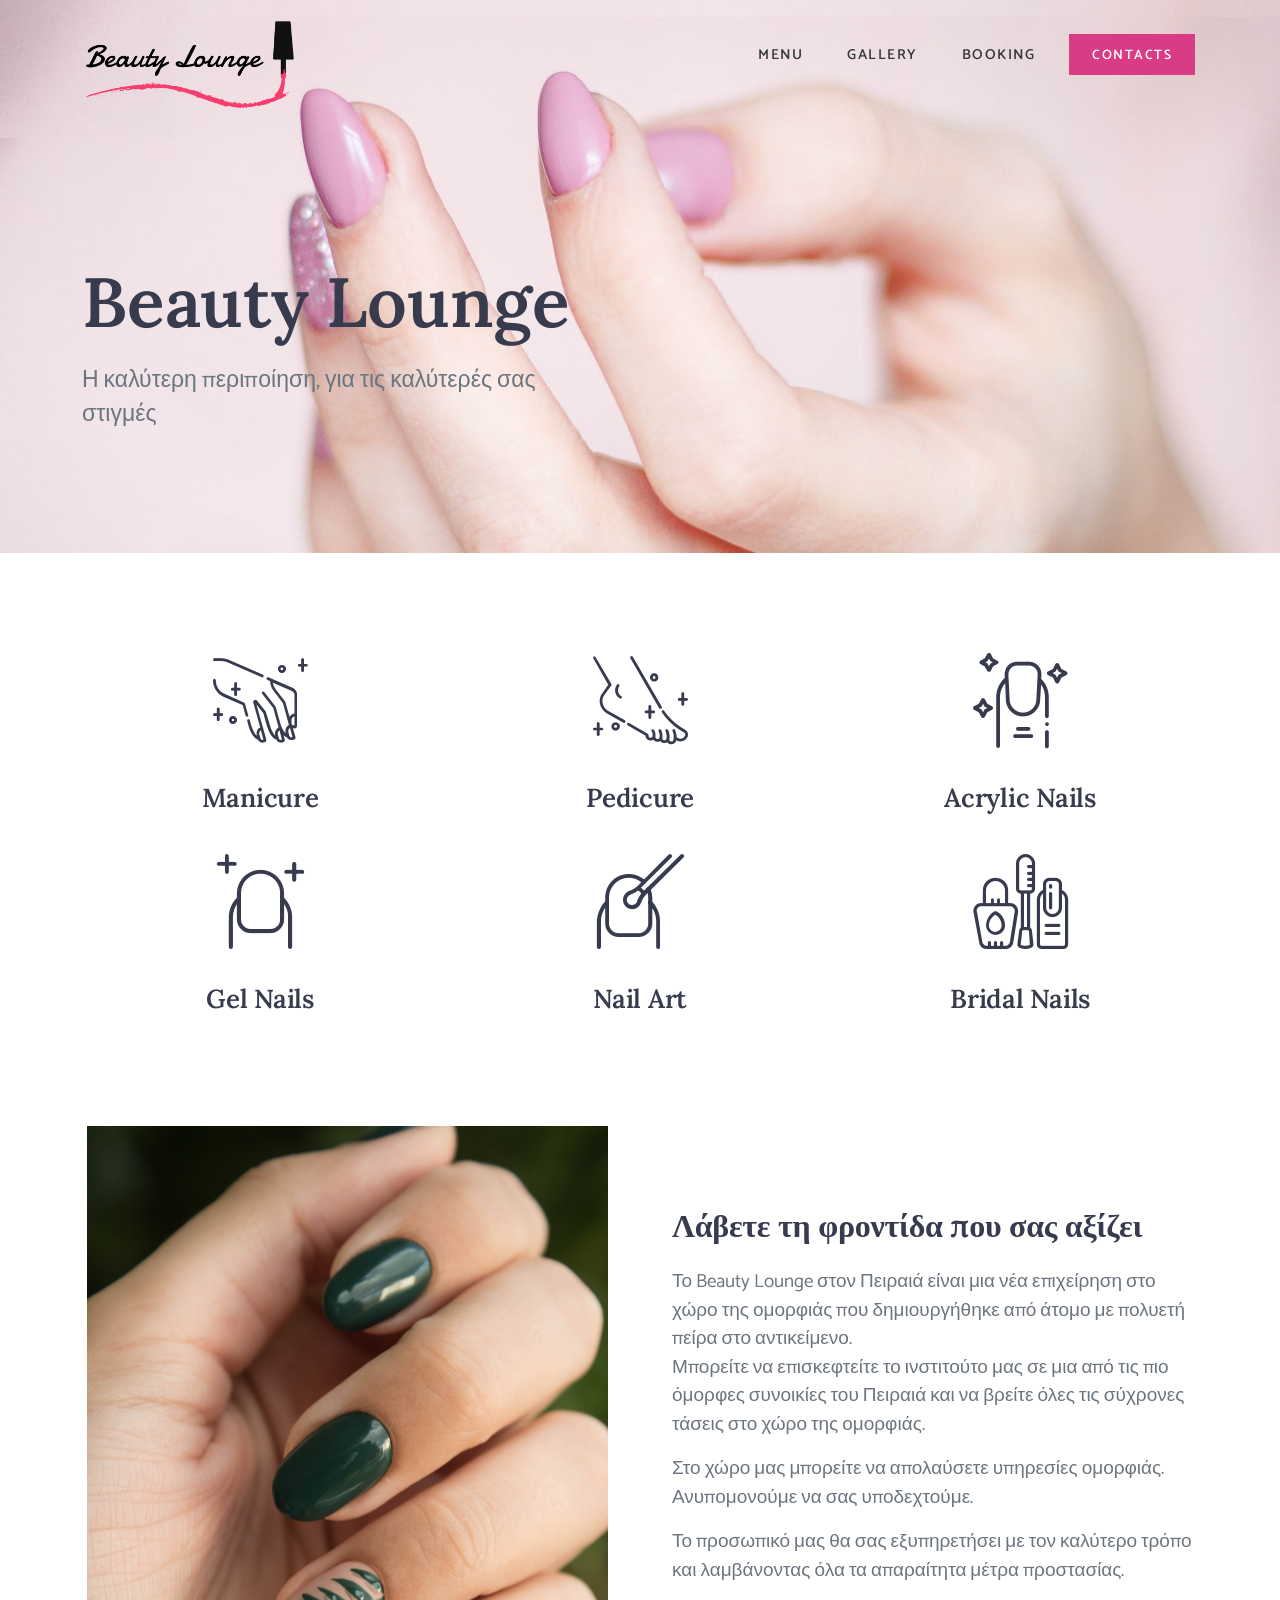
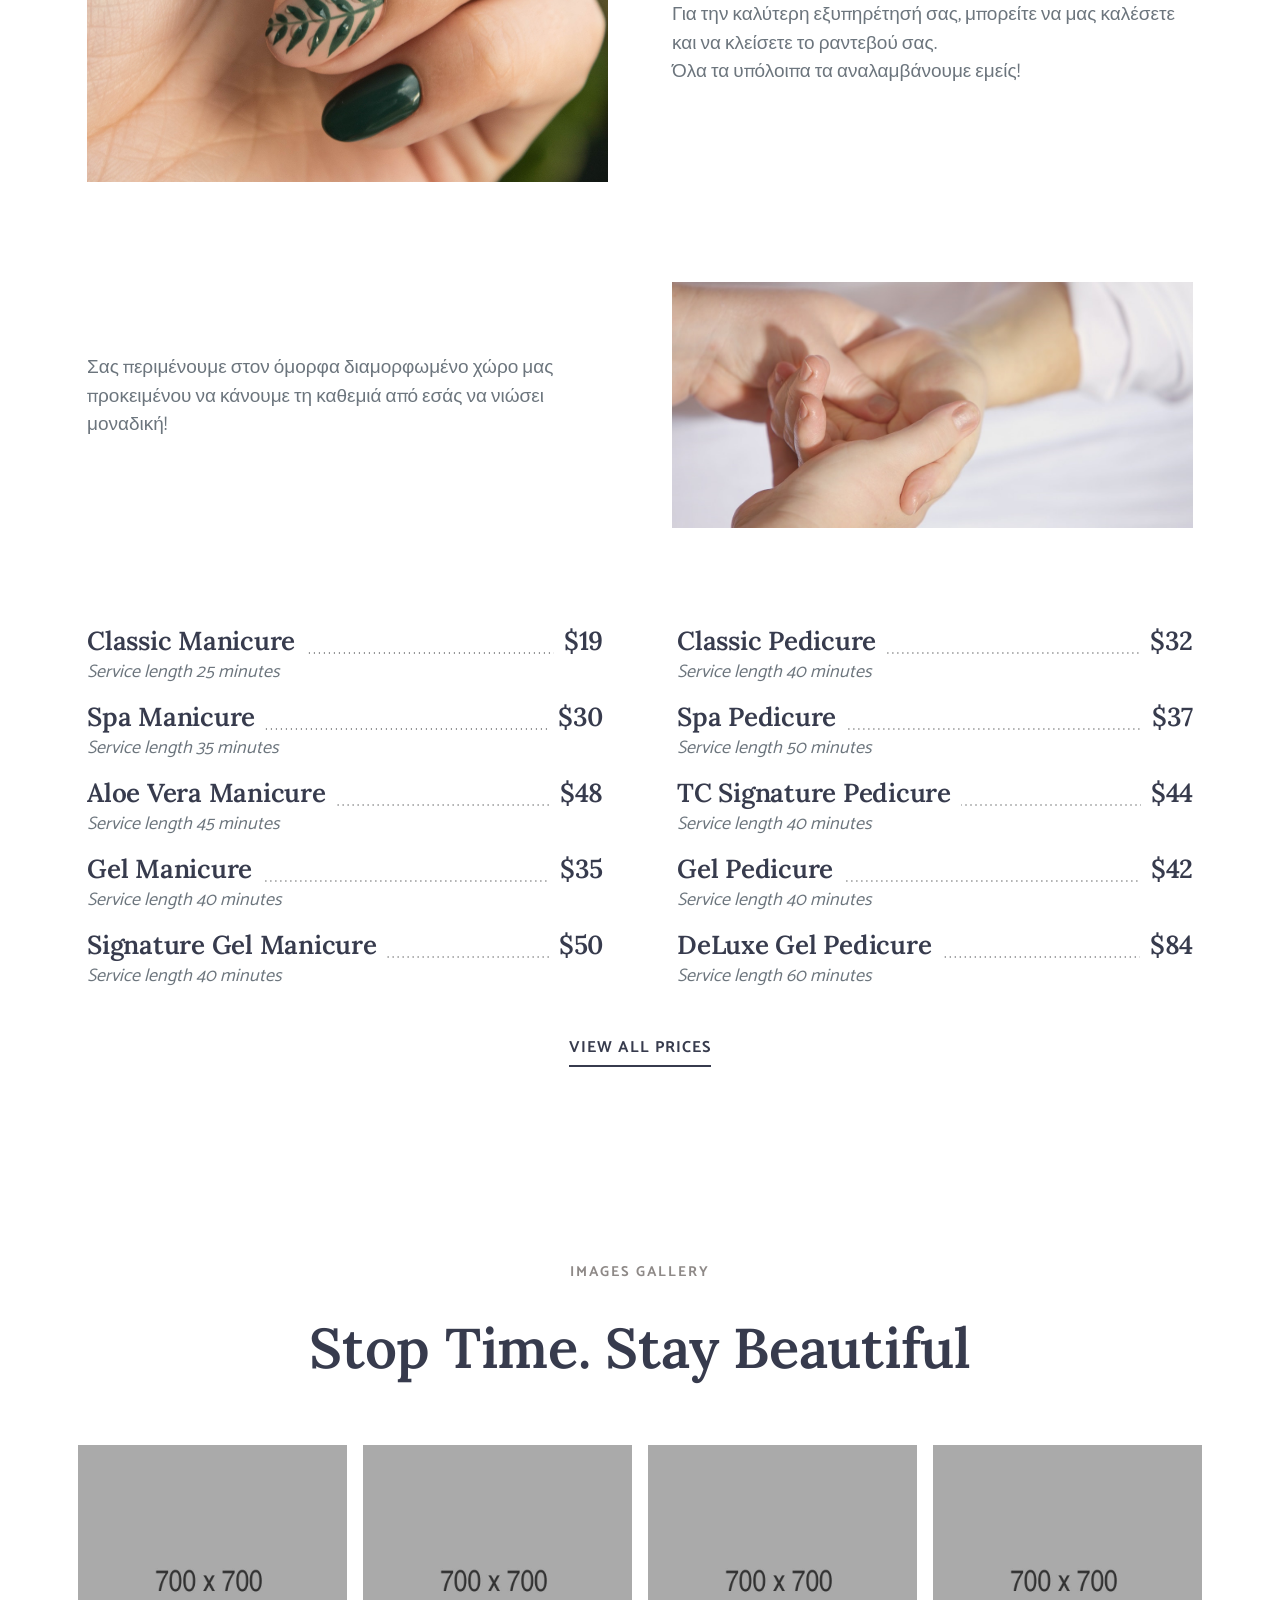
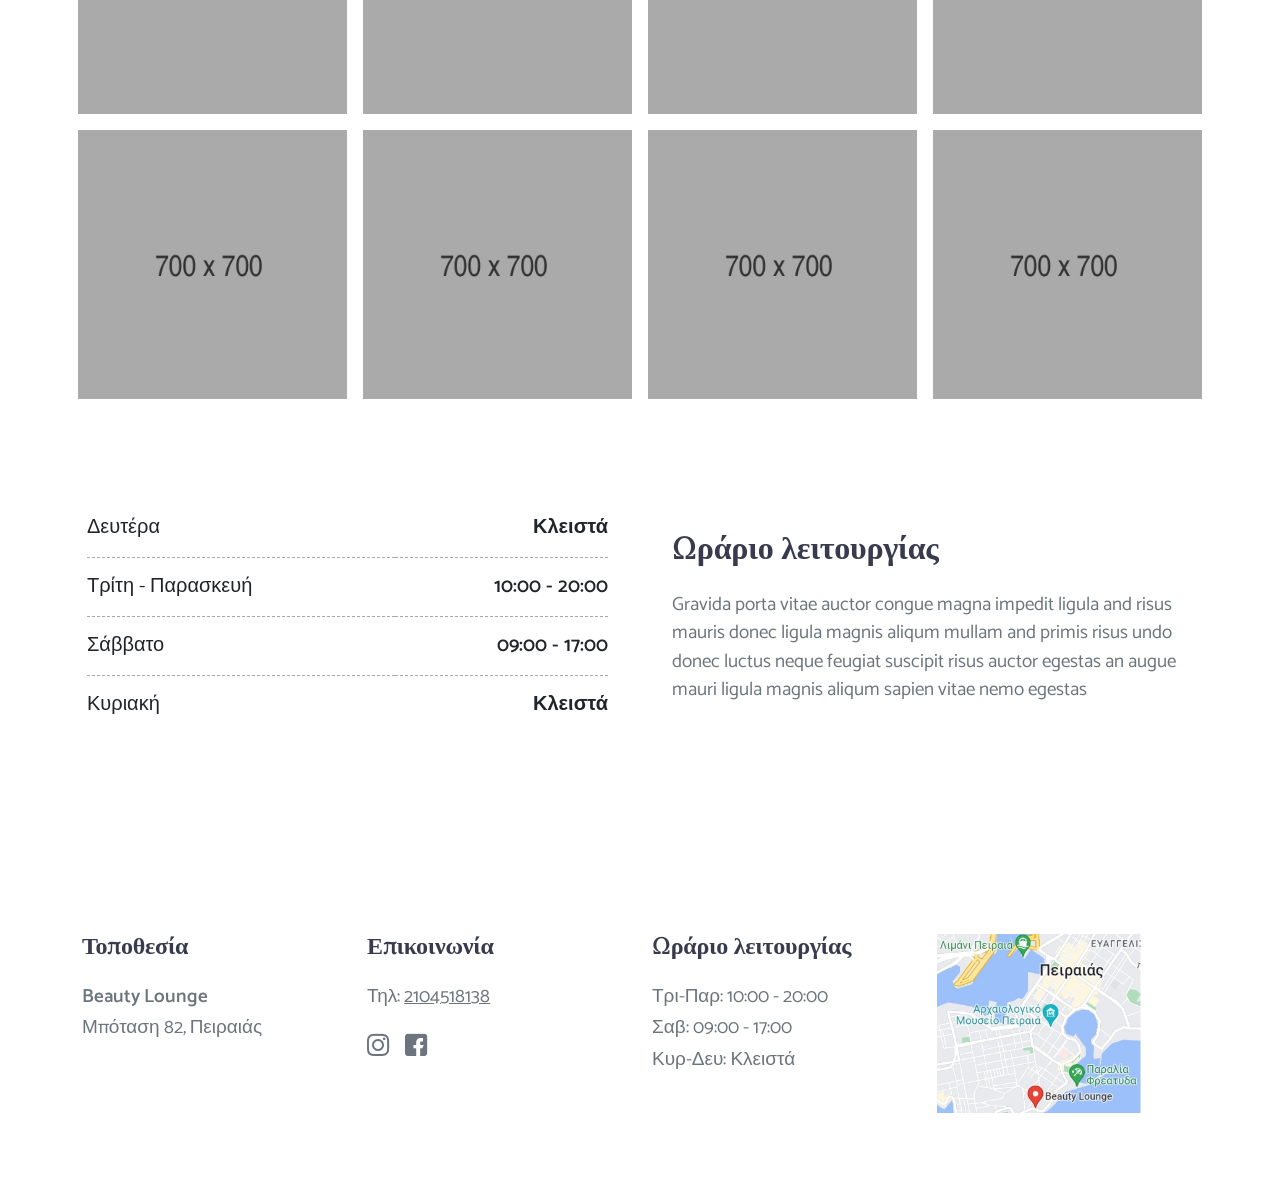
==== commit 86a33851: "Update landind page" ====
--- a/test.html
+++ b/test.html
@@ -1,1816 +1,775 @@
 <!DOCTYPE html>
-<!-- La Notte - Nail Salon HTML5 Template design by DSAThemes (http://www.dsathemes.com) -->
-<!--[if lt IE 7 ]><html class="ie ie6" lang="en"> <![endif]-->
-<!--[if IE 7 ]><html class="ie ie7" lang="en"> <![endif]-->
-<!--[if IE 8 ]><html class="ie ie8" lang="en"> <![endif]-->
-<!--[if (gte IE 9)|!(IE)]><!-->
 <html lang="en">
-	<head>
-		<meta charset="utf-8">
-		<meta http-equiv="X-UA-Compatible" content="IE=edge"/>
-		<meta name="author" content="spyrosbek"/>
-		<meta name="description" content="La Notte - Nail Salon HTML5 Template"/>
-		<meta name="keywords" content="Beauty, Salon, Beauty Lounge, Beauty Parlour, Nails, Manicure, Pedicure, Care, Health, Massage">
-		<meta name="viewport" content="width=device-width, initial-scale=1.0"/>
-		<title>Beauty Lounge</title>
 
-		<!-- FAVICON AND TOUCH ICONS -->
-		<link rel="shortcut icon" href="images/favicon.ico" type="image/x-icon">
-		<link rel="icon" href="images/favicon.ico" type="image/x-icon">
-		<link rel="apple-touch-icon" sizes="152x152" href="images/apple-touch-icon-152x152.png">
-		<link rel="apple-touch-icon" sizes="120x120" href="images/apple-touch-icon-120x120.png">
-		<link rel="apple-touch-icon" sizes="76x76" href="images/apple-touch-icon-76x76.png">
-		<link rel="apple-touch-icon" href="images/apple-touch-icon.png">
-		<link rel="icon" href="images/apple-touch-icon.png" type="image/x-icon">
+<head>
+	<meta charset="utf-8">
+	<meta http-equiv="X-UA-Compatible" content="IE=edge" />
+	<meta name="author" content="spyrosbek" />
+	<meta name="description" content="La Notte - Nail Salon HTML5 Template" />
+	<meta name="keywords" content="Beauty, Salon, Beauty Lounge, Beauty Parlour, Nails, Manicure, Pedicure, Care, Health, Massage">
+	<meta name="viewport" content="width=device-width, initial-scale=1.0" />
+	<title>Beauty Lounge</title>
+	<!-- FAVICON AND TOUCH ICONS -->
+	<link rel="shortcut icon" href="images/favicon.ico" type="image/x-icon">
+	<link rel="icon" href="images/favicon.ico" type="image/x-icon">
+	<link rel="apple-touch-icon" sizes="152x152" href="images/apple-touch-icon-152x152.png">
+	<link rel="apple-touch-icon" sizes="120x120" href="images/apple-touch-icon-120x120.png">
+	<link rel="apple-touch-icon" sizes="76x76" href="images/apple-touch-icon-76x76.png">
+	<link rel="apple-touch-icon" href="images/apple-touch-icon.png">
+	<link rel="icon" href="images/apple-touch-icon.png" type="image/x-icon">
+	<!-- GOOGLE FONTS -->
+	<link href="https://fonts.googleapis.com/css2?family=Catamaran:wght@300;400;500;700;800&display=swap" rel="stylesheet">
+	<link href="https://fonts.googleapis.com/css2?family=Lora:ital,wght@0,400;0,500;0,600;0,700;1,400;1,500&display=swap" rel="stylesheet">
+	<!-- BOOTSTRAP CSS -->
+	<link href="css/bootstrap.min.css" rel="stylesheet">
+	<!-- FONT ICONS -->
+	<link href="css/flaticon.css" rel="stylesheet">
+	<!-- PLUGINS STYLESHEET -->
+	<link href="css/menu.css" rel="stylesheet">
+	<link id="effect" href="css/dropdown-effects/fade-down.css" media="all" rel="stylesheet">
+	<link href="css/magnific-popup.css" rel="stylesheet">
+	<link href="css/flexslider.css" rel="stylesheet">
+	<link href="css/owl.carousel.min.css" rel="stylesheet">
+	<link href="css/owl.theme.default.min.css" rel="stylesheet">
+	<link href="css/datetimepicker.min.css" rel="stylesheet">
+	<!-- TEMPLATE CSS -->
+	<link href="css/style.css" rel="stylesheet">
+	<!-- ON SCROLL ANIMATION -->
+	<link href="css/animate.css" rel="stylesheet">
+	<!-- RESPONSIVE CSS -->
+	<link href="css/responsive.css" rel="stylesheet">
+</head>
 
-		<!-- GOOGLE FONTS -->
-		<link href="https://fonts.googleapis.com/css2?family=Catamaran:wght@300;400;500;700;800&display=swap" rel="stylesheet">
-		<link href="https://fonts.googleapis.com/css2?family=Lora:ital,wght@0,400;0,500;0,600;0,700;1,400;1,500&display=swap" rel="stylesheet">
-
-		<!-- BOOTSTRAP CSS -->
-		<link href="css/bootstrap.min.css" rel="stylesheet">
-
-		<!-- FONT ICONS -->
-		<link href="css/flaticon.css" rel="stylesheet">
-
-		<!-- PLUGINS STYLESHEET -->
-		<link href="css/menu.css" rel="stylesheet">
-		<link id="effect" href="css/dropdown-effects/fade-down.css" media="all" rel="stylesheet">
-		<link href="css/magnific-popup.css" rel="stylesheet">
-		<link href="css/flexslider.css" rel="stylesheet">
-		<link href="css/owl.carousel.min.css" rel="stylesheet">
-		<link href="css/owl.theme.default.min.css" rel="stylesheet">
-		<link href="css/datetimepicker.min.css" rel="stylesheet">
-
-		<!-- TEMPLATE CSS -->
-		<link href="css/style.css" rel="stylesheet">
-
-		<!-- ON SCROLL ANIMATION -->
-		<link href="css/animate.css" rel="stylesheet">
-
-		<!-- RESPONSIVE CSS -->
-		<link href="css/responsive.css" rel="stylesheet">
-
-	</head>
-
-
-
-	<body>
-
-
-
-		<!-- PRELOADER SPINNER
-		============================================= -->
-		<div id="loading" class="violet-red-loading">
-			<div id="loading-center">
-				<div class="spinner">
-				  	<div class="blob top"></div>
-				  	<div class="blob bottom"></div>
-				  	<div class="blob left"></div>
-				  	<div class="blob move-blob"></div>
-				</div>
+<body>
+	<!-- PRELOADER SPINNER -->
+	<div id="loading" class="violet-red-loading">
+		<div id="loading-center">
+			<div class="spinner">
+				<div class="blob top"></div>
+				<div class="blob bottom"></div>
+				<div class="blob left"></div>
+				<div class="blob move-blob"></div>
 			</div>
 		</div>
+	</div>
+	<!-- PAGE CONTENT -->
+	<div id="page" class="page">
+		<!-- HEADER -->
+		<header id="header" class="header tra-menu navbar-dark">
+			<div class="header-wrapper">
+				<!-- MOBILE HEADER -->
+				<div class="wsmobileheader clearfix">
+					<span class="smllogo"><img src="images/logo.png" alt="mobile-logo" /></span>
+					<a id="wsnavtoggle" class="wsanimated-arrow"><span></span></a>
+					<a href="tel:123456789" class="callusbtn ico-20"><span class="flaticon-phone-call-1"></span></a>
+				</div>
+				<!-- NAVIGATION MENU -->
+				<div class="wsmainfull menu clearfix">
+					<div class="wsmainwp clearfix">
+						<!-- HEADER LOGO -->
+						<div class="desktoplogo"><a href="#hero-9" class="logo-black"><img src="images/logo.png" alt="header-logo"></a></div>
+						<div class="desktoplogo"><a href="#hero-9" class="logo-white"><img src="images/logo-white.png" alt="header-logo"></a></div>
+						<!-- MAIN MENU -->
+						<nav class="wsmenu clearfix">
+							<ul class="wsmenu-list">
+								<!-- SIMPLE NAVIGATION LINK -->
+								<li class="nl-simple" aria-haspopup="true"><a href="#pricing-3">Menu</a></li>
+								<!-- SIMPLE NAVIGATION LINK -->
+								<li class="nl-simple" aria-haspopup="true"><a href="#gallery-2">Gallery</a></li>
+								<!-- SIMPLE NAVIGATION LINK -->
+								<li class="nl-simple" aria-haspopup="true"><a href="booking.html">Booking</a></li>
+								<!-- HEADER BUTTON -->
+								<li class="nl-simple" aria-haspopup="true">
+									<a href="#footer-3" class="btn violet-red--btn tra-black--hover last-link">Contacts</a>
+								</li>
+							</ul>
+						</nav> <!-- END MAIN MENU -->
+					</div>
+				</div> <!-- END NAVIGATION MENU -->
+			</div> <!-- End header-wrapper -->
+		</header> <!-- END HEADER -->
+		<!-- HERO-9 -->
+		<section id="hero-9" class="bg-fixed hero-section division">
+			<div class="container">
+				<div class="row d-flex align-items-center">
+					<!-- HERO TEXT -->
+					<div class="col-md-8 col-lg-6">
+						<div class="hero-9-txt">
+							<!-- Title -->
+							<h2>Beauty Lounge</h2>
+							<!-- Text -->
+							<p class="p-title-md">
+								Η καλύτερη περιποίηση, για τις καλύτερές σας στιγμές
+							</p>
+							<!-- Button -->
+							<!-- <a href="#about-4" class="btn violet-red--btn tra-black--hover">Find Out More</a> -->
+						</div>
+					</div> <!-- END HERO TEXT -->
+				</div> <!-- End row -->
+			</div> <!-- End container -->
+		</section> <!-- END HERO-9 -->
+		<!-- SERVICES-2 -->
+		<section id="services-2" class="wide-70 services-section division">
+			<div class="container">
+				<!-- SERVICES-2 WRAPPER -->
+				<div class="sbox-2-wrapper text-center">
+					<div class="row row-cols-1 row-cols-md-3">
+						<!-- SERVICES BOX #1 -->
+						<div class="col">
+							<div id="sb-2-1" class="sbox-2 mb-40 wow fadeInUp" data-wow-delay="0.3s">
+								<!-- Icon -->
+								<div class="sbox-ico ico-95 black--color">
+									<span class="flaticon-manicure-1"></span>
+								</div>
+								<!-- Title -->
+								<h5 class="h5-lg">Manicure</h5>
+								<!-- Text -->
+								<!-- <p class="p-lg">Ligula risus auctor tempus and dolor vitae undo purus semper sodales</p> -->
+								<!-- Link -->
+								<!-- <p class="tra-link mt-20"><a href="pricing.html">Find Out More</a></p> -->
+							</div>
+						</div>
+						<!-- SERVICES BOX #2 -->
+						<div class="col">
+							<div id="sb-2-2" class="sbox-2 mb-40 wow fadeInUp" data-wow-delay="0.6s">
+								<!-- Icon -->
+								<div class="sbox-ico ico-95 black--color">
+									<span class="flaticon-pedicure"></span>
+								</div>
+								<!-- Title -->
+								<h5 class="h5-lg">Pedicure</h5>
+							</div>
+						</div>
+						<!-- SERVICES BOX #3 -->
+						<div class="col">
+							<div id="sb-2-3" class="sbox-2 mb-40 wow fadeInUp" data-wow-delay="0.9s">
+								<!-- Icon -->
+								<div class="sbox-ico ico-95 black--color">
+									<span class="flaticon-nail"></span>
+								</div>
+								<!-- Title -->
+								<h5 class="h5-lg">Acrylic Nails</h5>
+							</div>
+						</div>
+						<!-- SERVICES BOX #4 -->
+						<div class="col">
+							<div id="sb-2-1" class="sbox-2 mb-40 wow fadeInUp" data-wow-delay="0.3s">
+								<!-- Icon -->
+								<div class="sbox-ico ico-95 black--color">
+									<span class="flaticon-nail-art"></span>
+								</div>
+								<!-- Title -->
+								<h5 class="h5-lg">Gel Nails</h5>
+							</div>
+						</div>
+						<!-- SERVICES BOX #5 -->
+						<div class="col">
+							<div id="sb-2-2" class="sbox-2 mb-40 wow fadeInUp" data-wow-delay="0.6s">
+								<!-- Icon -->
+								<div class="sbox-ico ico-95 black--color">
+									<span class="flaticon-nail-polish-2"></span>
+								</div>
+								<!-- Title -->
+								<h5 class="h5-lg">Nail Art</h5>
+							</div>
+						</div>
+						<!-- SERVICES BOX #6 -->
+						<div class="col">
+							<div id="sb-2-3" class="sbox-2 mb-40 wow fadeInUp" data-wow-delay="0.9s">
+								<!-- Icon -->
+								<div class="sbox-ico ico-95 black--color">
+									<span class="flaticon-nail-polish-1"></span>
+								</div>
+								<!-- Title -->
+								<h5 class="h5-lg">Bridal Nails</h5>
+							</div>
+						</div>
+					</div> <!-- End row -->
+				</div> <!-- END SERVICES-2 WRAPPER -->
+			</div> <!-- End container -->
+		</section> <!-- END SERVICES-2 -->
+		<!-- ABOUT-3a -->
+		<section id="about-3a" class="about-section division">
+			<div class="container">
+				<div class="row d-flex align-items-center">
+					<!-- IMAGE BLOCK -->
+					<div class="col-md-5 col-lg-6 order-last order-md-2">
+						<div class="img-block left-column wow fadeInRight">
+							<img class="img-fluid" src="images/homepage-about-1.jpg" alt="about-image">
+						</div>
+					</div>
+					<!-- TEXT BLOCK -->
+					<div class="col-md-7 col-lg-6 order-first order-md-2">
+						<div class="txt-block right-column wow fadeInLeft">
+							<!-- Section ID -->
+							<!-- <div class="section-id">Get Your Shine On</div> -->
+							<!-- Title -->
+							<h2>Λάβετε τη φροντίδα που σας αξίζει</h2>
+							<!-- Text -->
+							<p class="p-lg">
+								Το Beauty Lounge στον Πειραιά είναι μια νέα επιχείρηση στο χώρο της ομορφιάς που δημιουργήθηκε από άτομο με πολυετή πείρα στο αντικείμενο.
+								<br/>
+								Μπορείτε να επισκεφτείτε το ινστιτούτο μας σε μια από τις πιο όμορφες συνοικίες του Πειραιά και να βρείτε όλες τις σύχρονες τάσεις στο χώρο της ομορφιάς.
+							</p>
+							<p class="p-lg">
+								Στο χώρο μας μπορείτε να απολαύσετε υπηρεσίες ομορφιάς.
+								<br/>
+								Ανυπομονούμε να σας υποδεχτούμε.
+							</p>
+							<p class="p-lg">
+								Το προσωπικό μας θα σας εξυπηρετήσει με τον καλύτερο τρόπο και λαμβάνοντας όλα τα απαραίτητα μέτρα προστασίας.
+							</p>
+							<p class="p-lg">
+								Για την καλύτερη εξυπηρέτησή σας, μπορείτε να μας καλέσετε και να κλείσετε το ραντεβού σας.
+								<br/>
+								Όλα τα υπόλοιπα τα αναλαμβάνουμε εμείς!
+							</p>
+							<!-- List -->
+							<!-- <ul class="simple-list">
+								<li class="list-item">
+									<p class="p-lg">Aliquam vitae molestie at quisque sapien volutpat and justo, aliquet molestie purus
+										efficitur ipsum
+									</p>
+								</li>
+							</ul> -->
+						</div>
+					</div>
+				</div> <!-- End row -->
+			</div> <!-- End container -->
+		</section> <!-- END ABOUT-3a -->
+		<!-- ABOUT-4 -->
+		<section id="about-4" class="pt-100 about-section division">
+			<div class="container">
+				<div class="row d-flex align-items-center">
+					<!-- TEXT BLOCK -->
+					<div class="col-md-6">
+						<div class="txt-block left-column wow fadeInRight">
+							<!-- Section ID -->
+							<!-- <span class="section-id">Fresh, Shiny, Bright</span> -->
+							<!-- Title -->
+							<!-- <h3 class="h3-md">Make your day shine with your shiny nails</h3> -->
+							<p class="p-lg">
+								Σας περιμένουμε στον όμορφα διαμορφωμένο χώρο μας προκειμένου να κάνουμε τη καθεμιά από εσάς να νιώσει μοναδική!
+							</p>
+						</div>
+					</div>
+					<!-- IMAGE BLOCK -->
+					<div class="col-md-6">
+						<div class="img-block right-column wow fadeInLeft">
+							<img class="img-fluid" src="images/homepage-about-2.jpg" alt="about-image">
+						</div>
+					</div>
+				</div> <!-- End row -->
+			</div> <!-- End container -->
+		</section> <!-- END ABOUT-4 -->
+		<!-- PRICING-3 -->
+		<section id="pricing-3" class="wide-90 pricing-section division">
+			<div class="container">
+				<!-- PRICING-3 WRAPPER -->
+				<div class="pricing-3-wrapper">
+					<div class="row">
+						<!-- PRICING-3 TABLE -->
+						<div class="col-lg-6">
+							<div class="pricing-3-table pr-25 wow fadeInUp">
+								<!-- PRICING LIST -->
+								<ul class="pricing-3-list">
+									<!-- PRICING ITEM #1 -->
+									<li class="pricing-3-item">
+										<!-- Title & Price -->
+										<div class="detail-price">
+											<div class="price-name">
+												<h5 class="h5-lg">Classic Manicure</h5>
+											</div>
+											<div class="price-dots"></div>
+											<div class="price-number">
+												<h5 class="h5-lg">$19</h5>
+											</div>
+										</div>
+										<!-- Description -->
+										<div class="price-txt">
+											<p class="p-md"><em>Service length 25 minutes</em></p>
+										</div>
+									</li>
+									<!-- MENU ITEM #2 -->
+									<li class="pricing-3-item">
+										<!-- Title & Price -->
+										<div class="detail-price">
+											<div class="price-name">
+												<h5 class="h5-lg">Spa Manicure</h5>
+											</div>
+											<div class="price-dots"></div>
+											<div class="price-number">
+												<h5 class="h5-lg">$30</h5>
+											</div>
+										</div>
+										<!-- Description -->
+										<div class="price-txt">
+											<p class="p-md"><em>Service length 35 minutes</em></p>
+										</div>
+									</li>
+									<!-- MENU ITEM #3 -->
+									<li class="pricing-3-item">
+										<!-- Title & Price -->
+										<div class="detail-price">
+											<div class="price-name">
+												<h5 class="h5-lg">Aloe Vera Manicure</h5>
+											</div>
+											<div class="price-dots"></div>
+											<div class="price-number">
+												<h5 class="h5-lg">$48</h5>
+											</div>
+										</div>
+										<!-- Description -->
+										<div class="price-txt">
+											<p class="p-md"><em>Service length 45 minutes</em></p>
+										</div>
+									</li>
+									<!-- MENU ITEM #4 -->
+									<li class="pricing-3-item">
+										<!-- Title & Price -->
+										<div class="detail-price">
+											<div class="price-name">
+												<h5 class="h5-lg">Gel Manicure</h5>
+											</div>
+											<div class="price-dots"></div>
+											<div class="price-number">
+												<h5 class="h5-lg">$35</h5>
+											</div>
+										</div>
+										<!-- Description -->
+										<div class="price-txt">
+											<p class="p-md"><em>Service length 40 minutes</em></p>
+										</div>
+									</li>
+									<!-- MENU ITEM #5 -->
+									<li class="pricing-3-item resp-lst">
+										<!-- Title & Price -->
+										<div class="detail-price">
+											<div class="price-name">
+												<h5 class="h5-lg">Signature Gel Manicure</h5>
+											</div>
+											<div class="price-dots"></div>
+											<div class="price-number">
+												<h5 class="h5-lg">$50</h5>
+											</div>
+										</div>
+										<!-- Description -->
+										<div class="price-txt">
+											<p class="p-md"><em>Service length 40 minutes</em></p>
+										</div>
+									</li>
+								</ul> <!-- END PRICING LIST -->
+							</div>
+						</div> <!-- END PRICING-3 TABLE -->
+						<!-- PRICING-3 TABLE -->
+						<div class="col-lg-6">
+							<div class="pricing-3-table pl-25 wow fadeInUp">
+								<!-- PRICING LIST -->
+								<ul class="pricing-3-list">
+									<!-- PRICING ITEM #1 -->
+									<li class="pricing-3-item">
+										<!-- Title & Price -->
+										<div class="detail-price">
+											<div class="price-name">
+												<h5 class="h5-lg">Classic Pedicure</h5>
+											</div>
+											<div class="price-dots"></div>
+											<div class="price-number">
+												<h5 class="h5-lg">$32</h5>
+											</div>
+										</div>
+										<!-- Description -->
+										<div class="price-txt">
+											<p class="p-md"><em>Service length 40 minutes</em></p>
+										</div>
+									</li>
+									<!-- MENU ITEM #2 -->
+									<li class="pricing-3-item">
+										<!-- Title & Price -->
+										<div class="detail-price">
+											<div class="price-name">
+												<h5 class="h5-lg">Spa Pedicure</h5>
+											</div>
+											<div class="price-dots"></div>
+											<div class="price-number">
+												<h5 class="h5-lg">$37</h5>
+											</div>
+										</div>
+										<!-- Description -->
+										<div class="price-txt">
+											<p class="p-md"><em>Service length 50 minutes</em></p>
+										</div>
+									</li>
+									<!-- MENU ITEM #3 -->
+									<li class="pricing-3-item">
+										<!-- Title & Price -->
+										<div class="detail-price">
+											<div class="price-name">
+												<h5 class="h5-lg">TC Signature Pedicure</h5>
+											</div>
+											<div class="price-dots"></div>
+											<div class="price-number">
+												<h5 class="h5-lg">$44</h5>
+											</div>
+										</div>
+										<!-- Description -->
+										<div class="price-txt">
+											<p class="p-md"><em>Service length 40 minutes</em></p>
+										</div>
+									</li>
+									<!-- MENU ITEM #4 -->
+									<li class="pricing-3-item">
+										<!-- Title & Price -->
+										<div class="detail-price">
+											<div class="price-name">
+												<h5 class="h5-lg">Gel Pedicure</h5>
+											</div>
+											<div class="price-dots"></div>
+											<div class="price-number">
+												<h5 class="h5-lg">$42</h5>
+											</div>
+										</div>
+										<!-- Description -->
+										<div class="price-txt">
+											<p class="p-md"><em>Service length 40 minutes</em></p>
+										</div>
+									</li>
+									<!-- MENU ITEM #5 -->
+									<li class="pricing-3-item resp-lst">
+										<!-- Title & Price -->
+										<div class="detail-price">
+											<div class="price-name">
+												<h5 class="h5-lg">DeLuxe Gel Pedicure</h5>
+											</div>
+											<div class="price-dots"></div>
+											<div class="price-number">
+												<h5 class="h5-lg">$84</h5>
+											</div>
+										</div>
+										<!-- Description -->
+										<div class="price-txt">
+											<p class="p-md"><em>Service length 60 minutes</em></p>
+										</div>
+									</li>
+								</ul> <!-- END PRICING LIST -->
+							</div>
+						</div> <!-- END PRICING-3 TABLE -->
+					</div> <!-- End row -->
+				</div> <!-- END PRICING-3 WRAPPER -->
+				<!-- BUTTON -->
+				<div class="row">
+					<div class="col">
+						<div class="more-btn mt-50">
+							<p class="tra-link"><a href="pricing.html">View All Prices</a></p>
+						</div>
+					</div>
+				</div> <!-- END BUTTON -->
+			</div> <!-- End container -->
+		</section> <!-- END PRICING-3 -->
+		<!-- GALLERY-2 -->
+		<section id="gallery-2" class="pt-100 gallery-section division">
+			<div class="container">
+				<!-- SECTION TITLE -->
+				<div class="row justify-content-center">
+					<div class="col-lg-10 col-xl-8">
+						<div class="section-title title-01 mb-60">
+							<!-- Section ID -->
+							<span class="section-id">Images Gallery</span>
+							<!-- Title -->
+							<h2 class="h2-lg">Stop Time. Stay Beautiful</h2>
+						</div>
+					</div>
+				</div>
+				<!-- IMAGES HOLDER -->
+				<div class="row row-cols-1 row-cols-sm-2 row-cols-lg-4">
+					<!-- IMAGE #1 -->
+					<div class="col">
+						<div id="img-2-1" class="gallery-image">
+							<a class="image-link" href="images/gallery/700x700_1.jpg">
+								<div class="hover-overlay">
+									<!-- Image -->
+									<img class="img-fluid" src="images/gallery/700x700_1.jpg" alt="gallery-image" />
+									<div class="item-overlay"></div>
+									<!-- Image Description -->
+									<div class="image-description white--color">
+										<div class="image-caption">
+											<p class="txt-upcase">Art, Care</p>
+											<h5 class="h5-lg">Nail Art Design</h5>
+										</div>
+									</div>
+								</div>
+							</a>
+						</div>
+					</div>
+					<!-- IMAGE #2 -->
+					<div class="col">
+						<div id="img-2-2" class="gallery-image">
+							<a class="image-link" href="images/gallery/700x700_2.jpg">
+								<div class="hover-overlay">
+									<!-- Image -->
+									<img class="img-fluid" src="images/gallery/700x700_2.jpg" alt="gallery-image" />
+									<div class="item-overlay"></div>
+									<!-- Image Description -->
+									<div class="image-description white--color">
+										<div class="image-caption">
+											<p class="txt-upcase">Hands, Treatment</p>
+											<h5 class="h5-lg">Callus Treatment</h5>
+										</div>
+									</div>
+								</div>
+							</a>
+						</div>
+					</div>
+					<!-- IMAGE #3 -->
+					<div class="col">
+						<div id="img-2-3" class="gallery-image">
+							<a class="image-link" href="images/gallery/700x700_3.jpg">
+								<div class="hover-overlay">
+									<!-- Image -->
+									<img class="img-fluid" src="images/gallery/700x700_3.jpg" alt="gallery-image" />
+									<div class="item-overlay"></div>
+									<!-- Image Description -->
+									<div class="image-description white--color">
+										<div class="image-caption">
+											<p class="txt-upcase">Hands, Care</p>
+											<h5 class="h5-lg">Polish Change</h5>
+										</div>
+									</div>
+								</div>
+							</a>
+						</div>
+					</div>
+					<!-- IMAGE #4 -->
+					<div class="col">
+						<div id="img-2-4" class="gallery-image">
+							<a class="image-link" href="images/gallery/700x700_4.jpg">
+								<div class="hover-overlay">
+									<!-- Image -->
+									<img class="img-fluid" src="images/gallery/700x700_4.jpg" alt="gallery-image" />
+									<div class="item-overlay"></div>
+									<!-- Image Description -->
+									<div class="image-description white--color">
+										<div class="image-caption">
+											<p class="txt-upcase">Hands, Care</p>
+											<h5 class="h5-lg">Classic Manicure</h5>
+										</div>
+									</div>
+								</div>
+							</a>
+						</div>
+					</div>
+					<!-- IMAGE #5 -->
+					<div class="col">
+						<div id="img-2-5" class="gallery-image">
+							<a class="image-link" href="images/gallery/700x700_5.jpg">
+								<div class="hover-overlay">
+									<!-- Image -->
+									<img class="img-fluid" src="images/gallery/700x700_5.jpg" alt="gallery-image" />
+									<div class="item-overlay"></div>
+									<!-- Image Description -->
+									<div class="image-description white--color">
+										<div class="image-caption">
+											<p class="txt-upcase">Hands, Treatment</p>
+											<h5 class="h5-lg">Spa Pedicure</h5>
+										</div>
+									</div>
+								</div>
+							</a>
+						</div>
+					</div>
+					<!-- IMAGE #6 -->
+					<div class="col">
+						<div id="img-2-6" class="gallery-image">
+							<a class="image-link" href="images/gallery/700x700_6.jpg">
+								<div class="hover-overlay">
+									<!-- Image -->
+									<img class="img-fluid" src="images/gallery/700x700_6.jpg" alt="gallery-image" />
+									<div class="item-overlay"></div>
+									<!-- Image Description -->
+									<div class="image-description white--color">
+										<div class="image-caption">
+											<p class="txt-upcase">Hands, Treatment</p>
+											<h5 class="h5-lg">Gel Manicure</h5>
+										</div>
+									</div>
+								</div>
+							</a>
+						</div>
+					</div>
+					<!-- IMAGE #7 -->
+					<div class="col">
+						<div id="img-2-7" class="gallery-image">
+							<a class="image-link" href="images/gallery/700x700_7.jpg">
+								<div class="hover-overlay">
+									<!-- Image -->
+									<img class="img-fluid" src="images/gallery/700x700_7.jpg" alt="gallery-image" />
+									<div class="item-overlay"></div>
+									<!-- Image Description -->
+									<div class="image-description white--color">
+										<div class="image-caption">
+											<p class="txt-upcase">Hands, Treatment</p>
+											<h5 class="h5-lg">Express Manicure</h5>
+										</div>
+									</div>
+								</div>
+							</a>
+						</div>
+					</div>
+					<!-- IMAGE #8 -->
+					<div class="col">
+						<div id="img-2-8" class="gallery-image">
+							<a class="image-link" href="images/gallery/700x700_8.jpg">
+								<div class="hover-overlay">
+									<!-- Image -->
+									<img class="img-fluid" src="images/gallery/700x700_8.jpg" alt="gallery-image" />
+									<div class="item-overlay"></div>
+									<!-- Image Description -->
+									<div class="image-description white--color">
+										<div class="image-caption">
+											<p class="txt-upcase">Hands, Treatment</p>
+											<h5 class="h5-lg">Paraffin Manicure</h5>
+										</div>
+									</div>
+								</div>
+							</a>
+						</div>
+					</div>
+				</div> <!-- END IMAGES HOLDER -->
+			</div> <!-- End container -->
+		</section> <!-- END GALLERY-2 -->
+		<!-- ABOUT-5 -->
+		<section id="about-5" class="wide-100 about-section division">
+			<div class="container">
+				<div class="row d-flex align-items-center">
+					<!-- TEXT TABLE -->
+					<div class="col-md-6 order-last order-md-2">
+						<div class="txt-table left-column wow fadeInRight">
+							<!-- Table -->
+							<table class="table">
+								<tbody>
+									<tr>
+										<td>Δευτέρα</td>
+										<td></td>
+										<td class="text-end">Κλειστά</td>
+									</tr>
+									<tr>
+										<td>Τρίτη - Παρασκευή</td>
+										<td></td>
+										<td class="text-end">10:00 - 20:00</td>
+									</tr>
+									<tr>
+										<td>Σάββατο</td>
+										<td></td>
+										<td class="text-end">09:00 - 17:00</td>
+									</tr>
+									<tr class="last-tr">
+										<td>Κυριακή</td>
+										<td></td>
+										<td class="text-end">Κλειστά</td>
+									</tr>
+								</tbody>
+							</table>
+						</div>
+					</div> <!-- END TEXT TABLE -->
+					<!-- TEXT BLOCK -->
+					<div class="col-md-6 order-first order-md-2">
+						<div class="txt-block right-column wow fadeInLeft">
+							<!-- Section ID -->
+							<!-- <span class="section-id">Time Schedule</span> -->
+							<!-- Title -->
+							<h2>Ωράριο λειτουργίας</h2>
+							<!-- Text -->
+							<p class="p-lg">
+								Gravida porta vitae auctor congue magna impedit ligula and risus mauris donec ligula magnis
+								aliqum mullam and primis risus undo donec luctus neque feugiat suscipit risus auctor egestas an augue mauri
+								ligula magnis aliqum sapien vitae nemo egestas
+							</p>
+						</div>
+					</div> <!-- END TEXT BLOCK -->
+				</div> <!-- End row -->
+			</div> <!-- End container -->
+		</section> <!-- END ABOUT-5 -->
+		<!-- FOOTER-3 -->
+		<footer id="footer-3" class="1bg--deep-blue footer division">
+			<div class="container 1white-smoke--color">
+				<!-- FOOTER CONTENT -->
+				<div class="row">
+					<!-- FOOTER CONTACTS -->
+					<div class="col-sm-6 col-lg-3">
+						<div class="footer-contacts mb-30">
+							<!-- Title -->
+							<h5 class="h5-md">Τοποθεσία</h5>
+							<!-- Salon Name -->
+							<p class="p-lg txt-600">Beauty Lounge</p>
+							<!-- Address -->
+							<p class="p-lg">Μπόταση 82, Πειραιάς</p>
+						</div>
+					</div>
+					<!-- FOOTER CONTACTS -->
+					<div class="col-sm-6 col-lg-3">
+						<div class="footer-contacts mb-30">
+							<!-- Title -->
+							<h5 class="h5-md">Επικοινωνία</h5>
+							<!-- Phone -->
+							<p class="p-lg">Τηλ: <a href="tel:2104518138">2104518138</a></p>
+							<!-- Email -->
+							<!-- <p class="p-lg"><a href="mailto:yourdomain@mail.com" class="txt-600">hello@yourdomain.com</a></p> -->
+							<!-- List -->
+							<ul class="foo-socials ico-20 text-center clearfix">
+								<li><a href="#" class="ico-facebook"><span class="flaticon-instagram"></span></a></li>
+								<li><a href="#" class="ico-twitter"><span class="flaticon-facebook"></span></a></li>
+							</ul>
+						</div>
+					</div>
+					<!-- FOOTER CONTACTS -->
+					<div class="col-sm-6 col-lg-3">
+						<div class="footer-info mb-30">
+							<!-- Title -->
+							<h5 class="h5-md">Ωράριο λειτουργίας</h5>
+							<!-- Text -->
+							<p class="p-lg">Τρι-Παρ: 10:00 - 20:00</p>
+							<p class="p-lg">Σαβ: 09:00 - 17:00</p>
+							<p class="p-lg">Κυρ-Δευ: Κλειστά</p>
 
+						</div>
+					</div>
+					<!-- FOOTER GOOGLE MAP -->
+					<div class="col-sm-6 col-lg-3">
+						<div class="google-map mb-30">
+							<a href="https://goo.gl/maps/ZmnpFvgiVTtjxdGUA"
+								target="_blank">
+								<img class="img-fluid" src="images/footer-map.jpg" alt="footer-map">
+							</a>
+						</div>
+					</div> <!-- END FOOTER GOOGLE MAP -->
+				</div> <!-- END FOOTER CONTENT -->
+			</div> <!-- End container -->
+		</footer> <!-- END FOOTER-3 -->
+	</div> <!-- END PAGE CONTENT -->
 
-
-
-		<!-- PAGE CONTENT
-		============================================= -->
-		<div id="page" class="page">
-
-
-
-
-			<!-- HEADER
-			============================================= -->
-			<header id="header" class="header tra-menu navbar-dark">
-				<div class="header-wrapper">
-
-
-					<!-- MOBILE HEADER -->
-				    <div class="wsmobileheader clearfix">
-				    	<span class="smllogo"><img src="images/logo.png" alt="mobile-logo"/></span>
-				    	<a id="wsnavtoggle" class="wsanimated-arrow"><span></span></a>
-				    	<a href="tel:123456789" class="callusbtn ico-20"><span class="flaticon-phone-call-1"></span></a>
-				 	</div>
-
-
-				 	<!-- NAVIGATION MENU -->
-				  	<div class="wsmainfull menu clearfix">
-	    				<div class="wsmainwp clearfix">
-
-
-	    					<!-- HEADER LOGO -->
-	    					<div class="desktoplogo"><a href="#hero-9" class="logo-black"><img src="images/logo.png" alt="header-logo"></a></div>
-	    					<div class="desktoplogo"><a href="#hero-9" class="logo-white"><img src="images/logo-white.png" alt="header-logo"></a></div>
-
-
-	    					<!-- MAIN MENU -->
-	      					<nav class="wsmenu clearfix">
-	        					<ul class="wsmenu-list">
-
-
-	        						<!-- DROPDOWN MENU -->
-						          	<li aria-haspopup="true"><a href="#">About <span class="wsarrow"></span></a>
-	            						<ul class="sub-menu">
-	            							<li aria-haspopup="true"><a href="#about-3a">About Studio</a></li>
-	            							<li aria-haspopup="true"><a href="#promo-2">Our Promotions</a></li>
-	            							<li aria-haspopup="true"><a href="#about-10">Best Experience</a></li>
-	            							<li aria-haspopup="true"><a href="#reviews-1">Testimonials</a></li>
-	            							<li aria-haspopup="true"><a href="#gallery-4">Our Gallery</a></li>
-						           		</ul>
-								    </li>
-
-
-							    	<!-- DROPDOWN MENU -->
-						        	<li aria-haspopup="true"><a href="#">Pages <span class="wsarrow"></span></a>
-						        		<div class="wsmegamenu clearfix halfmenu">
-						              		<div class="container-fluid">
-						                		<div class="row">
-
-						                			<!-- Links -->
-									                <ul class="col-lg-6 link-list">
-									                	<li><a href="about.html">About Us</a></li>
-									                    <li><a href="pricing.html">Services & Prices</a></li>
-									                    <li><a href="gallery.html">Gallery Page</a></li>
-									                    <li><a href="gift-cards.html">Gift Cards</a></li>
-									                    <li><a href="team.html">Artists + Staff</a></li>
-									                    <li><a href="careers.html">Careers</a></li>
-									                </ul>
-
-								                  	<!-- Links -->
-									                <ul class="col-lg-6 link-list">
-									                	<li><a href="faqs.html">FAQs Page</a></li>
-									                    <li><a href="blog-listing.html">Blog Listing</a></li>
-									                    <li><a href="single-post.html">Single Blog Post</a></li>
-									                    <li><a href="booking.html">Booking Page</a></li>
-									                    <li><a href="contacts.html">Contact Us</a></li>
-									                    <li><a href="location.html">Our Locations</a></li>
-									                </ul>
-
-						                		</div>
-						              		</div>
-						            	</div>
-						          	</li>	<!-- END DROPDOWN MENU -->
-
-
-						          	<!-- SIMPLE NAVIGATION LINK -->
-							    	<li class="nl-simple" aria-haspopup="true"><a href="#pricing-3">Menu</a></li>
-
-
-							    	<li class="nl-simple" aria-haspopup="true"><a href="#gallery-2">Gallery</a></li>
-
-
-							    	<!-- SIMPLE NAVIGATION LINK -->
-							    	<li class="nl-simple" aria-haspopup="true"><a href="booking.html">Booking</a></li>
-
-
-						          	<!-- SIMPLE NAVIGATION LINK -->
-							    	<li class="nl-simple" aria-haspopup="true"><a href="#blog-1">Blog</a></li>
-
-
-							    	<!-- HEADER BUTTON -->
-								    <li class="nl-simple" aria-haspopup="true">
-								    	<a href="#footer-3" class="btn violet-red--btn tra-black--hover last-link">Contacts</a>
-								    </li>
-
-
-	        					</ul>
-	        				</nav>	<!-- END MAIN MENU -->
-
-
-	    				</div>
-	    			</div>	<!-- END NAVIGATION MENU -->
-
-
-				</div>     <!-- End header-wrapper -->
-			</header>	<!-- END HEADER -->
-
-
-
-
-			<!-- HERO-9
-			============================================= -->
-			<section id="hero-9" class="bg-fixed hero-section division">
-				<div class="container">
-					<div class="row d-flex align-items-center">
-
-
-						<!-- HERO TEXT -->
-						<div class="col-md-8 col-lg-6">
-							<div class="hero-9-txt">
-
-								<!-- Title -->
-								<h2>Best Nails For Best Moments</h2>
-
-								<!-- Text -->
-								<p class="p-title-md">Feugiat primis and ligula laoreet auctor undo mauris auctor laoreet purus pretium a
-								   sapien euismod
-								</p>
-
-								<!-- Button -->
-								<a href="#about-4" class="btn violet-red--btn tra-black--hover">Find Out More</a>
-
-						    </div>
-						</div>	<!-- END HERO TEXT -->
-
-
-					</div>    <!-- End row -->
-				</div>	   <!-- End container -->
-			</section>	<!-- END HERO-9 -->
-
-
-
-
-			<!-- SERVICES-2
-			============================================= -->
-			<section id="services-2" class="wide-70 services-section division">
-				<div class="container">
-
-
-			 		<!-- SERVICES-2 WRAPPER -->
-			 		<div class="sbox-2-wrapper text-center">
-			 			<div class="row row-cols-1 row-cols-md-3">
-
-
-			 				<!-- SERVICES BOX #1 -->
-							<div class="col">
-								<div id="sb-2-1" class="sbox-2 mb-40 wow fadeInUp" data-wow-delay="0.3s">
-
-									<!-- Icon -->
-									<div class="sbox-ico ico-95 black--color">
-										<span class="flaticon-pedicure-1"></span>
-									</div>
-
-									<!-- Title -->
-									<h5 class="h5-lg">Nail Care</h5>
-
-									<!-- Text -->
-									<p class="p-lg">Ligula risus auctor tempus and dolor vitae undo purus semper sodales</p>
-
-									<!-- Link -->
-									<p class="tra-link mt-20"><a href="pricing.html">Find Out More</a></p>
-
-								</div>
-							</div>
-
-
-				 			<!-- SERVICES BOX #2 -->
-							<div class="col">
-								<div id="sb-2-2" class="sbox-2 mb-40 wow fadeInUp" data-wow-delay="0.6s">
-
-									<!-- Icon -->
-									<div class="sbox-ico ico-95 black--color">
-										<span class="flaticon-nail-polish-3"></span>
-
-									</div>
-
-									<!-- Title -->
-									<h5 class="h5-lg">Nail Art</h5>
-
-									<!-- Text -->
-									<p class="p-lg">Ligula risus auctor tempus and dolor vitae undo purus semper sodales</p>
-
-									<!-- Link -->
-									<p class="tra-link mt-20"><a href="pricing.html">Find Out More</a></p>
-
-								</div>
-							</div>
-
-
-							<!-- SERVICES BOX #3 -->
-							<div class="col">
-								<div id="sb-2-3" class="sbox-2 mb-40 wow fadeInUp" data-wow-delay="0.9s">
-
-									<!-- Icon -->
-									<div class="sbox-ico ico-95 black--color">
-										<span class="flaticon-soak"></span>
-									</div>
-
-									<!-- Title -->
-									<h5 class="h5-lg">Add-Ons</h5>
-
-									<!-- Text -->
-									<p class="p-lg">Ligula risus auctor tempus and dolor vitae undo purus semper sodales</p>
-
-									<!-- Link -->
-									<p class="tra-link mt-20"><a href="pricing.html">Find Out More</a></p>
-
-								</div>
-							</div>
-
-
-			 			</div>	 <!-- End row -->
-			 		</div>	 <!-- END SERVICES-2 WRAPPER -->
-
-
-			 	</div>	   <!-- End container -->
-			</section>	<!-- END SERVICES-2 -->
-
-
-
-
-			<!-- ABOUT-3a
-			============================================= -->
-			<section id="about-3a" class="about-section division">
-				<div class="container">
-					<div class="row d-flex align-items-center">
-
-
-						<!-- IMAGE BLOCK -->
-						<div class="col-md-5 col-lg-6 order-last order-md-2">
-							<div class="img-block left-column wow fadeInRight">
-								<img class="img-fluid" src="images/700x700_1.jpg" alt="about-image">
-							</div>
-						</div>
-
-
-						<!-- TEXT BLOCK -->
-						<div class="col-md-7 col-lg-6 order-first order-md-2">
-							<div class="txt-block right-column wow fadeInLeft">
-
-								<!-- Section ID -->
-					 			<div class="section-id">Get Your Shine On</div>
-
-					 			<!-- Title -->
-								<h3 class="h3-md">Choose the Glamour</h3>
-
-								<!-- Text -->
-								<p class="p-lg">Nullam tempor sapien gravida donec and pretium ipsum porta integer justo an odio velna vitae
-								   auctor integer congue magna undo purus a pretium ligula rutrum magna egestas
-								</p>
-
-								<!-- List -->
-								<ul class="simple-list">
-
-									<li class="list-item">
-										<p class="p-lg">Aliquam vitae molestie at quisque sapien volutpat and justo, aliquet molestie purus
-										   efficitur ipsum
-										</p>
-									</li>
-
-									<li class="list-item">
-										<p class="p-lg">Sagittis congue augue magna risus mauris volutpat and egestas magna suscipit egestas a
-										   vitae purus
-										</p>
-									</li>
-
-								</ul>
-
-							</div>
-						</div>
-
-
-					</div>    <!-- End row -->
-				</div>	   <!-- End container -->
-			</section>	<!-- END ABOUT-3a -->
-
-
-
-
-			<!-- ABOUT-4
-			============================================= -->
-			<section id="about-4" class="pt-100 about-section division">
-				<div class="container">
-					<div class="row d-flex align-items-center">
-
-
-						<!-- TEXT BLOCK -->
-						<div class="col-md-6">
-							<div class="txt-block left-column wow fadeInRight">
-
-								<!-- Section ID -->
-						 		<span class="section-id">Fresh, Shiny, Bright</span>
-
-								<!-- Title -->
-								<h3 class="h3-md">Make your day shine with your shiny nails</h3>
-
-							</div>
-						</div>
-
-
-						<!-- IMAGE BLOCK -->
-						<div class="col-md-6">
-							<div class="img-block right-column wow fadeInLeft">
-								<img class="img-fluid" src="images/polish.png" alt="about-image">
-							</div>
-						</div>
-
-
-					</div>    <!-- End row -->
-				</div>	   <!-- End container -->
-			</section>	<!-- END ABOUT-4 -->
-
-
-
-
-			<!-- PRICING-3
-			============================================= -->
-			<section id="pricing-3" class="wide-90 pricing-section division">
-				<div class="container">
-
-
-					<!-- PRICING-3 WRAPPER -->
-					<div class="pricing-3-wrapper">
-						<div class="row">
-
-
-							<!-- PRICING-3 TABLE -->
-							<div class="col-lg-6">
-								<div class="pricing-3-table pr-25 wow fadeInUp">
-
-
-									<!-- PRICING LIST -->
-									<ul class="pricing-3-list">
-
-
-										<!-- PRICING ITEM #1 -->
-										<li class="pricing-3-item">
-
-											<!-- Title & Price -->
-											<div class="detail-price">
-												<div class="price-name"><h5 class="h5-lg">Classic Manicure</h5></div>
-												<div class="price-dots"></div>
-												<div class="price-number"><h5 class="h5-lg">$19</h5></div>
-											</div>
-
-											<!-- Description -->
-											<div class="price-txt">
-												<p class="p-md"><em>Service length 25 minutes</em></p>
-											</div>
-
-										</li>
-
-
-										<!-- MENU ITEM #2 -->
-										<li class="pricing-3-item">
-
-											<!-- Title & Price -->
-											<div class="detail-price">
-												<div class="price-name"><h5 class="h5-lg">Spa Manicure</h5></div>
-												<div class="price-dots"></div>
-												<div class="price-number"><h5 class="h5-lg">$30</h5></div>
-											</div>
-
-											<!-- Description -->
-											<div class="price-txt">
-												<p class="p-md"><em>Service length 35 minutes</em></p>
-											</div>
-
-										</li>
-
-
-										<!-- MENU ITEM #3 -->
-										<li class="pricing-3-item">
-
-											<!-- Title & Price -->
-											<div class="detail-price">
-												<div class="price-name"><h5 class="h5-lg">Aloe Vera Manicure</h5></div>
-												<div class="price-dots"></div>
-												<div class="price-number"><h5 class="h5-lg">$48</h5></div>
-											</div>
-
-											<!-- Description -->
-											<div class="price-txt">
-												<p class="p-md"><em>Service length 45 minutes</em></p>
-											</div>
-
-										</li>
-
-
-										<!-- MENU ITEM #4 -->
-										<li class="pricing-3-item">
-
-											<!-- Title & Price -->
-											<div class="detail-price">
-												<div class="price-name"><h5 class="h5-lg">Gel Manicure</h5></div>
-												<div class="price-dots"></div>
-												<div class="price-number"><h5 class="h5-lg">$35</h5></div>
-											</div>
-
-											<!-- Description -->
-											<div class="price-txt">
-												<p class="p-md"><em>Service length 40 minutes</em></p>
-											</div>
-
-										</li>
-
-
-										<!-- MENU ITEM #5 -->
-										<li class="pricing-3-item resp-lst">
-
-											<!-- Title & Price -->
-											<div class="detail-price">
-												<div class="price-name"><h5 class="h5-lg">Signature Gel Manicure</h5></div>
-												<div class="price-dots"></div>
-												<div class="price-number"><h5 class="h5-lg">$50</h5></div>
-											</div>
-
-											<!-- Description -->
-											<div class="price-txt">
-												<p class="p-md"><em>Service length 40 minutes</em></p>
-											</div>
-
-										</li>
-
-
-									</ul>	<!-- END PRICING LIST -->
-
-
-								</div>
-							</div>	<!-- END PRICING-3 TABLE -->
-
-
-							<!-- PRICING-3 TABLE -->
-							<div class="col-lg-6">
-								<div class="pricing-3-table pl-25 wow fadeInUp">
-
-
-									<!-- PRICING LIST -->
-									<ul class="pricing-3-list">
-
-
-										<!-- PRICING ITEM #1 -->
-										<li class="pricing-3-item">
-
-											<!-- Title & Price -->
-											<div class="detail-price">
-												<div class="price-name"><h5 class="h5-lg">Classic Pedicure</h5></div>
-												<div class="price-dots"></div>
-												<div class="price-number"><h5 class="h5-lg">$32</h5></div>
-											</div>
-
-											<!-- Description -->
-											<div class="price-txt">
-												<p class="p-md"><em>Service length 40 minutes</em></p>
-											</div>
-
-										</li>
-
-
-										<!-- MENU ITEM #2 -->
-										<li class="pricing-3-item">
-
-											<!-- Title & Price -->
-											<div class="detail-price">
-												<div class="price-name"><h5 class="h5-lg">Spa Pedicure</h5></div>
-												<div class="price-dots"></div>
-												<div class="price-number"><h5 class="h5-lg">$37</h5></div>
-											</div>
-
-											<!-- Description -->
-											<div class="price-txt">
-												<p class="p-md"><em>Service length 50 minutes</em></p>
-											</div>
-
-										</li>
-
-
-										<!-- MENU ITEM #3 -->
-										<li class="pricing-3-item">
-
-											<!-- Title & Price -->
-											<div class="detail-price">
-												<div class="price-name"><h5 class="h5-lg">TC Signature Pedicure</h5></div>
-												<div class="price-dots"></div>
-												<div class="price-number"><h5 class="h5-lg">$44</h5></div>
-											</div>
-
-											<!-- Description -->
-											<div class="price-txt">
-												<p class="p-md"><em>Service length 40 minutes</em></p>
-											</div>
-
-										</li>
-
-
-										<!-- MENU ITEM #4 -->
-										<li class="pricing-3-item">
-
-											<!-- Title & Price -->
-											<div class="detail-price">
-												<div class="price-name"><h5 class="h5-lg">Gel Pedicure</h5></div>
-												<div class="price-dots"></div>
-												<div class="price-number"><h5 class="h5-lg">$42</h5></div>
-											</div>
-
-											<!-- Description -->
-											<div class="price-txt">
-												<p class="p-md"><em>Service length 40 minutes</em></p>
-											</div>
-
-										</li>
-
-
-										<!-- MENU ITEM #5 -->
-										<li class="pricing-3-item resp-lst">
-
-											<!-- Title & Price -->
-											<div class="detail-price">
-												<div class="price-name"><h5 class="h5-lg">DeLuxe Gel Pedicure</h5></div>
-												<div class="price-dots"></div>
-												<div class="price-number"><h5 class="h5-lg">$84</h5></div>
-											</div>
-
-											<!-- Description -->
-											<div class="price-txt">
-												<p class="p-md"><em>Service length 60 minutes</em></p>
-											</div>
-
-										</li>
-
-
-									</ul>	<!-- END PRICING LIST -->
-
-
-								</div>
-							</div>	<!-- END PRICING-3 TABLE -->
-
-
-						</div>	  <!-- End row -->
-					</div>    <!-- END PRICING-3 WRAPPER -->
-
-
-					<!-- BUTTON -->
-			 		<div class="row">
-			 			<div class="col">
-			 				<div class="more-btn mt-50">
-								<p class="tra-link"><a href="pricing.html">View All Prices</a></p>
-							</div>
-						</div>
-					</div>	<!-- END BUTTON -->
-
-
-				</div>     <!-- End container -->
-			</section>	<!-- END PRICING-3 -->
-
-
-
-
-			<!-- BANNER-3
-			============================================= -->
-			<section id="banner-3" class="bg-fixed banner-section division">
-				<div class="container">
-						<div class="row">
-
-
-						<!-- BANNER TEXT -->
-						<div class="col-md-7 col-lg-6">
-							<div class="banner-3-txt text-center">
-
-								<!-- Title -->
-								<h5 class="h5-md">We want to make every girl pretty, happy, and loved!</h5>
-								<h2>20% OFF</h2>
-								<h4 class="h4-xs">on Manicure + Gel Polish</h4>
-
-								<!-- Button -->
-								<a href="booking.html" class="btn violet-red--btn tra-black--hover">Booking Online</a>
-
-								<!-- Small Text -->
-								<p class="mt-20">* All Autumn Long!</p>
-
-							</div>
-						</div>	<!-- END BANNER TEXT -->
-
-
-						</div>    <!-- End row -->
-				</div>	   <!-- End container -->
-			</section>	<!-- END BANNER-3 -->
-
-
-
-
-			<!-- PROMO-2
-			============================================= -->
-			<section id="promo-2" class="pt-100 promo-section division">
-				<div class="container">
-
-
-					<!-- SECTION TITLE -->
-					<div class="row justify-content-center">
-						<div class="col-lg-10 col-xl-8">
-							<div class="section-title title-01 mb-70">
-
-								<!-- Section ID -->
-					 			<span class="section-id">Nails And Beyond…</span>
-
-								<!-- Title -->
-								<h2 class="h2-lg">Nails For Every Budget</h2>
-
-							</div>
-						</div>
-					</div>
-
-
-					<div class="row row-cols-1 row-cols-sm-2 row-cols-md-3">
-
-
-						<!-- PROMO BOX #1 -->
-						<div class="col align-self-end wow fadeInUp" data-wow-delay="0.3s">
-							<a href="pricing.html">
-								<div id="pb-2-1" class="promo-box">
-
-									<!-- Text -->
-									<div class="promo-box-txt mb-30">
-							 			<p class="txt-upcase">From 09.11.21 To 23.11.21</p>
-										<h5 class="h5-xl">30% OFF on Classic Manicure & Pedicure</h5>
-									</div>
-
-									<!-- Image -->
-									<div class="promo-box-img">
-										<div class="hover-overlay">
-											<img class="img-fluid" src="images/promo-05.jpg" alt="promo-image" />
-											<div class="item-overlay"></div>
-										</div>
-									</div>
-
-								</div>
-							</a>
-						</div>
-
-
-						<!-- PROMO BOX #2 -->
-						<div id="promo-2-img" class="col wow fadeInUp" data-wow-delay="0.6s">
-							<a href="pricing.html">
-								<div id="pb-2-2" class="promo-box">
-									<div class="hover-overlay">
-										<img class="img-fluid" src="images/promo-06.jpg" alt="promo-image" />
-										<div class="item-overlay"></div>
-									</div>
-								</div>
-							</a>
-						</div>
-
-
-						<!-- PROMO BOX #3 -->
-						<div class="col align-self-start wow fadeInUp" data-wow-delay="0.9s">
-							<a href="pricing.html">
-								<div id="pb-2-3" class="promo-box">
-
-									<!-- Image -->
-									<div class="promo-box-img">
-										<div class="hover-overlay">
-											<img class="img-fluid" src="images/promo-07.jpg" alt="promo-image" />
-											<div class="item-overlay"></div>
-										</div>
-									</div>
-
-									<!-- Text -->
-									<div class="promo-box-txt mt-30">
-						 				<p class="txt-upcase">All Autumn Long!</p>
-										<h5 class="h5-xl">Prices Reduced On Spa Procedures UP TO 30%</h5>
-									</div>
-
-								</div>
-							</a>
-						</div>
-
-
-					</div>    <!-- End row -->
-				</div>	   <!-- End container -->
-			</section>	<!-- END PROMO-2 -->
-
-
-
-
-			<!-- BRANDS-1
-			============================================= -->
-			<div id="brands-1" class="brands-wide brands-section division">
-				<div class="container">
-					<div class="row">
-						<div class="col brands-1-wrapper text-center">
-							<div class="owl-carousel brands-1-carousel">
-
-
-								<!-- BRAND LOGO IMAGE -->
-								<div class="brand-logo">
-									<img class="img-fluid" src="images/brand-1.png" alt="brand-logo" />
-								</div>
-
-								<!-- BRAND LOGO IMAGE -->
-								<div class="brand-logo">
-									<img class="img-fluid" src="images/brand-2.png" alt="brand-logo" />
-								</div>
-
-								<!-- BRAND LOGO IMAGE -->
-								<div class="brand-logo">
-									<img class="img-fluid" src="images/brand-3.png" alt="brand-logo" />
-								</div>
-
-								<!-- BRAND LOGO IMAGE -->
-								<div class="brand-logo">
-									<img class="img-fluid" src="images/brand-4.png" alt="brand-logo" />
-								</div>
-
-								<!-- BRAND LOGO IMAGE -->
-								<div class="brand-logo">
-									<img class="img-fluid" src="images/brand-5.png" alt="brand-logo">
-								</div>
-
-								<!-- BRAND LOGO IMAGE -->
-								<div class="brand-logo">
-									<img class="img-fluid" src="images/brand-6.png" alt="brand-logo" />
-								</div>
-
-								<!-- BRAND LOGO IMAGE -->
-								<div class="brand-logo">
-									<img class="img-fluid" src="images/brand-7.png" alt="brand-logo" />
-								</div>
-
-								<!-- BRAND LOGO IMAGE -->
-								<div class="brand-logo">
-									<img class="img-fluid" src="images/brand-8.png" alt="brand-logo" />
-								</div>
-
-								<!-- BRAND LOGO IMAGE -->
-								<div class="brand-logo">
-									<img class="img-fluid" src="images/brand-9.png" alt="brand-logo" />
-								</div>
-
-
-							</div>
-						</div>
-					</div>      <!-- End row -->
-				</div>	    <!-- End container -->
-			</div>	<!-- END BRANDS-1 -->
-
-
-
-
-			<!-- ABOUT-10
-			============================================= -->
-			<section id="about-10" class="about-section division">
-				<div class="container white-smoke--shape">
-					<div class="row d-flex align-items-center">
-
-
-						<!-- ABOUT-10 IMAGE -->
-						<div class="col-md-5 col-lg-6">
-							<div class="about-10-img wow fadeInRight">
-								<img class="img-fluid" src="images/700x700_2.jpg" alt="about-image">
-							</div>
-						</div>
-
-
-						<!-- ABOUT-10 TEXT -->
-					 	<div class="col-md-7 col-lg-6">
-					 		<div class="about-10-txt wow fadeInLeft">
-
-					 			<!-- Small Title -->
-								<h5 class="h5-lg">Reveal Colourful You</h5>
-
-								<!-- Text -->
-								<p class="p-lg">Nullam tempor sapien gravida donec and pretium ipsum porta integer justo odio velna a vitae
-								   auctor justo integer congue undo purus ligula a pretium rutrum egestas
-								</p>
-
-								<!-- Small Title -->
-								<h5 class="h5-lg">A Personal Touch</h5>
-
-								<!-- List -->
-								<ul class="simple-list">
-
-									<li class="list-item">
-										<p class="p-lg">Aliquam vitae molestie at quisque sapien volutpat and justo, aliquet molestie purus
-											efficitur ipsum
-										</p>
-									</li>
-
-									<li class="list-item">
-										<p class="p-lg">Sagittis congue augue magna risus mauris volutpat and egestas magna suscipit egestas
-											a vitae purus
-										</p>
-									</li>
-
-								</ul>
-
-
-					 		</div>
-					 	</div>	  <!-- END ABOUT-10 TEXT -->
-
-
-					</div>    <!-- End row -->
-				</div>	   <!-- End container -->
-			</section>	<!-- END ABOUT-10 -->
-
-
-
-
-			<!-- TESTIMONIALS-1
-			============================================= -->
-			<section id="reviews-1" class="wide-100 reviews-section division">
-				<div class="container">
-
-
-					<!-- SECTION TITLE -->
-					<div class="row justify-content-center">
-						<div class="col-lg-10 col-xl-8">
-							<div class="section-title title-01 mb-50">
-
-								<!-- Section ID -->
-					 			<span class="section-id">Testimonials</span>
-
-								<!-- Title -->
-								<h2 class="h2-lg">What People Are Saying</h2>
-
-							</div>
-						</div>
-					</div>
-
-
-					<!-- TESTIMONIALS CONTENT -->
-					<div class="row">
-						<div class="col-md-12">
-							<div class="owl-carousel owl-theme reviews-wrapper">
-
-
-								<!-- TESTIMONIAL #1 -->
-								<div class="review-1">
-
-									<!-- Quote Icon -->
-									<div class="quote-icon ico-80 black--color"><span class="flaticon-left-quote"></span></div>
-
-									<!-- Text -->
-									<p class="p-xl">&Prime;Etiam sapien sagittis congue an augue massa varius egestas suscipit  magna a tempus
-										and aliquet rutrum magna &Prime;
-									</p>
-
-									<!-- Testimonial Author -->
-									<span class="testimonial-autor black--color">&mdash; Rachel A.</span>
-
-								</div>	<!-- END TESTIMONIAL #1 -->
-
-
-								<!-- TESTIMONIAL #2 -->
-								<div class="review-1">
-
-									<!-- Quote Icon -->
-									<div class="quote-icon ico-80 black--color"><span class="flaticon-left-quote"></span></div>
-
-									<!-- Text -->
-									<p class="p-xl">&Prime;At sagittis congue augue undo egestas magna ipsum vitae purus primis suscipit and
-										blandit a cursus molestie at quisque sapien and integer congue magna&Prime;
-								  	</p>
-
-								  	<!-- Testimonial Author -->
-									<span class="testimonial-autor black--color">&mdash; Wendy T.</span>
-
-								</div>	<!-- END TESTIMONIAL #2 -->
-
-
-								<!-- TESTIMONIAL #3 -->
-								<div class="review-1">
-
-									<!-- Quote Icon -->
-									<div class="quote-icon ico-80 black--color"><span class="flaticon-left-quote"></span></div>
-
-									<!-- Text -->
-									<p class="p-xl">&Prime;Mauris donec ociis magnis sapien etiam sapien congue augue pretium and ligula augue
-										a lectus magna suscipit egestas a vitae purus integer congue&Prime;
-									</p>
-
-									<!-- Testimonial Author -->
-									<span class="testimonial-autor black--color">&mdash; Grace L.</span>
-
-								</div>	<!-- END TESTIMONIAL #3 -->
-
-
-								<!-- TESTIMONIAL #4 -->
-								<div class="review-1">
-
-									<!-- Quote Icon -->
-									<div class="quote-icon ico-80 black--color"><span class="flaticon-left-quote"></span></div>
-
-									<!-- Text -->
-									<p class="p-xl">&Prime;An augue in cubilia laoreet magna and suscipit egestas magna ipsum purus an ipsum
-									   undo suscipit gravida donec and pretium ipsum porta integer&Prime;
-									</p>
-
-									<!-- Testimonial Author -->
-									<span class="testimonial-autor black--color">&mdash; Michelle Boxer</span>
-
-								</div>	<!-- END TESTIMONIAL #4 -->
-
-
-								<!-- TESTIMONIAL #5 -->
-								<div class="review-1">
-
-									<!-- Quote Icon -->
-									<div class="quote-icon ico-80 black--color"><span class="flaticon-left-quote"></span></div>
-
-									<!-- Text -->
-									<p class="p-xl">&Prime;Mauris donec magnis a sapien etiam sapien and congue augue egestas ultrice vitae
-										purus velna integer tempor congue egestas a vitae purus&Prime;
-									</p>
-
-									<!-- Testimonial Author -->
-									<span class="testimonial-autor black--color">&mdash; Kelley Baker</span>
-
-								</div>	<!-- END TESTIMONIAL #5 -->
-
-
-								<!-- TESTIMONIAL #6 -->
-								<div class="review-1">
-
-									<!-- Quote Icon -->
-									<div class="quote-icon ico-80 black--color"><span class="flaticon-left-quote"></span></div>
-
-									<!-- Text -->
-									<p class="p-xl">&Prime;An augue cubilia laoreet magna sapien suscipit undo egestas magna ipsum ligula
-										vitae a purus cubilia a blandit and auctor integer congue magna undo justo purus pretium ligula
-										efficitur ipsum&Prime;
-									</p>
-
-									<!-- Testimonial Author -->
-									<span class="testimonial-autor black--color">&mdash; Sarah D.</span>
-
-								</div>	<!-- END TESTIMONIAL #6 -->
-
-
-								<!-- TESTIMONIAL #7 -->
-								<div class="review-1">
-
-									<!-- Quote Icon -->
-									<div class="quote-icon ico-80 black--color"><span class="flaticon-left-quote"></span></div>
-
-									<!-- Text -->
-									<p class="p-xl">&Prime;Augue egestas volutpat undo egestas augue in cubilia laoreet magna at primis libero
-										undo suscipit luctus congue magna undo purus pretium ligula rutrum&Prime;
-									</p>
-
-									<!-- Testimonial Author -->
-									<span class="testimonial-autor black--color">&mdash; Nicole Byer</span>
-
-								</div>	<!-- END TESTIMONIAL #7 -->
-
-
-								<!-- TESTIMONIAL #8 -->
-								<div class="review-1">
-
-									<!-- Quote Icon -->
-									<div class="quote-icon ico-80 black--color"><span class="flaticon-left-quote"></span></div>
-
-									<!-- Text -->
-									<p class="p-xl">&Prime;Aliquam augue a suscipit luctus neque purus ipsum neque dolor primis libero at tempus
-									   blandit posuere magna sagittis congue augue magna risus mauris and volutpat and egestas&Prime;
-									</p>
-
-									<!-- Testimonial Author -->
-									<span class="testimonial-autor black--color">&mdash; AJ</span>
-
-								</div>	<!-- END TESTIMONIAL #8 -->
-
-
-							</div>
-						</div>
-					</div>	<!-- END TESTIMONIALS CONTENT -->
-
-
-				</div>     <!-- End container -->
-			</section>	<!-- END TESTIMONIALS-1 -->
-
-
-
-
-			<!-- BANNER-1
-			============================================= -->
-			<section id="banner-1" class="bg-scroll banner-section division">
-				<div class="container">
-					<div class="row">
-
-
-						<!-- BANNER TEXT -->
-						<div class="col-lg-8 offset-lg-2">
-							<div class="banner-1-txt text-center white--color">
-
-								<!-- Title -->
-								<h5 class="h5-xl">Book Your Visit Online</h5>
-								<h3>SAVE UP TO</h3>
-								<h2>30% OFF</h2>
-
-								<!-- Button -->
-								<a href="booking.html" class="btn btn-md violet-red--btn tra-white--hover">Booking Online</a>
-
-							</div>
-						</div>	<!-- END BANNER TEXT -->
-
-
-					</div>    <!-- End row -->
-				</div>	   <!-- End container -->
-			</section>	<!-- END BANNER-1 -->
-
-
-
-
-			<!-- GALLERY-2
-			============================================= -->
-			<section id="gallery-2" class="pt-100 gallery-section division">
-				<div class="container">
-
-
-					<!-- SECTION TITLE -->
-					<div class="row justify-content-center">
-						<div class="col-lg-10 col-xl-8">
-							<div class="section-title title-01 mb-60">
-
-								<!-- Section ID -->
-					 			<span class="section-id">Images Gallery</span>
-
-								<!-- Title -->
-								<h2 class="h2-lg">Stop Time. Stay Beautiful</h2>
-
-							</div>
-						</div>
-					</div>
-
-
-					<!-- IMAGES HOLDER -->
-					<div class="row row-cols-1 row-cols-sm-2 row-cols-lg-4">
-
-
-						<!-- IMAGE #1 -->
-					  	<div class="col">
-					  		<div id="img-2-1" class="gallery-image">
-					  			<a class="image-link" href="images/gallery/700x700_1.jpg">
-							  		<div class="hover-overlay">
-
-							  			<!-- Image -->
-										<img class="img-fluid" src="images/gallery/700x700_1.jpg" alt="gallery-image" />
-										<div class="item-overlay"></div>
-
-										<!-- Image Description -->
-										<div class="image-description white--color">
-											<div class="image-caption">
-												<p class="txt-upcase">Art, Care</p>
-												<h5 class="h5-lg">Nail Art Design</h5>
-											</div>
-										</div>
-
-							  		</div>
-						  		</a>
-							</div>
-						</div>
-
-
-						<!-- IMAGE #2 -->
-					  	<div class="col">
-					  		<div id="img-2-2" class="gallery-image">
-					  			<a class="image-link" href="images/gallery/700x700_2.jpg">
-							  		<div class="hover-overlay">
-
-							  			<!-- Image -->
-										<img class="img-fluid" src="images/gallery/700x700_2.jpg" alt="gallery-image" />
-										<div class="item-overlay"></div>
-
-										<!-- Image Description -->
-										<div class="image-description white--color">
-											<div class="image-caption">
-												<p class="txt-upcase">Hands, Treatment</p>
-												<h5 class="h5-lg">Callus Treatment</h5>
-											</div>
-										</div>
-
-							  		</div>
-						  		</a>
-							</div>
-						</div>
-
-
-						<!-- IMAGE #3 -->
-					  	<div class="col">
-					  		<div id="img-2-3" class="gallery-image">
-					  			<a class="image-link" href="images/gallery/700x700_3.jpg">
-							  		<div class="hover-overlay">
-
-							  			<!-- Image -->
-										<img class="img-fluid" src="images/gallery/700x700_3.jpg" alt="gallery-image" />
-										<div class="item-overlay"></div>
-
-										<!-- Image Description -->
-										<div class="image-description white--color">
-											<div class="image-caption">
-												<p class="txt-upcase">Hands, Care</p>
-												<h5 class="h5-lg">Polish Change</h5>
-											</div>
-										</div>
-
-							  		</div>
-						  		</a>
-							</div>
-						</div>
-
-
-						<!-- IMAGE #4 -->
-					  	<div class="col">
-					  		<div id="img-2-4" class="gallery-image">
-					  			<a class="image-link" href="images/gallery/700x700_4.jpg">
-							  		<div class="hover-overlay">
-
-							  			<!-- Image -->
-										<img class="img-fluid" src="images/gallery/700x700_4.jpg" alt="gallery-image" />
-										<div class="item-overlay"></div>
-
-										<!-- Image Description -->
-										<div class="image-description white--color">
-											<div class="image-caption">
-												<p class="txt-upcase">Hands, Care</p>
-												<h5 class="h5-lg">Classic Manicure</h5>
-											</div>
-										</div>
-
-							  		</div>
-						  		</a>
-							</div>
-						</div>
-
-
-						<!-- IMAGE #5 -->
-					  	<div class="col">
-					  		<div id="img-2-5" class="gallery-image">
-					  			<a class="image-link" href="images/gallery/700x700_5.jpg">
-							  		<div class="hover-overlay">
-
-							  			<!-- Image -->
-										<img class="img-fluid" src="images/gallery/700x700_5.jpg" alt="gallery-image" />
-										<div class="item-overlay"></div>
-
-										<!-- Image Description -->
-										<div class="image-description white--color">
-											<div class="image-caption">
-												<p class="txt-upcase">Hands, Treatment</p>
-												<h5 class="h5-lg">Spa Pedicure</h5>
-											</div>
-										</div>
-
-							  		</div>
-						  		</a>
-							</div>
-						</div>
-
-
-						<!-- IMAGE #6 -->
-					  	<div class="col">
-					  		<div id="img-2-6" class="gallery-image">
-					  			<a class="image-link" href="images/gallery/700x700_6.jpg">
-							  		<div class="hover-overlay">
-
-							  			<!-- Image -->
-										<img class="img-fluid" src="images/gallery/700x700_6.jpg" alt="gallery-image" />
-										<div class="item-overlay"></div>
-
-										<!-- Image Description -->
-										<div class="image-description white--color">
-											<div class="image-caption">
-												<p class="txt-upcase">Hands, Treatment</p>
-												<h5 class="h5-lg">Gel Manicure</h5>
-											</div>
-										</div>
-
-							  		</div>
-						  		</a>
-							</div>
-						</div>
-
-
-						<!-- IMAGE #7 -->
-					  	<div class="col">
-					  		<div id="img-2-7" class="gallery-image">
-					  			<a class="image-link" href="images/gallery/700x700_7.jpg">
-							  		<div class="hover-overlay">
-
-							  			<!-- Image -->
-										<img class="img-fluid" src="images/gallery/700x700_7.jpg" alt="gallery-image" />
-										<div class="item-overlay"></div>
-
-										<!-- Image Description -->
-										<div class="image-description white--color">
-											<div class="image-caption">
-												<p class="txt-upcase">Hands, Treatment</p>
-												<h5 class="h5-lg">Express Manicure</h5>
-											</div>
-										</div>
-
-							  		</div>
-						  		</a>
-							</div>
-						</div>
-
-
-						<!-- IMAGE #8 -->
-					  	<div class="col">
-					  		<div id="img-2-8" class="gallery-image">
-					  			<a class="image-link" href="images/gallery/700x700_8.jpg">
-							  		<div class="hover-overlay">
-
-							  			<!-- Image -->
-										<img class="img-fluid" src="images/gallery/700x700_8.jpg" alt="gallery-image" />
-										<div class="item-overlay"></div>
-
-										<!-- Image Description -->
-										<div class="image-description white--color">
-											<div class="image-caption">
-												<p class="txt-upcase">Hands, Treatment</p>
-												<h5 class="h5-lg">Paraffin Manicure</h5>
-											</div>
-										</div>
-
-							  		</div>
-						  		</a>
-							</div>
-						</div>
-
-
-					</div>	<!-- END IMAGES HOLDER -->
-
-
-				</div>	   <!-- End container -->
-			</section>	<!-- END GALLERY-2 -->
-
-
-
-
-			<!-- ABOUT-5
-			============================================= -->
-			<section id="about-5" class="wide-100 about-section division">
-				<div class="container">
-					<div class="row d-flex align-items-center">
-
-
-						<!-- TEXT TABLE -->
-						<div class="col-md-6 order-last order-md-2">
-							<div class="txt-table left-column wow fadeInRight">
-
-								<!-- Table -->
-								<table class="table">
-									<tbody>
-									    <tr>
-									      	<td>Mon – Wed</td>
-									      	<td> - </td>
-									      	<td class="text-end">10:00 AM - 9:00 PM</td>
-									    </tr>
-									    <tr>
-									      	<td>Thursday</td>
-									      	<td> - </td>
-									      	<td class="text-end">10:00 AM - 7:30 PM</td>
-									    </tr>
-									     <tr>
-									      	<td>Friday</td>
-									      	<td> - </td>
-									      	<td class="text-end">10:00 AM - 9:00 PM</td>
-									    </tr>
-									    <tr class="last-tr">
-									      	<td>Sun - Sun</td>
-									      	<td>-</td>
-									      	<td class="text-end">10:00 AM - 5:00 PM</td>
-									   	 </tr>
-									  </tbody>
-								</table>
-							</div>
-						</div>	<!-- END TEXT TABLE -->
-
-
-						<!-- TEXT BLOCK -->
-						<div class="col-md-6 order-first order-md-2">
-							<div class="txt-block right-column wow fadeInLeft">
-
-								<!-- Section ID -->
-						 		<span class="section-id">Time Schedule</span>
-
-								<!-- Title -->
-								<h3 class="h3-xs">Working Hours</h3>
-
-								<!-- Text -->
-								<p class="p-lg">Gravida porta vitae auctor congue magna impedit ligula and risus mauris donec ligula magnis
-								   aliqum mullam and primis risus undo donec luctus neque feugiat suscipit risus auctor egestas an augue mauri
-								   ligula magnis aliqum sapien vitae nemo egestas
-								</p>
-
-							</div>
-						</div>	<!-- END TEXT BLOCK -->
-
-
-					</div>	  <!-- End row -->
-				</div>	   <!-- End container -->
-			</section>	<!-- END ABOUT-5 -->
-
-
-
-
-			<!-- PROMO-4
-			============================================= -->
-			<section id="promo-4" class="rel promo-section division">
-				<div class="container">
-					<div class="row row-cols-1 row-cols-md-2 align-items-center">
-
-
-						<!-- PROMO BOX #1 -->
-						<div class="col">
-							<div id="pb-4-1">
-								<div class="pbox-4-description black--color">
-									<div class="pbox-4-caption">
-
-										<!-- Section ID -->
-									 	<span class="section-id">A Brush of Perfection</span>
-
-										<!-- Title -->
-										<h3 class="h3-md">Follow & Share</h3>
-
-										<!-- Link -->
-										<h2 class="h2-xl"><a href="#">@la_notte_nail</a></h2>
-
-										<!-- Button -->
-										<a href="gallery.html" class="btn violet-red--btn tra-black--hover">View Our Gallery</a>
-
-									</div>
-								</div>
-							</div>
-						</div>	<!-- END PROMO BOX #1 -->
-
-
-						<!-- PROMO BOX #2 -->
-						<div class="col">
-							<div id="pb-4-2">
-								<div class="pbox-4-description white--color">
-									<div class="pbox-4-caption">
-
-										<!-- Section ID -->
-									 	<span class="section-id">Make It Happen</span>
-
-										<!-- Title -->
-										<h2>Gigt <span>Cards</span></h2>
-
-										<!-- Button -->
-										<a href="gift-cards.html" class="btn violet-red--btn tra-white--hover">Find Out More</a>
-
-									</div>
-								</div>
-							</div>
-						</div>	<!-- END PROMO BOX #2 -->
-
-
-					</div>    <!-- End row -->
-				</div>	   <!-- End container -->
-			</section>	<!-- END PROMO-4 -->
-
-
-
-
-			<!-- BLOG-1
-			============================================= -->
-			<section id="blog-1" class="wide-60 blog-section division">
-				<div class="container">
-
-
-					<!-- SECTION TITLE -->
-					<div class="row justify-content-center">
-						<div class="col-lg-10 col-xl-8">
-							<div class="section-title title-01 mb-70">
-
-								<!-- Section ID -->
-					 			<span class="section-id">From The Blog</span>
-
-								<!-- Title -->
-								<h2 class="h2-lg">Latest News & Events</h2>
-
-							</div>
-						</div>
-					</div>
-
-
-			 		<!-- BLOG POSTS -->
-				 	<div class="row row-cols-1 row-cols-sm-2 row-cols-lg-3">
-
-
-				 		<!-- BLOG POST #1 -->
-				 		<div class="col">
-				 			<div id="bp-1-1" class="blog-1-post mb-40 wow fadeInUp" data-wow-delay="0.3s">
-
-					 			<!-- BLOG POST IMAGE -->
-					 			<div class="blog-post-img">
-					 				<div class="hover-overlay">
-										<img class="img-fluid" src="images/blog/700x600_1.jpg" alt="blog-post-image" />
-										<div class="item-overlay"></div>
-									</div>
-								</div>
-
-								<!-- BLOG POST TEXT -->
-								<div class="blog-post-txt">
-
-									<!-- Post Tag -->
-									<p class="post-tag">Manicure, Trends <span>|</span> Dec 04, 2021</p>
-
-									<!-- Post Link -->
-									<h5 class="h5-md black--color">
-										<a href="single-post.html">Integer turpis and donec ipsum a gravida porta sapien</a>
-									</h5>
-
-									<!-- Text -->
-									<p class="p-lg">Mullam blandit tempor sapien gravida and donec and ipsum porta justo...</p>
-
-								</div>	<!-- END BLOG POST TEXT -->
-
-							</div>
-				 		</div>	<!-- END  BLOG POST #1 -->
-
-
-						<!-- BLOG POST #2 -->
-				 		<div class="col">
-				 			<div id="bp-1-2" class="blog-1-post mb-40 wow fadeInUp" data-wow-delay="0.6s">
-
-					 			<!-- BLOG POST IMAGE -->
-					 			<div class="blog-post-img">
-					 				<div class="hover-overlay">
-										<img class="img-fluid" src="images/blog/700x700_4.jpg" alt="blog-post-image" />
-										<div class="item-overlay"></div>
-									</div>
-								</div>
-
-								<!-- BLOG POST TEXT -->
-								<div class="blog-post-txt">
-
-									<!-- Post Tag -->
-									<p class="post-tag">Feet Treatment <span>|</span> Nov 29, 2021</p>
-
-									<!-- Post Link -->
-									<h5 class="h5-md black--color">
-										<a href="single-post.html">A ligula risus sapien auctor and gravida tempus congue</a>
-									</h5>
-
-									<!-- Text -->
-									<p class="p-lg">A nullam tempor famesa integer sapien gravida donec and pretium ipsum...</p>
-
-								</div>	<!-- END BLOG POST TEXT -->
-
-							</div>
-				 		</div>	<!-- END  BLOG POST #2 -->
-
-
-				 		<!-- BLOG POST #3 -->
-				 		<div class="col">
-				 			<div id="bp-1-3" class="blog-1-post mb-40 wow fadeInUp" data-wow-delay="0.9s">
-
-					 			<!-- BLOG POST IMAGE -->
-					 			<div class="blog-post-img">
-					 				<div class="hover-overlay">
-										<img class="img-fluid" src="images/blog/700x600_2.jpg" alt="blog-post-image" />
-										<div class="item-overlay"></div>
-									</div>
-								</div>
-
-								<!-- BLOG POST TEXT -->
-								<div class="blog-post-txt">
-
-									<!-- Post Tag -->
-									<p class="post-tag">Hands Care <span>|</span> Nov 24, 2021</p>
-
-									<!-- Post Link -->
-									<h5 class="h5-md black--color">
-										<a href="single-post.html">Donec sapien augue integer an ipsum and turpis cursus</a>
-									</h5>
-
-									<!-- Text -->
-									<p class="p-lg">An orci nullam tempor sapien, gravida orci donec enim ipsum porta
-									   justo integer odio velna auctor a purus egestas volute...
-									</p>
-
-								</div>	<!-- END BLOG POST TEXT -->
-
-							</div>
-				 		</div>	<!-- END  BLOG POST #3 -->
-
-
-					</div>	<!-- END BLOG POSTS -->
-
-
-				</div>	   <!-- End container -->
-			</section>	<!-- END BLOG-1 -->
-
-
-
-
-			<!-- NEWSLETTER-1
-			============================================= -->
-			<section id="newsletter-1" class="newsletter-section division">
-				<div class="container">
-					<div class="newsletter-wrapper bg--honey-dew">
-
-
-						<!-- SECTION TITLE -->
-						<div class="row justify-content-center">
-							<div class="col-lg-10 col-xl-8">
-								<div class="section-title title-01 mb-50">
-
-									<!-- Section ID -->
-						 			<span class="section-id">Connect with La Notte</span>
-
-									<!-- Title -->
-									<h2 class="h2-lg">Join Our Newsletter</h2>
-
-								</div>
-							</div>
-						</div>
-
-
-						<div class="row">
-
-
-							<!-- NEWSLETTER FORM -->
-							<div class="col">
-								<form class="newsletter-form">
-
-									<div class="input-group">
-										<input type="email" autocomplete="off" class="form-control" placeholder="Your email address" required id="s-email">
-										<span class="input-group-btn">
-											<button type="submit" class="btn violet-red--btn black--hover">Subscribe Now</button>
-										</span>
-									</div>
-
-									<!-- Small Text -->
-									<p class="p-md">By signing and clicking Submit, you affirm you have read and agree to the
-										<a href="#" class="black--color">Privacy Policy</a> and <a href="#" class="black--color">Terms of Use</a>,
-										and want to receive news.
-									</p>
-
-									<!-- Newsletter Form Notification -->
-									<label for="s-email" class="form-notification"></label>
-
-								</form>
-							</div>	  <!-- END NEWSLETTER FORM -->
-
-
-						</div>	  <!-- End row -->
-
-
-					</div>    <!-- End newsletter-wrapper -->
-				</div>	   <!-- End container -->
-			</section>	<!-- END NEWSLETTER-1 -->
-
-
-
-
-			<!-- FOOTER-3
-			============================================= -->
-			<footer id="footer-3" class="1bg--deep-blue footer division">
-				<div class="container 1white-smoke--color">
-
-
-					<!-- FOOTER CONTENT -->
-					<div class="row">
-
-
-						<!-- FOOTER CONTACTS -->
-						<div class="col-sm-6 col-lg-3">
-							<div class="footer-contacts mb-30">
-
-								<!-- Title -->
-								<h5 class="h5-md">Location</h5>
-
-								<!-- Salon Name -->
-								<p class="p-lg txt-600">La Notte Studio</p>
-
-								<!-- Address -->
-								<p class="p-lg"> Los Angeles, 8721 M Central Avenue, CA 9003</p>
-
-							</div>
-						</div>
-
-
-						<!-- FOOTER CONTACTS -->
-						<div class="col-sm-6 col-lg-3">
-							<div class="footer-contacts mb-30">
-
-								<!-- Title -->
-								<h5 class="h5-md">Contacts</h5>
-
-								<!-- Phone -->
-								<p class="p-lg"><a href="tel:123456789">ph: +12 9 8765 4321</a></p>
-
-								<!-- Email -->
-								<p class="p-lg"><a href="mailto:yourdomain@mail.com" class="txt-600">hello@yourdomain.com</a></p>
-
-								<!-- List -->
-								<ul class="foo-socials ico-20 text-center clearfix">
-									<li><a href="#" class="ico-facebook"><span class="flaticon-instagram"></span></a></li>
-									<li><a href="#" class="ico-twitter"><span class="flaticon-facebook"></span></a></li>
-									<li><a href="#" class="ico-youtube"><span class="flaticon-yelp"></span></a></li>
-									<li><a href="#" class="ico-youtube"><span class="flaticon-vimeo"></span></a></li>
-								</ul>
-
-							</div>
-						</div>
-
-
-						<!-- FOOTER CONTACTS -->
-						<div class="col-sm-6 col-lg-3">
-							<div class="footer-info mb-30">
-
-								<!-- Title -->
-								<h5 class="h5-md">Opening Hours</h5>
-
-								<!-- Text -->
-								<p class="p-lg">Mon-Fri: 10:00AM - 9:00PM</p>
-								<p class="p-lg">Saturday: 10:00AM - 7:00PM</p>
-								<p class="p-lg">Sunday: 10:00PM - 7:00PM</p>
-
-							</div>
-						</div>
-
-
-						<!-- FOOTER GOOGLE MAP -->
-						<div class="col-sm-6 col-lg-3">
-							<div class="google-map mb-30">
-								<a href="https://www.google.com/maps/place/121+King+St,+Melbourne+VIC+3000,+%D0%90%D0%B2%D1%81%D1%82%D1%80%D0%B0%D0%BB%D0%B8%D1%8F/@-37.817251,144.9535863,17z/data=!3m1!4b1!4m5!3m4!1s0x6ad65d4dd5a05d97:0x3e64f855a564844d!8m2!3d-37.817251!4d144.955775" target="_blank">
-								<img class="img-fluid" src="images/footer-map.jpg" alt="footer-map">
-								</a>
-							</div>
-						</div>	<!-- END FOOTER GOOGLE MAP -->
-
-
-					</div>	  <!-- END FOOTER CONTENT -->
-
-
-					<!-- BOTTOM FOOTER -->
-					<div class="bottom-footer">
-						<div class="row row-cols-1 row-cols-md-2 d-flex align-items-center">
-
-
-							<!-- FOOTER COPYRIGHT -->
-							<div class="col">
-								<div class="footer-copyright"><p class="p-md">&copy; 2021 La Notte. All Rights Reserved</p></div>
-							</div>
-
-
-							<!-- BOTTOM FOOTER LINKS -->
-							<div class="col">
-								<ul class="bottom-footer-list text-end">
-									<li class="first-li"><p class="p-md"><a href="#">Privacy Policy</a></p></li>
-									<li class="last-li"><p class="p-md"><a href="#">Terms & Conditions</a></p></li>
-								</ul>
-							</div>
-
-
-						</div>  <!-- End row -->
-					</div>	<!-- BOTTOM FOOTER -->
-
-
-				</div>	   <!-- End container -->
-			</footer>	<!-- END FOOTER-3 -->
-
-
-
-
-		</div>	<!-- END PAGE CONTENT -->
-
-
-
-
-		<!-- EXTERNAL SCRIPTS
-		============================================= -->
-		<script src="js/jquery-3.6.0.min.js"></script>
-		<script src="js/bootstrap.min.js"></script>
-		<script src="js/modernizr.custom.js"></script>
-		<script src="js/jquery.easing.js"></script>
-		<script src="js/jquery.appear.js"></script>
-		<script src="js/jquery.scrollto.js"></script>
-		<script src="js/menu.js"></script>
-		<script src="js/materialize.js"></script>
-		<script src="js/datetimepicker.js"></script>
-		<script src="js/jquery.vide.min.js"></script>
-		<script src="js/imagesloaded.pkgd.min.js"></script>
-		<script src="js/isotope.pkgd.min.js"></script>
-		<script src="js/jquery.flexslider.js"></script>
-		<script src="js/owl.carousel.min.js"></script>
-		<script src="js/jquery.magnific-popup.min.js"></script>
-		<script src="js/booking-form.js"></script>
-		<script src="js/contact-form.js"></script>
-		<script src="js/jquery.validate.min.js"></script>
-		<script src="js/jquery.ajaxchimp.min.js"></script>
-		<script src="js/wow.js"></script>
-
-		<!-- Custom Script -->
-		<script src="js/custom.js"></script>
-
-		<!-- Google Analytics: Change UA-XXXXX-X to be your site's ID. Go to http://www.google.com/analytics/ for more information. -->
-		<!--
-		<script>
-			var _gaq = _gaq || [];
-			_gaq.push(['_setAccount', 'UA-XXXXX-X']);
-			_gaq.push(['_trackPageview']);
-
-			(function() {
-				var ga = document.createElement('script'); ga.type = 'text/javascript'; ga.async = true;
-				ga.src = ('https:' == document.location.protocol ? 'https://ssl' : 'http://www') + '.google-analytics.com/ga.js';
-				var s = document.getElementsByTagName('script')[0]; s.parentNode.insertBefore(ga, s);
-			})();
-		</script>
-		-->
-
-
-
-
-	</body>
-
-
+	<!-- EXTERNAL SCRIPTS -->
+	<script src="js/jquery-3.6.0.min.js"></script>
+	<script src="js/bootstrap.min.js"></script>
+	<script src="js/modernizr.custom.js"></script>
+	<script src="js/jquery.easing.js"></script>
+	<script src="js/jquery.appear.js"></script>
+	<script src="js/jquery.scrollto.js"></script>
+	<script src="js/menu.js"></script>
+	<script src="js/materialize.js"></script>
+	<script src="js/datetimepicker.js"></script>
+	<script src="js/jquery.vide.min.js"></script>
+	<script src="js/imagesloaded.pkgd.min.js"></script>
+	<script src="js/isotope.pkgd.min.js"></script>
+	<script src="js/jquery.flexslider.js"></script>
+	<script src="js/owl.carousel.min.js"></script>
+	<script src="js/jquery.magnific-popup.min.js"></script>
+	<script src="js/booking-form.js"></script>
+	<script src="js/contact-form.js"></script>
+	<script src="js/jquery.validate.min.js"></script>
+	<script src="js/jquery.ajaxchimp.min.js"></script>
+	<script src="js/wow.js"></script>
+	<!-- Custom Script -->
+	<script src="js/custom.js"></script>
+</body>
 
 </html>
--- a/css/style.css
+++ b/css/style.css
@@ -26,7 +26,7 @@
 }
 
 body {
-  font-family: 'Catamaran', 'Helvetica Neue', Helvetica, Arial, sans-serif;
+  font-family: 'Catamaran', Candara, 'Helvetica Neue', Helvetica, Arial, sans-serif;
   color: #6c757d;
   font-weight: 400;
 }
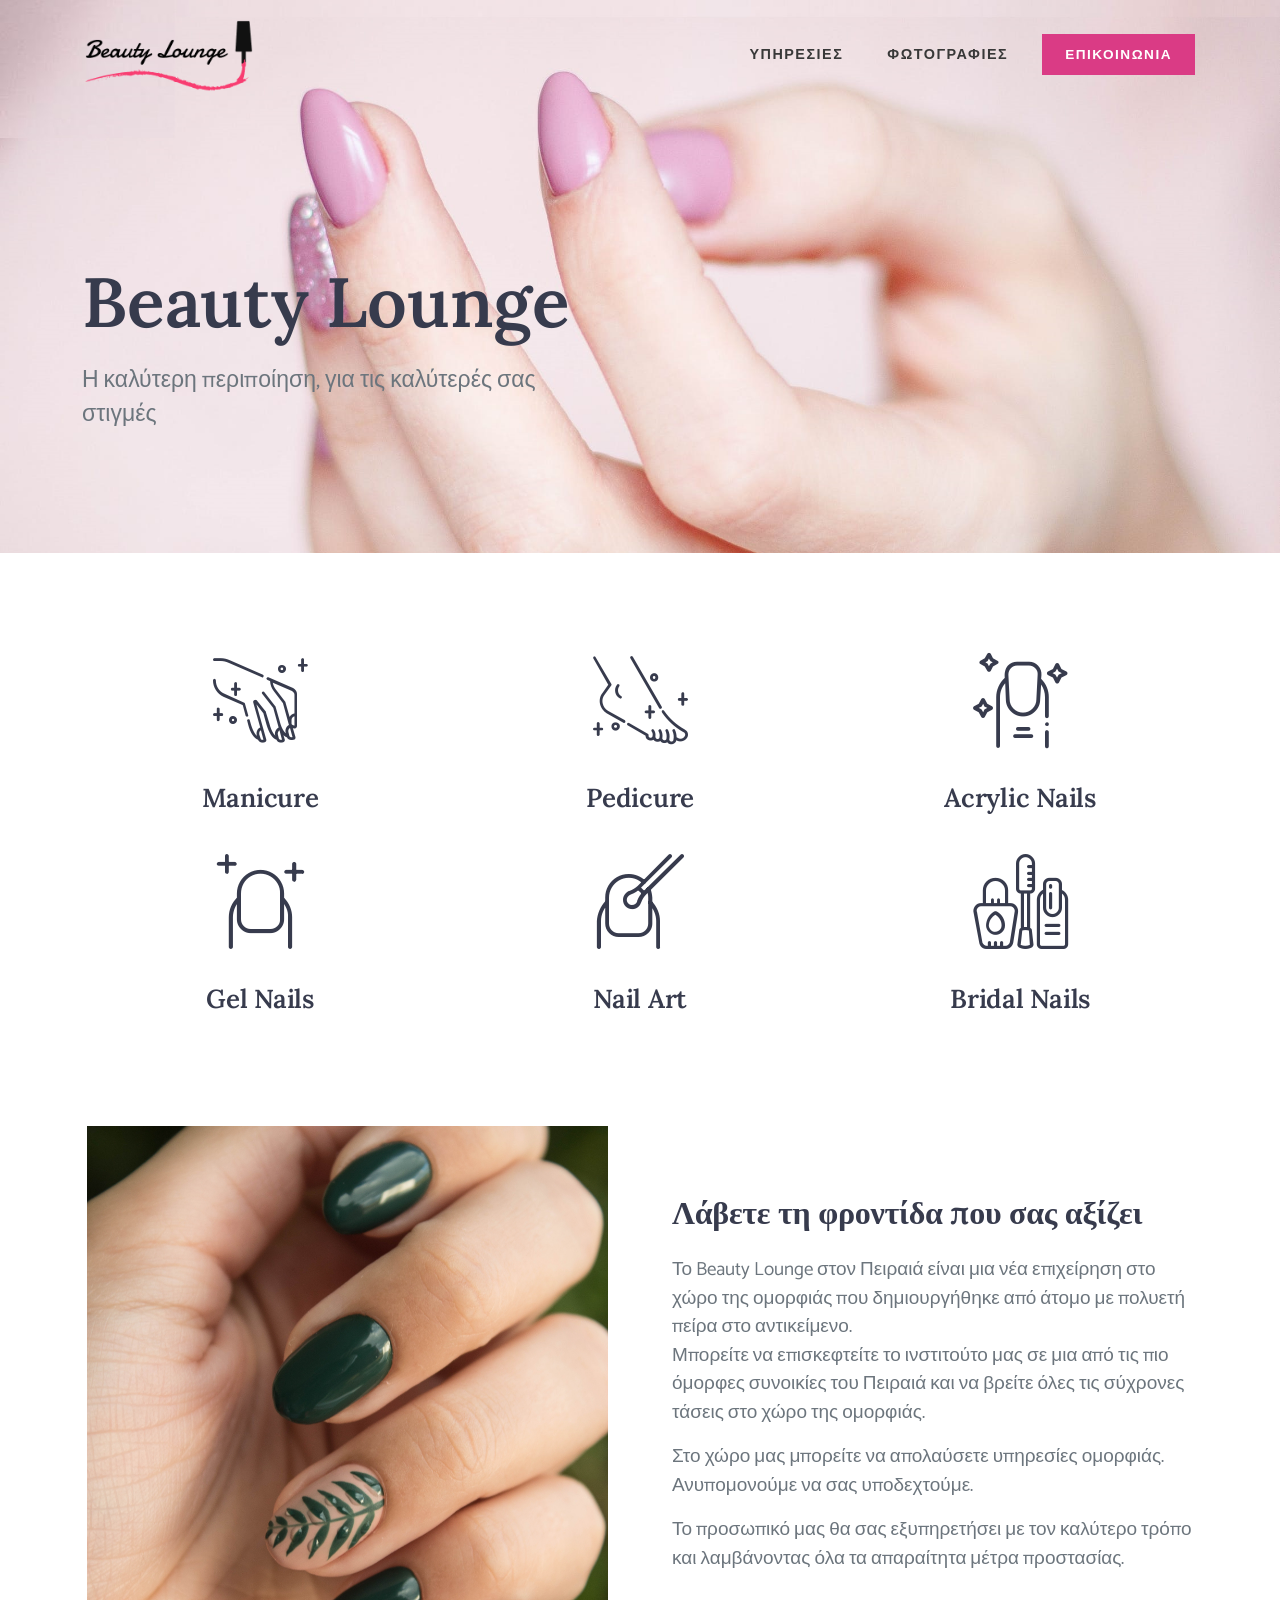
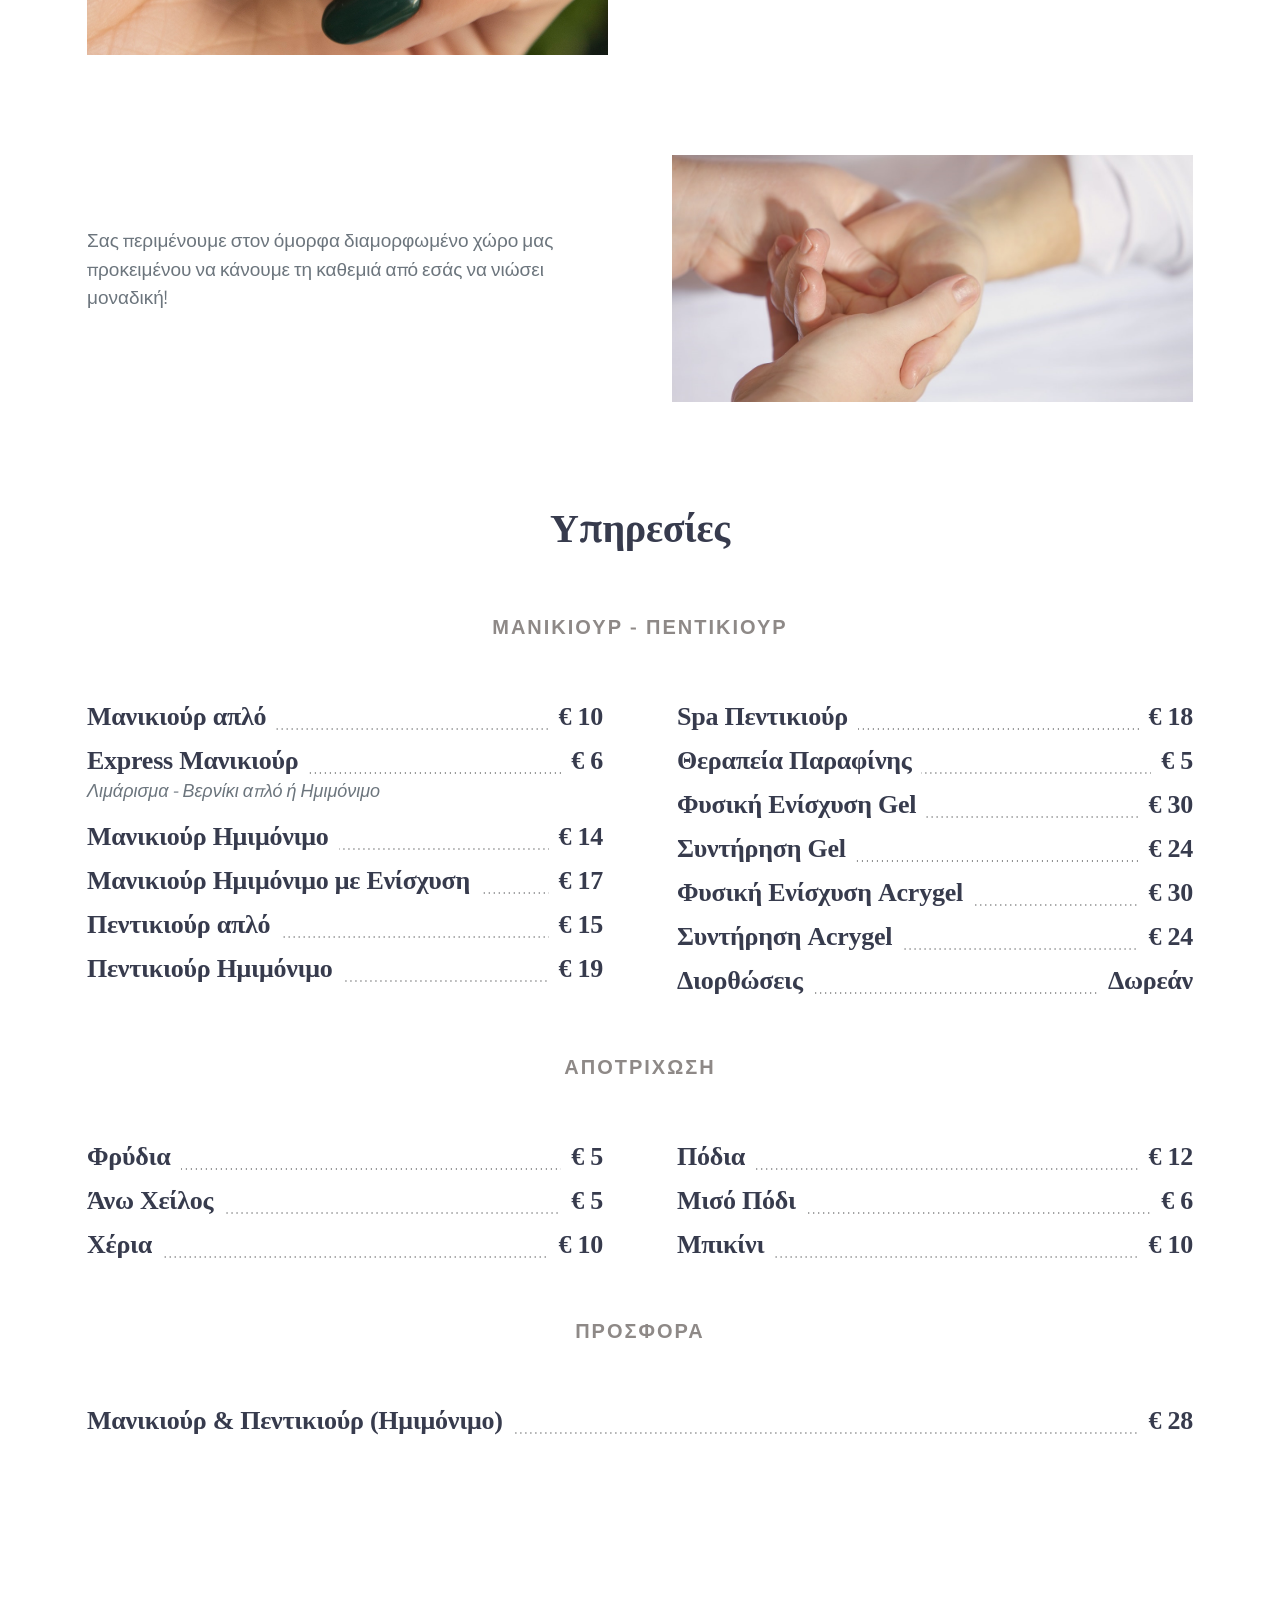
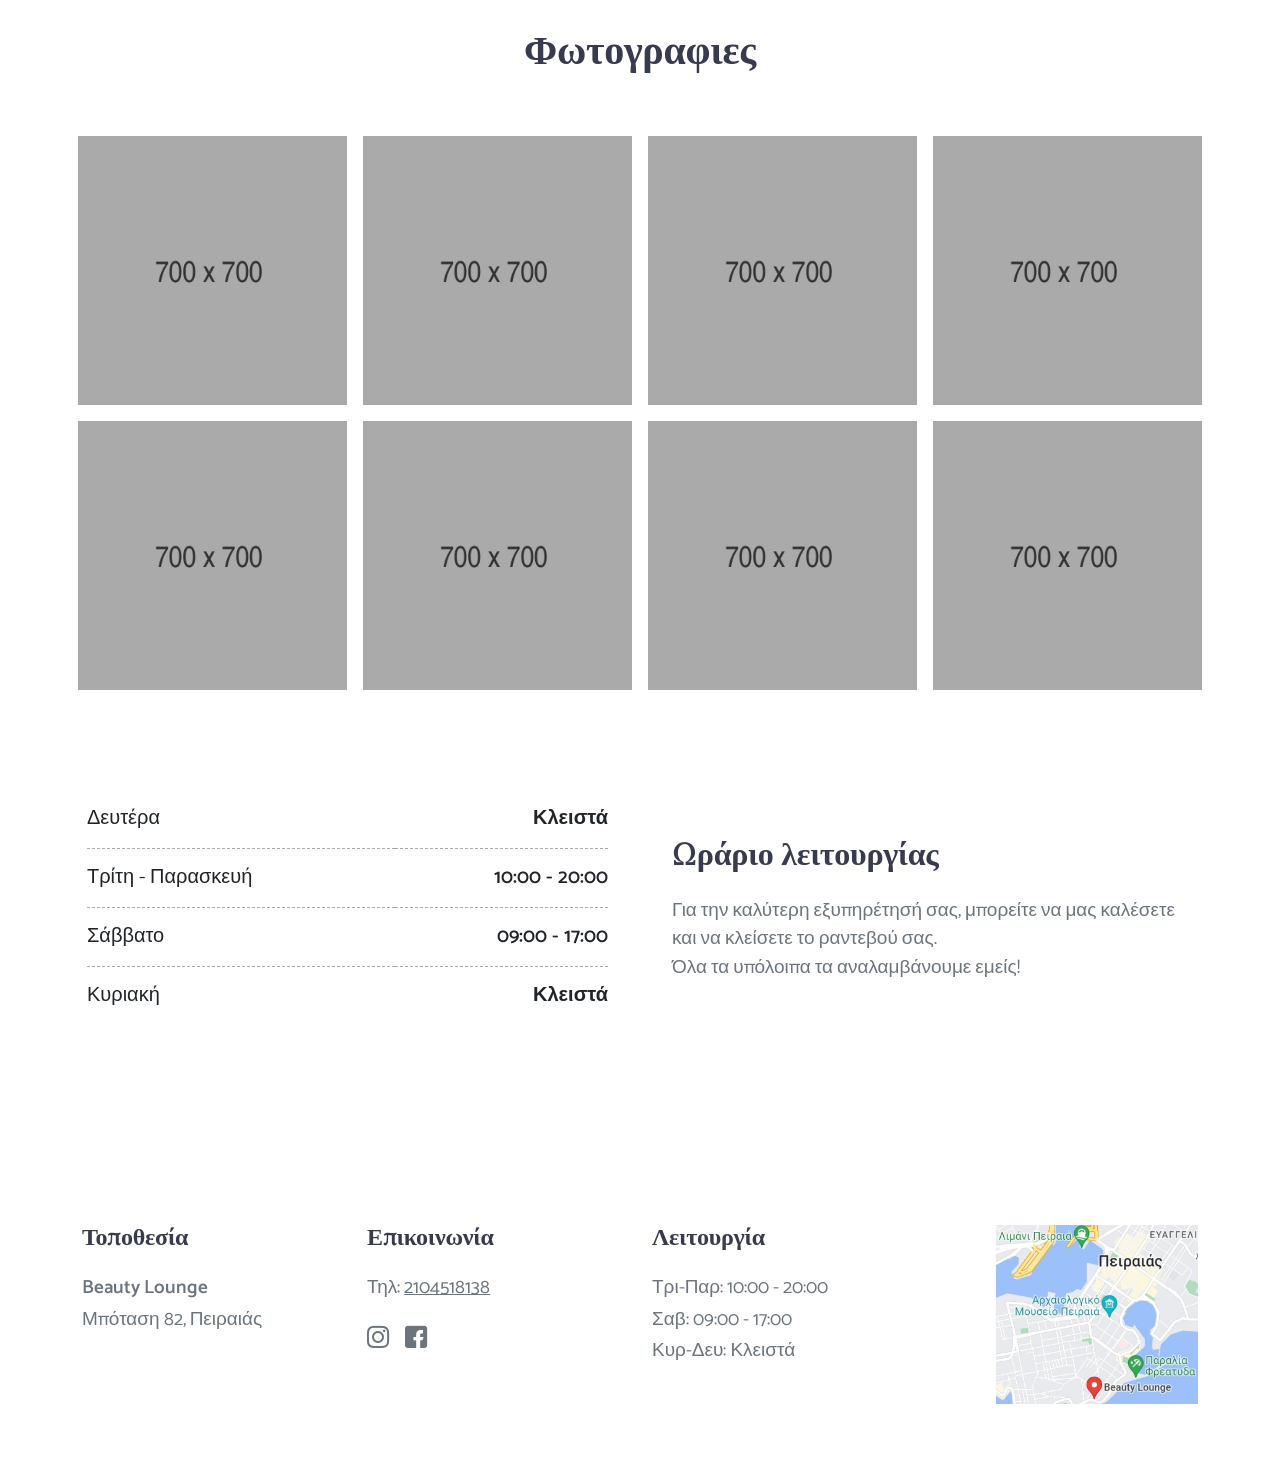
==== commit 64a15107: "Add price list in landing page" ====
--- a/test.html
+++ b/test.html
@@ -1,11 +1,10 @@
 <!DOCTYPE html>
 <html lang="en">
-
 <head>
 	<meta charset="utf-8">
 	<meta http-equiv="X-UA-Compatible" content="IE=edge" />
 	<meta name="author" content="spyrosbek" />
-	<meta name="description" content="La Notte - Nail Salon HTML5 Template" />
+	<meta name="description" content="Beauty Lounge" />
 	<meta name="keywords" content="Beauty, Salon, Beauty Lounge, Beauty Parlour, Nails, Manicure, Pedicure, Care, Health, Massage">
 	<meta name="viewport" content="width=device-width, initial-scale=1.0" />
 	<title>Beauty Lounge</title>
@@ -61,7 +60,7 @@
 				<div class="wsmobileheader clearfix">
 					<span class="smllogo"><img src="images/logo.png" alt="mobile-logo" /></span>
 					<a id="wsnavtoggle" class="wsanimated-arrow"><span></span></a>
-					<a href="tel:123456789" class="callusbtn ico-20"><span class="flaticon-phone-call-1"></span></a>
+					<a href="tel:2104518138" class="callusbtn ico-20"><span class="flaticon-phone-call-1"></span></a>
 				</div>
 				<!-- NAVIGATION MENU -->
 				<div class="wsmainfull menu clearfix">
@@ -73,14 +72,14 @@
 						<nav class="wsmenu clearfix">
 							<ul class="wsmenu-list">
 								<!-- SIMPLE NAVIGATION LINK -->
-								<li class="nl-simple" aria-haspopup="true"><a href="#pricing-3">Menu</a></li>
+								<li class="nl-simple" aria-haspopup="true"><a href="#pricing-3">Υπηρεσιες</a></li>
 								<!-- SIMPLE NAVIGATION LINK -->
-								<li class="nl-simple" aria-haspopup="true"><a href="#gallery-2">Gallery</a></li>
+								<li class="nl-simple" aria-haspopup="true"><a href="#gallery-2">Φωτογραφιες</a></li>
 								<!-- SIMPLE NAVIGATION LINK -->
-								<li class="nl-simple" aria-haspopup="true"><a href="booking.html">Booking</a></li>
+								<!-- <li class="nl-simple" aria-haspopup="true"><a href="booking.html">Booking</a></li> -->
 								<!-- HEADER BUTTON -->
 								<li class="nl-simple" aria-haspopup="true">
-									<a href="#footer-3" class="btn violet-red--btn tra-black--hover last-link">Contacts</a>
+									<a href="#footer-3" class="btn violet-red--btn tra-black--hover last-link">Επικοινωνια</a>
 								</li>
 							</ul>
 						</nav> <!-- END MAIN MENU -->
@@ -219,11 +218,6 @@
 							<p class="p-lg">
 								Το προσωπικό μας θα σας εξυπηρετήσει με τον καλύτερο τρόπο και λαμβάνοντας όλα τα απαραίτητα μέτρα προστασίας.
 							</p>
-							<p class="p-lg">
-								Για την καλύτερη εξυπηρέτησή σας, μπορείτε να μας καλέσετε και να κλείσετε το ραντεβού σας.
-								<br/>
-								Όλα τα υπόλοιπα τα αναλαμβάνουμε εμείς!
-							</p>
 							<!-- List -->
 							<!-- <ul class="simple-list">
 								<li class="list-item">
@@ -264,6 +258,25 @@
 		</section> <!-- END ABOUT-4 -->
 		<!-- PRICING-3 -->
 		<section id="pricing-3" class="wide-90 pricing-section division">
+			<!-- SECTION TITLE -->
+			<div class="row justify-content-center">
+				<div class="col-lg-10 col-xl-8">
+					<div class="section-title title-01 mb-60">
+						<h1>Υπηρεσίες</h1>
+					</div>
+				</div>
+			</div>
+			<!-- SECTION TITLE -->
+			<div class="row justify-content-center">
+				<div class="col-lg-10 col-xl-8">
+					<div class="section-title title-01 mb-60">
+						<!-- Section ID -->
+						<span class="section-id section-id-xl">Μανικιουρ - Πεντικιουρ</span>
+						<!-- Title -->
+						<!-- <h3>Δείτε τις υπηρεσίες που προσφέρουμε</h3> -->
+					</div>
+				</div>
+			</div>
 			<div class="container">
 				<!-- PRICING-3 WRAPPER -->
 				<div class="pricing-3-wrapper">
@@ -273,89 +286,73 @@
 							<div class="pricing-3-table pr-25 wow fadeInUp">
 								<!-- PRICING LIST -->
 								<ul class="pricing-3-list">
-									<!-- PRICING ITEM #1 -->
-									<li class="pricing-3-item">
-										<!-- Title & Price -->
-										<div class="detail-price">
-											<div class="price-name">
-												<h5 class="h5-lg">Classic Manicure</h5>
-											</div>
-											<div class="price-dots"></div>
-											<div class="price-number">
-												<h5 class="h5-lg">$19</h5>
-											</div>
-										</div>
-										<!-- Description -->
+									<li class="pricing-3-item">
+										<div class="detail-price">
+											<div class="price-name">
+												<h5 class="h5-lg font-candara">Μανικιούρ απλό</h5>
+											</div>
+											<div class="price-dots"></div>
+											<div class="price-number">
+												<h5 class="h5-lg font-candara">€ 10</h5>
+											</div>
+										</div>
+									</li>
+									<li class="pricing-3-item">
+										<div class="detail-price">
+											<div class="price-name">
+												<h5 class="h5-lg font-candara">Express Μανικιούρ</h5>
+											</div>
+											<div class="price-dots"></div>
+											<div class="price-number">
+												<h5 class="h5-lg font-candara">€ 6</h5>
+											</div>
+										</div>
 										<div class="price-txt">
-											<p class="p-md"><em>Service length 25 minutes</em></p>
-										</div>
-									</li>
-									<!-- MENU ITEM #2 -->
-									<li class="pricing-3-item">
-										<!-- Title & Price -->
-										<div class="detail-price">
-											<div class="price-name">
-												<h5 class="h5-lg">Spa Manicure</h5>
-											</div>
-											<div class="price-dots"></div>
-											<div class="price-number">
-												<h5 class="h5-lg">$30</h5>
-											</div>
-										</div>
-										<!-- Description -->
-										<div class="price-txt">
-											<p class="p-md"><em>Service length 35 minutes</em></p>
-										</div>
-									</li>
-									<!-- MENU ITEM #3 -->
-									<li class="pricing-3-item">
-										<!-- Title & Price -->
-										<div class="detail-price">
-											<div class="price-name">
-												<h5 class="h5-lg">Aloe Vera Manicure</h5>
-											</div>
-											<div class="price-dots"></div>
-											<div class="price-number">
-												<h5 class="h5-lg">$48</h5>
-											</div>
-										</div>
-										<!-- Description -->
-										<div class="price-txt">
-											<p class="p-md"><em>Service length 45 minutes</em></p>
-										</div>
-									</li>
-									<!-- MENU ITEM #4 -->
-									<li class="pricing-3-item">
-										<!-- Title & Price -->
-										<div class="detail-price">
-											<div class="price-name">
-												<h5 class="h5-lg">Gel Manicure</h5>
-											</div>
-											<div class="price-dots"></div>
-											<div class="price-number">
-												<h5 class="h5-lg">$35</h5>
-											</div>
-										</div>
-										<!-- Description -->
-										<div class="price-txt">
-											<p class="p-md"><em>Service length 40 minutes</em></p>
-										</div>
-									</li>
-									<!-- MENU ITEM #5 -->
-									<li class="pricing-3-item resp-lst">
-										<!-- Title & Price -->
-										<div class="detail-price">
-											<div class="price-name">
-												<h5 class="h5-lg">Signature Gel Manicure</h5>
-											</div>
-											<div class="price-dots"></div>
-											<div class="price-number">
-												<h5 class="h5-lg">$50</h5>
-											</div>
-										</div>
-										<!-- Description -->
-										<div class="price-txt">
-											<p class="p-md"><em>Service length 40 minutes</em></p>
+											<p class="p-md"><em>Λιμάρισμα - Βερνίκι απλό ή Ημιμόνιμο</em></p>
+										</div>
+									</li>
+									<li class="pricing-3-item">
+										<div class="detail-price">
+											<div class="price-name">
+												<h5 class="h5-lg font-candara">Μανικιούρ Ημιμόνιμο</h5>
+											</div>
+											<div class="price-dots"></div>
+											<div class="price-number">
+												<h5 class="h5-lg font-candara">€ 14</h5>
+											</div>
+										</div>
+									</li>
+									<li class="pricing-3-item">
+										<div class="detail-price">
+											<div class="price-name">
+												<h5 class="h5-lg font-candara">Μανικιούρ Ημιμόνιμο με Ενίσχυση</h5>
+											</div>
+											<div class="price-dots"></div>
+											<div class="price-number">
+												<h5 class="h5-lg font-candara">€ 17</h5>
+											</div>
+										</div>
+									</li>
+									<li class="pricing-3-item">
+										<div class="detail-price">
+											<div class="price-name">
+												<h5 class="h5-lg font-candara">Πεντικιούρ απλό</h5>
+											</div>
+											<div class="price-dots"></div>
+											<div class="price-number">
+												<h5 class="h5-lg font-candara">€ 15</h5>
+											</div>
+										</div>
+									</li>
+									<li class="pricing-3-item">
+										<div class="detail-price">
+											<div class="price-name">
+												<h5 class="h5-lg font-candara">Πεντικιούρ Ημιμόνιμο</h5>
+											</div>
+											<div class="price-dots"></div>
+											<div class="price-number">
+												<h5 class="h5-lg font-candara">€ 19</h5>
+											</div>
 										</div>
 									</li>
 								</ul> <!-- END PRICING LIST -->
@@ -364,91 +361,82 @@
 						<!-- PRICING-3 TABLE -->
 						<div class="col-lg-6">
 							<div class="pricing-3-table pl-25 wow fadeInUp">
-								<!-- PRICING LIST -->
 								<ul class="pricing-3-list">
-									<!-- PRICING ITEM #1 -->
-									<li class="pricing-3-item">
-										<!-- Title & Price -->
-										<div class="detail-price">
-											<div class="price-name">
-												<h5 class="h5-lg">Classic Pedicure</h5>
-											</div>
-											<div class="price-dots"></div>
-											<div class="price-number">
-												<h5 class="h5-lg">$32</h5>
-											</div>
-										</div>
-										<!-- Description -->
-										<div class="price-txt">
-											<p class="p-md"><em>Service length 40 minutes</em></p>
-										</div>
-									</li>
-									<!-- MENU ITEM #2 -->
-									<li class="pricing-3-item">
-										<!-- Title & Price -->
-										<div class="detail-price">
-											<div class="price-name">
-												<h5 class="h5-lg">Spa Pedicure</h5>
-											</div>
-											<div class="price-dots"></div>
-											<div class="price-number">
-												<h5 class="h5-lg">$37</h5>
-											</div>
-										</div>
-										<!-- Description -->
-										<div class="price-txt">
-											<p class="p-md"><em>Service length 50 minutes</em></p>
-										</div>
-									</li>
-									<!-- MENU ITEM #3 -->
-									<li class="pricing-3-item">
-										<!-- Title & Price -->
-										<div class="detail-price">
-											<div class="price-name">
-												<h5 class="h5-lg">TC Signature Pedicure</h5>
-											</div>
-											<div class="price-dots"></div>
-											<div class="price-number">
-												<h5 class="h5-lg">$44</h5>
-											</div>
-										</div>
-										<!-- Description -->
-										<div class="price-txt">
-											<p class="p-md"><em>Service length 40 minutes</em></p>
-										</div>
-									</li>
-									<!-- MENU ITEM #4 -->
-									<li class="pricing-3-item">
-										<!-- Title & Price -->
-										<div class="detail-price">
-											<div class="price-name">
-												<h5 class="h5-lg">Gel Pedicure</h5>
-											</div>
-											<div class="price-dots"></div>
-											<div class="price-number">
-												<h5 class="h5-lg">$42</h5>
-											</div>
-										</div>
-										<!-- Description -->
-										<div class="price-txt">
-											<p class="p-md"><em>Service length 40 minutes</em></p>
-										</div>
-									</li>
-									<!-- MENU ITEM #5 -->
-									<li class="pricing-3-item resp-lst">
-										<!-- Title & Price -->
-										<div class="detail-price">
-											<div class="price-name">
-												<h5 class="h5-lg">DeLuxe Gel Pedicure</h5>
-											</div>
-											<div class="price-dots"></div>
-											<div class="price-number">
-												<h5 class="h5-lg">$84</h5>
-											</div>
-										</div>
-										<!-- Description -->
-										<div class="price-txt">
-											<p class="p-md"><em>Service length 60 minutes</em></p>
+									<li class="pricing-3-item">
+										<div class="detail-price">
+											<div class="price-name">
+												<h5 class="h5-lg font-candara">Spa Πεντικιούρ</h5>
+											</div>
+											<div class="price-dots"></div>
+											<div class="price-number">
+												<h5 class="h5-lg font-candara">€ 18</h5>
+											</div>
+										</div>
+									</li>
+									<li class="pricing-3-item">
+										<div class="detail-price">
+											<div class="price-name">
+												<h5 class="h5-lg font-candara">Θεραπεία Παραφίνης</h5>
+											</div>
+											<div class="price-dots"></div>
+											<div class="price-number">
+												<h5 class="h5-lg font-candara">€ 5</h5>
+											</div>
+										</div>
+									</li>
+									<li class="pricing-3-item">
+										<div class="detail-price">
+											<div class="price-name">
+												<h5 class="h5-lg font-candara">Φυσική Ενίσχυση Gel</h5>
+											</div>
+											<div class="price-dots"></div>
+											<div class="price-number">
+												<h5 class="h5-lg font-candara">€ 30</h5>
+											</div>
+										</div>
+									</li>
+									<li class="pricing-3-item">
+										<div class="detail-price">
+											<div class="price-name">
+												<h5 class="h5-lg font-candara">Συντήρηση Gel</h5>
+											</div>
+											<div class="price-dots"></div>
+											<div class="price-number">
+												<h5 class="h5-lg font-candara">€ 24</h5>
+											</div>
+										</div>
+									</li>
+									<li class="pricing-3-item">
+										<div class="detail-price">
+											<div class="price-name">
+												<h5 class="h5-lg font-candara">Φυσική Ενίσχυση Acrygel</h5>
+											</div>
+											<div class="price-dots"></div>
+											<div class="price-number">
+												<h5 class="h5-lg font-candara">€ 30</h5>
+											</div>
+										</div>
+									</li>
+									<li class="pricing-3-item">
+										<div class="detail-price">
+											<div class="price-name">
+												<h5 class="h5-lg font-candara">Συντήρηση Acrygel</h5>
+											</div>
+											<div class="price-dots"></div>
+											<div class="price-number">
+												<h5 class="h5-lg font-candara">€ 24</h5>
+											</div>
+										</div>
+									</li>
+									<li class="pricing-3-item">
+										<div class="detail-price">
+											<div class="price-name">
+												<h5 class="h5-lg font-candara">Διορθώσεις</h5>
+											</div>
+											<div class="price-dots"></div>
+											<div class="price-number">
+												<h5 class="h5-lg font-candara">Δωρεάν</h5>
+											</div>
 										</div>
 									</li>
 								</ul> <!-- END PRICING LIST -->
@@ -456,14 +444,142 @@
 						</div> <!-- END PRICING-3 TABLE -->
 					</div> <!-- End row -->
 				</div> <!-- END PRICING-3 WRAPPER -->
-				<!-- BUTTON -->
-				<div class="row">
-					<div class="col">
-						<div class="more-btn mt-50">
-							<p class="tra-link"><a href="pricing.html">View All Prices</a></p>
-						</div>
-					</div>
-				</div> <!-- END BUTTON -->
+			</div> <!-- End container -->
+			<!-- SECTION TITLE -->
+			<div class="row justify-content-center">
+				<div class="col-lg-10 col-xl-8">
+					<div class="section-title title-01 mt-60 mb-60">
+						<!-- Section ID -->
+						<span class="section-id section-id-xl">Αποτριχωση</span>
+						<!-- Title -->
+						<!-- <h3>Δείτε τις υπηρεσίες που προσφέρουμε</h3> -->
+					</div>
+				</div>
+			</div>
+			<div class="container">
+				<!-- PRICING-3 WRAPPER -->
+				<div class="pricing-3-wrapper">
+					<div class="row">
+						<!-- PRICING-3 TABLE -->
+						<div class="col-lg-6">
+							<div class="pricing-3-table pr-25 wow fadeInUp">
+								<!-- PRICING LIST -->
+								<ul class="pricing-3-list">
+									<li class="pricing-3-item">
+										<div class="detail-price">
+											<div class="price-name">
+												<h5 class="h5-lg font-candara">Φρύδια</h5>
+											</div>
+											<div class="price-dots"></div>
+											<div class="price-number">
+												<h5 class="h5-lg font-candara">€ 5</h5>
+											</div>
+										</div>
+									</li>
+									<li class="pricing-3-item">
+										<div class="detail-price">
+											<div class="price-name">
+												<h5 class="h5-lg font-candara">Άνω Χείλος</h5>
+											</div>
+											<div class="price-dots"></div>
+											<div class="price-number">
+												<h5 class="h5-lg font-candara">€ 5</h5>
+											</div>
+										</div>
+									</li>
+									<li class="pricing-3-item">
+										<div class="detail-price">
+											<div class="price-name">
+												<h5 class="h5-lg font-candara">Χέρια</h5>
+											</div>
+											<div class="price-dots"></div>
+											<div class="price-number">
+												<h5 class="h5-lg font-candara">€ 10</h5>
+											</div>
+										</div>
+									</li>
+								</ul> <!-- END PRICING LIST -->
+							</div>
+						</div> <!-- END PRICING-3 TABLE -->
+						<!-- PRICING-3 TABLE -->
+						<div class="col-lg-6">
+							<div class="pricing-3-table pl-25 wow fadeInUp">
+								<ul class="pricing-3-list">
+									<li class="pricing-3-item">
+										<div class="detail-price">
+											<div class="price-name">
+												<h5 class="h5-lg font-candara">Πόδια</h5>
+											</div>
+											<div class="price-dots"></div>
+											<div class="price-number">
+												<h5 class="h5-lg font-candara">€ 12</h5>
+											</div>
+										</div>
+									</li>
+									<li class="pricing-3-item">
+										<div class="detail-price">
+											<div class="price-name">
+												<h5 class="h5-lg font-candara">Μισό Πόδι</h5>
+											</div>
+											<div class="price-dots"></div>
+											<div class="price-number">
+												<h5 class="h5-lg font-candara">€ 6</h5>
+											</div>
+										</div>
+									</li>
+									<li class="pricing-3-item">
+										<div class="detail-price">
+											<div class="price-name">
+												<h5 class="h5-lg font-candara">Μπικίνι</h5>
+											</div>
+											<div class="price-dots"></div>
+											<div class="price-number">
+												<h5 class="h5-lg font-candara">€ 10</h5>
+											</div>
+										</div>
+									</li>
+								</ul> <!-- END PRICING LIST -->
+							</div>
+						</div> <!-- END PRICING-3 TABLE -->
+					</div> <!-- End row -->
+				</div> <!-- END PRICING-3 WRAPPER -->
+			</div> <!-- End container -->
+			<!-- SECTION TITLE -->
+			<div class="row justify-content-center">
+				<div class="col-lg-10 col-xl-8">
+					<div class="section-title title-01 mt-60 mb-60">
+						<!-- Section ID -->
+						<span class="section-id section-id-xl">Προσφορα</span>
+						<!-- Title -->
+						<!-- <h3>Δείτε τις υπηρεσίες που προσφέρουμε</h3> -->
+					</div>
+				</div>
+			</div>
+			<div class="container">
+				<!-- PRICING-3 WRAPPER -->
+				<div class="pricing-3-wrapper">
+					<div class="row">
+						<!-- PRICING-3 TABLE -->
+						<div class="col-lg-12">
+							<div class="pricing-3-table wow fadeInUp">
+								<!-- PRICING LIST -->
+								<ul class="pricing-3-list">
+									<li class="pricing-3-item">
+										<div class="detail-price">
+											<div class="price-name">
+												<h5 class="h5-lg font-candara">Μανικιούρ & Πεντικιούρ (Ημιμόνιμο)</h5>
+											</div>
+											<div class="price-dots"></div>
+											<div class="price-number">
+												<h5 class="h5-lg font-candara">€ 28</h5>
+											</div>
+										</div>
+									</li>
+								</ul> <!-- END PRICING LIST -->
+							</div>
+						</div> <!-- END PRICING-3 TABLE -->
+					</div> <!-- End row -->
+				</div> <!-- END PRICING-3 WRAPPER -->
 			</div> <!-- End container -->
 		</section> <!-- END PRICING-3 -->
 		<!-- GALLERY-2 -->
@@ -474,9 +590,9 @@
 					<div class="col-lg-10 col-xl-8">
 						<div class="section-title title-01 mb-60">
 							<!-- Section ID -->
-							<span class="section-id">Images Gallery</span>
+							<!-- <span class="section-id section-id-xl">Φωτογραφιες</span> -->
 							<!-- Title -->
-							<h2 class="h2-lg">Stop Time. Stay Beautiful</h2>
+							<h1>Φωτογραφιες</h1>
 						</div>
 					</div>
 				</div>
@@ -680,9 +796,9 @@
 							<h2>Ωράριο λειτουργίας</h2>
 							<!-- Text -->
 							<p class="p-lg">
-								Gravida porta vitae auctor congue magna impedit ligula and risus mauris donec ligula magnis
-								aliqum mullam and primis risus undo donec luctus neque feugiat suscipit risus auctor egestas an augue mauri
-								ligula magnis aliqum sapien vitae nemo egestas
+								Για την καλύτερη εξυπηρέτησή σας, μπορείτε να μας καλέσετε και να κλείσετε το ραντεβού σας.
+								<br/>
+								Όλα τα υπόλοιπα τα αναλαμβάνουμε εμείς!
 							</p>
 						</div>
 					</div> <!-- END TEXT BLOCK -->
@@ -725,7 +841,7 @@
 					<div class="col-sm-6 col-lg-3">
 						<div class="footer-info mb-30">
 							<!-- Title -->
-							<h5 class="h5-md">Ωράριο λειτουργίας</h5>
+							<h5 class="h5-md">Λειτουργία</h5>
 							<!-- Text -->
 							<p class="p-lg">Τρι-Παρ: 10:00 - 20:00</p>
 							<p class="p-lg">Σαβ: 09:00 - 17:00</p>
@@ -746,7 +862,6 @@
 			</div> <!-- End container -->
 		</footer> <!-- END FOOTER-3 -->
 	</div> <!-- END PAGE CONTENT -->
-
 	<!-- EXTERNAL SCRIPTS -->
 	<script src="js/jquery-3.6.0.min.js"></script>
 	<script src="js/bootstrap.min.js"></script>
@@ -771,5 +886,4 @@
 	<!-- Custom Script -->
 	<script src="js/custom.js"></script>
 </body>
-
 </html>
--- a/css/style.css
+++ b/css/style.css
@@ -382,6 +382,10 @@
   02. TYPOGRAPHY
   =========================================================================== */
 
+.font-candara {
+  font-family: Candara;
+}
+
 h6, h5, h4, h3, h2, h1 {
   color: #373b4d;
   font-family: 'Lora', serif;
@@ -1126,6 +1130,10 @@
   font-size: 1rem;
 }
 
+.section-id.section-id-xl {
+  font-size: 1.25rem;
+}
+
 .white-color .section-id {
   color: #fff;
 }
@@ -1554,7 +1562,7 @@
 .wscenterlogo img {
   width: auto;
   max-width: inherit;
-  max-height: 90px;
+  max-height: 72px;
   -webkit-transition: all 450ms ease-in-out;
   -moz-transition: all 450ms ease-in-out;
   -o-transition: all 450ms ease-in-out;
